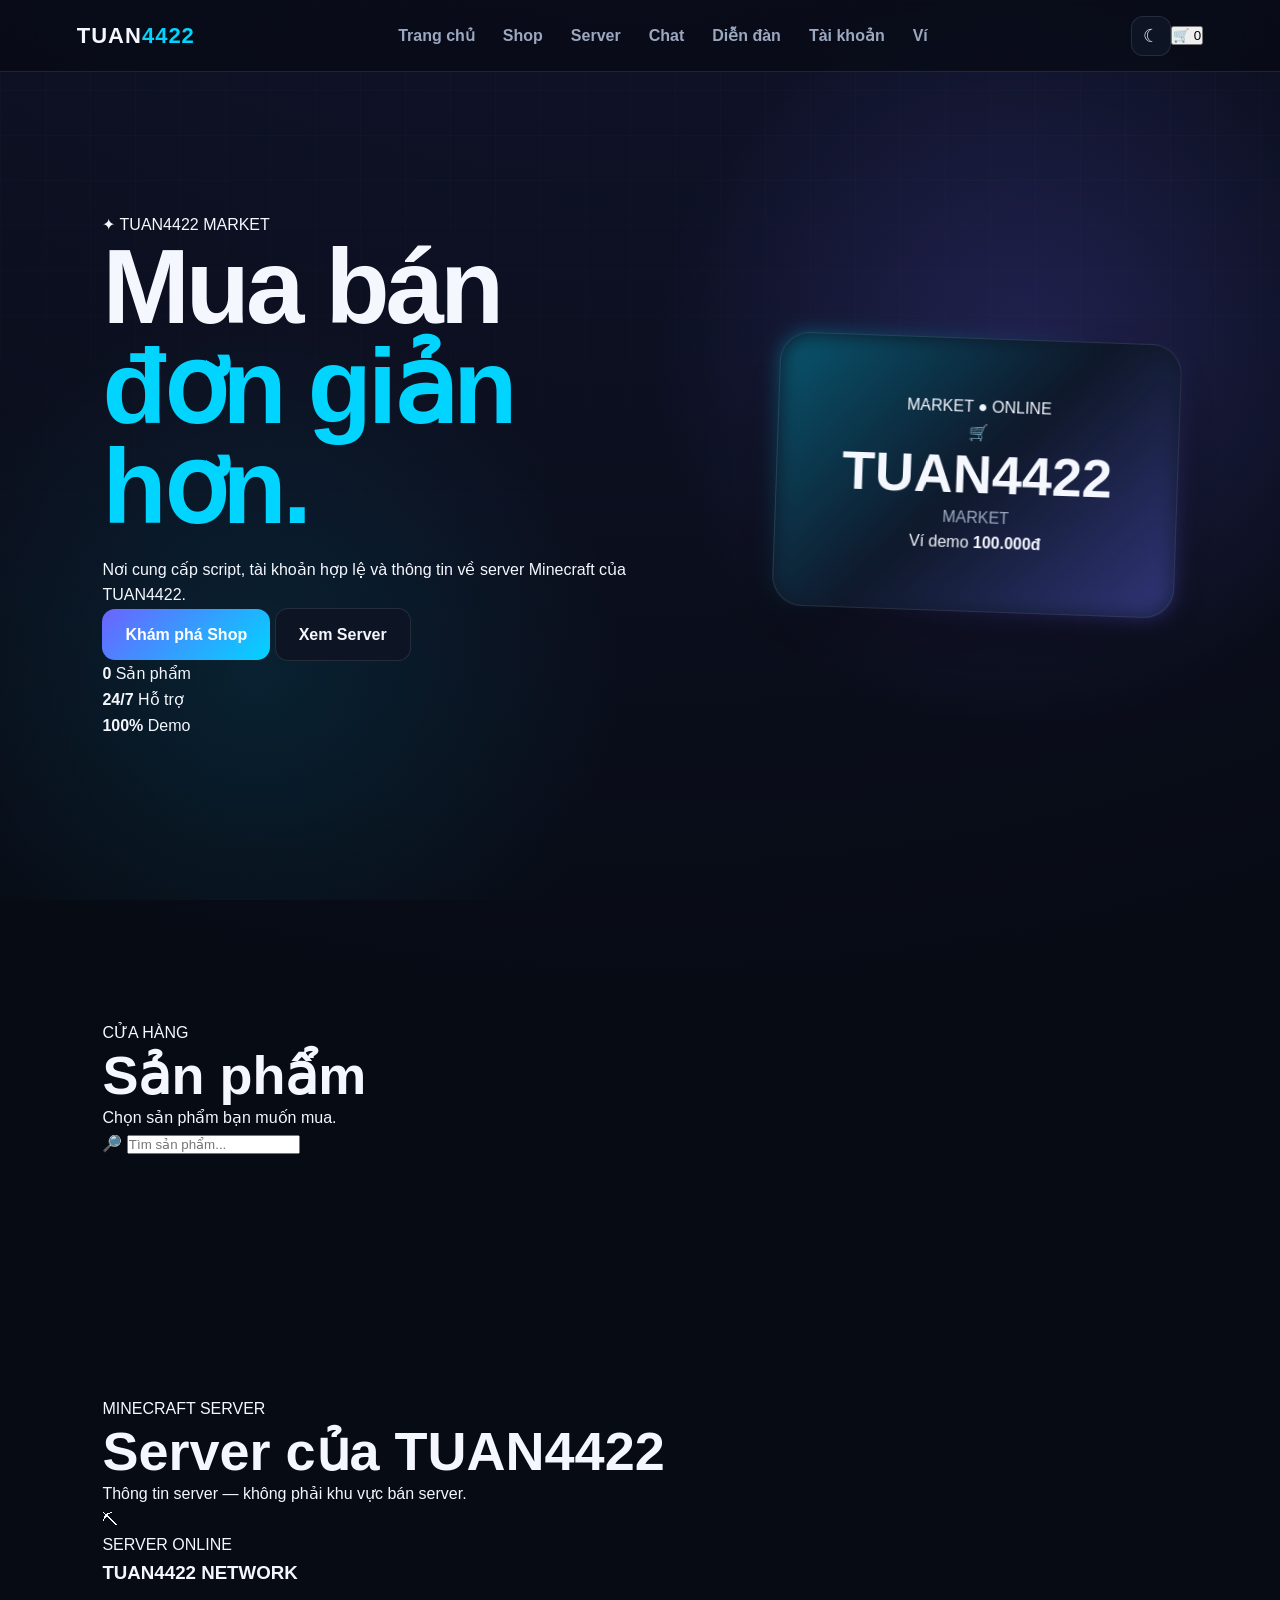
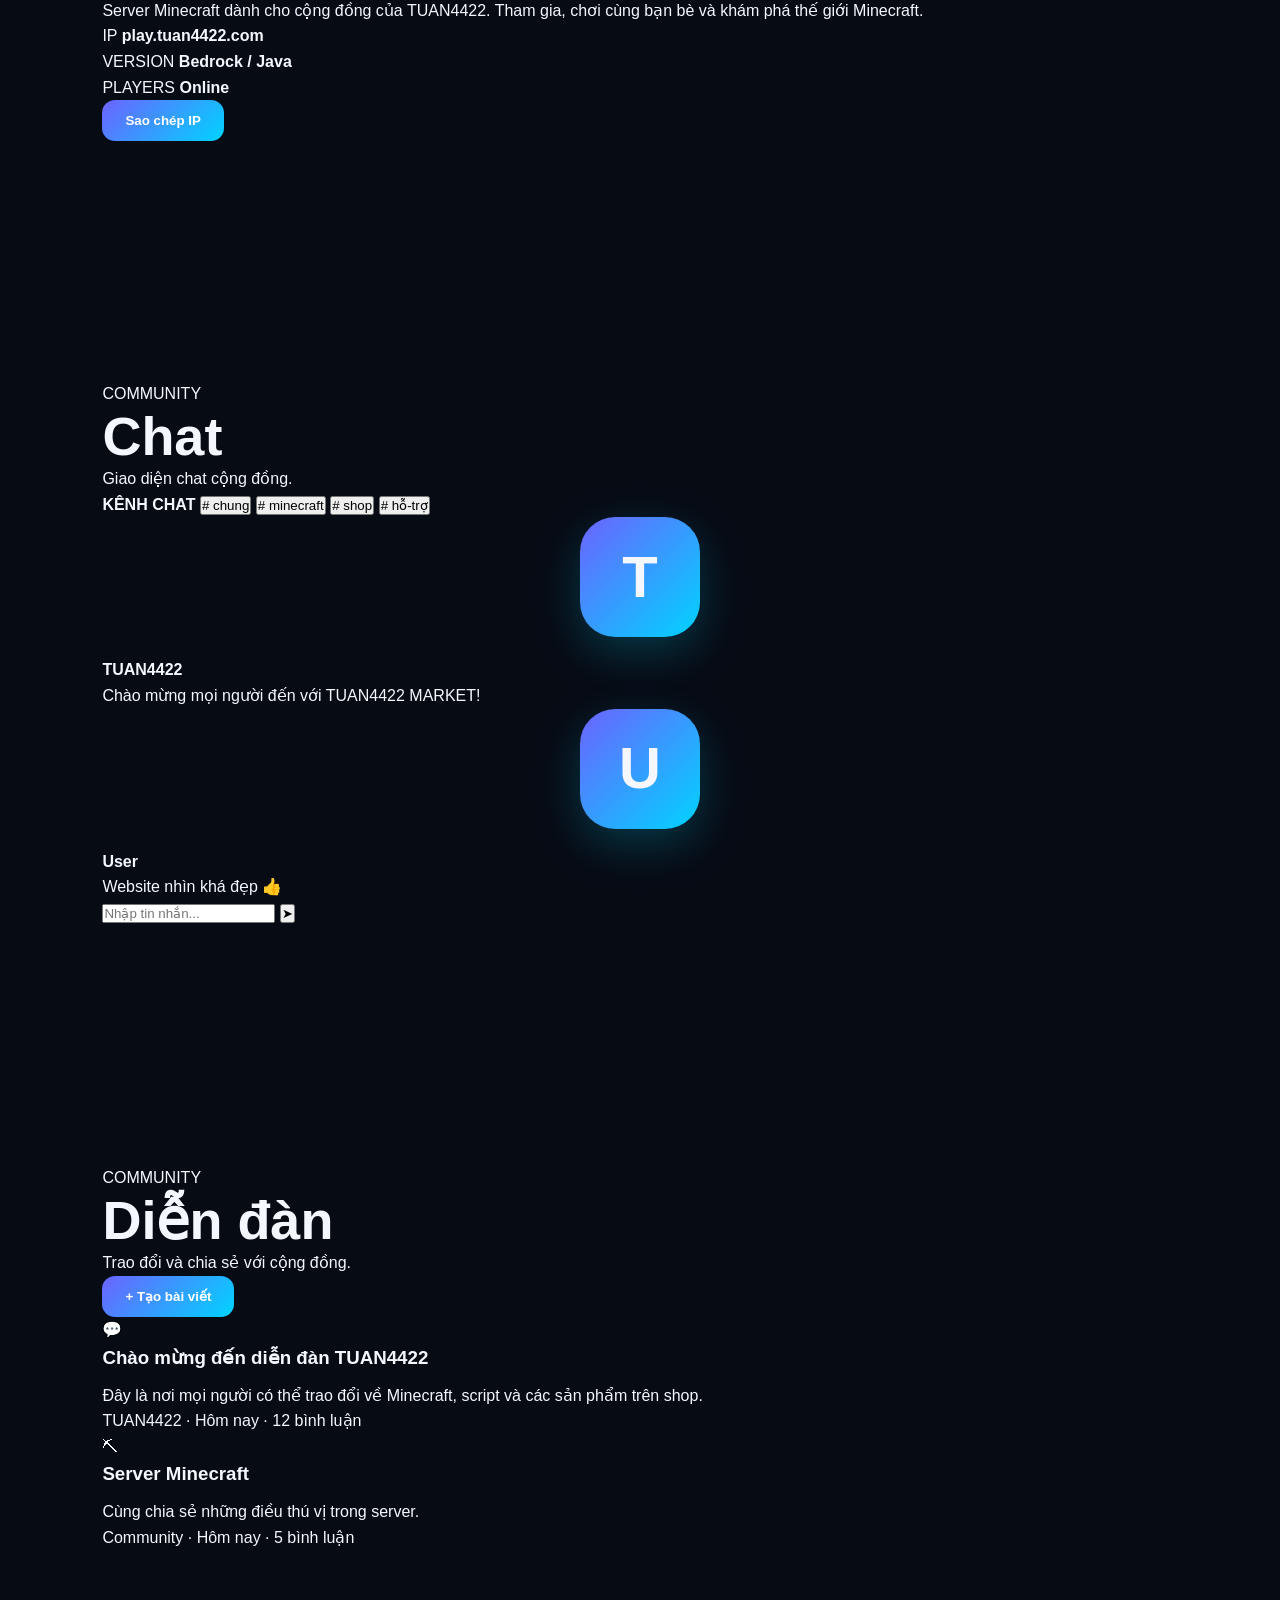
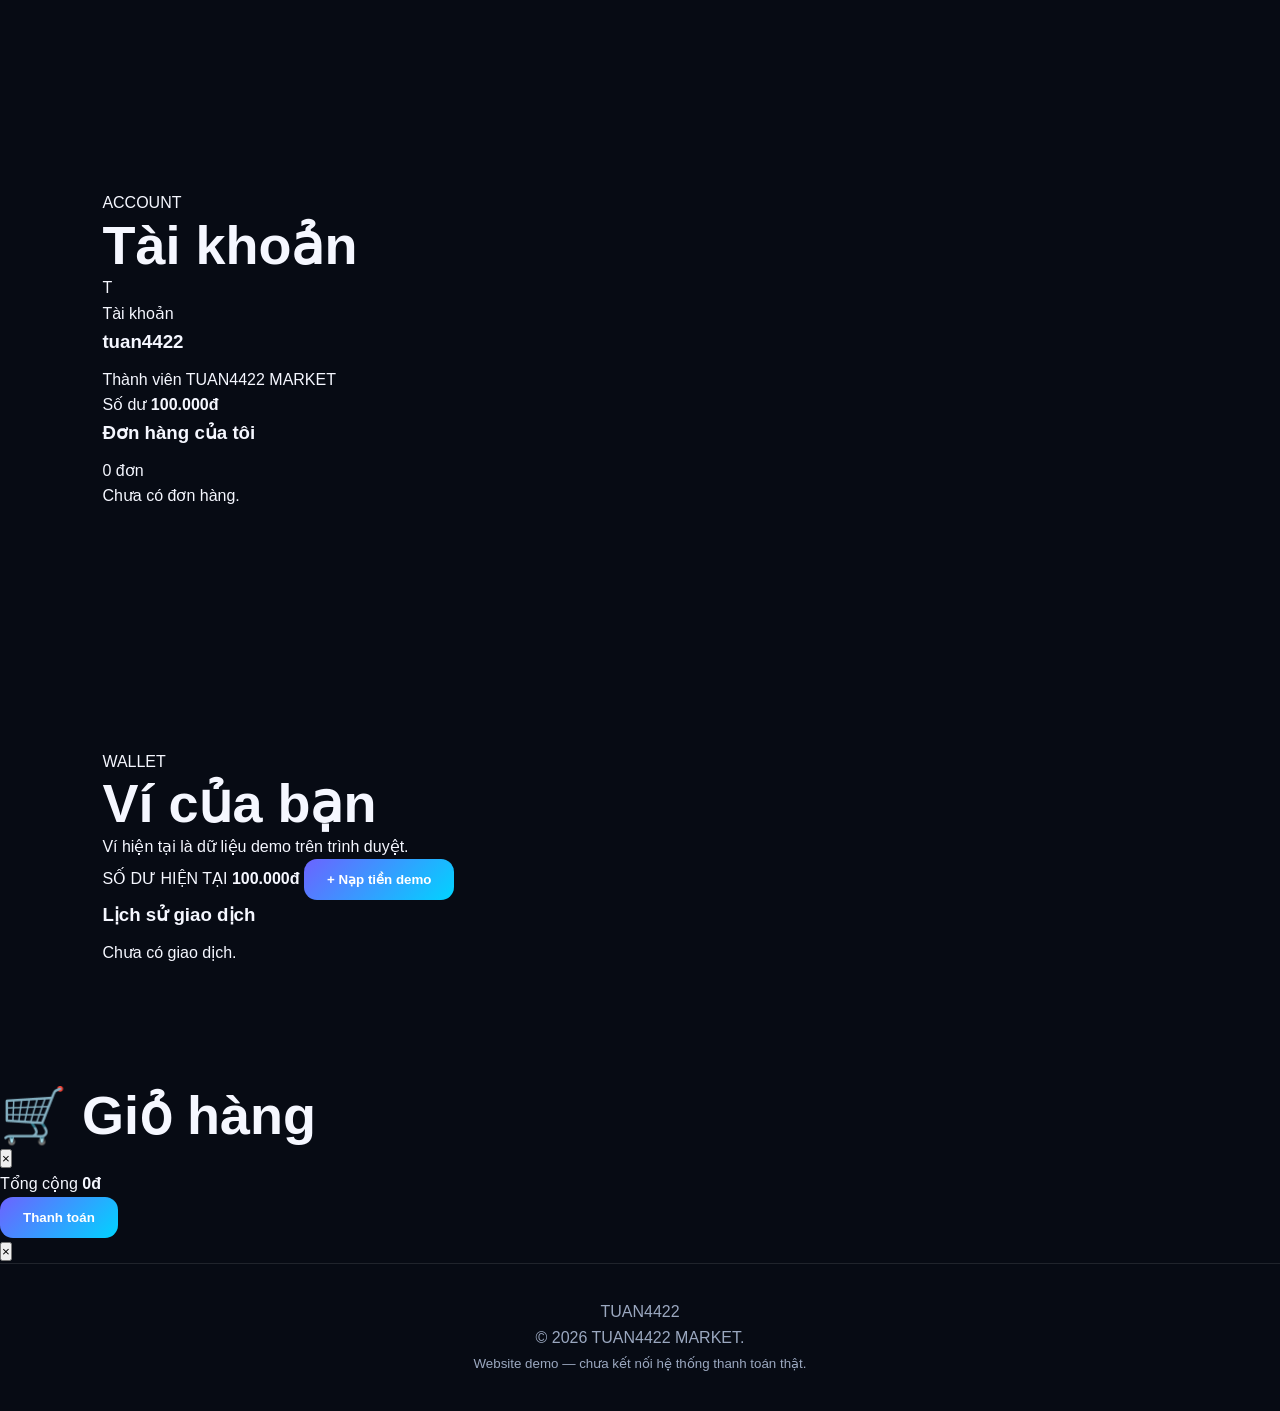
==== index.html @ 736b8ea1 "Update index.html" ====
<!DOCTYPE html>
<html lang="vi">
<head>
  <meta charset="UTF-8">
  <meta name="viewport" content="width=device-width, initial-scale=1.0">

  <meta name="description" content="TUAN4422 MARKET - Script, tài khoản và giới thiệu server Minecraft">
  <title>TUAN4422 MARKET</title>

  <link rel="stylesheet" href="style.css">
</head>

<body>

<header class="header">
  <a href="#home" class="logo">
    TUAN<span>4422</span>
  </a>

  <nav id="nav">
    <a href="#home">Trang chủ</a>
    <a href="#shop">Shop</a>
    <a href="#server">Server</a>
    <a href="#chat">Chat</a>
    <a href="#forum">Diễn đàn</a>
    <a href="#account">Tài khoản</a>
    <a href="#wallet">Ví</a>
  </nav>

  <div class="header-actions">
    <button id="themeBtn" class="icon-btn">☾</button>
    <button id="cartBtn" class="cart-btn">
      🛒 <span id="cartCount">0</span>
    </button>
    <button id="menuBtn" class="menu-btn">☰</button>
  </div>
</header>


<main>

<!-- HOME -->
<section id="home" class="hero">

  <div class="hero-content">
    <div class="badge">✦ TUAN4422 MARKET</div>

    <h1>
      Mua bán<br>
      <span>đơn giản hơn.</span>
    </h1>

    <p>
      Nơi cung cấp script, tài khoản hợp lệ và thông tin
      về server Minecraft của TUAN4422.
    </p>

    <div class="hero-buttons">
      <a href="#shop" class="btn primary">Khám phá Shop</a>
      <a href="#server" class="btn secondary">Xem Server</a>
    </div>

    <div class="stats">
      <div>
        <strong id="productCount">0</strong>
        <span>Sản phẩm</span>
      </div>

      <div>
        <strong>24/7</strong>
        <span>Hỗ trợ</span>
      </div>

      <div>
        <strong>100%</strong>
        <span>Demo</span>
      </div>
    </div>
  </div>

  <div class="hero-card">
    <div class="hero-card-top">
      <span>MARKET</span>
      <span class="online">● ONLINE</span>
    </div>

    <div class="market-icon">🛒</div>

    <h2>TUAN4422</h2>
    <p>MARKET</p>

    <div class="hero-price">
      <span>Ví demo</span>
      <strong id="heroBalance">100.000đ</strong>
    </div>
  </div>

</section>


<!-- SHOP -->
<section id="shop" class="section">

  <div class="section-heading">
    <div>
      <div class="small-title">CỬA HÀNG</div>
      <h2>Sản phẩm</h2>
      <p>Chọn sản phẩm bạn muốn mua.</p>
    </div>

    <div class="search-box">
      🔎
      <input id="searchInput" type="text" placeholder="Tìm sản phẩm...">
    </div>
  </div>

  <div id="products" class="product-grid"></div>

</section>


<!-- SERVER -->
<section id="server" class="section server-section">

  <div class="section-heading center">
    <div class="small-title">MINECRAFT SERVER</div>
    <h2>Server của TUAN4422</h2>
    <p>Thông tin server — không phải khu vực bán server.</p>
  </div>

  <div class="server-card">

    <div class="server-logo">⛏</div>

    <div class="server-info">
      <div class="server-status">
        <span></span> SERVER ONLINE
      </div>

      <h3>TUAN4422 NETWORK</h3>

      <p class="server-description">
        Server Minecraft dành cho cộng đồng của TUAN4422.
        Tham gia, chơi cùng bạn bè và khám phá thế giới Minecraft.
      </p>

      <div class="server-data">
        <div>
          <span>IP</span>
          <strong id="serverIp">play.tuan4422.com</strong>
        </div>

        <div>
          <span>VERSION</span>
          <strong>Bedrock / Java</strong>
        </div>

        <div>
          <span>PLAYERS</span>
          <strong>Online</strong>
        </div>
      </div>

      <button class="btn primary" onclick="copyServerIP()">
        Sao chép IP
      </button>
    </div>

  </div>

</section>


<!-- CHAT -->
<section id="chat" class="section">

  <div class="section-heading center">
    <div class="small-title">COMMUNITY</div>
    <h2>Chat</h2>
    <p>Giao diện chat cộng đồng.</p>
  </div>

  <div class="chat-container">

    <div class="chat-sidebar">
      <strong>KÊNH CHAT</strong>

      <button class="active"># chung</button>
      <button># minecraft</button>
      <button># shop</button>
      <button># hỗ-trợ</button>
    </div>

    <div class="chat-main">

      <div id="chatMessages" class="chat-messages">

        <div class="message">
          <div class="avatar">T</div>
          <div>
            <strong>TUAN4422</strong>
            <p>Chào mừng mọi người đến với TUAN4422 MARKET!</p>
          </div>
        </div>

        <div class="message">
          <div class="avatar blue">U</div>
          <div>
            <strong>User</strong>
            <p>Website nhìn khá đẹp 👍</p>
          </div>
        </div>

      </div>

      <form id="chatForm" class="chat-input">
        <input id="chatInput" placeholder="Nhập tin nhắn..." required>
        <button>➤</button>
      </form>

    </div>

  </div>

</section>


<!-- FORUM -->
<section id="forum" class="section forum-section">

  <div class="section-heading">
    <div>
      <div class="small-title">COMMUNITY</div>
      <h2>Diễn đàn</h2>
      <p>Trao đổi và chia sẻ với cộng đồng.</p>
    </div>

    <button class="btn primary" onclick="createPost()">
      + Tạo bài viết
    </button>
  </div>

  <div id="forumPosts" class="forum-list">

    <article class="forum-post">
      <div class="forum-icon">💬</div>

      <div>
        <h3>Chào mừng đến diễn đàn TUAN4422</h3>
        <p>
          Đây là nơi mọi người có thể trao đổi về Minecraft,
          script và các sản phẩm trên shop.
        </p>

        <div class="post-meta">
          TUAN4422 · Hôm nay · 12 bình luận
        </div>
      </div>
    </article>

    <article class="forum-post">
      <div class="forum-icon">⛏</div>

      <div>
        <h3>Server Minecraft</h3>
        <p>
          Cùng chia sẻ những điều thú vị trong server.
        </p>

        <div class="post-meta">
          Community · Hôm nay · 5 bình luận
        </div>
      </div>
    </article>

  </div>

</section>


<!-- ACCOUNT -->
<section id="account" class="section">

  <div class="section-heading center">
    <div class="small-title">ACCOUNT</div>
    <h2>Tài khoản</h2>
  </div>

  <div class="account-card">

    <div class="profile-avatar">T</div>

    <div class="profile-info">
      <span>Tài khoản</span>
      <h3>tuan4422</h3>
      <p>Thành viên TUAN4422 MARKET</p>
    </div>

    <div class="profile-balance">
      <span>Số dư</span>
      <strong id="accountBalance">100.000đ</strong>
    </div>

  </div>

  <div class="order-box">

    <div class="order-header">
      <h3>Đơn hàng của tôi</h3>
      <span id="orderCount">0 đơn</span>
    </div>

    <div id="orders" class="orders">
      <div class="empty">
        Chưa có đơn hàng.
      </div>
    </div>

  </div>

</section>


<!-- WALLET -->
<section id="wallet" class="section wallet-section">

  <div class="section-heading center">
    <div class="small-title">WALLET</div>
    <h2>Ví của bạn</h2>
    <p>Ví hiện tại là dữ liệu demo trên trình duyệt.</p>
  </div>

  <div class="wallet-card">

    <span>SỐ DƯ HIỆN TẠI</span>

    <strong id="walletBalance">100.000đ</strong>

    <button class="btn primary" onclick="addDemoMoney()">
      + Nạp tiền demo
    </button>

  </div>

  <div class="transactions">

    <h3>Lịch sử giao dịch</h3>

    <div id="transactionsList">
      <div class="empty">
        Chưa có giao dịch.
      </div>
    </div>

  </div>

</section>

</main>


<!-- CART MODAL -->
<div id="cartModal" class="modal">

  <div class="modal-box">

    <div class="modal-header">
      <h2>🛒 Giỏ hàng</h2>
      <button onclick="closeCart()">×</button>
    </div>

    <div id="cartItems"></div>

    <div class="cart-total">
      <span>Tổng cộng</span>
      <strong id="cartTotal">0đ</strong>
    </div>

    <button class="btn primary full" onclick="checkout()">
      Thanh toán
    </button>

  </div>

</div>


<!-- PRODUCT MODAL -->
<div id="productModal" class="modal">

  <div class="modal-box product-modal">

    <button class="modal-close" onclick="closeProduct()">×</button>

    <div id="productDetail"></div>

  </div>

</div>


<!-- TOAST -->
<div id="toast"></div>


<footer>

  <div class="footer-logo">
    TUAN<span>4422</span>
  </div>

  <p>
    © <span id="year"></span> TUAN4422 MARKET.
  </p>

  <small>
    Website demo — chưa kết nối hệ thống thanh toán thật.
  </small>

</footer>


<button id="topBtn">↑</button>

<script src="script.js"></script>

</body>
</html>
---- style.css ----
:root {
--bg: #070b14;
--surface: #0d1424;
--surface2: #121d32;
--text: #f5f7ff;
--muted: #9ba8c0;
--primary: #6c63ff;
--primary2: #00d4ff;
--border: rgba(255,255,255,.10);
--shadow: 0 25px 70px rgba(0,0,0,.35);
}

* {
  box-sizing: border-box;
  margin: 0;
  padding: 0;
  }

html {
scroll-behavior: smooth;
}

body {
font-family: Arial, Helvetica, sans-serif;
background:
radial-gradient(circle at 50% -20%, rgba(108,99,255,.16), transparent 35%),
var(--bg);
color: var(--text);
line-height: 1.6;
overflow-x: hidden;
}

body::before {
content: "";
position: fixed;
inset: 0;
pointer-events: none;
background-image:
linear-gradient(rgba(255,255,255,.018) 1px, transparent 1px),
linear-gradient(90deg, rgba(255,255,255,.018) 1px, transparent 1px);
background-size: 45px 45px;
mask-image: linear-gradient(to bottom, black, transparent 80%);
}

a {
text-decoration: none;
color: inherit;
}

.header {
position: fixed;
z-index: 1000;
top: 0;
left: 0;
right: 0;
height: 72px;
display: flex;
align-items: center;
justify-content: space-between;
padding: 0 6%;
background: rgba(7,11,20,.72);
backdrop-filter: blur(18px);
border-bottom: 1px solid var(--border);
}

.logo {
font-size: 22px;
font-weight: 900;
letter-spacing: 1px;
}

.logo span,
.section-title span,
.hero h1 span {
color: var(--primary2);
}

nav {
display: flex;
gap: 28px;
}

nav a {
color: var(--muted);
font-weight: 600;
transition: .25s;
}

nav a:hover {
color: var(--primary2);
}

.header-actions {
display: flex;
align-items: center;
}

.icon-btn,
.menu-btn {
background: var(--surface);
border: 1px solid var(--border);
color: var(--text);
width: 40px;
height: 40px;
border-radius: 12px;
cursor: pointer;
font-size: 18px;
}

.menu-btn {
display: none;
}

.hero {
min-height: 100vh;
padding: 140px 8% 90px;
display: grid;
grid-template-columns: 1.2fr .8fr;
gap: 70px;
align-items: center;
background:
radial-gradient(circle at 80% 40%, rgba(108,99,255,.22), transparent 32%),
radial-gradient(circle at 20% 75%, rgba(0,212,255,.10), transparent 30%);
}

.tag {
font-size: 13px;
font-weight: 900;
letter-spacing: 3px;
color: var(--primary2);
margin-bottom: 14px;
}

h1 {
font-size: clamp(55px, 9vw, 105px);
line-height: .95;
margin-bottom: 20px;
letter-spacing: -4px;
}

.hero-subtitle {
font-size: 22px;
font-weight: 800;
color: #cdd6eb;
margin-bottom: 12px;
}

.hero-text {
max-width: 650px;
color: var(--muted);
font-size: 18px;
}

.buttons {
display: flex;
gap: 14px;
margin-top: 32px;
}

.btn {
display: inline-flex;
align-items: center;
justify-content: center;
padding: 13px 23px;
border-radius: 13px;
font-weight: 800;
border: 1px solid var(--border);
cursor: pointer;
transition: .25s;
}

.primary {
background: linear-gradient(135deg,var(--primary),var(--primary2));
color: white;
border: 0;
}

.secondary {
background: var(--surface);
}

.btn:hover {
transform: translateY(-4px);
box-shadow: 0 15px 35px rgba(0,212,255,.16);
}

.hero-card {
position: relative;
background: linear-gradient(145deg,var(--surface),var(--surface2));
border: 1px solid var(--border);
border-radius: 30px;
padding: 55px 30px;
text-align: center;
box-shadow: var(--shadow);
transform: rotate(2deg);
}

.hero-card::before {
content: "";
position: absolute;
inset: -1px;
border-radius: 30px;
background: linear-gradient(135deg,rgba(0,212,255,.35),transparent,rgba(108,99,255,.35));
z-index: -1;
filter: blur(10px);
}

.avatar {
width: 120px;
height: 120px;
margin: auto auto 20px;
display: grid;
place-items: center;
border-radius: 35px;
font-size: 58px;
font-weight: 900;
background: linear-gradient(135deg,var(--primary),var(--primary2));
box-shadow: 0 15px 45px rgba(0,212,255,.22);
}

.status {
display: inline-flex;
align-items: center;
gap: 7px;
color: #62ff9b;
font-size: 12px;
font-weight: 800;
margin-bottom: 12px;
}

.status span {
width: 7px;
height: 7px;
border-radius: 50%;
background: #62ff9b;
box-shadow: 0 0 12px #62ff9b;
}

.hero-card p {
color: var(--muted);
}

.section {
padding: 120px 8%;
}

.alt {
background: rgba(255,255,255,.025);
}

.section-title {
text-align: center;
margin-bottom: 55px;
}

.section-title .tag {
margin-bottom: 10px;
}

h2 {
font-size: clamp(34px,5vw,54px);
line-height: 1.1;
}

h3 {
margin-bottom: 10px;
}

.about-grid,
.project-grid {
display: grid;
grid-template-columns: repeat(3,1fr);
gap: 22px;
}

.card,
.project {
position: relative;
padding: 32px;
border: 1px solid var(--border);
background: linear-gradient(145deg,var(--surface),rgba(18,29,50,.7));
border-radius: 22px;
box-shadow: var(--shadow);
}

.card {
overflow: hidden;
}

.card::after {
content: "";
position: absolute;
width: 100px;
height: 100px;
right: -45px;
top: -45px;
border-radius: 50%;
background: var(--primary2);
opacity: .07;
}

.card-number {
color: var(--primary2);
font-size: 13px;
font-weight: 900;
letter-spacing: 2px;
margin-bottom: 22px;
}

.card p,
.project p {
color: var(--muted);
}

.project {
transition: .3s;
}

.project:hover {
transform: translateY(-8px);
border-color: rgba(0,212,255,.25);
}

.project-icon {
font-size: 40px;
color: var(--primary2);
margin-bottom: 20px;
}

.project a {
display: inline-block;
margin-top: 20px;
color: var(--primary2);
font-weight: 700;
}

.gallery {
display: grid;
grid-template-columns: repeat(4,1fr);
gap: 16px;
}

.gallery-item {
aspect-ratio: 1;
border-radius: 20px;
border: 1px solid var(--border);
display: grid;
place-items: center;
background:
linear-gradient(135deg,rgba(108,99,255,.14),rgba(0,212,255,.07)),
var(--surface);
color: var(--muted);
font-weight: 900;
font-size: 28px;
transition: .3s;
}

.gallery-item:hover {
transform: scale(1.03);
border-color: rgba(0,212,255,.3);
}

.hint {
text-align: center;
color: var(--muted);
margin-top: 18px;
}

.contact-form {
max-width: 700px;
margin: auto;
display: grid;
gap: 15px;
}

.contact-form input,
.contact-form textarea {
width: 100%;
padding: 15px 17px;
border-radius: 13px;
border: 1px solid var(--border);
background: var(--surface);
color: var(--text);
font: inherit;
outline: none;
}

.contact-form input:focus,
.contact-form textarea:focus {
border-color: var(--primary2);
box-shadow: 0 0 0 3px rgba(0,212,255,.08);
}

#formMessage {
color: var(--primary2);
text-align: center;
}

footer {
text-align: center;
padding: 35px;
color: var(--muted);
border-top: 1px solid var(--border);
}

.top-btn {
position: fixed;
right: 25px;
bottom: 25px;
width: 45px;
height: 45px;
border: 0;
border-radius: 50%;
background: linear-gradient(135deg,var(--primary),var(--primary2));
color: #fff;
font-size: 20px;
cursor: pointer;
display: none;
}

.reveal {
opacity: 0;
transform: translateY(25px);
transition: .7s;
}

.reveal.show {
opacity: 1;
transform: none;
}

.light {
--bg: #f4f7fb;
--surface: #fff;
--surface2: #edf2fa;
--text: #182033;
--muted: #5f6b80;
--border: rgba(20,30,50,.12);
--shadow: 0 15px 40px rgba(30,50,90,.10);
}

@media(max-width:800px) {
nav {
position: absolute;
top: 72px;
left: 0;
right: 0;
display: none;
flex-direction: column;
gap: 0;
background: var(--surface);
padding: 12px 6%;
border-bottom: 1px solid var(--border);
}

nav.open {
display: flex;
}

nav a {
padding: 13px 0;
}

.menu-btn {
display: block;
margin-left: 8px;
}

.hero {
grid-template-columns: 1fr;
text-align: center;
padding-top: 120px;
}

.hero-text {
margin: auto;
}

.buttons {
justify-content: center;
}

.hero-card {
max-width: 420px;
width: 100%;
margin: auto;
}

.about-grid,
.project-grid {
grid-template-columns: 1fr;
}

.gallery {
grid-template-columns: repeat(2,1fr);
}
}

@media(max-width:450px) {
.header {
padding: 0 4%;
}

.section {
padding: 90px 5%;
}

.hero {
padding-left: 5%;
padding-right: 5%;
}

h1 {
font-size: 58px;
}

.gallery {
gap: 10px;
}

.buttons {
flex-direction: column;
}

.btn {
width: 100%;
}
}
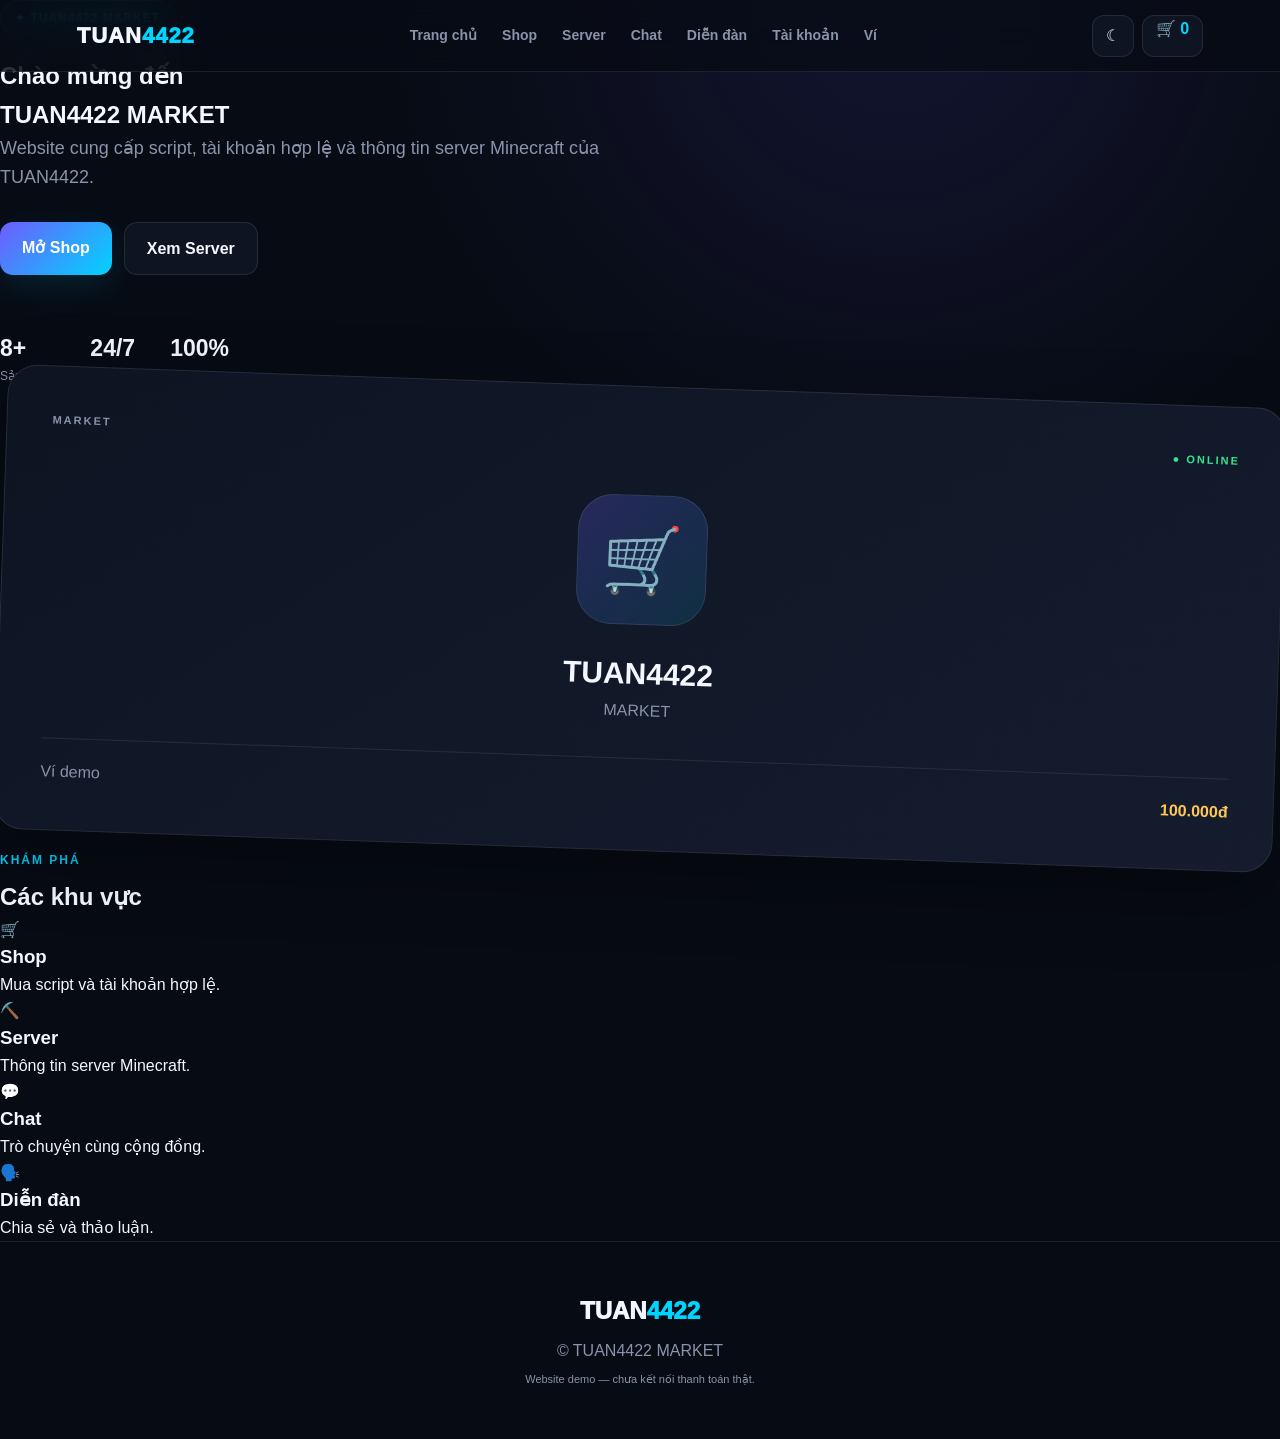
==== commit 2df80f3c: "Update index.html" ====
--- a/index.html
+++ b/index.html
@@ -3,35 +3,28 @@
 <head>
   <meta charset="UTF-8">
   <meta name="viewport" content="width=device-width, initial-scale=1.0">
-
-  <meta name="description" content="TUAN4422 MARKET - Script, tài khoản và giới thiệu server Minecraft">
   <title>TUAN4422 MARKET</title>
-
   <link rel="stylesheet" href="style.css">
 </head>
 
 <body>
 
 <header class="header">
-  <a href="#home" class="logo">
-    TUAN<span>4422</span>
-  </a>
+  <a class="logo" href="index.html">TUAN<span>4422</span></a>
 
   <nav id="nav">
-    <a href="#home">Trang chủ</a>
-    <a href="#shop">Shop</a>
-    <a href="#server">Server</a>
-    <a href="#chat">Chat</a>
-    <a href="#forum">Diễn đàn</a>
-    <a href="#account">Tài khoản</a>
-    <a href="#wallet">Ví</a>
+    <a class="active" href="index.html">Trang chủ</a>
+    <a href="shop.html">Shop</a>
+    <a href="server.html">Server</a>
+    <a href="chat.html">Chat</a>
+    <a href="forum.html">Diễn đàn</a>
+    <a href="account.html">Tài khoản</a>
+    <a href="wallet.html">Ví</a>
   </nav>
 
   <div class="header-actions">
     <button id="themeBtn" class="icon-btn">☾</button>
-    <button id="cartBtn" class="cart-btn">
-      🛒 <span id="cartCount">0</span>
-    </button>
+    <a href="shop.html" class="cart-btn">🛒 <span id="cartCount">0</span></a>
     <button id="menuBtn" class="menu-btn">☰</button>
   </div>
 </header>
@@ -39,30 +32,35 @@
 
 <main>
 
-<!-- HOME -->
-<section id="home" class="hero">
+<section class="home-hero">
 
   <div class="hero-content">
+
     <div class="badge">✦ TUAN4422 MARKET</div>
 
     <h1>
-      Mua bán<br>
-      <span>đơn giản hơn.</span>
+      Chào mừng đến<br>
+      <span>TUAN4422 MARKET</span>
     </h1>
 
     <p>
-      Nơi cung cấp script, tài khoản hợp lệ và thông tin
-      về server Minecraft của TUAN4422.
+      Website cung cấp script, tài khoản hợp lệ
+      và thông tin server Minecraft của TUAN4422.
     </p>
 
     <div class="hero-buttons">
-      <a href="#shop" class="btn primary">Khám phá Shop</a>
-      <a href="#server" class="btn secondary">Xem Server</a>
+      <a href="shop.html" class="btn primary">
+        Mở Shop
+      </a>
+
+      <a href="server.html" class="btn secondary">
+        Xem Server
+      </a>
     </div>
 
     <div class="stats">
       <div>
-        <strong id="productCount">0</strong>
+        <strong>8+</strong>
         <span>Sản phẩm</span>
       </div>
 
@@ -76,94 +74,28 @@
         <span>Demo</span>
       </div>
     </div>
+
   </div>
 
+
   <div class="hero-card">
+
     <div class="hero-card-top">
       <span>MARKET</span>
       <span class="online">● ONLINE</span>
     </div>
 
-    <div class="market-icon">🛒</div>
+    <div class="market-icon">
+      🛒
+    </div>
 
     <h2>TUAN4422</h2>
+
     <p>MARKET</p>
 
     <div class="hero-price">
       <span>Ví demo</span>
       <strong id="heroBalance">100.000đ</strong>
-    </div>
-  </div>
-
-</section>
-
-
-<!-- SHOP -->
-<section id="shop" class="section">
-
-  <div class="section-heading">
-    <div>
-      <div class="small-title">CỬA HÀNG</div>
-      <h2>Sản phẩm</h2>
-      <p>Chọn sản phẩm bạn muốn mua.</p>
-    </div>
-
-    <div class="search-box">
-      🔎
-      <input id="searchInput" type="text" placeholder="Tìm sản phẩm...">
-    </div>
-  </div>
-
-  <div id="products" class="product-grid"></div>
-
-</section>
-
-
-<!-- SERVER -->
-<section id="server" class="section server-section">
-
-  <div class="section-heading center">
-    <div class="small-title">MINECRAFT SERVER</div>
-    <h2>Server của TUAN4422</h2>
-    <p>Thông tin server — không phải khu vực bán server.</p>
-  </div>
-
-  <div class="server-card">
-
-    <div class="server-logo">⛏</div>
-
-    <div class="server-info">
-      <div class="server-status">
-        <span></span> SERVER ONLINE
-      </div>
-
-      <h3>TUAN4422 NETWORK</h3>
-
-      <p class="server-description">
-        Server Minecraft dành cho cộng đồng của TUAN4422.
-        Tham gia, chơi cùng bạn bè và khám phá thế giới Minecraft.
-      </p>
-
-      <div class="server-data">
-        <div>
-          <span>IP</span>
-          <strong id="serverIp">play.tuan4422.com</strong>
-        </div>
-
-        <div>
-          <span>VERSION</span>
-          <strong>Bedrock / Java</strong>
-        </div>
-
-        <div>
-          <span>PLAYERS</span>
-          <strong>Online</strong>
-        </div>
-      </div>
-
-      <button class="btn primary" onclick="copyServerIP()">
-        Sao chép IP
-      </button>
     </div>
 
   </div>
@@ -171,186 +103,39 @@
 </section>
 
 
-<!-- CHAT -->
-<section id="chat" class="section">
+<section class="quick-section">
 
-  <div class="section-heading center">
-    <div class="small-title">COMMUNITY</div>
-    <h2>Chat</h2>
-    <p>Giao diện chat cộng đồng.</p>
+  <div class="section-title">
+    <div class="small-title">KHÁM PHÁ</div>
+    <h2>Các khu vực</h2>
   </div>
 
-  <div class="chat-container">
 
-    <div class="chat-sidebar">
-      <strong>KÊNH CHAT</strong>
+  <div class="quick-grid">
 
-      <button class="active"># chung</button>
-      <button># minecraft</button>
-      <button># shop</button>
-      <button># hỗ-trợ</button>
-    </div>
+    <a href="shop.html" class="quick-card">
+      <div>🛒</div>
+      <h3>Shop</h3>
+      <p>Mua script và tài khoản hợp lệ.</p>
+    </a>
 
-    <div class="chat-main">
+    <a href="server.html" class="quick-card">
+      <div>⛏️</div>
+      <h3>Server</h3>
+      <p>Thông tin server Minecraft.</p>
+    </a>
 
-      <div id="chatMessages" class="chat-messages">
+    <a href="chat.html" class="quick-card">
+      <div>💬</div>
+      <h3>Chat</h3>
+      <p>Trò chuyện cùng cộng đồng.</p>
+    </a>
 
-        <div class="message">
-          <div class="avatar">T</div>
-          <div>
-            <strong>TUAN4422</strong>
-            <p>Chào mừng mọi người đến với TUAN4422 MARKET!</p>
-          </div>
-        </div>
-
-        <div class="message">
-          <div class="avatar blue">U</div>
-          <div>
-            <strong>User</strong>
-            <p>Website nhìn khá đẹp 👍</p>
-          </div>
-        </div>
-
-      </div>
-
-      <form id="chatForm" class="chat-input">
-        <input id="chatInput" placeholder="Nhập tin nhắn..." required>
-        <button>➤</button>
-      </form>
-
-    </div>
-
-  </div>
-
-</section>
-
-
-<!-- FORUM -->
-<section id="forum" class="section forum-section">
-
-  <div class="section-heading">
-    <div>
-      <div class="small-title">COMMUNITY</div>
-      <h2>Diễn đàn</h2>
-      <p>Trao đổi và chia sẻ với cộng đồng.</p>
-    </div>
-
-    <button class="btn primary" onclick="createPost()">
-      + Tạo bài viết
-    </button>
-  </div>
-
-  <div id="forumPosts" class="forum-list">
-
-    <article class="forum-post">
-      <div class="forum-icon">💬</div>
-
-      <div>
-        <h3>Chào mừng đến diễn đàn TUAN4422</h3>
-        <p>
-          Đây là nơi mọi người có thể trao đổi về Minecraft,
-          script và các sản phẩm trên shop.
-        </p>
-
-        <div class="post-meta">
-          TUAN4422 · Hôm nay · 12 bình luận
-        </div>
-      </div>
-    </article>
-
-    <article class="forum-post">
-      <div class="forum-icon">⛏</div>
-
-      <div>
-        <h3>Server Minecraft</h3>
-        <p>
-          Cùng chia sẻ những điều thú vị trong server.
-        </p>
-
-        <div class="post-meta">
-          Community · Hôm nay · 5 bình luận
-        </div>
-      </div>
-    </article>
-
-  </div>
-
-</section>
-
-
-<!-- ACCOUNT -->
-<section id="account" class="section">
-
-  <div class="section-heading center">
-    <div class="small-title">ACCOUNT</div>
-    <h2>Tài khoản</h2>
-  </div>
-
-  <div class="account-card">
-
-    <div class="profile-avatar">T</div>
-
-    <div class="profile-info">
-      <span>Tài khoản</span>
-      <h3>tuan4422</h3>
-      <p>Thành viên TUAN4422 MARKET</p>
-    </div>
-
-    <div class="profile-balance">
-      <span>Số dư</span>
-      <strong id="accountBalance">100.000đ</strong>
-    </div>
-
-  </div>
-
-  <div class="order-box">
-
-    <div class="order-header">
-      <h3>Đơn hàng của tôi</h3>
-      <span id="orderCount">0 đơn</span>
-    </div>
-
-    <div id="orders" class="orders">
-      <div class="empty">
-        Chưa có đơn hàng.
-      </div>
-    </div>
-
-  </div>
-
-</section>
-
-
-<!-- WALLET -->
-<section id="wallet" class="section wallet-section">
-
-  <div class="section-heading center">
-    <div class="small-title">WALLET</div>
-    <h2>Ví của bạn</h2>
-    <p>Ví hiện tại là dữ liệu demo trên trình duyệt.</p>
-  </div>
-
-  <div class="wallet-card">
-
-    <span>SỐ DƯ HIỆN TẠI</span>
-
-    <strong id="walletBalance">100.000đ</strong>
-
-    <button class="btn primary" onclick="addDemoMoney()">
-      + Nạp tiền demo
-    </button>
-
-  </div>
-
-  <div class="transactions">
-
-    <h3>Lịch sử giao dịch</h3>
-
-    <div id="transactionsList">
-      <div class="empty">
-        Chưa có giao dịch.
-      </div>
-    </div>
+    <a href="forum.html" class="quick-card">
+      <div>🗣️</div>
+      <h3>Diễn đàn</h3>
+      <p>Chia sẻ và thảo luận.</p>
+    </a>
 
   </div>
 
@@ -359,68 +144,18 @@
 </main>
 
 
-<!-- CART MODAL -->
-<div id="cartModal" class="modal">
-
-  <div class="modal-box">
-
-    <div class="modal-header">
-      <h2>🛒 Giỏ hàng</h2>
-      <button onclick="closeCart()">×</button>
-    </div>
-
-    <div id="cartItems"></div>
-
-    <div class="cart-total">
-      <span>Tổng cộng</span>
-      <strong id="cartTotal">0đ</strong>
-    </div>
-
-    <button class="btn primary full" onclick="checkout()">
-      Thanh toán
-    </button>
-
-  </div>
-
-</div>
-
-
-<!-- PRODUCT MODAL -->
-<div id="productModal" class="modal">
-
-  <div class="modal-box product-modal">
-
-    <button class="modal-close" onclick="closeProduct()">×</button>
-
-    <div id="productDetail"></div>
-
-  </div>
-
-</div>
-
-
-<!-- TOAST -->
-<div id="toast"></div>
-
-
 <footer>
-
   <div class="footer-logo">
     TUAN<span>4422</span>
   </div>
 
-  <p>
-    © <span id="year"></span> TUAN4422 MARKET.
-  </p>
+  <p>© <span id="year"></span> TUAN4422 MARKET</p>
 
   <small>
-    Website demo — chưa kết nối hệ thống thanh toán thật.
+    Website demo — chưa kết nối thanh toán thật.
   </small>
-
 </footer>
 
-
-<button id="topBtn">↑</button>
 
 <script src="script.js"></script>
 
--- a/style.css
+++ b/style.css
@@ -1,528 +1,1517 @@
-:root {
---bg: #070b14;
---surface: #0d1424;
---surface2: #121d32;
---text: #f5f7ff;
---muted: #9ba8c0;
---primary: #6c63ff;
---primary2: #00d4ff;
---border: rgba(255,255,255,.10);
---shadow: 0 25px 70px rgba(0,0,0,.35);
-}
-
-* {
-  box-sizing: border-box;
-  margin: 0;
-  padding: 0;
-  }
-
-html {
-scroll-behavior: smooth;
-}
-
-body {
-font-family: Arial, Helvetica, sans-serif;
-background:
-radial-gradient(circle at 50% -20%, rgba(108,99,255,.16), transparent 35%),
-var(--bg);
-color: var(--text);
-line-height: 1.6;
-overflow-x: hidden;
-}
-
-body::before {
-content: "";
-position: fixed;
-inset: 0;
-pointer-events: none;
-background-image:
-linear-gradient(rgba(255,255,255,.018) 1px, transparent 1px),
-linear-gradient(90deg, rgba(255,255,255,.018) 1px, transparent 1px);
-background-size: 45px 45px;
-mask-image: linear-gradient(to bottom, black, transparent 80%);
-}
-
-a {
-text-decoration: none;
-color: inherit;
-}
-
-.header {
-position: fixed;
-z-index: 1000;
-top: 0;
-left: 0;
-right: 0;
-height: 72px;
-display: flex;
-align-items: center;
-justify-content: space-between;
-padding: 0 6%;
-background: rgba(7,11,20,.72);
-backdrop-filter: blur(18px);
-border-bottom: 1px solid var(--border);
-}
-
-.logo {
-font-size: 22px;
-font-weight: 900;
-letter-spacing: 1px;
+:root{
+  --bg:#070b14;
+  --surface:#0e1422;
+  --surface2:#141c2e;
+  --text:#f5f7ff;
+  --muted:#8994aa;
+  --primary:#6d5dfc;
+  --primary2:#00d4ff;
+  --green:#35e58c;
+  --yellow:#ffc857;
+  --red:#ff5c72;
+  --border:rgba(255,255,255,.09);
+  --shadow:0 25px 70px rgba(0,0,0,.35);
+}
+
+*{
+  margin:0;
+  padding:0;
+  box-sizing:border-box;
+}
+
+html{
+  scroll-behavior:smooth;
+}
+
+body{
+  font-family:
+    Inter,
+    Arial,
+    Helvetica,
+    sans-serif;
+
+  background:
+    radial-gradient(
+      circle at 70% 0%,
+      rgba(109,93,252,.12),
+      transparent 30%
+    ),
+    var(--bg);
+
+  color:var(--text);
+  line-height:1.6;
+  overflow-x:hidden;
+}
+
+body.light{
+  --bg:#f3f6fb;
+  --surface:#ffffff;
+  --surface2:#edf2f8;
+  --text:#172033;
+  --muted:#647087;
+  --border:rgba(20,30,50,.1);
+  --shadow:0 20px 50px rgba(30,50,80,.1);
+}
+
+a{
+  color:inherit;
+  text-decoration:none;
+}
+
+button,
+input{
+  font:inherit;
+}
+
+button{
+  cursor:pointer;
+}
+
+
+/* HEADER */
+
+.header{
+  height:72px;
+  position:fixed;
+  left:0;
+  right:0;
+  top:0;
+
+  z-index:1000;
+
+  display:flex;
+  align-items:center;
+  justify-content:space-between;
+
+  padding:0 6%;
+
+  background:rgba(7,11,20,.75);
+  backdrop-filter:blur(18px);
+
+  border-bottom:1px solid var(--border);
+}
+
+.light .header{
+  background:rgba(255,255,255,.8);
+}
+
+.logo{
+  font-size:22px;
+  font-weight:1000;
+  letter-spacing:1px;
 }
 
 .logo span,
-.section-title span,
-.hero h1 span {
-color: var(--primary2);
-}
-
-nav {
-display: flex;
-gap: 28px;
-}
-
-nav a {
-color: var(--muted);
-font-weight: 600;
-transition: .25s;
-}
-
-nav a:hover {
-color: var(--primary2);
-}
-
-.header-actions {
-display: flex;
-align-items: center;
+.footer-logo span{
+  color:var(--primary2);
+}
+
+nav{
+  display:flex;
+  gap:25px;
+}
+
+nav a{
+  color:var(--muted);
+  font-size:14px;
+  font-weight:700;
+  transition:.2s;
+}
+
+nav a:hover{
+  color:var(--text);
+}
+
+.header-actions{
+  display:flex;
+  align-items:center;
+  gap:8px;
 }
 
 .icon-btn,
-.menu-btn {
-background: var(--surface);
-border: 1px solid var(--border);
-color: var(--text);
-width: 40px;
-height: 40px;
-border-radius: 12px;
-cursor: pointer;
-font-size: 18px;
-}
-
-.menu-btn {
-display: none;
-}
-
-.hero {
-min-height: 100vh;
-padding: 140px 8% 90px;
-display: grid;
-grid-template-columns: 1.2fr .8fr;
-gap: 70px;
-align-items: center;
-background:
-radial-gradient(circle at 80% 40%, rgba(108,99,255,.22), transparent 32%),
-radial-gradient(circle at 20% 75%, rgba(0,212,255,.10), transparent 30%);
-}
-
-.tag {
-font-size: 13px;
-font-weight: 900;
-letter-spacing: 3px;
-color: var(--primary2);
-margin-bottom: 14px;
-}
-
-h1 {
-font-size: clamp(55px, 9vw, 105px);
-line-height: .95;
-margin-bottom: 20px;
-letter-spacing: -4px;
-}
-
-.hero-subtitle {
-font-size: 22px;
-font-weight: 800;
-color: #cdd6eb;
-margin-bottom: 12px;
-}
-
-.hero-text {
-max-width: 650px;
-color: var(--muted);
-font-size: 18px;
-}
-
-.buttons {
-display: flex;
-gap: 14px;
-margin-top: 32px;
-}
-
-.btn {
-display: inline-flex;
-align-items: center;
-justify-content: center;
-padding: 13px 23px;
-border-radius: 13px;
-font-weight: 800;
-border: 1px solid var(--border);
-cursor: pointer;
-transition: .25s;
-}
-
-.primary {
-background: linear-gradient(135deg,var(--primary),var(--primary2));
-color: white;
-border: 0;
-}
-
-.secondary {
-background: var(--surface);
-}
-
-.btn:hover {
-transform: translateY(-4px);
-box-shadow: 0 15px 35px rgba(0,212,255,.16);
-}
-
-.hero-card {
-position: relative;
-background: linear-gradient(145deg,var(--surface),var(--surface2));
-border: 1px solid var(--border);
-border-radius: 30px;
-padding: 55px 30px;
-text-align: center;
-box-shadow: var(--shadow);
-transform: rotate(2deg);
-}
-
-.hero-card::before {
-content: "";
-position: absolute;
-inset: -1px;
-border-radius: 30px;
-background: linear-gradient(135deg,rgba(0,212,255,.35),transparent,rgba(108,99,255,.35));
-z-index: -1;
-filter: blur(10px);
-}
-
-.avatar {
-width: 120px;
-height: 120px;
-margin: auto auto 20px;
-display: grid;
-place-items: center;
-border-radius: 35px;
-font-size: 58px;
-font-weight: 900;
-background: linear-gradient(135deg,var(--primary),var(--primary2));
-box-shadow: 0 15px 45px rgba(0,212,255,.22);
-}
-
-.status {
-display: inline-flex;
-align-items: center;
-gap: 7px;
-color: #62ff9b;
-font-size: 12px;
-font-weight: 800;
-margin-bottom: 12px;
-}
-
-.status span {
-width: 7px;
-height: 7px;
-border-radius: 50%;
-background: #62ff9b;
-box-shadow: 0 0 12px #62ff9b;
-}
-
-.hero-card p {
-color: var(--muted);
-}
-
-.section {
-padding: 120px 8%;
-}
-
-.alt {
-background: rgba(255,255,255,.025);
-}
-
-.section-title {
-text-align: center;
-margin-bottom: 55px;
-}
-
-.section-title .tag {
-margin-bottom: 10px;
-}
-
-h2 {
-font-size: clamp(34px,5vw,54px);
-line-height: 1.1;
-}
-
-h3 {
-margin-bottom: 10px;
-}
-
-.about-grid,
-.project-grid {
-display: grid;
-grid-template-columns: repeat(3,1fr);
-gap: 22px;
-}
-
-.card,
-.project {
-position: relative;
-padding: 32px;
-border: 1px solid var(--border);
-background: linear-gradient(145deg,var(--surface),rgba(18,29,50,.7));
-border-radius: 22px;
-box-shadow: var(--shadow);
-}
-
-.card {
-overflow: hidden;
-}
-
-.card::after {
-content: "";
-position: absolute;
-width: 100px;
-height: 100px;
-right: -45px;
-top: -45px;
-border-radius: 50%;
-background: var(--primary2);
-opacity: .07;
-}
-
-.card-number {
-color: var(--primary2);
-font-size: 13px;
-font-weight: 900;
-letter-spacing: 2px;
-margin-bottom: 22px;
-}
-
-.card p,
-.project p {
-color: var(--muted);
-}
-
-.project {
-transition: .3s;
-}
-
-.project:hover {
-transform: translateY(-8px);
-border-color: rgba(0,212,255,.25);
-}
-
-.project-icon {
-font-size: 40px;
-color: var(--primary2);
-margin-bottom: 20px;
-}
-
-.project a {
-display: inline-block;
-margin-top: 20px;
-color: var(--primary2);
-font-weight: 700;
-}
-
-.gallery {
-display: grid;
-grid-template-columns: repeat(4,1fr);
-gap: 16px;
-}
-
-.gallery-item {
-aspect-ratio: 1;
-border-radius: 20px;
-border: 1px solid var(--border);
-display: grid;
-place-items: center;
-background:
-linear-gradient(135deg,rgba(108,99,255,.14),rgba(0,212,255,.07)),
-var(--surface);
-color: var(--muted);
-font-weight: 900;
-font-size: 28px;
-transition: .3s;
-}
-
-.gallery-item:hover {
-transform: scale(1.03);
-border-color: rgba(0,212,255,.3);
-}
-
-.hint {
-text-align: center;
-color: var(--muted);
-margin-top: 18px;
-}
-
-.contact-form {
-max-width: 700px;
-margin: auto;
-display: grid;
-gap: 15px;
-}
-
-.contact-form input,
-.contact-form textarea {
-width: 100%;
-padding: 15px 17px;
-border-radius: 13px;
-border: 1px solid var(--border);
-background: var(--surface);
-color: var(--text);
-font: inherit;
-outline: none;
-}
-
-.contact-form input:focus,
-.contact-form textarea:focus {
-border-color: var(--primary2);
-box-shadow: 0 0 0 3px rgba(0,212,255,.08);
-}
-
-#formMessage {
-color: var(--primary2);
-text-align: center;
-}
-
-footer {
-text-align: center;
-padding: 35px;
-color: var(--muted);
-border-top: 1px solid var(--border);
-}
-
-.top-btn {
-position: fixed;
-right: 25px;
-bottom: 25px;
-width: 45px;
-height: 45px;
-border: 0;
-border-radius: 50%;
-background: linear-gradient(135deg,var(--primary),var(--primary2));
-color: #fff;
-font-size: 20px;
-cursor: pointer;
-display: none;
-}
-
-.reveal {
-opacity: 0;
-transform: translateY(25px);
-transition: .7s;
-}
-
-.reveal.show {
-opacity: 1;
-transform: none;
-}
-
-.light {
---bg: #f4f7fb;
---surface: #fff;
---surface2: #edf2fa;
---text: #182033;
---muted: #5f6b80;
---border: rgba(20,30,50,.12);
---shadow: 0 15px 40px rgba(30,50,90,.10);
-}
-
-@media(max-width:800px) {
-nav {
-position: absolute;
-top: 72px;
-left: 0;
-right: 0;
-display: none;
-flex-direction: column;
-gap: 0;
-background: var(--surface);
-padding: 12px 6%;
-border-bottom: 1px solid var(--border);
-}
-
-nav.open {
-display: flex;
-}
-
-nav a {
-padding: 13px 0;
-}
-
-.menu-btn {
-display: block;
-margin-left: 8px;
-}
-
-.hero {
-grid-template-columns: 1fr;
-text-align: center;
-padding-top: 120px;
-}
-
-.hero-text {
-margin: auto;
-}
-
-.buttons {
-justify-content: center;
-}
-
-.hero-card {
-max-width: 420px;
-width: 100%;
-margin: auto;
-}
-
-.about-grid,
-.project-grid {
-grid-template-columns: 1fr;
-}
-
-.gallery {
-grid-template-columns: repeat(2,1fr);
-}
-}
-
-@media(max-width:450px) {
-.header {
-padding: 0 4%;
-}
-
-.section {
-padding: 90px 5%;
-}
-
-.hero {
-padding-left: 5%;
-padding-right: 5%;
-}
-
-h1 {
-font-size: 58px;
-}
-
-.gallery {
-gap: 10px;
-}
-
-.buttons {
-flex-direction: column;
-}
-
-.btn {
-width: 100%;
-}
-}
+.cart-btn,
+.menu-btn{
+  width:42px;
+  height:42px;
+
+  border:1px solid var(--border);
+  border-radius:12px;
+
+  background:var(--surface);
+  color:var(--text);
+
+  transition:.2s;
+}
+
+.cart-btn{
+  width:auto;
+  padding:0 13px;
+}
+
+.cart-btn span{
+  color:var(--primary2);
+  font-weight:900;
+}
+
+.icon-btn:hover,
+.cart-btn:hover{
+  border-color:var(--primary2);
+}
+
+.menu-btn{
+  display:none;
+}
+
+
+/* HERO */
+
+.hero{
+  min-height:100vh;
+
+  padding:
+    150px 8%
+    100px;
+
+  display:grid;
+  grid-template-columns:1.15fr .85fr;
+  gap:80px;
+  align-items:center;
+
+  background:
+    radial-gradient(
+      circle at 80% 35%,
+      rgba(109,93,252,.25),
+      transparent 35%
+    ),
+    radial-gradient(
+      circle at 10% 80%,
+      rgba(0,212,255,.1),
+      transparent 30%
+    );
+}
+
+.badge{
+  display:inline-block;
+
+  padding:8px 14px;
+
+  border:1px solid rgba(0,212,255,.2);
+  border-radius:999px;
+
+  color:var(--primary2);
+  background:rgba(0,212,255,.06);
+
+  font-size:12px;
+  font-weight:900;
+  letter-spacing:1px;
+
+  margin-bottom:20px;
+}
+
+.hero h1{
+  font-size:clamp(50px,7vw,90px);
+  line-height:1;
+  letter-spacing:-4px;
+  margin-bottom:25px;
+}
+
+.hero h1 span{
+  background:
+    linear-gradient(
+      90deg,
+      var(--primary2),
+      var(--primary)
+    );
+
+  -webkit-background-clip:text;
+  background-clip:text;
+  color:transparent;
+}
+
+.hero-content>p{
+  max-width:650px;
+
+  color:var(--muted);
+  font-size:18px;
+}
+
+.hero-buttons{
+  display:flex;
+  gap:12px;
+  margin-top:30px;
+}
+
+.btn{
+  border:0;
+  border-radius:13px;
+
+  padding:13px 22px;
+
+  font-weight:900;
+
+  transition:.25s;
+}
+
+.btn:hover{
+  transform:translateY(-3px);
+}
+
+.primary{
+  color:#fff;
+
+  background:
+    linear-gradient(
+      135deg,
+      var(--primary),
+      var(--primary2)
+    );
+
+  box-shadow:
+    0 10px 35px rgba(0,212,255,.12);
+}
+
+.secondary{
+  color:var(--text);
+  background:var(--surface);
+  border:1px solid var(--border);
+}
+
+.full{
+  width:100%;
+}
+
+.stats{
+  display:flex;
+  gap:35px;
+  margin-top:55px;
+}
+
+.stats div{
+  display:flex;
+  flex-direction:column;
+}
+
+.stats strong{
+  font-size:23px;
+}
+
+.stats span{
+  color:var(--muted);
+  font-size:12px;
+}
+
+
+/* HERO CARD */
+
+.hero-card{
+  padding:45px;
+
+  border:1px solid var(--border);
+  border-radius:30px;
+
+  background:
+    linear-gradient(
+      145deg,
+      var(--surface),
+      var(--surface2)
+    );
+
+  box-shadow:var(--shadow);
+
+  transform:rotate(2deg);
+}
+
+.hero-card-top{
+  display:flex;
+  justify-content:space-between;
+
+  color:var(--muted);
+
+  font-size:11px;
+  font-weight:900;
+  letter-spacing:2px;
+}
+
+.online{
+  color:var(--green);
+}
+
+.market-icon{
+  width:130px;
+  height:130px;
+
+  margin:45px auto 25px;
+
+  display:grid;
+  place-items:center;
+
+  border-radius:35px;
+
+  font-size:65px;
+
+  background:
+    linear-gradient(
+      135deg,
+      rgba(109,93,252,.25),
+      rgba(0,212,255,.12)
+    );
+
+  border:1px solid var(--border);
+}
+
+.hero-card h2{
+  text-align:center;
+  font-size:30px;
+}
+
+.hero-card>p{
+  text-align:center;
+  color:var(--muted);
+}
+
+.hero-price{
+  margin-top:35px;
+  padding-top:20px;
+
+  border-top:1px solid var(--border);
+
+  display:flex;
+  justify-content:space-between;
+}
+
+.hero-price span{
+  color:var(--muted);
+}
+
+.hero-price strong{
+  color:var(--yellow);
+}
+
+
+/* SECTION */
+
+.section{
+  padding:110px 8%;
+}
+
+.section-heading{
+  display:flex;
+  align-items:end;
+  justify-content:space-between;
+
+  gap:30px;
+
+  margin-bottom:45px;
+}
+
+.section-heading.center{
+  display:block;
+  text-align:center;
+}
+
+.small-title{
+  color:var(--primary2);
+  font-size:12px;
+  font-weight:900;
+  letter-spacing:2px;
+  margin-bottom:8px;
+}
+
+.section-heading h2{
+  font-size:45px;
+  line-height:1.1;
+}
+
+.section-heading p{
+  color:var(--muted);
+  margin-top:8px;
+}
+
+
+/* SEARCH */
+
+.search-box{
+  min-width:280px;
+
+  display:flex;
+  align-items:center;
+  gap:10px;
+
+  padding:13px 16px;
+
+  background:var(--surface);
+  border:1px solid var(--border);
+  border-radius:14px;
+}
+
+.search-box input{
+  width:100%;
+
+  border:0;
+  outline:0;
+
+  background:transparent;
+  color:var(--text);
+}
+
+
+/* PRODUCTS */
+
+.product-grid{
+  display:grid;
+
+  grid-template-columns:
+    repeat(4,1fr);
+
+  gap:18px;
+}
+
+.product{
+  position:relative;
+
+  padding:22px;
+
+  background:var(--surface);
+  border:1px solid var(--border);
+
+  border-radius:20px;
+
+  transition:.25s;
+
+  overflow:hidden;
+}
+
+.product:hover{
+  transform:translateY(-7px);
+
+  border-color:
+    rgba(0,212,255,.3);
+
+  box-shadow:var(--shadow);
+}
+
+.product-badge{
+  position:absolute;
+
+  top:15px;
+  right:15px;
+
+  padding:5px 8px;
+
+  border-radius:7px;
+
+  font-size:9px;
+  font-weight:900;
+
+  color:#fff;
+
+  background:var(--primary);
+}
+
+.product-icon{
+  width:75px;
+  height:75px;
+
+  display:grid;
+  place-items:center;
+
+  margin-bottom:18px;
+
+  border-radius:18px;
+
+  font-size:35px;
+
+  background:var(--surface2);
+
+  border:1px solid var(--border);
+}
+
+.product h3{
+  font-size:17px;
+  margin-bottom:6px;
+}
+
+.product-description{
+  height:45px;
+
+  color:var(--muted);
+
+  font-size:13px;
+
+  overflow:hidden;
+}
+
+.product-bottom{
+  display:flex;
+  justify-content:space-between;
+  align-items:center;
+
+  margin-top:20px;
+}
+
+.price{
+  color:var(--yellow);
+  font-weight:1000;
+}
+
+.product-buttons{
+  display:flex;
+  gap:6px;
+}
+
+.small-btn{
+  padding:8px 10px;
+
+  border-radius:9px;
+
+  border:1px solid var(--border);
+
+  background:var(--surface2);
+  color:var(--text);
+
+  font-size:12px;
+  font-weight:800;
+}
+
+.buy-btn{
+  background:var(--primary);
+  color:white;
+}
+
+
+/* SERVER */
+
+.server-section{
+  background:
+    linear-gradient(
+      180deg,
+      transparent,
+      rgba(53,229,140,.035),
+      transparent
+    );
+}
+
+.server-card{
+  max-width:1000px;
+
+  margin:auto;
+
+  display:grid;
+  grid-template-columns:220px 1fr;
+
+  gap:45px;
+
+  padding:45px;
+
+  border:1px solid rgba(53,229,140,.18);
+
+  border-radius:28px;
+
+  background:
+    linear-gradient(
+      145deg,
+      var(--surface),
+      rgba(53,229,140,.03)
+    );
+
+  box-shadow:var(--shadow);
+}
+
+.server-logo{
+  width:180px;
+  height:180px;
+
+  display:grid;
+  place-items:center;
+
+  margin:auto;
+
+  font-size:85px;
+
+  border-radius:35px;
+
+  background:
+    linear-gradient(
+      135deg,
+      rgba(53,229,140,.15),
+      rgba(0,212,255,.08)
+    );
+
+  border:1px solid rgba(53,229,140,.2);
+}
+
+.server-status{
+  display:inline-block;
+
+  color:var(--green);
+
+  font-size:11px;
+  font-weight:900;
+
+  margin-bottom:12px;
+}
+
+.server-status span{
+  display:inline-block;
+
+  width:8px;
+  height:8px;
+
+  border-radius:50%;
+
+  background:var(--green);
+
+  margin-right:6px;
+}
+
+.server-info h3{
+  font-size:30px;
+}
+
+.server-description{
+  color:var(--muted);
+
+  max-width:650px;
+
+  margin:12px 0 25px;
+}
+
+.server-data{
+  display:grid;
+  grid-template-columns:repeat(3,1fr);
+
+  gap:12px;
+
+  margin-bottom:25px;
+}
+
+.server-data div{
+  padding:15px;
+
+  border:1px solid var(--border);
+  border-radius:12px;
+
+  background:var(--surface2);
+}
+
+.server-data span{
+  display:block;
+
+  color:var(--muted);
+
+  font-size:10px;
+}
+
+.server-data strong{
+  display:block;
+
+  margin-top:4px;
+
+  font-size:13px;
+}
+
+
+/* CHAT */
+
+.chat-container{
+  max-width:1000px;
+
+  min-height:500px;
+
+  margin:auto;
+
+  display:grid;
+  grid-template-columns:200px 1fr;
+
+  overflow:hidden;
+
+  border:1px solid var(--border);
+  border-radius:20px;
+
+  background:var(--surface);
+}
+
+.chat-sidebar{
+  padding:20px;
+
+  border-right:1px solid var(--border);
+}
+
+.chat-sidebar strong{
+  display:block;
+
+  color:var(--muted);
+
+  font-size:11px;
+
+  margin-bottom:15px;
+}
+
+.chat-sidebar button{
+  display:block;
+
+  width:100%;
+
+  padding:10px;
+
+  margin-bottom:5px;
+
+  border:0;
+  border-radius:8px;
+
+  text-align:left;
+
+  background:transparent;
+
+  color:var(--muted);
+}
+
+.chat-sidebar button:hover,
+.chat-sidebar button.active{
+  color:var(--text);
+  background:var(--surface2);
+}
+
+.chat-main{
+  display:flex;
+  flex-direction:column;
+}
+
+.chat-messages{
+  flex:1;
+
+  padding:25px;
+}
+
+.message{
+  display:flex;
+  gap:12px;
+
+  margin-bottom:25px;
+}
+
+.avatar{
+  min-width:38px;
+  height:38px;
+
+  display:grid;
+  place-items:center;
+
+  border-radius:50%;
+
+  background:var(--primary);
+
+  font-weight:900;
+}
+
+.avatar.blue{
+  background:var(--primary2);
+}
+
+.message strong{
+  font-size:13px;
+}
+
+.message p{
+  color:var(--muted);
+
+  font-size:14px;
+}
+
+.chat-input{
+  display:flex;
+  gap:10px;
+
+  padding:15px;
+
+  border-top:1px solid var(--border);
+}
+
+.chat-input input{
+  flex:1;
+
+  padding:12px 14px;
+
+  border:1px solid var(--border);
+  border-radius:10px;
+
+  background:var(--surface2);
+  color:var(--text);
+
+  outline:0;
+}
+
+.chat-input button{
+  width:45px;
+
+  border:0;
+  border-radius:10px;
+
+  background:var(--primary);
+  color:white;
+}
+
+
+/* FORUM */
+
+.forum-section{
+  background:rgba(255,255,255,.015);
+}
+
+.forum-list{
+  max-width:1000px;
+  margin:auto;
+}
+
+.forum-post{
+  display:flex;
+  gap:18px;
+
+  padding:23px;
+
+  margin-bottom:12px;
+
+  border:1px solid var(--border);
+  border-radius:17px;
+
+  background:var(--surface);
+
+  transition:.2s;
+}
+
+.forum-post:hover{
+  border-color:rgba(0,212,255,.25);
+}
+
+.forum-icon{
+  width:48px;
+  height:48px;
+
+  display:grid;
+  place-items:center;
+
+  flex-shrink:0;
+
+  border-radius:13px;
+
+  background:var(--surface2);
+}
+
+.forum-post h3{
+  font-size:17px;
+}
+
+.forum-post p{
+  color:var(--muted);
+  font-size:14px;
+}
+
+.post-meta{
+  margin-top:9px;
+
+  color:var(--muted);
+
+  font-size:11px;
+}
+
+
+/* ACCOUNT */
+
+.account-card{
+  max-width:1000px;
+
+  margin:auto;
+
+  display:flex;
+  align-items:center;
+
+  gap:20px;
+
+  padding:30px;
+
+  border:1px solid var(--border);
+  border-radius:22px;
+
+  background:var(--surface);
+}
+
+.profile-avatar{
+  width:75px;
+  height:75px;
+
+  display:grid;
+  place-items:center;
+
+  border-radius:22px;
+
+  font-size:30px;
+  font-weight:1000;
+
+  background:
+    linear-gradient(
+      135deg,
+      var(--primary),
+      var(--primary2)
+    );
+}
+
+.profile-info{
+  flex:1;
+}
+
+.profile-info span,
+.profile-balance span{
+  color:var(--muted);
+
+  font-size:11px;
+}
+
+.profile-info h3{
+  font-size:22px;
+}
+
+.profile-info p{
+  color:var(--muted);
+  font-size:13px;
+}
+
+.profile-balance{
+  text-align:right;
+}
+
+.profile-balance strong{
+  display:block;
+
+  color:var(--yellow);
+
+  font-size:24px;
+}
+
+.order-box{
+  max-width:1000px;
+
+  margin:20px auto 0;
+
+  padding:25px;
+
+  border:1px solid var(--border);
+  border-radius:20px;
+
+  background:var(--surface);
+}
+
+.order-header{
+  display:flex;
+  justify-content:space-between;
+
+  margin-bottom:20px;
+}
+
+.order-header span{
+  color:var(--muted);
+  font-size:13px;
+}
+
+.empty{
+  padding:30px;
+
+  text-align:center;
+
+  color:var(--muted);
+}
+
+
+/* WALLET */
+
+.wallet-section{
+  background:
+    radial-gradient(
+      circle at 50% 20%,
+      rgba(109,93,252,.12),
+      transparent 40%
+    );
+}
+
+.wallet-card{
+  max-width:600px;
+
+  margin:auto;
+
+  padding:45px;
+
+  text-align:center;
+
+  border:1px solid var(--border);
+  border-radius:25px;
+
+  background:var(--surface);
+
+  box-shadow:var(--shadow);
+}
+
+.wallet-card span{
+  color:var(--muted);
+
+  font-size:12px;
+}
+
+.wallet-card strong{
+  display:block;
+
+  margin:10px 0 25px;
+
+  font-size:45px;
+
+  color:var(--yellow);
+}
+
+.transactions{
+  max-width:600px;
+
+  margin:20px auto 0;
+
+  padding:25px;
+
+  border:1px solid var(--border);
+  border-radius:20px;
+
+  background:var(--surface);
+}
+
+
+/* MODAL */
+
+.modal{
+  position:fixed;
+
+  inset:0;
+
+  z-index:3000;
+
+  display:none;
+  align-items:center;
+  justify-content:center;
+
+  padding:20px;
+
+  background:rgba(0,0,0,.7);
+
+  backdrop-filter:blur(8px);
+}
+
+.modal.show{
+  display:flex;
+}
+
+.modal-box{
+  width:min(520px,100%);
+
+  max-height:90vh;
+
+  overflow:auto;
+
+  padding:25px;
+
+  border:1px solid var(--border);
+  border-radius:22px;
+
+  background:var(--surface);
+
+  box-shadow:var(--shadow);
+}
+
+.modal-header{
+  display:flex;
+  justify-content:space-between;
+  align-items:center;
+
+  margin-bottom:20px;
+}
+
+.modal-header button,
+.modal-close{
+  border:0;
+
+  background:transparent;
+
+  color:var(--muted);
+
+  font-size:28px;
+}
+
+.cart-item{
+  display:flex;
+  align-items:center;
+  gap:12px;
+
+  padding:13px 0;
+
+  border-bottom:1px solid var(--border);
+}
+
+.cart-item-icon{
+  width:45px;
+  height:45px;
+
+  display:grid;
+  place-items:center;
+
+  border-radius:10px;
+
+  background:var(--surface2);
+}
+
+.cart-item-info{
+  flex:1;
+}
+
+.cart-item-info strong{
+  display:block;
+  font-size:13px;
+}
+
+.cart-item-info span{
+  color:var(--yellow);
+  font-size:12px;
+}
+
+.remove-cart{
+  border:0;
+
+  color:var(--red);
+
+  background:transparent;
+}
+
+.cart-total{
+  display:flex;
+  justify-content:space-between;
+
+  padding:20px 0;
+
+  font-size:18px;
+}
+
+.cart-total strong{
+  color:var(--yellow);
+}
+
+.product-modal{
+  position:relative;
+}
+
+.modal-close{
+  position:absolute;
+
+  right:20px;
+  top:15px;
+}
+
+.detail-icon{
+  width:100px;
+  height:100px;
+
+  display:grid;
+  place-items:center;
+
+  margin:20px auto;
+
+  border-radius:25px;
+
+  font-size:50px;
+
+  background:var(--surface2);
+}
+
+.detail-title{
+  text-align:center;
+  font-size:25px;
+}
+
+.detail-description{
+  color:var(--muted);
+
+  margin:15px 0 25px;
+}
+
+.detail-price{
+  color:var(--yellow);
+
+  font-size:25px;
+  font-weight:1000;
+
+  text-align:center;
+
+  margin-bottom:20px;
+}
+
+
+/* TOAST */
+
+#toast{
+  position:fixed;
+
+  z-index:5000;
+
+  right:25px;
+  bottom:25px;
+
+  padding:13px 18px;
+
+  border-radius:12px;
+
+  background:var(--surface2);
+
+  border:1px solid var(--border);
+
+  box-shadow:var(--shadow);
+
+  opacity:0;
+
+  transform:translateY(20px);
+
+  pointer-events:none;
+
+  transition:.3s;
+}
+
+#toast.show{
+  opacity:1;
+  transform:none;
+}
+
+
+/* FOOTER */
+
+footer{
+  padding:50px 20px;
+
+  text-align:center;
+
+  border-top:1px solid var(--border);
+
+  color:var(--muted);
+}
+
+.footer-logo{
+  color:var(--text);
+
+  font-size:24px;
+  font-weight:1000;
+
+  margin-bottom:8px;
+}
+
+footer small{
+  display:block;
+
+  margin-top:7px;
+
+  font-size:11px;
+}
+
+
+/* TOP */
+
+#topBtn{
+  position:fixed;
+
+  right:22px;
+  bottom:22px;
+
+  width:43px;
+  height:43px;
+
+  display:none;
+
+  border:0;
+  border-radius:50%;
+
+  color:white;
+
+  background:var(--primary);
+
+  z-index:900;
+}
+
+
+/* RESPONSIVE */
+
+@media(max-width:1050px){
+
+  .product-grid{
+    grid-template-columns:repeat(3,1fr);
+  }
+
+  nav{
+    gap:15px;
+  }
+
+}
+
+
+@media(max-width:800px){
+
+  .header{
+    padding:0 4%;
+  }
+
+  nav{
+    position:absolute;
+
+    top:72px;
+    left:0;
+    right:0;
+
+    display:none;
+    flex-direction:column;
+
+    gap:0;
+
+    padding:12px 6%;
+
+    background:var(--surface);
+
+    border-bottom:1px solid var(--border);
+  }
+
+  nav.open{
+    display:flex;
+  }
+
+  nav a{
+    padding:12px 0;
+  }
+
+  .menu-btn{
+    display:block;
+  }
+
+  .hero{
+    grid-template-columns:1fr;
+
+    text-align:center;
+
+    padding-left:5%;
+    padding-right:5%;
+  }
+
+  .hero-content>p{
+    margin:auto;
+  }
+
+  .hero-buttons{
+    justify-content:center;
+  }
+
+  .stats{
+    justify-content:center;
+  }
+
+  .hero-card{
+    max-width:450px;
+    width:100%;
+    margin:auto;
+  }
+
+  .section{
+    padding:80px 5%;
+  }
+
+  .section-heading{
+    align-items:stretch;
+    flex-direction:column;
+  }
+
+  .section-heading.center{
+    display:block;
+  }
+
+  .search-box{
+    width:100%;
+  }
+
+  .product-grid{
+    grid-template-columns:repeat(2,1fr);
+  }
+
+  .server-card{
+    grid-template-columns:1fr;
+    text-align:center;
+  }
+
+  .server-data{
+    grid-template-columns:1fr;
+  }
+
+  .server-description{
+    margin-left:auto;
+    margin-right:auto;
+  }
+
+  .chat-container{
+    grid-template-columns:1fr;
+  }
+
+  .chat-sidebar{
+    display:flex;
+    gap:5px;
+
+    overflow-x:auto;
+
+    border-right:0;
+    border-bottom:1px solid var(--border);
+  }
+
+  .chat-sidebar strong{
+    display:none;
+  }
+
+  .chat-sidebar button{
+    white-space:nowrap;
+  }
+
+}
+
+
+@media(max-width:500px){
+
+  .hero h1{
+    font-size:52px;
+    letter-spacing:-2px;
+  }
+
+  .hero-buttons{
+    flex-direction:column;
+  }
+
+  .stats{
+    gap:18px;
+  }
+
+  .product-grid{
+    grid-template-columns:1fr;
+  }
+
+  .account-card{
+    flex-wrap:wrap;
+  }
+
+  .profile-balance{
+    width:100%;
+    text-align:left;
+  }
+
+  .hero-card{
+    padding:30px 20px;
+  }
+
+  .server-card{
+    padding:25px 18px;
+  }
+
+  .section-heading h2{
+    font-size:36px;
+  }
+
+}
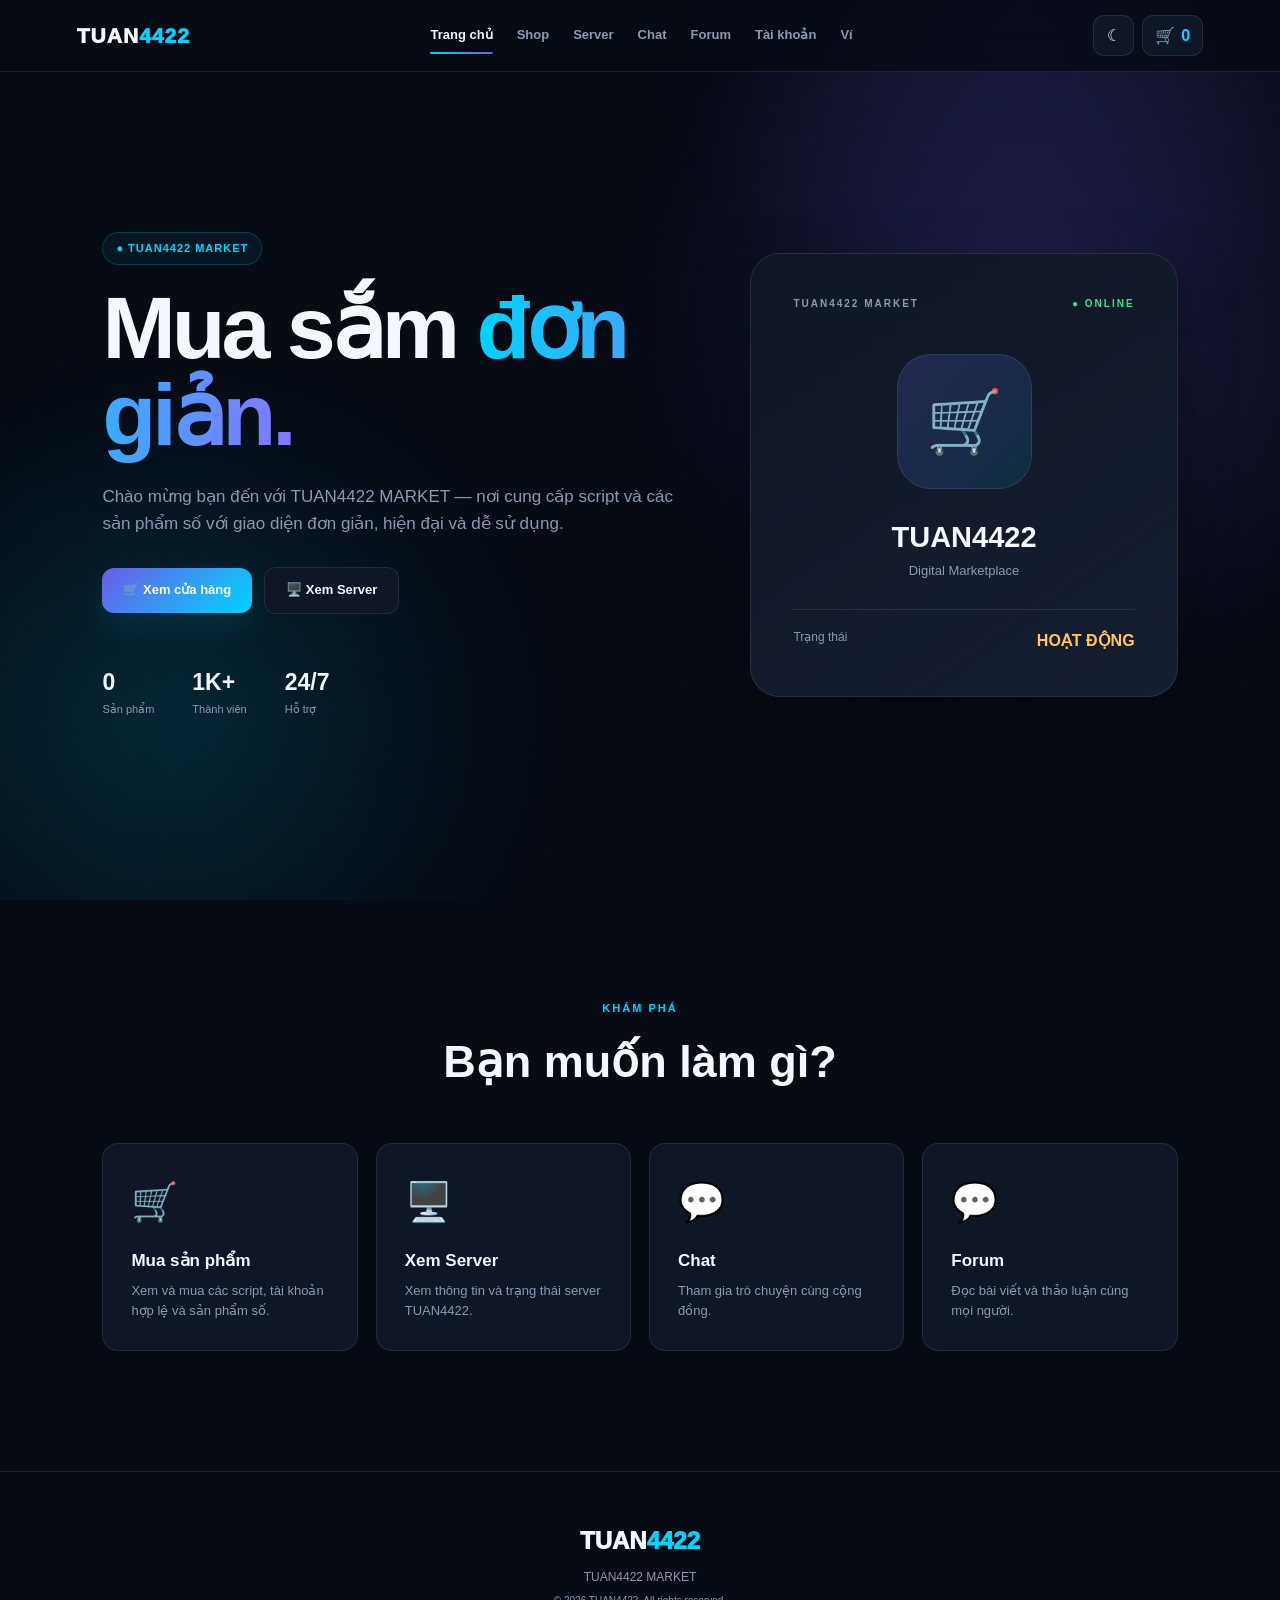
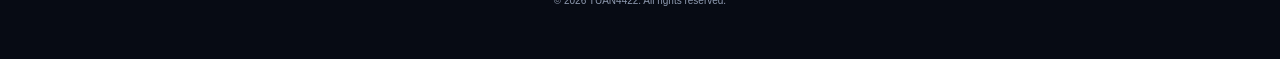
==== commit 5130b3f6: "Update index.html" ====
--- a/index.html
+++ b/index.html
@@ -2,162 +2,512 @@
 <html lang="vi">
 <head>
   <meta charset="UTF-8">
-  <meta name="viewport" content="width=device-width, initial-scale=1.0">
+
+  <meta
+    name="viewport"
+    content="width=device-width, initial-scale=1.0"
+  >
+
+  <meta
+    name="description"
+    content="TUAN4422 MARKET - Nơi mua script và sản phẩm số"
+  >
+
+  <meta
+    name="theme-color"
+    content="#070b14"
+  >
+
   <title>TUAN4422 MARKET</title>
-  <link rel="stylesheet" href="style.css">
+
+  <link
+    rel="stylesheet"
+    href="style.css"
+  >
 </head>
 
 <body>
 
-<header class="header">
-  <a class="logo" href="index.html">TUAN<span>4422</span></a>
-
-  <nav id="nav">
-    <a class="active" href="index.html">Trang chủ</a>
-    <a href="shop.html">Shop</a>
-    <a href="server.html">Server</a>
-    <a href="chat.html">Chat</a>
-    <a href="forum.html">Diễn đàn</a>
-    <a href="account.html">Tài khoản</a>
-    <a href="wallet.html">Ví</a>
-  </nav>
-
-  <div class="header-actions">
-    <button id="themeBtn" class="icon-btn">☾</button>
-    <a href="shop.html" class="cart-btn">🛒 <span id="cartCount">0</span></a>
-    <button id="menuBtn" class="menu-btn">☰</button>
+  <!-- =====================================================
+       HEADER
+  ====================================================== -->
+
+  <header class="header">
+
+    <a
+      href="index.html"
+      class="logo"
+    >
+      TUAN<span>4422</span>
+    </a>
+
+
+    <!-- NAVIGATION -->
+
+    <nav id="nav">
+
+      <a
+        href="index.html"
+        class="active"
+      >
+        Trang chủ
+      </a>
+
+      <a href="shop.html">
+        Shop
+      </a>
+
+      <a href="server.html">
+        Server
+      </a>
+
+      <a href="chat.html">
+        Chat
+      </a>
+
+      <a href="forum.html">
+        Forum
+      </a>
+
+      <a href="account.html">
+        Tài khoản
+      </a>
+
+      <a href="wallet.html">
+        Ví
+      </a>
+
+    </nav>
+
+
+    <!-- HEADER ACTIONS -->
+
+    <div class="header-actions">
+
+      <!-- DARK / LIGHT -->
+
+      <button
+        id="themeBtn"
+        class="icon-btn"
+        aria-label="Đổi giao diện"
+        title="Đổi giao diện"
+      >
+        ☾
+      </button>
+
+
+      <!-- CART -->
+
+      <button
+        id="cartBtn"
+        class="cart-btn"
+        aria-label="Giỏ hàng"
+        title="Giỏ hàng"
+      >
+        🛒
+        <span id="cartCount">0</span>
+      </button>
+
+
+      <!-- MOBILE MENU -->
+
+      <button
+        id="menuBtn"
+        class="menu-btn"
+        aria-label="Mở menu"
+        title="Menu"
+      >
+        ☰
+      </button>
+
+    </div>
+
+  </header>
+
+
+  <!-- =====================================================
+       MAIN
+  ====================================================== -->
+
+  <main>
+
+
+    <!-- ===================================================
+         HERO
+    ==================================================== -->
+
+    <section class="home-hero">
+
+
+      <!-- LEFT -->
+
+      <div class="hero-content">
+
+        <div class="badge">
+          ● TUAN4422 MARKET
+        </div>
+
+
+        <h1>
+          Mua sắm
+          <span>đơn giản.</span>
+        </h1>
+
+
+        <p>
+          Chào mừng bạn đến với TUAN4422 MARKET —
+          nơi cung cấp script và các sản phẩm số
+          với giao diện đơn giản, hiện đại và dễ sử dụng.
+        </p>
+
+
+        <!-- BUTTONS -->
+
+        <div class="hero-buttons">
+
+          <a
+            href="shop.html"
+            class="btn primary"
+          >
+            🛒 Xem cửa hàng
+          </a>
+
+          <a
+            href="server.html"
+            class="btn secondary"
+          >
+            🖥️ Xem Server
+          </a>
+
+        </div>
+
+
+        <!-- STATS -->
+
+        <div class="stats">
+
+          <div>
+
+            <strong id="productStat">
+              0
+            </strong>
+
+            <span>
+              Sản phẩm
+            </span>
+
+          </div>
+
+
+          <div>
+
+            <strong>
+              1K+
+            </strong>
+
+            <span>
+              Thành viên
+            </span>
+
+          </div>
+
+
+          <div>
+
+            <strong>
+              24/7
+            </strong>
+
+            <span>
+              Hỗ trợ
+            </span>
+
+          </div>
+
+        </div>
+
+      </div>
+
+
+      <!-- =================================================
+           RIGHT - MARKET CARD
+      ================================================== -->
+
+      <div class="hero-card">
+
+
+        <div class="hero-card-top">
+
+          <span>
+            TUAN4422 MARKET
+          </span>
+
+          <span class="online">
+            ● ONLINE
+          </span>
+
+        </div>
+
+
+        <!-- ICON -->
+
+        <div class="market-icon">
+          🛒
+        </div>
+
+
+        <!-- TITLE -->
+
+        <h2>
+          TUAN4422
+        </h2>
+
+
+        <p>
+          Digital Marketplace
+        </p>
+
+
+        <!-- PRICE -->
+
+        <div class="hero-price">
+
+          <span>
+            Trạng thái
+          </span>
+
+          <strong>
+            HOẠT ĐỘNG
+          </strong>
+
+        </div>
+
+      </div>
+
+    </section>
+
+
+
+    <!-- ===================================================
+         QUICK ACCESS
+    ==================================================== -->
+
+    <section class="quick-section">
+
+
+      <div class="section-title">
+
+        <div class="small-title">
+          KHÁM PHÁ
+        </div>
+
+        <h2>
+          Bạn muốn làm gì?
+        </h2>
+
+      </div>
+
+
+      <div class="quick-grid">
+
+
+        <!-- SHOP -->
+
+        <a
+          href="shop.html"
+          class="quick-card"
+        >
+
+          <div>
+            🛒
+          </div>
+
+          <h3>
+            Mua sản phẩm
+          </h3>
+
+          <p>
+            Xem và mua các script,
+            tài khoản hợp lệ và sản phẩm số.
+          </p>
+
+        </a>
+
+
+        <!-- SERVER -->
+
+        <a
+          href="server.html"
+          class="quick-card"
+        >
+
+          <div>
+            🖥️
+          </div>
+
+          <h3>
+            Xem Server
+          </h3>
+
+          <p>
+            Xem thông tin và trạng thái
+            server TUAN4422.
+          </p>
+
+        </a>
+
+
+        <!-- CHAT -->
+
+        <a
+          href="chat.html"
+          class="quick-card"
+        >
+
+          <div>
+            💬
+          </div>
+
+          <h3>
+            Chat
+          </h3>
+
+          <p>
+            Tham gia trò chuyện
+            cùng cộng đồng.
+          </p>
+
+        </a>
+
+
+        <!-- FORUM -->
+
+        <a
+          href="forum.html"
+          class="quick-card"
+        >
+
+          <div>
+            💬
+          </div>
+
+          <h3>
+            Forum
+          </h3>
+
+          <p>
+            Đọc bài viết và
+            thảo luận cùng mọi người.
+          </p>
+
+        </a>
+
+      </div>
+
+    </section>
+
+  </main>
+
+
+
+  <!-- =====================================================
+       FOOTER
+  ====================================================== -->
+
+  <footer>
+
+    <div class="footer-logo">
+      TUAN<span>4422</span>
+    </div>
+
+    <p>
+      TUAN4422 MARKET
+    </p>
+
+    <small>
+      © <span id="year"></span>
+      TUAN4422. All rights reserved.
+    </small>
+
+  </footer>
+
+
+
+  <!-- =====================================================
+       CART MODAL
+  ====================================================== -->
+
+  <div
+    id="cartModal"
+    class="modal"
+  >
+
+    <div class="modal-box">
+
+      <div class="modal-header">
+
+        <h2>
+          🛒 Giỏ hàng
+        </h2>
+
+        <button
+          id="closeCart"
+          aria-label="Đóng"
+        >
+          ×
+        </button>
+
+      </div>
+
+
+      <div id="cartItems">
+
+        <div class="empty">
+          Giỏ hàng đang trống.
+        </div>
+
+      </div>
+
+
+      <div class="cart-total">
+
+        <span>
+          Tổng cộng
+        </span>
+
+        <strong id="cartTotal">
+          0đ
+        </strong>
+
+      </div>
+
+
+      <button
+        id="checkoutBtn"
+        class="btn primary full"
+      >
+        Thanh toán
+      </button>
+
+    </div>
+
   </div>
-</header>
-
-
-<main>
-
-<section class="home-hero">
-
-  <div class="hero-content">
-
-    <div class="badge">✦ TUAN4422 MARKET</div>
-
-    <h1>
-      Chào mừng đến<br>
-      <span>TUAN4422 MARKET</span>
-    </h1>
-
-    <p>
-      Website cung cấp script, tài khoản hợp lệ
-      và thông tin server Minecraft của TUAN4422.
-    </p>
-
-    <div class="hero-buttons">
-      <a href="shop.html" class="btn primary">
-        Mở Shop
-      </a>
-
-      <a href="server.html" class="btn secondary">
-        Xem Server
-      </a>
-    </div>
-
-    <div class="stats">
-      <div>
-        <strong>8+</strong>
-        <span>Sản phẩm</span>
-      </div>
-
-      <div>
-        <strong>24/7</strong>
-        <span>Hỗ trợ</span>
-      </div>
-
-      <div>
-        <strong>100%</strong>
-        <span>Demo</span>
-      </div>
-    </div>
-
-  </div>
-
-
-  <div class="hero-card">
-
-    <div class="hero-card-top">
-      <span>MARKET</span>
-      <span class="online">● ONLINE</span>
-    </div>
-
-    <div class="market-icon">
-      🛒
-    </div>
-
-    <h2>TUAN4422</h2>
-
-    <p>MARKET</p>
-
-    <div class="hero-price">
-      <span>Ví demo</span>
-      <strong id="heroBalance">100.000đ</strong>
-    </div>
-
-  </div>
-
-</section>
-
-
-<section class="quick-section">
-
-  <div class="section-title">
-    <div class="small-title">KHÁM PHÁ</div>
-    <h2>Các khu vực</h2>
-  </div>
-
-
-  <div class="quick-grid">
-
-    <a href="shop.html" class="quick-card">
-      <div>🛒</div>
-      <h3>Shop</h3>
-      <p>Mua script và tài khoản hợp lệ.</p>
-    </a>
-
-    <a href="server.html" class="quick-card">
-      <div>⛏️</div>
-      <h3>Server</h3>
-      <p>Thông tin server Minecraft.</p>
-    </a>
-
-    <a href="chat.html" class="quick-card">
-      <div>💬</div>
-      <h3>Chat</h3>
-      <p>Trò chuyện cùng cộng đồng.</p>
-    </a>
-
-    <a href="forum.html" class="quick-card">
-      <div>🗣️</div>
-      <h3>Diễn đàn</h3>
-      <p>Chia sẻ và thảo luận.</p>
-    </a>
-
-  </div>
-
-</section>
-
-</main>
-
-
-<footer>
-  <div class="footer-logo">
-    TUAN<span>4422</span>
-  </div>
-
-  <p>© <span id="year"></span> TUAN4422 MARKET</p>
-
-  <small>
-    Website demo — chưa kết nối thanh toán thật.
-  </small>
-</footer>
-
-
-<script src="script.js"></script>
+
+
+
+  <!-- =====================================================
+       TOAST
+  ====================================================== -->
+
+  <div id="toast"></div>
+
+
+
+  <!-- =====================================================
+       SCRIPT
+  ====================================================== -->
+
+  <script src="script.js"></script>
 
 </body>
 </html>
--- a/style.css
+++ b/style.css
@@ -1,1517 +1,2388 @@
-:root{
-  --bg:#070b14;
-  --surface:#0e1422;
-  --surface2:#141c2e;
-  --text:#f5f7ff;
-  --muted:#8994aa;
-  --primary:#6d5dfc;
-  --primary2:#00d4ff;
-  --green:#35e58c;
-  --yellow:#ffc857;
-  --red:#ff5c72;
-  --border:rgba(255,255,255,.09);
-  --shadow:0 25px 70px rgba(0,0,0,.35);
-}
-
-*{
-  margin:0;
-  padding:0;
-  box-sizing:border-box;
-}
-
-html{
-  scroll-behavior:smooth;
-}
-
-body{
+/* =========================================================
+   TUAN4422 MARKET
+   STYLE.CSS - FULL VERSION
+   BẢNG TUAN4422 MARKET ĐÃ ĐƯỢC CHỈNH THẲNG
+========================================================= */
+
+
+/* =========================================================
+   1. VARIABLES
+========================================================= */
+
+:root {
+  --bg: #070b14;
+  --bg-soft: #0b101c;
+
+  --surface: #0f1625;
+  --surface-2: #151e30;
+  --surface-3: #1b263b;
+
+  --text: #f5f7ff;
+  --muted: #8d99af;
+
+  --primary: #6c5ce7;
+  --primary-light: #8477ff;
+
+  --cyan: #00d4ff;
+  --green: #35e58c;
+  --yellow: #ffc857;
+  --red: #ff5f73;
+
+  --border: rgba(255, 255, 255, 0.09);
+
+  --radius-sm: 10px;
+  --radius: 16px;
+  --radius-lg: 24px;
+  --radius-xl: 30px;
+
+  --shadow:
+    0 20px 60px rgba(0, 0, 0, 0.35);
+
+  --transition: 0.25s ease;
+}
+
+
+/* =========================================================
+   2. LIGHT MODE
+========================================================= */
+
+body.light {
+  --bg: #f3f6fb;
+  --bg-soft: #edf1f7;
+
+  --surface: #ffffff;
+  --surface-2: #f0f3f8;
+  --surface-3: #e7ecf4;
+
+  --text: #172033;
+  --muted: #657086;
+
+  --border: rgba(20, 30, 50, 0.1);
+
+  --shadow:
+    0 20px 50px rgba(30, 50, 80, 0.12);
+}
+
+
+/* =========================================================
+   3. RESET
+========================================================= */
+
+* {
+  margin: 0;
+  padding: 0;
+  box-sizing: border-box;
+}
+
+html {
+  scroll-behavior: smooth;
+}
+
+body {
+  min-height: 100vh;
+
   font-family:
     Inter,
     Arial,
     Helvetica,
     sans-serif;
 
+  color: var(--text);
+  background: var(--bg);
+
+  line-height: 1.6;
+
+  overflow-x: hidden;
+
+  transition:
+    background 0.25s ease,
+    color 0.25s ease;
+}
+
+body::before {
+  content: "";
+
+  position: fixed;
+
+  inset: 0;
+
+  pointer-events: none;
+
+  z-index: -1;
+
   background:
     radial-gradient(
-      circle at 70% 0%,
-      rgba(109,93,252,.12),
-      transparent 30%
+      circle at 80% 0%,
+      rgba(108, 92, 231, 0.12),
+      transparent 28%
     ),
-    var(--bg);
-
-  color:var(--text);
-  line-height:1.6;
-  overflow-x:hidden;
-}
-
-body.light{
-  --bg:#f3f6fb;
-  --surface:#ffffff;
-  --surface2:#edf2f8;
-  --text:#172033;
-  --muted:#647087;
-  --border:rgba(20,30,50,.1);
-  --shadow:0 20px 50px rgba(30,50,80,.1);
-}
-
-a{
-  color:inherit;
-  text-decoration:none;
-}
-
-button,
-input{
-  font:inherit;
-}
-
-button{
-  cursor:pointer;
-}
-
-
-/* HEADER */
-
-.header{
-  height:72px;
-  position:fixed;
-  left:0;
-  right:0;
-  top:0;
-
-  z-index:1000;
-
-  display:flex;
-  align-items:center;
-  justify-content:space-between;
-
-  padding:0 6%;
-
-  background:rgba(7,11,20,.75);
-  backdrop-filter:blur(18px);
-
-  border-bottom:1px solid var(--border);
-}
-
-.light .header{
-  background:rgba(255,255,255,.8);
-}
-
-.logo{
-  font-size:22px;
-  font-weight:1000;
-  letter-spacing:1px;
-}
-
-.logo span,
-.footer-logo span{
-  color:var(--primary2);
-}
-
-nav{
-  display:flex;
-  gap:25px;
-}
-
-nav a{
-  color:var(--muted);
-  font-size:14px;
-  font-weight:700;
-  transition:.2s;
-}
-
-nav a:hover{
-  color:var(--text);
-}
-
-.header-actions{
-  display:flex;
-  align-items:center;
-  gap:8px;
-}
-
-.icon-btn,
-.cart-btn,
-.menu-btn{
-  width:42px;
-  height:42px;
-
-  border:1px solid var(--border);
-  border-radius:12px;
-
-  background:var(--surface);
-  color:var(--text);
-
-  transition:.2s;
-}
-
-.cart-btn{
-  width:auto;
-  padding:0 13px;
-}
-
-.cart-btn span{
-  color:var(--primary2);
-  font-weight:900;
-}
-
-.icon-btn:hover,
-.cart-btn:hover{
-  border-color:var(--primary2);
-}
-
-.menu-btn{
-  display:none;
-}
-
-
-/* HERO */
-
-.hero{
-  min-height:100vh;
-
-  padding:
-    150px 8%
-    100px;
-
-  display:grid;
-  grid-template-columns:1.15fr .85fr;
-  gap:80px;
-  align-items:center;
-
-  background:
-    radial-gradient(
-      circle at 80% 35%,
-      rgba(109,93,252,.25),
-      transparent 35%
-    ),
+
     radial-gradient(
       circle at 10% 80%,
-      rgba(0,212,255,.1),
-      transparent 30%
+      rgba(0, 212, 255, 0.06),
+      transparent 25%
     );
 }
 
-.badge{
-  display:inline-block;
-
-  padding:8px 14px;
-
-  border:1px solid rgba(0,212,255,.2);
-  border-radius:999px;
-
-  color:var(--primary2);
-  background:rgba(0,212,255,.06);
-
-  font-size:12px;
-  font-weight:900;
-  letter-spacing:1px;
-
-  margin-bottom:20px;
-}
-
-.hero h1{
-  font-size:clamp(50px,7vw,90px);
-  line-height:1;
-  letter-spacing:-4px;
-  margin-bottom:25px;
-}
-
-.hero h1 span{
+a {
+  color: inherit;
+  text-decoration: none;
+}
+
+button,
+input,
+textarea {
+  font: inherit;
+}
+
+button {
+  cursor: pointer;
+}
+
+img {
+  max-width: 100%;
+  display: block;
+}
+
+
+/* =========================================================
+   4. HEADER
+========================================================= */
+
+.header {
+  position: fixed;
+
+  top: 0;
+  left: 0;
+  right: 0;
+
+  height: 72px;
+
+  z-index: 1000;
+
+  display: flex;
+  align-items: center;
+  justify-content: space-between;
+
+  padding: 0 6%;
+
+  background:
+    rgba(7, 11, 20, 0.78);
+
+  backdrop-filter: blur(18px);
+  -webkit-backdrop-filter: blur(18px);
+
+  border-bottom:
+    1px solid var(--border);
+}
+
+body.light .header {
+  background:
+    rgba(255, 255, 255, 0.82);
+}
+
+
+/* LOGO */
+
+.logo {
+  display: inline-flex;
+  align-items: center;
+
+  font-size: 21px;
+  font-weight: 1000;
+
+  letter-spacing: 1px;
+
+  white-space: nowrap;
+}
+
+.logo span {
+  color: var(--cyan);
+}
+
+
+/* NAVIGATION */
+
+nav {
+  display: flex;
+  align-items: center;
+  gap: 24px;
+}
+
+nav a {
+  position: relative;
+
+  color: var(--muted);
+
+  font-size: 13px;
+  font-weight: 800;
+
+  transition: var(--transition);
+}
+
+nav a:hover,
+nav a.active {
+  color: var(--text);
+}
+
+nav a.active::after {
+  content: "";
+
+  position: absolute;
+
+  left: 0;
+  right: 0;
+  bottom: -8px;
+
+  height: 2px;
+
+  border-radius: 10px;
+
   background:
     linear-gradient(
       90deg,
-      var(--primary2),
+      var(--cyan),
       var(--primary)
     );
-
-  -webkit-background-clip:text;
-  background-clip:text;
-  color:transparent;
-}
-
-.hero-content>p{
-  max-width:650px;
-
-  color:var(--muted);
-  font-size:18px;
-}
-
-.hero-buttons{
-  display:flex;
-  gap:12px;
-  margin-top:30px;
-}
-
-.btn{
-  border:0;
-  border-radius:13px;
-
-  padding:13px 22px;
-
-  font-weight:900;
-
-  transition:.25s;
-}
-
-.btn:hover{
-  transform:translateY(-3px);
-}
-
-.primary{
-  color:#fff;
+}
+
+
+/* HEADER ACTIONS */
+
+.header-actions {
+  display: flex;
+  align-items: center;
+  gap: 8px;
+}
+
+.icon-btn,
+.cart-btn,
+.menu-btn {
+  height: 41px;
+
+  border: 1px solid var(--border);
+  border-radius: 11px;
+
+  background: var(--surface);
+
+  color: var(--text);
+
+  transition: var(--transition);
+}
+
+.icon-btn {
+  width: 41px;
+}
+
+.cart-btn {
+  display: inline-flex;
+  align-items: center;
+  justify-content: center;
+
+  gap: 6px;
+
+  padding: 0 12px;
+}
+
+.cart-btn span {
+  color: var(--cyan);
+  font-weight: 900;
+}
+
+.icon-btn:hover,
+.cart-btn:hover {
+  border-color:
+    rgba(0, 212, 255, 0.35);
+
+  transform: translateY(-2px);
+}
+
+.menu-btn {
+  display: none;
+
+  width: 41px;
+
+  font-size: 18px;
+}
+
+
+/* =========================================================
+   5. GENERAL BUTTON
+========================================================= */
+
+.btn {
+  display: inline-flex;
+
+  align-items: center;
+  justify-content: center;
+
+  min-height: 45px;
+
+  padding: 12px 21px;
+
+  border: 0;
+  border-radius: 12px;
+
+  font-size: 13px;
+  font-weight: 900;
+
+  transition:
+    transform var(--transition),
+    box-shadow var(--transition),
+    opacity var(--transition);
+}
+
+.btn:hover {
+  transform: translateY(-3px);
+}
+
+.btn:active {
+  transform: translateY(0);
+}
+
+.btn.primary {
+  color: #ffffff;
 
   background:
     linear-gradient(
       135deg,
       var(--primary),
-      var(--primary2)
+      var(--cyan)
     );
 
   box-shadow:
-    0 10px 35px rgba(0,212,255,.12);
-}
-
-.secondary{
-  color:var(--text);
-  background:var(--surface);
-  border:1px solid var(--border);
-}
-
-.full{
-  width:100%;
-}
-
-.stats{
-  display:flex;
-  gap:35px;
-  margin-top:55px;
-}
-
-.stats div{
-  display:flex;
-  flex-direction:column;
-}
-
-.stats strong{
-  font-size:23px;
-}
-
-.stats span{
-  color:var(--muted);
-  font-size:12px;
-}
-
-
-/* HERO CARD */
-
-.hero-card{
-  padding:45px;
-
-  border:1px solid var(--border);
-  border-radius:30px;
+    0 12px 30px
+    rgba(0, 212, 255, 0.1);
+}
+
+.btn.primary:hover {
+  box-shadow:
+    0 15px 35px
+    rgba(0, 212, 255, 0.18);
+}
+
+.btn.secondary {
+  color: var(--text);
+
+  background: var(--surface);
+
+  border: 1px solid var(--border);
+}
+
+.btn.full {
+  width: 100%;
+}
+
+
+/* =========================================================
+   6. HOME PAGE
+========================================================= */
+
+.home-hero {
+  min-height: 100vh;
+
+  padding:
+    150px 8%
+    100px;
+
+  display: grid;
+
+  grid-template-columns:
+    minmax(0, 1.15fr)
+    minmax(320px, 0.85fr);
+
+  gap: 70px;
+
+  align-items: center;
+
+  background:
+    radial-gradient(
+      circle at 80% 35%,
+      rgba(108, 92, 231, 0.22),
+      transparent 34%
+    ),
+
+    radial-gradient(
+      circle at 15% 80%,
+      rgba(0, 212, 255, 0.09),
+      transparent 30%
+    );
+}
+
+
+/* BADGE */
+
+.badge {
+  display: inline-flex;
+
+  align-items: center;
+
+  padding: 7px 13px;
+
+  border: 1px solid
+    rgba(0, 212, 255, 0.2);
+
+  border-radius: 999px;
+
+  color: var(--cyan);
+
+  background:
+    rgba(0, 212, 255, 0.06);
+
+  font-size: 11px;
+  font-weight: 900;
+
+  letter-spacing: 1px;
+
+  margin-bottom: 20px;
+}
+
+
+/* HERO TITLE */
+
+.hero-content h1 {
+  font-size:
+    clamp(48px, 7vw, 88px);
+
+  line-height: 0.98;
+
+  letter-spacing: -4px;
+
+  margin-bottom: 25px;
+}
+
+.hero-content h1 span {
+  background:
+    linear-gradient(
+      90deg,
+      var(--cyan),
+      var(--primary-light)
+    );
+
+  -webkit-background-clip: text;
+  background-clip: text;
+
+  color: transparent;
+}
+
+.hero-content > p {
+  max-width: 650px;
+
+  color: var(--muted);
+
+  font-size: 17px;
+}
+
+
+/* HERO BUTTONS */
+
+.hero-buttons {
+  display: flex;
+
+  align-items: center;
+
+  gap: 12px;
+
+  margin-top: 30px;
+}
+
+
+/* STATS */
+
+.stats {
+  display: flex;
+
+  gap: 38px;
+
+  margin-top: 50px;
+}
+
+.stats div {
+  display: flex;
+
+  flex-direction: column;
+}
+
+.stats strong {
+  font-size: 23px;
+}
+
+.stats span {
+  color: var(--muted);
+
+  font-size: 11px;
+}
+
+
+/* =========================================================
+   HERO CARD
+   ĐÃ SỬA: KHÔNG CÒN rotate(2deg)
+========================================================= */
+
+.hero-card {
+  padding: 42px;
+
+  border:
+    1px solid var(--border);
+
+  border-radius: var(--radius-xl);
 
   background:
     linear-gradient(
       145deg,
       var(--surface),
-      var(--surface2)
+      var(--surface-2)
     );
 
-  box-shadow:var(--shadow);
-
-  transform:rotate(2deg);
-}
-
-.hero-card-top{
-  display:flex;
-  justify-content:space-between;
-
-  color:var(--muted);
-
-  font-size:11px;
-  font-weight:900;
-  letter-spacing:2px;
-}
-
-.online{
-  color:var(--green);
-}
-
-.market-icon{
-  width:130px;
-  height:130px;
-
-  margin:45px auto 25px;
-
-  display:grid;
-  place-items:center;
-
-  border-radius:35px;
-
-  font-size:65px;
+  box-shadow: var(--shadow);
+
+  /* BẢNG LUÔN THẲNG */
+  transform: none;
+
+  transition:
+    transform 0.3s ease;
+}
+
+.hero-card:hover {
+  /* Chỉ nâng bảng lên, không xoay */
+  transform:
+    translateY(-5px);
+}
+
+
+.hero-card-top {
+  display: flex;
+
+  align-items: center;
+  justify-content: space-between;
+
+  color: var(--muted);
+
+  font-size: 10px;
+  font-weight: 900;
+
+  letter-spacing: 2px;
+}
+
+.online {
+  color: var(--green);
+}
+
+.market-icon {
+  width: 135px;
+  height: 135px;
+
+  display: grid;
+  place-items: center;
+
+  margin:
+    42px auto
+    25px;
+
+  border-radius: 34px;
+
+  font-size: 62px;
 
   background:
     linear-gradient(
       135deg,
-      rgba(109,93,252,.25),
-      rgba(0,212,255,.12)
+      rgba(108, 92, 231, 0.22),
+      rgba(0, 212, 255, 0.1)
     );
 
-  border:1px solid var(--border);
-}
-
-.hero-card h2{
-  text-align:center;
-  font-size:30px;
-}
-
-.hero-card>p{
-  text-align:center;
-  color:var(--muted);
-}
-
-.hero-price{
-  margin-top:35px;
-  padding-top:20px;
-
-  border-top:1px solid var(--border);
-
-  display:flex;
-  justify-content:space-between;
-}
-
-.hero-price span{
-  color:var(--muted);
-}
-
-.hero-price strong{
-  color:var(--yellow);
-}
-
-
-/* SECTION */
-
-.section{
-  padding:110px 8%;
-}
-
-.section-heading{
-  display:flex;
-  align-items:end;
-  justify-content:space-between;
-
-  gap:30px;
-
-  margin-bottom:45px;
-}
-
-.section-heading.center{
-  display:block;
-  text-align:center;
-}
-
-.small-title{
-  color:var(--primary2);
-  font-size:12px;
-  font-weight:900;
-  letter-spacing:2px;
-  margin-bottom:8px;
-}
-
-.section-heading h2{
-  font-size:45px;
-  line-height:1.1;
-}
-
-.section-heading p{
-  color:var(--muted);
-  margin-top:8px;
-}
-
-
-/* SEARCH */
-
-.search-box{
-  min-width:280px;
-
-  display:flex;
-  align-items:center;
-  gap:10px;
-
-  padding:13px 16px;
-
-  background:var(--surface);
-  border:1px solid var(--border);
-  border-radius:14px;
-}
-
-.search-box input{
-  width:100%;
-
-  border:0;
-  outline:0;
-
-  background:transparent;
-  color:var(--text);
-}
-
-
-/* PRODUCTS */
-
-.product-grid{
-  display:grid;
+  border:
+    1px solid var(--border);
+}
+
+.hero-card h2 {
+  text-align: center;
+
+  font-size: 29px;
+}
+
+.hero-card > p {
+  text-align: center;
+
+  color: var(--muted);
+
+  font-size: 13px;
+}
+
+.hero-price {
+  display: flex;
+
+  justify-content: space-between;
+
+  padding-top: 18px;
+
+  margin-top: 28px;
+
+  border-top:
+    1px solid var(--border);
+}
+
+.hero-price span {
+  color: var(--muted);
+
+  font-size: 12px;
+}
+
+.hero-price strong {
+  color: var(--yellow);
+}
+
+
+/* =========================================================
+   7. QUICK SECTION
+========================================================= */
+
+.quick-section {
+  padding:
+    100px 8%
+    120px;
+}
+
+.section-title {
+  text-align: center;
+
+  margin-bottom: 45px;
+}
+
+.small-title {
+  color: var(--cyan);
+
+  font-size: 11px;
+  font-weight: 900;
+
+  letter-spacing: 2px;
+
+  margin-bottom: 8px;
+}
+
+.section-title h2 {
+  font-size:
+    clamp(32px, 5vw, 45px);
+}
+
+.quick-grid {
+  display: grid;
 
   grid-template-columns:
-    repeat(4,1fr);
-
-  gap:18px;
-}
-
-.product{
-  position:relative;
-
-  padding:22px;
-
-  background:var(--surface);
-  border:1px solid var(--border);
-
-  border-radius:20px;
-
-  transition:.25s;
-
-  overflow:hidden;
-}
-
-.product:hover{
-  transform:translateY(-7px);
+    repeat(4, 1fr);
+
+  gap: 18px;
+}
+
+.quick-card {
+  padding: 28px;
+
+  border:
+    1px solid var(--border);
+
+  border-radius: var(--radius);
+
+  background: var(--surface);
+
+  transition: var(--transition);
+}
+
+.quick-card:hover {
+  transform: translateY(-7px);
 
   border-color:
-    rgba(0,212,255,.3);
-
-  box-shadow:var(--shadow);
-}
-
-.product-badge{
-  position:absolute;
-
-  top:15px;
-  right:15px;
-
-  padding:5px 8px;
-
-  border-radius:7px;
-
-  font-size:9px;
-  font-weight:900;
-
-  color:#fff;
-
-  background:var(--primary);
-}
-
-.product-icon{
-  width:75px;
-  height:75px;
-
-  display:grid;
-  place-items:center;
-
-  margin-bottom:18px;
-
-  border-radius:18px;
-
-  font-size:35px;
-
-  background:var(--surface2);
-
-  border:1px solid var(--border);
-}
-
-.product h3{
-  font-size:17px;
-  margin-bottom:6px;
-}
-
-.product-description{
-  height:45px;
-
-  color:var(--muted);
-
-  font-size:13px;
-
-  overflow:hidden;
-}
-
-.product-bottom{
-  display:flex;
-  justify-content:space-between;
-  align-items:center;
-
-  margin-top:20px;
-}
-
-.price{
-  color:var(--yellow);
-  font-weight:1000;
-}
-
-.product-buttons{
-  display:flex;
-  gap:6px;
-}
-
-.small-btn{
-  padding:8px 10px;
-
-  border-radius:9px;
-
-  border:1px solid var(--border);
-
-  background:var(--surface2);
-  color:var(--text);
-
-  font-size:12px;
-  font-weight:800;
-}
-
-.buy-btn{
-  background:var(--primary);
-  color:white;
-}
-
-
-/* SERVER */
-
-.server-section{
+    rgba(0, 212, 255, 0.3);
+
+  box-shadow: var(--shadow);
+}
+
+.quick-card > div {
+  font-size: 38px;
+
+  margin-bottom: 15px;
+}
+
+.quick-card h3 {
+  font-size: 17px;
+
+  margin-bottom: 6px;
+}
+
+.quick-card p {
+  color: var(--muted);
+
+  font-size: 13px;
+}
+
+
+/* =========================================================
+   8. ALL INNER PAGES
+========================================================= */
+
+.page {
+  min-height: 100vh;
+
+  padding:
+    145px 8%
+    100px;
+}
+
+.page-heading {
+  display: flex;
+
+  align-items: flex-end;
+  justify-content: space-between;
+
+  gap: 30px;
+
+  margin-bottom: 45px;
+}
+
+.page-heading.center {
+  display: block;
+
+  text-align: center;
+}
+
+.page-heading .small-title {
+  color: var(--cyan);
+
+  font-size: 11px;
+  font-weight: 900;
+
+  letter-spacing: 2px;
+
+  margin-bottom: 10px;
+}
+
+.page-heading h1 {
+  font-size:
+    clamp(42px, 6vw, 64px);
+
+  line-height: 1;
+
+  letter-spacing: -2px;
+}
+
+.page-heading p {
+  color: var(--muted);
+
+  margin-top: 10px;
+}
+
+
+/* =========================================================
+   9. SEARCH
+========================================================= */
+
+.search-box {
+  min-width: 280px;
+
+  height: 46px;
+
+  display: flex;
+
+  align-items: center;
+
+  gap: 9px;
+
+  padding:
+    0 15px;
+
+  border:
+    1px solid var(--border);
+
+  border-radius: 12px;
+
+  background: var(--surface);
+
+  color: var(--muted);
+}
+
+.search-box input {
+  width: 100%;
+
+  border: 0;
+  outline: 0;
+
+  background: transparent;
+
+  color: var(--text);
+
+  font-size: 13px;
+}
+
+.search-box input::placeholder {
+  color: var(--muted);
+}
+
+
+/* =========================================================
+   10. SHOP PRODUCTS
+========================================================= */
+
+.product-grid {
+  display: grid;
+
+  grid-template-columns:
+    repeat(4, minmax(0, 1fr));
+
+  gap: 18px;
+}
+
+.product {
+  position: relative;
+
+  padding: 21px;
+
+  overflow: hidden;
+
+  border:
+    1px solid var(--border);
+
+  border-radius: var(--radius);
+
+  background: var(--surface);
+
+  transition: var(--transition);
+}
+
+.product:hover {
+  transform: translateY(-7px);
+
+  border-color:
+    rgba(0, 212, 255, 0.28);
+
+  box-shadow: var(--shadow);
+}
+
+.product-badge {
+  position: absolute;
+
+  top: 14px;
+  right: 14px;
+
+  padding: 5px 8px;
+
+  border-radius: 6px;
+
+  color: #ffffff;
+
   background:
     linear-gradient(
-      180deg,
-      transparent,
-      rgba(53,229,140,.035),
-      transparent
+      135deg,
+      var(--primary),
+      var(--cyan)
     );
-}
-
-.server-card{
-  max-width:1000px;
-
-  margin:auto;
-
-  display:grid;
-  grid-template-columns:220px 1fr;
-
-  gap:45px;
-
-  padding:45px;
-
-  border:1px solid rgba(53,229,140,.18);
-
-  border-radius:28px;
+
+  font-size: 8px;
+  font-weight: 1000;
+
+  letter-spacing: .5px;
+}
+
+.product-icon {
+  width: 72px;
+  height: 72px;
+
+  display: grid;
+  place-items: center;
+
+  margin-bottom: 18px;
+
+  border-radius: 17px;
+
+  background: var(--surface-2);
+
+  border:
+    1px solid var(--border);
+
+  font-size: 34px;
+}
+
+.product h3 {
+  font-size: 16px;
+
+  margin-bottom: 6px;
+}
+
+.product-description {
+  height: 44px;
+
+  overflow: hidden;
+
+  color: var(--muted);
+
+  font-size: 12px;
+}
+
+.product-bottom {
+  display: flex;
+
+  align-items: center;
+  justify-content: space-between;
+
+  gap: 10px;
+
+  margin-top: 20px;
+}
+
+.price {
+  color: var(--yellow);
+
+  font-size: 14px;
+  font-weight: 1000;
+
+  white-space: nowrap;
+}
+
+.product-buttons {
+  display: flex;
+
+  gap: 5px;
+}
+
+.small-btn {
+  padding: 8px 10px;
+
+  border:
+    1px solid var(--border);
+
+  border-radius: 8px;
+
+  color: var(--text);
+
+  background: var(--surface-2);
+
+  font-size: 11px;
+  font-weight: 900;
+
+  transition: var(--transition);
+}
+
+.small-btn:hover {
+  border-color:
+    rgba(0, 212, 255, 0.3);
+}
+
+.small-btn.buy-btn {
+  color: #ffffff;
+
+  border: 0;
+
+  background: var(--primary);
+}
+
+
+/* =========================================================
+   11. SERVER
+========================================================= */
+
+.server-card {
+  max-width: 1000px;
+
+  margin: 0 auto;
+
+  display: grid;
+
+  grid-template-columns: 220px 1fr;
+
+  align-items: center;
+
+  gap: 45px;
+
+  padding: 45px;
+
+  border:
+    1px solid rgba(53, 229, 140, 0.17);
+
+  border-radius: var(--radius-xl);
 
   background:
     linear-gradient(
       145deg,
       var(--surface),
-      rgba(53,229,140,.03)
+      rgba(53, 229, 140, 0.025)
     );
 
-  box-shadow:var(--shadow);
-}
-
-.server-logo{
-  width:180px;
-  height:180px;
-
-  display:grid;
-  place-items:center;
-
-  margin:auto;
-
-  font-size:85px;
-
-  border-radius:35px;
+  box-shadow: var(--shadow);
+}
+
+.server-logo {
+  width: 175px;
+  height: 175px;
+
+  display: grid;
+  place-items: center;
+
+  margin: auto;
+
+  border-radius: 35px;
+
+  font-size: 80px;
 
   background:
     linear-gradient(
       135deg,
-      rgba(53,229,140,.15),
-      rgba(0,212,255,.08)
+      rgba(53, 229, 140, 0.13),
+      rgba(0, 212, 255, 0.07)
     );
 
-  border:1px solid rgba(53,229,140,.2);
-}
-
-.server-status{
-  display:inline-block;
-
-  color:var(--green);
-
-  font-size:11px;
-  font-weight:900;
-
-  margin-bottom:12px;
-}
-
-.server-status span{
-  display:inline-block;
-
-  width:8px;
-  height:8px;
-
-  border-radius:50%;
-
-  background:var(--green);
-
-  margin-right:6px;
-}
-
-.server-info h3{
-  font-size:30px;
-}
-
-.server-description{
-  color:var(--muted);
-
-  max-width:650px;
-
-  margin:12px 0 25px;
-}
-
-.server-data{
-  display:grid;
-  grid-template-columns:repeat(3,1fr);
-
-  gap:12px;
-
-  margin-bottom:25px;
-}
-
-.server-data div{
-  padding:15px;
-
-  border:1px solid var(--border);
-  border-radius:12px;
-
-  background:var(--surface2);
-}
-
-.server-data span{
-  display:block;
-
-  color:var(--muted);
-
-  font-size:10px;
-}
-
-.server-data strong{
-  display:block;
-
-  margin-top:4px;
-
-  font-size:13px;
-}
-
-
-/* CHAT */
-
-.chat-container{
-  max-width:1000px;
-
-  min-height:500px;
-
-  margin:auto;
-
-  display:grid;
-  grid-template-columns:200px 1fr;
-
-  overflow:hidden;
-
-  border:1px solid var(--border);
-  border-radius:20px;
-
-  background:var(--surface);
-}
-
-.chat-sidebar{
-  padding:20px;
-
-  border-right:1px solid var(--border);
-}
-
-.chat-sidebar strong{
-  display:block;
-
-  color:var(--muted);
-
-  font-size:11px;
-
-  margin-bottom:15px;
-}
-
-.chat-sidebar button{
-  display:block;
-
-  width:100%;
-
-  padding:10px;
-
-  margin-bottom:5px;
-
-  border:0;
-  border-radius:8px;
-
-  text-align:left;
-
-  background:transparent;
-
-  color:var(--muted);
+  border:
+    1px solid rgba(53, 229, 140, 0.18);
+}
+
+.server-status {
+  display: inline-flex;
+
+  align-items: center;
+
+  gap: 6px;
+
+  color: var(--green);
+
+  font-size: 10px;
+  font-weight: 1000;
+
+  margin-bottom: 10px;
+}
+
+.server-status span {
+  width: 7px;
+  height: 7px;
+
+  border-radius: 50%;
+
+  background: var(--green);
+
+  box-shadow:
+    0 0 10px
+    rgba(53, 229, 140, 0.7);
+}
+
+.server-info h2 {
+  font-size: 30px;
+}
+
+.server-info > p {
+  max-width: 650px;
+
+  color: var(--muted);
+
+  font-size: 14px;
+
+  margin:
+    10px 0
+    25px;
+}
+
+.server-data {
+  display: grid;
+
+  grid-template-columns:
+    repeat(3, 1fr);
+
+  gap: 12px;
+
+  margin-bottom: 25px;
+}
+
+.server-data div {
+  padding: 14px;
+
+  border:
+    1px solid var(--border);
+
+  border-radius: 11px;
+
+  background: var(--surface-2);
+}
+
+.server-data span {
+  display: block;
+
+  color: var(--muted);
+
+  font-size: 9px;
+  font-weight: 800;
+}
+
+.server-data strong {
+  display: block;
+
+  margin-top: 3px;
+
+  font-size: 12px;
+}
+
+.green {
+  color: var(--green) !important;
+}
+
+
+/* =========================================================
+   12. CHAT
+========================================================= */
+
+.chat-container {
+  max-width: 1050px;
+
+  min-height: 530px;
+
+  margin: auto;
+
+  display: grid;
+
+  grid-template-columns: 205px 1fr;
+
+  overflow: hidden;
+
+  border:
+    1px solid var(--border);
+
+  border-radius: var(--radius-lg);
+
+  background: var(--surface);
+
+  box-shadow: var(--shadow);
+}
+
+.chat-sidebar {
+  padding: 20px;
+
+  border-right:
+    1px solid var(--border);
+
+  background:
+    rgba(255, 255, 255, 0.01);
+}
+
+.chat-sidebar strong {
+  display: block;
+
+  color: var(--muted);
+
+  font-size: 10px;
+
+  letter-spacing: 1px;
+
+  margin-bottom: 13px;
+}
+
+.chat-sidebar button {
+  width: 100%;
+
+  display: block;
+
+  padding: 10px;
+
+  margin-bottom: 5px;
+
+  border: 0;
+
+  border-radius: 8px;
+
+  text-align: left;
+
+  color: var(--muted);
+
+  background: transparent;
+
+  font-size: 12px;
+
+  transition: var(--transition);
 }
 
 .chat-sidebar button:hover,
-.chat-sidebar button.active{
-  color:var(--text);
-  background:var(--surface2);
-}
-
-.chat-main{
-  display:flex;
-  flex-direction:column;
-}
-
-.chat-messages{
-  flex:1;
-
-  padding:25px;
-}
-
-.message{
-  display:flex;
-  gap:12px;
-
-  margin-bottom:25px;
-}
-
-.avatar{
-  min-width:38px;
-  height:38px;
-
-  display:grid;
-  place-items:center;
-
-  border-radius:50%;
-
-  background:var(--primary);
-
-  font-weight:900;
-}
-
-.avatar.blue{
-  background:var(--primary2);
-}
-
-.message strong{
-  font-size:13px;
-}
-
-.message p{
-  color:var(--muted);
-
-  font-size:14px;
-}
-
-.chat-input{
-  display:flex;
-  gap:10px;
-
-  padding:15px;
-
-  border-top:1px solid var(--border);
-}
-
-.chat-input input{
-  flex:1;
-
-  padding:12px 14px;
-
-  border:1px solid var(--border);
-  border-radius:10px;
-
-  background:var(--surface2);
-  color:var(--text);
-
-  outline:0;
-}
-
-.chat-input button{
-  width:45px;
-
-  border:0;
-  border-radius:10px;
-
-  background:var(--primary);
-  color:white;
-}
-
-
-/* FORUM */
-
-.forum-section{
-  background:rgba(255,255,255,.015);
-}
-
-.forum-list{
-  max-width:1000px;
-  margin:auto;
-}
-
-.forum-post{
-  display:flex;
-  gap:18px;
-
-  padding:23px;
-
-  margin-bottom:12px;
-
-  border:1px solid var(--border);
-  border-radius:17px;
-
-  background:var(--surface);
-
-  transition:.2s;
-}
-
-.forum-post:hover{
-  border-color:rgba(0,212,255,.25);
-}
-
-.forum-icon{
-  width:48px;
-  height:48px;
-
-  display:grid;
-  place-items:center;
-
-  flex-shrink:0;
-
-  border-radius:13px;
-
-  background:var(--surface2);
-}
-
-.forum-post h3{
-  font-size:17px;
-}
-
-.forum-post p{
-  color:var(--muted);
-  font-size:14px;
-}
-
-.post-meta{
-  margin-top:9px;
-
-  color:var(--muted);
-
-  font-size:11px;
-}
-
-
-/* ACCOUNT */
-
-.account-card{
-  max-width:1000px;
-
-  margin:auto;
-
-  display:flex;
-  align-items:center;
-
-  gap:20px;
-
-  padding:30px;
-
-  border:1px solid var(--border);
-  border-radius:22px;
-
-  background:var(--surface);
-}
-
-.profile-avatar{
-  width:75px;
-  height:75px;
-
-  display:grid;
-  place-items:center;
-
-  border-radius:22px;
-
-  font-size:30px;
-  font-weight:1000;
+.chat-sidebar button.active {
+  color: var(--text);
+
+  background: var(--surface-2);
+}
+
+.chat-main {
+  min-width: 0;
+
+  display: flex;
+
+  flex-direction: column;
+}
+
+.chat-messages {
+  flex: 1;
+
+  padding: 25px;
+
+  overflow-y: auto;
+}
+
+.message {
+  display: flex;
+
+  gap: 12px;
+
+  margin-bottom: 23px;
+}
+
+.avatar {
+  width: 38px;
+  height: 38px;
+
+  flex-shrink: 0;
+
+  display: grid;
+  place-items: center;
+
+  border-radius: 50%;
+
+  color: #ffffff;
+
+  background: var(--primary);
+
+  font-size: 13px;
+  font-weight: 1000;
+}
+
+.avatar.blue {
+  background: var(--cyan);
+}
+
+.message strong {
+  font-size: 12px;
+}
+
+.message p {
+  color: var(--muted);
+
+  font-size: 13px;
+
+  margin-top: 2px;
+}
+
+.chat-input {
+  display: flex;
+
+  gap: 10px;
+
+  padding: 15px;
+
+  border-top:
+    1px solid var(--border);
+}
+
+.chat-input input {
+  flex: 1;
+
+  min-width: 0;
+
+  height: 44px;
+
+  padding:
+    0 13px;
+
+  outline: 0;
+
+  border:
+    1px solid var(--border);
+
+  border-radius: 10px;
+
+  color: var(--text);
+
+  background: var(--surface-2);
+}
+
+.chat-input input:focus {
+  border-color:
+    rgba(0, 212, 255, 0.35);
+}
+
+.chat-input button {
+  width: 44px;
+
+  border: 0;
+
+  border-radius: 10px;
+
+  color: #ffffff;
+
+  background: var(--primary);
+}
+
+
+/* =========================================================
+   13. FORUM
+========================================================= */
+
+.forum-list {
+  max-width: 1000px;
+
+  margin: auto;
+}
+
+.forum-post {
+  display: flex;
+
+  gap: 17px;
+
+  padding: 22px;
+
+  margin-bottom: 12px;
+
+  border:
+    1px solid var(--border);
+
+  border-radius: var(--radius);
+
+  background: var(--surface);
+
+  transition: var(--transition);
+}
+
+.forum-post:hover {
+  transform: translateY(-3px);
+
+  border-color:
+    rgba(0, 212, 255, 0.22);
+}
+
+.forum-icon {
+  width: 48px;
+  height: 48px;
+
+  flex-shrink: 0;
+
+  display: grid;
+  place-items: center;
+
+  border-radius: 12px;
+
+  background: var(--surface-2);
+
+  font-size: 22px;
+}
+
+.forum-post h3 {
+  font-size: 16px;
+
+  margin-bottom: 5px;
+}
+
+.forum-post p {
+  color: var(--muted);
+
+  font-size: 13px;
+}
+
+.post-meta {
+  color: var(--muted);
+
+  font-size: 10px;
+
+  margin-top: 8px;
+}
+
+
+/* =========================================================
+   14. ACCOUNT
+========================================================= */
+
+.account-card {
+  max-width: 1000px;
+
+  margin: auto;
+
+  display: flex;
+
+  align-items: center;
+
+  gap: 20px;
+
+  padding: 30px;
+
+  border:
+    1px solid var(--border);
+
+  border-radius: var(--radius-lg);
+
+  background: var(--surface);
+
+  box-shadow: var(--shadow);
+}
+
+.profile-avatar {
+  width: 76px;
+  height: 76px;
+
+  flex-shrink: 0;
+
+  display: grid;
+  place-items: center;
+
+  border-radius: 22px;
+
+  color: #ffffff;
 
   background:
     linear-gradient(
       135deg,
       var(--primary),
-      var(--primary2)
+      var(--cyan)
     );
-}
-
-.profile-info{
-  flex:1;
+
+  font-size: 29px;
+  font-weight: 1000;
+}
+
+.profile-info {
+  flex: 1;
 }
 
 .profile-info span,
-.profile-balance span{
-  color:var(--muted);
-
-  font-size:11px;
-}
-
-.profile-info h3{
-  font-size:22px;
-}
-
-.profile-info p{
-  color:var(--muted);
-  font-size:13px;
-}
-
-.profile-balance{
-  text-align:right;
-}
-
-.profile-balance strong{
-  display:block;
-
-  color:var(--yellow);
-
-  font-size:24px;
-}
-
-.order-box{
-  max-width:1000px;
-
-  margin:20px auto 0;
-
-  padding:25px;
-
-  border:1px solid var(--border);
-  border-radius:20px;
-
-  background:var(--surface);
-}
-
-.order-header{
-  display:flex;
-  justify-content:space-between;
-
-  margin-bottom:20px;
-}
-
-.order-header span{
-  color:var(--muted);
-  font-size:13px;
-}
-
-.empty{
-  padding:30px;
-
-  text-align:center;
-
-  color:var(--muted);
-}
-
-
-/* WALLET */
-
-.wallet-section{
+.profile-balance span {
+  color: var(--muted);
+
+  font-size: 10px;
+}
+
+.profile-info h2 {
+  font-size: 22px;
+}
+
+.profile-info p {
+  color: var(--muted);
+
+  font-size: 12px;
+}
+
+.profile-balance {
+  text-align: right;
+}
+
+.profile-balance strong {
+  display: block;
+
+  color: var(--yellow);
+
+  font-size: 23px;
+}
+
+.order-box {
+  max-width: 1000px;
+
+  margin:
+    20px auto
+    0;
+
+  padding: 25px;
+
+  border:
+    1px solid var(--border);
+
+  border-radius: var(--radius);
+
+  background: var(--surface);
+}
+
+.order-header {
+  display: flex;
+
+  align-items: center;
+  justify-content: space-between;
+
+  margin-bottom: 15px;
+}
+
+.order-header h3 {
+  font-size: 17px;
+}
+
+.order-header span {
+  color: var(--muted);
+
+  font-size: 11px;
+}
+
+
+/* =========================================================
+   15. WALLET
+========================================================= */
+
+.wallet-card {
+  max-width: 600px;
+
+  margin: auto;
+
+  padding: 45px;
+
+  text-align: center;
+
+  border:
+    1px solid var(--border);
+
+  border-radius: var(--radius-xl);
+
   background:
-    radial-gradient(
-      circle at 50% 20%,
-      rgba(109,93,252,.12),
-      transparent 40%
+    linear-gradient(
+      145deg,
+      var(--surface),
+      var(--surface-2)
     );
-}
-
-.wallet-card{
-  max-width:600px;
-
-  margin:auto;
-
-  padding:45px;
-
-  text-align:center;
-
-  border:1px solid var(--border);
-  border-radius:25px;
-
-  background:var(--surface);
-
-  box-shadow:var(--shadow);
-}
-
-.wallet-card span{
-  color:var(--muted);
-
-  font-size:12px;
-}
-
-.wallet-card strong{
-  display:block;
-
-  margin:10px 0 25px;
-
-  font-size:45px;
-
-  color:var(--yellow);
-}
-
-.transactions{
-  max-width:600px;
-
-  margin:20px auto 0;
-
-  padding:25px;
-
-  border:1px solid var(--border);
-  border-radius:20px;
-
-  background:var(--surface);
-}
-
-
-/* MODAL */
-
-.modal{
-  position:fixed;
-
-  inset:0;
-
-  z-index:3000;
-
-  display:none;
-  align-items:center;
-  justify-content:center;
-
-  padding:20px;
-
-  background:rgba(0,0,0,.7);
-
-  backdrop-filter:blur(8px);
-}
-
-.modal.show{
-  display:flex;
-}
-
-.modal-box{
-  width:min(520px,100%);
-
-  max-height:90vh;
-
-  overflow:auto;
-
-  padding:25px;
-
-  border:1px solid var(--border);
-  border-radius:22px;
-
-  background:var(--surface);
-
-  box-shadow:var(--shadow);
-}
-
-.modal-header{
-  display:flex;
-  justify-content:space-between;
-  align-items:center;
-
-  margin-bottom:20px;
+
+  box-shadow: var(--shadow);
+}
+
+.wallet-card > span {
+  color: var(--muted);
+
+  font-size: 10px;
+  font-weight: 900;
+
+  letter-spacing: 1px;
+}
+
+.wallet-card strong {
+  display: block;
+
+  margin:
+    10px 0
+    25px;
+
+  color: var(--yellow);
+
+  font-size: 44px;
+
+  line-height: 1;
+}
+
+.transactions {
+  max-width: 600px;
+
+  margin:
+    20px auto
+    0;
+
+  padding: 25px;
+
+  border:
+    1px solid var(--border);
+
+  border-radius: var(--radius);
+
+  background: var(--surface);
+}
+
+.transactions h3 {
+  font-size: 16px;
+
+  margin-bottom: 15px;
+}
+
+
+/* =========================================================
+   16. CART
+========================================================= */
+
+.modal {
+  position: fixed;
+
+  inset: 0;
+
+  z-index: 3000;
+
+  display: none;
+
+  align-items: center;
+  justify-content: center;
+
+  padding: 20px;
+
+  background:
+    rgba(0, 0, 0, 0.72);
+
+  backdrop-filter: blur(8px);
+}
+
+.modal.show {
+  display: flex;
+}
+
+.modal-box {
+  width: min(520px, 100%);
+
+  max-height: 90vh;
+
+  overflow-y: auto;
+
+  padding: 25px;
+
+  border:
+    1px solid var(--border);
+
+  border-radius: var(--radius-lg);
+
+  background: var(--surface);
+
+  box-shadow: var(--shadow);
+}
+
+.modal-header {
+  display: flex;
+
+  align-items: center;
+  justify-content: space-between;
+
+  margin-bottom: 20px;
+}
+
+.modal-header h2 {
+  font-size: 21px;
 }
 
 .modal-header button,
-.modal-close{
-  border:0;
-
-  background:transparent;
-
-  color:var(--muted);
-
-  font-size:28px;
-}
-
-.cart-item{
-  display:flex;
-  align-items:center;
-  gap:12px;
-
-  padding:13px 0;
-
-  border-bottom:1px solid var(--border);
-}
-
-.cart-item-icon{
-  width:45px;
-  height:45px;
-
-  display:grid;
-  place-items:center;
-
-  border-radius:10px;
-
-  background:var(--surface2);
-}
-
-.cart-item-info{
-  flex:1;
-}
-
-.cart-item-info strong{
-  display:block;
-  font-size:13px;
-}
-
-.cart-item-info span{
-  color:var(--yellow);
-  font-size:12px;
-}
-
-.remove-cart{
-  border:0;
-
-  color:var(--red);
-
-  background:transparent;
-}
-
-.cart-total{
-  display:flex;
-  justify-content:space-between;
-
-  padding:20px 0;
-
-  font-size:18px;
-}
-
-.cart-total strong{
-  color:var(--yellow);
-}
-
-.product-modal{
-  position:relative;
-}
-
-.modal-close{
-  position:absolute;
-
-  right:20px;
-  top:15px;
-}
-
-.detail-icon{
-  width:100px;
-  height:100px;
-
-  display:grid;
-  place-items:center;
-
-  margin:20px auto;
-
-  border-radius:25px;
-
-  font-size:50px;
-
-  background:var(--surface2);
-}
-
-.detail-title{
-  text-align:center;
-  font-size:25px;
-}
-
-.detail-description{
-  color:var(--muted);
-
-  margin:15px 0 25px;
-}
-
-.detail-price{
-  color:var(--yellow);
-
-  font-size:25px;
-  font-weight:1000;
-
-  text-align:center;
-
-  margin-bottom:20px;
-}
-
-
-/* TOAST */
-
-#toast{
-  position:fixed;
-
-  z-index:5000;
-
-  right:25px;
-  bottom:25px;
-
-  padding:13px 18px;
-
-  border-radius:12px;
-
-  background:var(--surface2);
-
-  border:1px solid var(--border);
-
-  box-shadow:var(--shadow);
-
-  opacity:0;
-
-  transform:translateY(20px);
-
-  pointer-events:none;
-
-  transition:.3s;
-}
-
-#toast.show{
-  opacity:1;
-  transform:none;
-}
-
-
-/* FOOTER */
-
-footer{
-  padding:50px 20px;
-
-  text-align:center;
-
-  border-top:1px solid var(--border);
-
-  color:var(--muted);
-}
-
-.footer-logo{
-  color:var(--text);
-
-  font-size:24px;
-  font-weight:1000;
-
-  margin-bottom:8px;
-}
-
-footer small{
-  display:block;
-
-  margin-top:7px;
-
-  font-size:11px;
-}
-
-
-/* TOP */
-
-#topBtn{
-  position:fixed;
-
-  right:22px;
-  bottom:22px;
-
-  width:43px;
-  height:43px;
-
-  display:none;
-
-  border:0;
-  border-radius:50%;
-
-  color:white;
-
-  background:var(--primary);
-
-  z-index:900;
-}
-
-
-/* RESPONSIVE */
-
-@media(max-width:1050px){
-
-  .product-grid{
-    grid-template-columns:repeat(3,1fr);
-  }
-
-  nav{
-    gap:15px;
-  }
-
-}
-
-
-@media(max-width:800px){
-
-  .header{
-    padding:0 4%;
-  }
-
-  nav{
-    position:absolute;
-
-    top:72px;
-    left:0;
-    right:0;
-
-    display:none;
-    flex-direction:column;
-
-    gap:0;
-
-    padding:12px 6%;
-
-    background:var(--surface);
-
-    border-bottom:1px solid var(--border);
-  }
-
-  nav.open{
-    display:flex;
-  }
-
-  nav a{
-    padding:12px 0;
-  }
-
-  .menu-btn{
-    display:block;
-  }
-
-  .hero{
-    grid-template-columns:1fr;
-
-    text-align:center;
-
-    padding-left:5%;
-    padding-right:5%;
-  }
-
-  .hero-content>p{
-    margin:auto;
-  }
-
-  .hero-buttons{
-    justify-content:center;
-  }
-
-  .stats{
-    justify-content:center;
-  }
-
-  .hero-card{
-    max-width:450px;
-    width:100%;
-    margin:auto;
-  }
-
-  .section{
-    padding:80px 5%;
-  }
-
-  .section-heading{
-    align-items:stretch;
-    flex-direction:column;
-  }
-
-  .section-heading.center{
-    display:block;
-  }
-
-  .search-box{
-    width:100%;
-  }
-
-  .product-grid{
-    grid-template-columns:repeat(2,1fr);
-  }
-
-  .server-card{
-    grid-template-columns:1fr;
-    text-align:center;
-  }
-
-  .server-data{
-    grid-template-columns:1fr;
-  }
-
-  .server-description{
-    margin-left:auto;
-    margin-right:auto;
-  }
-
-  .chat-container{
-    grid-template-columns:1fr;
-  }
-
-  .chat-sidebar{
-    display:flex;
-    gap:5px;
-
-    overflow-x:auto;
-
-    border-right:0;
-    border-bottom:1px solid var(--border);
-  }
-
-  .chat-sidebar strong{
-    display:none;
-  }
-
-  .chat-sidebar button{
-    white-space:nowrap;
-  }
-
-}
-
-
-@media(max-width:500px){
-
-  .hero h1{
-    font-size:52px;
-    letter-spacing:-2px;
-  }
-
-  .hero-buttons{
-    flex-direction:column;
-  }
-
-  .stats{
-    gap:18px;
-  }
-
-  .product-grid{
-    grid-template-columns:1fr;
-  }
-
-  .account-card{
-    flex-wrap:wrap;
-  }
-
-  .profile-balance{
-    width:100%;
-    text-align:left;
-  }
-
-  .hero-card{
-    padding:30px 20px;
-  }
-
-  .server-card{
-    padding:25px 18px;
-  }
-
-  .section-heading h2{
-    font-size:36px;
-  }
-
-}
+.modal-close {
+  border: 0;
+
+  color: var(--muted);
+
+  background: transparent;
+
+  font-size: 28px;
+
+  line-height: 1;
+}
+
+.modal-header button:hover,
+.modal-close:hover {
+  color: var(--text);
+}
+
+.modal-close {
+  position: absolute;
+
+  top: 18px;
+  right: 20px;
+}
+
+.product-modal {
+  position: relative;
+}
+
+.detail-icon {
+  width: 100px;
+  height: 100px;
+
+  display: grid;
+  place-items: center;
+
+  margin:
+    15px auto
+    20px;
+
+  border-radius: 24px;
+
+  background: var(--surface-2);
+
+  font-size: 48px;
+}
+
+.detail-title {
+  text-align: center;
+
+  font-size: 24px;
+}
+
+.detail-description {
+  color: var(--muted);
+
+  text-align: center;
+
+  margin:
+    12px 0
+    22px;
+}
+
+.detail-price {
+  color: var(--yellow);
+
+  text-align: center;
+
+  font-size: 24px;
+  font-weight: 1000;
+
+  margin-bottom: 20px;
+}
+
+.cart-item {
+  display: flex;
+
+  align-items: center;
+
+  gap: 12px;
+
+  padding: 13px 0;
+
+  border-bottom:
+    1px solid var(--border);
+}
+
+.cart-item-icon {
+  width: 44px;
+  height: 44px;
+
+  flex-shrink: 0;
+
+  display: grid;
+  place-items: center;
+
+  border-radius: 10px;
+
+  background: var(--surface-2);
+}
+
+.cart-item-info {
+  flex: 1;
+
+  min-width: 0;
+}
+
+.cart-item-info strong {
+  display: block;
+
+  font-size: 12px;
+}
+
+.cart-item-info span {
+  display: block;
+
+  color: var(--yellow);
+
+  font-size: 11px;
+}
+
+.cart-item-info small {
+  display: block;
+
+  color: var(--muted);
+
+  font-size: 9px;
+
+  margin-top: 3px;
+}
+
+.remove-cart {
+  border: 0;
+
+  color: var(--red);
+
+  background: transparent;
+
+  font-size: 11px;
+  font-weight: 800;
+}
+
+.cart-total {
+  display: flex;
+
+  align-items: center;
+  justify-content: space-between;
+
+  padding:
+    20px 0;
+
+  font-size: 16px;
+}
+
+.cart-total strong {
+  color: var(--yellow);
+}
+
+
+/* =========================================================
+   17. EMPTY
+========================================================= */
+
+.empty {
+  padding: 35px;
+
+  text-align: center;
+
+  color: var(--muted);
+
+  font-size: 13px;
+}
+
+
+/* =========================================================
+   18. TOAST
+========================================================= */
+
+#toast {
+  position: fixed;
+
+  z-index: 5000;
+
+  right: 24px;
+  bottom: 24px;
+
+  max-width: 320px;
+
+  padding:
+    12px 17px;
+
+  border:
+    1px solid var(--border);
+
+  border-radius: 11px;
+
+  color: var(--text);
+
+  background: var(--surface-2);
+
+  box-shadow: var(--shadow);
+
+  font-size: 12px;
+  font-weight: 700;
+
+  opacity: 0;
+
+  transform:
+    translateY(20px);
+
+  pointer-events: none;
+
+  transition:
+    opacity .25s ease,
+    transform .25s ease;
+}
+
+#toast.show {
+  opacity: 1;
+
+  transform:
+    translateY(0);
+}
+
+
+/* =========================================================
+   19. FOOTER
+========================================================= */
+
+footer {
+  padding:
+    50px 20px;
+
+  text-align: center;
+
+  border-top:
+    1px solid var(--border);
+
+  color: var(--muted);
+}
+
+.footer-logo {
+  color: var(--text);
+
+  font-size: 24px;
+  font-weight: 1000;
+
+  margin-bottom: 7px;
+}
+
+.footer-logo span {
+  color: var(--cyan);
+}
+
+footer p {
+  font-size: 12px;
+}
+
+footer small {
+  display: block;
+
+  margin-top: 6px;
+
+  color: var(--muted);
+
+  font-size: 10px;
+}
+
+
+/* =========================================================
+   20. SCROLLBAR
+========================================================= */
+
+::-webkit-scrollbar {
+  width: 8px;
+}
+
+::-webkit-scrollbar-track {
+  background: var(--bg);
+}
+
+::-webkit-scrollbar-thumb {
+  border-radius: 20px;
+
+  background:
+    var(--surface-3);
+}
+
+::-webkit-scrollbar-thumb:hover {
+  background:
+    var(--primary);
+}
+
+
+/* =========================================================
+   21. SELECTION
+========================================================= */
+
+::selection {
+  color: #ffffff;
+
+  background:
+    var(--primary);
+}
+
+
+/* =========================================================
+   22. RESPONSIVE - TABLET
+========================================================= */
+
+@media (max-width: 1100px) {
+
+  nav {
+    gap: 15px;
+  }
+
+  .product-grid {
+    grid-template-columns:
+      repeat(3, minmax(0, 1fr));
+  }
+
+  .quick-grid {
+    grid-template-columns:
+      repeat(2, 1fr);
+  }
+
+}
+
+
+/* =========================================================
+   23. RESPONSIVE - MOBILE NAV
+========================================================= */
+
+@media (max-width: 850px) {
+
+  .header {
+    padding:
+      0 4%;
+  }
+
+  nav {
+    position: absolute;
+
+    top: 72px;
+    left: 0;
+    right: 0;
+
+    display: none;
+
+    flex-direction: column;
+
+    align-items: stretch;
+
+    gap: 0;
+
+    padding:
+      10px 5%;
+
+    background: var(--surface);
+
+    border-bottom:
+      1px solid var(--border);
+
+    box-shadow:
+      0 20px 30px
+      rgba(0, 0, 0, 0.15);
+  }
+
+  nav.open {
+    display: flex;
+  }
+
+  nav a {
+    padding:
+      12px 5px;
+  }
+
+  nav a.active::after {
+    display: none;
+  }
+
+  .menu-btn {
+    display: block;
+  }
+
+  .home-hero {
+    grid-template-columns: 1fr;
+
+    text-align: center;
+
+    padding:
+      130px 5%
+      80px;
+  }
+
+  .hero-content > p {
+    margin:
+      0 auto;
+  }
+
+  .hero-buttons {
+    justify-content: center;
+  }
+
+  .stats {
+    justify-content: center;
+  }
+
+  .hero-card {
+    max-width: 460px;
+
+    width: 100%;
+
+    margin: auto;
+
+    /* Không nghiêng trên tablet */
+    transform: none;
+  }
+
+  .hero-card:hover {
+    transform: translateY(-5px);
+  }
+
+  .page {
+    padding:
+      125px 5%
+      80px;
+  }
+
+  .page-heading {
+    align-items: stretch;
+
+    flex-direction: column;
+  }
+
+  .page-heading.center {
+    display: block;
+  }
+
+  .search-box {
+    width: 100%;
+  }
+
+  .product-grid {
+    grid-template-columns:
+      repeat(2, minmax(0, 1fr));
+  }
+
+  .server-card {
+    grid-template-columns: 1fr;
+
+    text-align: center;
+  }
+
+  .server-data {
+    grid-template-columns: 1fr;
+  }
+
+  .server-info > p {
+    margin-left: auto;
+    margin-right: auto;
+  }
+
+  .chat-container {
+    grid-template-columns: 1fr;
+  }
+
+  .chat-sidebar {
+    display: flex;
+
+    align-items: center;
+
+    gap: 5px;
+
+    overflow-x: auto;
+
+    padding: 12px;
+
+    border-right: 0;
+
+    border-bottom:
+      1px solid var(--border);
+  }
+
+  .chat-sidebar strong {
+    display: none;
+  }
+
+  .chat-sidebar button {
+    width: auto;
+
+    flex-shrink: 0;
+
+    margin: 0;
+  }
+
+}
+
+
+/* =========================================================
+   24. RESPONSIVE - PHONE
+========================================================= */
+
+@media (max-width: 520px) {
+
+  .header {
+    height: 66px;
+  }
+
+  nav {
+    top: 66px;
+  }
+
+  .logo {
+    font-size: 19px;
+  }
+
+  .header-actions {
+    gap: 5px;
+  }
+
+  .icon-btn,
+  .cart-btn,
+  .menu-btn {
+    height: 39px;
+  }
+
+  .icon-btn,
+  .menu-btn {
+    width: 39px;
+  }
+
+  .cart-btn {
+    padding:
+      0 9px;
+  }
+
+
+  /* HOME */
+
+  .home-hero {
+    padding:
+      115px 5%
+      70px;
+  }
+
+  .hero-content h1 {
+    font-size: 49px;
+
+    letter-spacing:
+      -2px;
+  }
+
+  .hero-content > p {
+    font-size: 15px;
+  }
+
+  .hero-buttons {
+    flex-direction: column;
+  }
+
+  .hero-buttons .btn {
+    width: 100%;
+  }
+
+  .stats {
+    gap: 20px;
+
+    margin-top: 40px;
+  }
+
+  .hero-card {
+    padding: 28px 20px;
+
+    /* Luôn thẳng */
+    transform: none;
+  }
+
+  .hero-card:hover {
+    transform: translateY(-4px);
+  }
+
+  .market-icon {
+    width: 110px;
+    height: 110px;
+
+    margin:
+      32px auto
+      20px;
+  }
+
+
+  /* QUICK */
+
+  .quick-section {
+    padding:
+      70px 5%
+      90px;
+  }
+
+  .quick-grid {
+    grid-template-columns: 1fr;
+  }
+
+
+  /* PAGE */
+
+  .page {
+    padding:
+      110px 5%
+      70px;
+  }
+
+  .page-heading h1 {
+    font-size: 43px;
+  }
+
+
+  /* SHOP */
+
+  .product-grid {
+    grid-template-columns: 1fr;
+  }
+
+  .product {
+    padding: 20px;
+  }
+
+
+  /* SERVER */
+
+  .server-card {
+    padding:
+      25px 18px;
+  }
+
+  .server-logo {
+    width: 135px;
+    height: 135px;
+
+    font-size: 62px;
+  }
+
+  .server-info h2 {
+    font-size: 25px;
+  }
+
+
+  /* CHAT */
+
+  .chat-container {
+    min-height: 480px;
+  }
+
+  .chat-messages {
+    padding: 20px;
+  }
+
+
+  /* ACCOUNT */
+
+  .account-card {
+    flex-wrap: wrap;
+
+    padding: 22px;
+  }
+
+  .profile-balance {
+    width: 100%;
+
+    padding-top: 15px;
+
+    text-align: left;
+
+    border-top:
+      1px solid var(--border);
+  }
+
+
+  /* WALLET */
+
+  .wallet-card {
+    padding:
+      35px 20px;
+  }
+
+  .wallet-card strong {
+    font-size: 37px;
+  }
+
+
+  /* FORUM */
+
+  .forum-post {
+    padding: 18px;
+  }
+
+
+  /* MODAL */
+
+  .modal {
+    padding: 12px;
+  }
+
+  .modal-box {
+    padding: 20px;
+  }
+
+
+  /* TOAST */
+
+  #toast {
+    left: 15px;
+    right: 15px;
+
+    bottom: 15px;
+
+    max-width: none;
+
+    text-align: center;
+  }
+
+}
+
+
+/* =========================================================
+   25. VERY SMALL PHONE
+========================================================= */
+
+@media (max-width: 360px) {
+
+  .hero-content h1 {
+    font-size: 42px;
+  }
+
+  .page-heading h1 {
+    font-size: 37px;
+  }
+
+  .stats {
+    gap: 12px;
+  }
+
+  .stats strong {
+    font-size: 19px;
+  }
+
+}
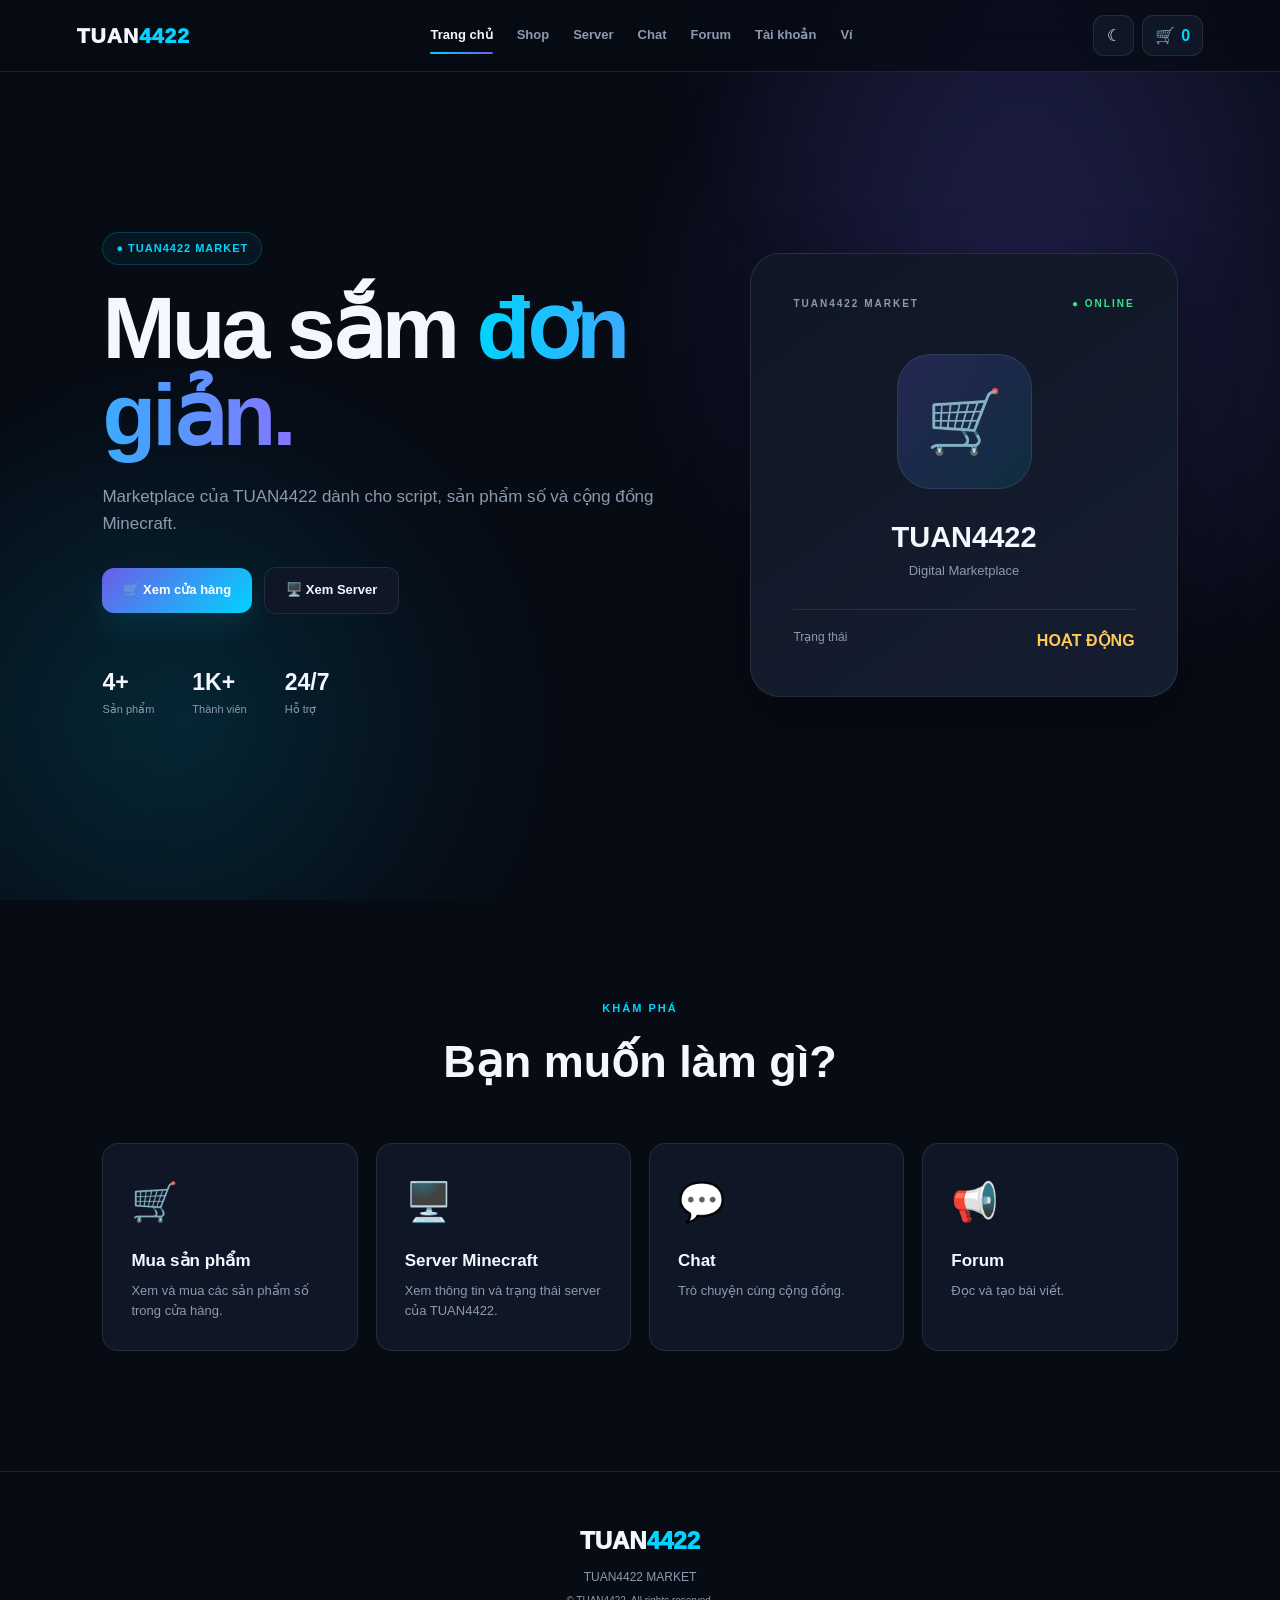
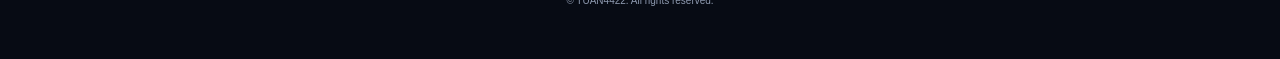
==== commit 550bd08b: "Update index.html" ====
--- a/index.html
+++ b/index.html
@@ -2,512 +2,234 @@
 <html lang="vi">
 <head>
   <meta charset="UTF-8">
-
-  <meta
-    name="viewport"
-    content="width=device-width, initial-scale=1.0"
-  >
-
-  <meta
-    name="description"
-    content="TUAN4422 MARKET - Nơi mua script và sản phẩm số"
-  >
-
-  <meta
-    name="theme-color"
-    content="#070b14"
-  >
-
+  <meta name="viewport" content="width=device-width, initial-scale=1.0">
+  <meta name="description" content="TUAN4422 MARKET - Marketplace sản phẩm số">
   <title>TUAN4422 MARKET</title>
-
-  <link
-    rel="stylesheet"
-    href="style.css"
-  >
+  <link rel="stylesheet" href="style.css">
 </head>
 
 <body>
 
-  <!-- =====================================================
-       HEADER
-  ====================================================== -->
-
-  <header class="header">
-
-    <a
-      href="index.html"
-      class="logo"
-    >
-      TUAN<span>4422</span>
-    </a>
-
-
-    <!-- NAVIGATION -->
-
-    <nav id="nav">
-
-      <a
-        href="index.html"
-        class="active"
-      >
-        Trang chủ
-      </a>
-
-      <a href="shop.html">
-        Shop
-      </a>
-
-      <a href="server.html">
-        Server
-      </a>
-
-      <a href="chat.html">
-        Chat
-      </a>
-
-      <a href="forum.html">
-        Forum
-      </a>
-
-      <a href="account.html">
-        Tài khoản
-      </a>
-
-      <a href="wallet.html">
-        Ví
-      </a>
-
-    </nav>
-
-
-    <!-- HEADER ACTIONS -->
-
-    <div class="header-actions">
-
-      <!-- DARK / LIGHT -->
-
-      <button
-        id="themeBtn"
-        class="icon-btn"
-        aria-label="Đổi giao diện"
-        title="Đổi giao diện"
-      >
-        ☾
+<header class="header">
+
+  <a href="index.html" class="logo">
+    TUAN<span>4422</span>
+  </a>
+
+  <nav id="nav">
+    <a href="index.html" class="active">Trang chủ</a>
+    <a href="shop.html">Shop</a>
+    <a href="server.html">Server</a>
+    <a href="chat.html">Chat</a>
+    <a href="forum.html">Forum</a>
+    <a href="account.html">Tài khoản</a>
+    <a href="wallet.html">Ví</a>
+  </nav>
+
+  <div class="header-actions">
+    <button id="themeBtn" class="icon-btn">☾</button>
+
+    <button id="cartBtn" class="cart-btn">
+      🛒
+      <span id="cartCount">0</span>
+    </button>
+
+    <button id="menuBtn" class="menu-btn">☰</button>
+  </div>
+
+</header>
+
+
+<main>
+
+  <section class="home-hero">
+
+    <div class="hero-content">
+
+      <div class="badge">
+        ● TUAN4422 MARKET
+      </div>
+
+      <h1>
+        Mua sắm
+        <span>đơn giản.</span>
+      </h1>
+
+      <p>
+        Marketplace của TUAN4422 dành cho script,
+        sản phẩm số và cộng đồng Minecraft.
+      </p>
+
+      <div class="hero-buttons">
+
+        <a href="shop.html" class="btn primary">
+          🛒 Xem cửa hàng
+        </a>
+
+        <a href="server.html" class="btn secondary">
+          🖥️ Xem Server
+        </a>
+
+      </div>
+
+      <div class="stats">
+
+        <div>
+          <strong>4+</strong>
+          <span>Sản phẩm</span>
+        </div>
+
+        <div>
+          <strong>1K+</strong>
+          <span>Thành viên</span>
+        </div>
+
+        <div>
+          <strong>24/7</strong>
+          <span>Hỗ trợ</span>
+        </div>
+
+      </div>
+
+    </div>
+
+
+    <div class="hero-card">
+
+      <div class="hero-card-top">
+        <span>TUAN4422 MARKET</span>
+        <span class="online">● ONLINE</span>
+      </div>
+
+      <div class="market-icon">
+        🛒
+      </div>
+
+      <h2>TUAN4422</h2>
+
+      <p>Digital Marketplace</p>
+
+      <div class="hero-price">
+        <span>Trạng thái</span>
+        <strong>HOẠT ĐỘNG</strong>
+      </div>
+
+    </div>
+
+  </section>
+
+
+  <section class="quick-section">
+
+    <div class="section-title">
+
+      <div class="small-title">
+        KHÁM PHÁ
+      </div>
+
+      <h2>
+        Bạn muốn làm gì?
+      </h2>
+
+    </div>
+
+
+    <div class="quick-grid">
+
+      <a href="shop.html" class="quick-card">
+        <div>🛒</div>
+        <h3>Mua sản phẩm</h3>
+        <p>
+          Xem và mua các sản phẩm số
+          trong cửa hàng.
+        </p>
+      </a>
+
+
+      <a href="server.html" class="quick-card">
+        <div>🖥️</div>
+        <h3>Server Minecraft</h3>
+        <p>
+          Xem thông tin và trạng thái
+          server của TUAN4422.
+        </p>
+      </a>
+
+
+      <a href="chat.html" class="quick-card">
+        <div>💬</div>
+        <h3>Chat</h3>
+        <p>
+          Trò chuyện cùng cộng đồng.
+        </p>
+      </a>
+
+
+      <a href="forum.html" class="quick-card">
+        <div>📢</div>
+        <h3>Forum</h3>
+        <p>
+          Đọc và tạo bài viết.
+        </p>
+      </a>
+
+    </div>
+
+  </section>
+
+</main>
+
+
+<div id="cartModal" class="modal">
+
+  <div class="modal-box">
+
+    <div class="modal-header">
+
+      <h2>🛒 Giỏ hàng</h2>
+
+      <button id="closeCart" type="button">
+        ×
       </button>
 
-
-      <!-- CART -->
-
-      <button
-        id="cartBtn"
-        class="cart-btn"
-        aria-label="Giỏ hàng"
-        title="Giỏ hàng"
-      >
-        🛒
-        <span id="cartCount">0</span>
-      </button>
-
-
-      <!-- MOBILE MENU -->
-
-      <button
-        id="menuBtn"
-        class="menu-btn"
-        aria-label="Mở menu"
-        title="Menu"
-      >
-        ☰
-      </button>
-
-    </div>
-
-  </header>
-
-
-  <!-- =====================================================
-       MAIN
-  ====================================================== -->
-
-  <main>
-
-
-    <!-- ===================================================
-         HERO
-    ==================================================== -->
-
-    <section class="home-hero">
-
-
-      <!-- LEFT -->
-
-      <div class="hero-content">
-
-        <div class="badge">
-          ● TUAN4422 MARKET
-        </div>
-
-
-        <h1>
-          Mua sắm
-          <span>đơn giản.</span>
-        </h1>
-
-
-        <p>
-          Chào mừng bạn đến với TUAN4422 MARKET —
-          nơi cung cấp script và các sản phẩm số
-          với giao diện đơn giản, hiện đại và dễ sử dụng.
-        </p>
-
-
-        <!-- BUTTONS -->
-
-        <div class="hero-buttons">
-
-          <a
-            href="shop.html"
-            class="btn primary"
-          >
-            🛒 Xem cửa hàng
-          </a>
-
-          <a
-            href="server.html"
-            class="btn secondary"
-          >
-            🖥️ Xem Server
-          </a>
-
-        </div>
-
-
-        <!-- STATS -->
-
-        <div class="stats">
-
-          <div>
-
-            <strong id="productStat">
-              0
-            </strong>
-
-            <span>
-              Sản phẩm
-            </span>
-
-          </div>
-
-
-          <div>
-
-            <strong>
-              1K+
-            </strong>
-
-            <span>
-              Thành viên
-            </span>
-
-          </div>
-
-
-          <div>
-
-            <strong>
-              24/7
-            </strong>
-
-            <span>
-              Hỗ trợ
-            </span>
-
-          </div>
-
-        </div>
-
-      </div>
-
-
-      <!-- =================================================
-           RIGHT - MARKET CARD
-      ================================================== -->
-
-      <div class="hero-card">
-
-
-        <div class="hero-card-top">
-
-          <span>
-            TUAN4422 MARKET
-          </span>
-
-          <span class="online">
-            ● ONLINE
-          </span>
-
-        </div>
-
-
-        <!-- ICON -->
-
-        <div class="market-icon">
-          🛒
-        </div>
-
-
-        <!-- TITLE -->
-
-        <h2>
-          TUAN4422
-        </h2>
-
-
-        <p>
-          Digital Marketplace
-        </p>
-
-
-        <!-- PRICE -->
-
-        <div class="hero-price">
-
-          <span>
-            Trạng thái
-          </span>
-
-          <strong>
-            HOẠT ĐỘNG
-          </strong>
-
-        </div>
-
-      </div>
-
-    </section>
-
-
-
-    <!-- ===================================================
-         QUICK ACCESS
-    ==================================================== -->
-
-    <section class="quick-section">
-
-
-      <div class="section-title">
-
-        <div class="small-title">
-          KHÁM PHÁ
-        </div>
-
-        <h2>
-          Bạn muốn làm gì?
-        </h2>
-
-      </div>
-
-
-      <div class="quick-grid">
-
-
-        <!-- SHOP -->
-
-        <a
-          href="shop.html"
-          class="quick-card"
-        >
-
-          <div>
-            🛒
-          </div>
-
-          <h3>
-            Mua sản phẩm
-          </h3>
-
-          <p>
-            Xem và mua các script,
-            tài khoản hợp lệ và sản phẩm số.
-          </p>
-
-        </a>
-
-
-        <!-- SERVER -->
-
-        <a
-          href="server.html"
-          class="quick-card"
-        >
-
-          <div>
-            🖥️
-          </div>
-
-          <h3>
-            Xem Server
-          </h3>
-
-          <p>
-            Xem thông tin và trạng thái
-            server TUAN4422.
-          </p>
-
-        </a>
-
-
-        <!-- CHAT -->
-
-        <a
-          href="chat.html"
-          class="quick-card"
-        >
-
-          <div>
-            💬
-          </div>
-
-          <h3>
-            Chat
-          </h3>
-
-          <p>
-            Tham gia trò chuyện
-            cùng cộng đồng.
-          </p>
-
-        </a>
-
-
-        <!-- FORUM -->
-
-        <a
-          href="forum.html"
-          class="quick-card"
-        >
-
-          <div>
-            💬
-          </div>
-
-          <h3>
-            Forum
-          </h3>
-
-          <p>
-            Đọc bài viết và
-            thảo luận cùng mọi người.
-          </p>
-
-        </a>
-
-      </div>
-
-    </section>
-
-  </main>
-
-
-
-  <!-- =====================================================
-       FOOTER
-  ====================================================== -->
-
-  <footer>
-
-    <div class="footer-logo">
-      TUAN<span>4422</span>
-    </div>
-
-    <p>
-      TUAN4422 MARKET
-    </p>
-
-    <small>
-      © <span id="year"></span>
-      TUAN4422. All rights reserved.
-    </small>
-
-  </footer>
-
-
-
-  <!-- =====================================================
-       CART MODAL
-  ====================================================== -->
-
-  <div
-    id="cartModal"
-    class="modal"
-  >
-
-    <div class="modal-box">
-
-      <div class="modal-header">
-
-        <h2>
-          🛒 Giỏ hàng
-        </h2>
-
-        <button
-          id="closeCart"
-          aria-label="Đóng"
-        >
-          ×
-        </button>
-
-      </div>
-
-
-      <div id="cartItems">
-
-        <div class="empty">
-          Giỏ hàng đang trống.
-        </div>
-
-      </div>
-
-
-      <div class="cart-total">
-
-        <span>
-          Tổng cộng
-        </span>
-
-        <strong id="cartTotal">
-          0đ
-        </strong>
-
-      </div>
-
-
-      <button
-        id="checkoutBtn"
-        class="btn primary full"
-      >
-        Thanh toán
-      </button>
-
-    </div>
+    </div>
+
+    <div id="cartItems"></div>
+
+    <div class="cart-total">
+      <span>Tổng cộng</span>
+      <strong id="cartTotal">0đ</strong>
+    </div>
+
+    <button id="checkoutBtn" class="btn primary full">
+      Thanh toán
+    </button>
 
   </div>
 
-
-
-  <!-- =====================================================
-       TOAST
-  ====================================================== -->
-
-  <div id="toast"></div>
-
-
-
-  <!-- =====================================================
-       SCRIPT
-  ====================================================== -->
-
-  <script src="script.js"></script>
+</div>
+
+
+<div id="toast"></div>
+
+
+<footer>
+
+  <div class="footer-logo">
+    TUAN<span>4422</span>
+  </div>
+
+  <p>TUAN4422 MARKET</p>
+
+  <small>
+    © <span id="year"></span>
+    TUAN4422. All rights reserved.
+  </small>
+
+</footer>
+
+
+<script src="script.js"></script>
 
 </body>
 </html>
--- a/style.css
+++ b/style.css
@@ -2385,4 +2385,180 @@
     font-size: 19px;
   }
 
-}
+}/* =========================================================
+   CART FIX - PC + MOBILE
+========================================================= */
+
+body.cart-open {
+  overflow: hidden;
+}
+
+.modal {
+  position: fixed;
+  inset: 0;
+
+  width: 100%;
+  height: 100%;
+
+  display: none;
+
+  align-items: center;
+  justify-content: center;
+
+  padding: 20px;
+
+  box-sizing: border-box;
+
+  background: rgba(0, 0, 0, 0.75);
+
+  z-index: 99999;
+}
+
+.modal.show {
+  display: flex;
+}
+
+.modal-box {
+  position: relative;
+
+  width: min(520px, 100%);
+
+  max-height: calc(100vh - 40px);
+
+  overflow-y: auto;
+
+  box-sizing: border-box;
+
+  border-radius: 18px;
+}
+
+
+/* Nút X */
+
+#closeCart {
+  position: relative;
+
+  width: 42px;
+  height: 42px;
+
+  display: flex;
+
+  align-items: center;
+  justify-content: center;
+
+  flex-shrink: 0;
+
+  padding: 0;
+
+  border: 0;
+
+  border-radius: 10px;
+
+  background: transparent;
+
+  color: inherit;
+
+  font-size: 28px;
+
+  line-height: 1;
+
+  cursor: pointer;
+
+  z-index: 20;
+}
+
+#closeCart:hover {
+  background: rgba(255,255,255,0.1);
+}
+
+
+/* Nút tăng giảm */
+
+.small-btn {
+  min-width: 32px;
+  min-height: 32px;
+
+  border: 1px solid var(--border);
+
+  border-radius: 8px;
+
+  background: var(--surface-2);
+
+  color: var(--text);
+
+  cursor: pointer;
+}
+
+.small-btn:hover {
+  background: var(--surface-3);
+}
+
+
+/* Nút xóa */
+
+.remove-cart {
+  width: 36px;
+  height: 36px;
+
+  flex-shrink: 0;
+
+  border: 0;
+
+  border-radius: 8px;
+
+  background: transparent;
+
+  color: var(--red);
+
+  font-size: 24px;
+
+  cursor: pointer;
+}
+
+.remove-cart:hover {
+  background: rgba(255, 70, 70, 0.1);
+}
+
+
+/* =========================================================
+   MOBILE
+========================================================= */
+
+@media (max-width: 520px) {
+
+  .modal {
+    padding: 10px;
+
+    align-items: flex-end;
+  }
+
+  .modal-box {
+
+    width: 100%;
+
+    max-height:
+      calc(100vh - 20px);
+
+    border-radius:
+      18px 18px 0 0;
+  }
+
+}
+
+
+/* =========================================================
+   SMALL PHONE
+========================================================= */
+
+@media (max-width: 360px) {
+
+  .modal {
+    padding: 5px;
+  }
+
+  .modal-box {
+    max-height:
+      calc(100vh - 10px);
+  }
+
+}
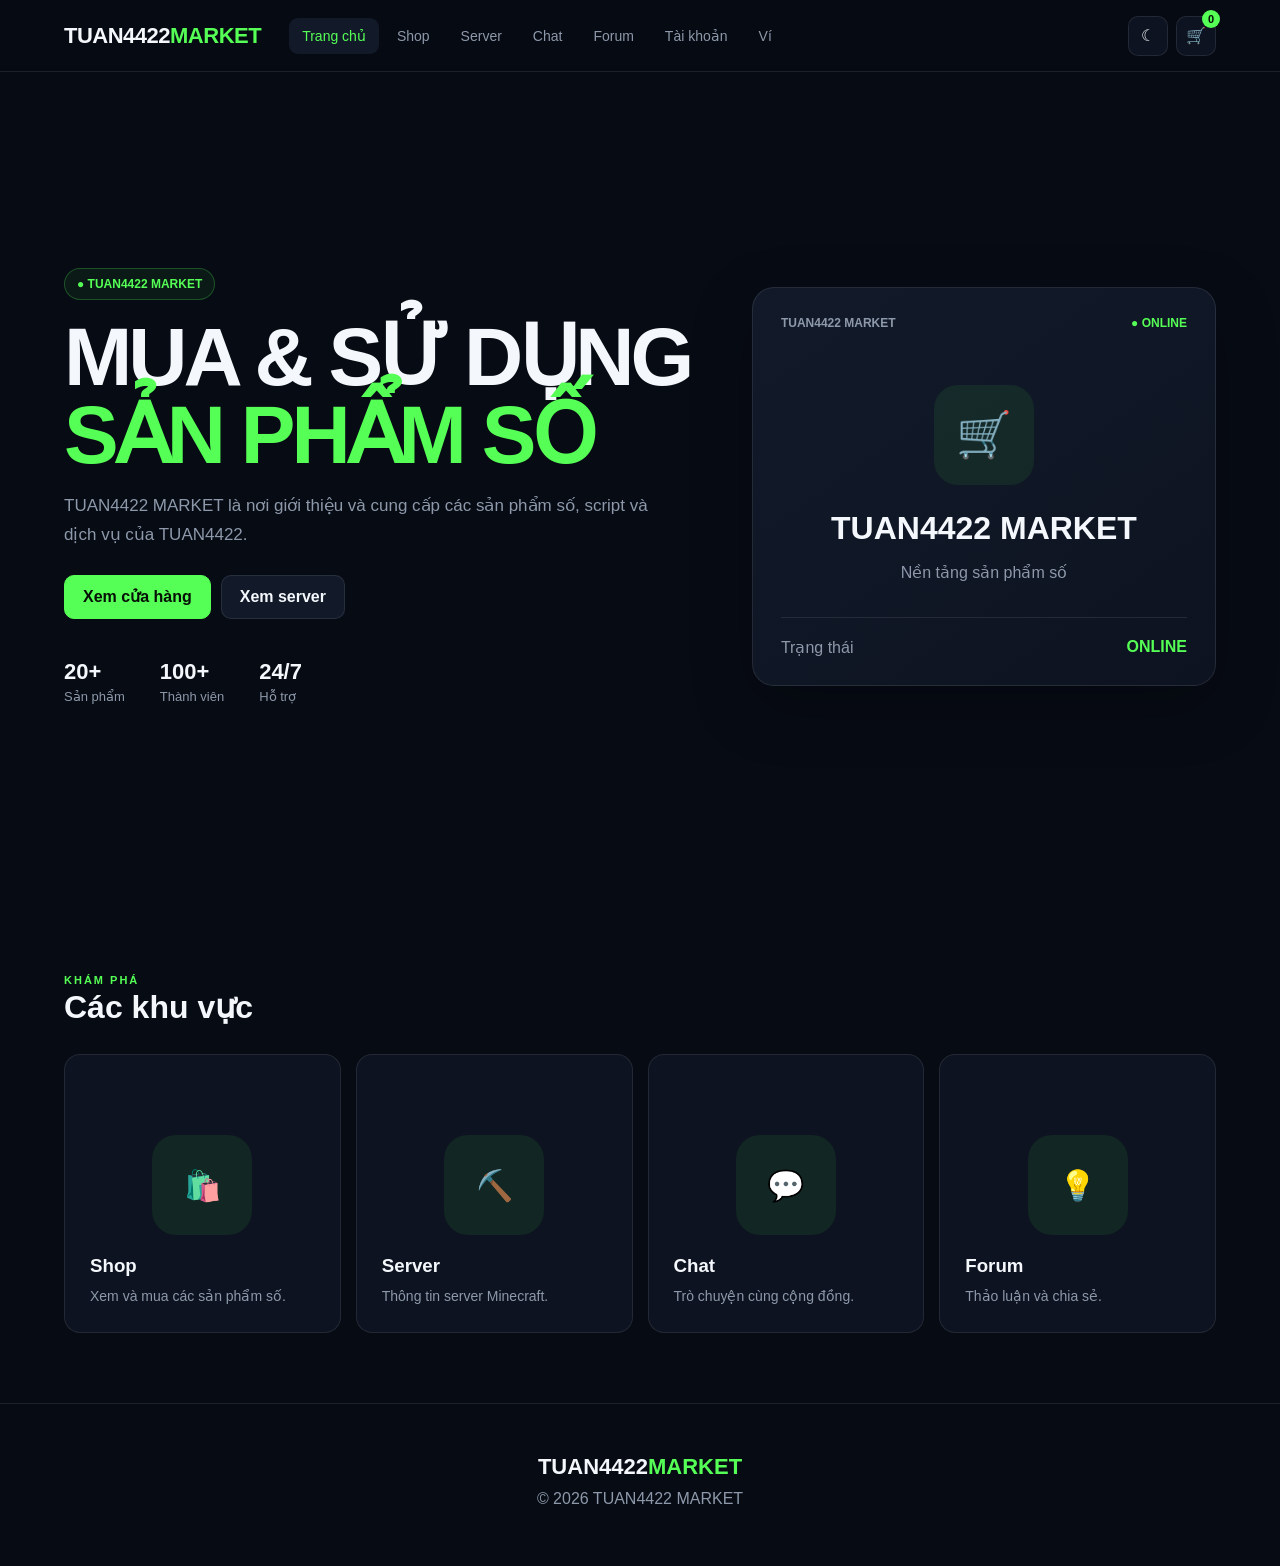
==== commit fb27254c: "Update index.html" ====
--- a/index.html
+++ b/index.html
@@ -3,7 +3,7 @@
 <head>
   <meta charset="UTF-8">
   <meta name="viewport" content="width=device-width, initial-scale=1.0">
-  <meta name="description" content="TUAN4422 MARKET - Marketplace sản phẩm số">
+  <meta name="description" content="TUAN4422 MARKET - Shop sản phẩm số">
   <title>TUAN4422 MARKET</title>
   <link rel="stylesheet" href="style.css">
 </head>
@@ -11,13 +11,12 @@
 <body>
 
 <header class="header">
-
-  <a href="index.html" class="logo">
-    TUAN<span>4422</span>
+  <a class="logo" href="index.html">
+    TUAN4422<span>MARKET</span>
   </a>
 
   <nav id="nav">
-    <a href="index.html" class="active">Trang chủ</a>
+    <a class="active" href="index.html">Trang chủ</a>
     <a href="shop.html">Shop</a>
     <a href="server.html">Server</a>
     <a href="chat.html">Chat</a>
@@ -36,172 +35,167 @@
 
     <button id="menuBtn" class="menu-btn">☰</button>
   </div>
-
 </header>
 
-
 <main>
 
-  <section class="home-hero">
-
-    <div class="hero-content">
-
-      <div class="badge">
-        ● TUAN4422 MARKET
+<section class="home-hero">
+
+  <div class="hero-content">
+
+    <div class="badge">
+      ● TUAN4422 MARKET
+    </div>
+
+    <h1>
+      MUA & SỬ DỤNG
+      <span>SẢN PHẨM SỐ</span>
+    </h1>
+
+    <p>
+      TUAN4422 MARKET là nơi giới thiệu và cung cấp
+      các sản phẩm số, script và dịch vụ của TUAN4422.
+    </p>
+
+    <div class="hero-buttons">
+      <a class="btn primary" href="shop.html">
+        Xem cửa hàng
+      </a>
+
+      <a class="btn secondary" href="server.html">
+        Xem server
+      </a>
+    </div>
+
+    <div class="stats">
+
+      <div>
+        <strong>20+</strong>
+        <span>Sản phẩm</span>
       </div>
 
-      <h1>
-        Mua sắm
-        <span>đơn giản.</span>
-      </h1>
-
-      <p>
-        Marketplace của TUAN4422 dành cho script,
-        sản phẩm số và cộng đồng Minecraft.
-      </p>
-
-      <div class="hero-buttons">
-
-        <a href="shop.html" class="btn primary">
-          🛒 Xem cửa hàng
-        </a>
-
-        <a href="server.html" class="btn secondary">
-          🖥️ Xem Server
-        </a>
-
+      <div>
+        <strong>100+</strong>
+        <span>Thành viên</span>
       </div>
 
-      <div class="stats">
-
-        <div>
-          <strong>4+</strong>
-          <span>Sản phẩm</span>
-        </div>
-
-        <div>
-          <strong>1K+</strong>
-          <span>Thành viên</span>
-        </div>
-
-        <div>
-          <strong>24/7</strong>
-          <span>Hỗ trợ</span>
-        </div>
-
+      <div>
+        <strong>24/7</strong>
+        <span>Hỗ trợ</span>
       </div>
 
     </div>
 
-
-    <div class="hero-card">
-
-      <div class="hero-card-top">
-        <span>TUAN4422 MARKET</span>
-        <span class="online">● ONLINE</span>
-      </div>
-
-      <div class="market-icon">
-        🛒
-      </div>
-
-      <h2>TUAN4422</h2>
-
-      <p>Digital Marketplace</p>
-
-      <div class="hero-price">
-        <span>Trạng thái</span>
-        <strong>HOẠT ĐỘNG</strong>
-      </div>
-
-    </div>
-
-  </section>
-
-
-  <section class="quick-section">
-
-    <div class="section-title">
-
-      <div class="small-title">
-        KHÁM PHÁ
-      </div>
-
-      <h2>
-        Bạn muốn làm gì?
-      </h2>
-
-    </div>
-
-
-    <div class="quick-grid">
-
-      <a href="shop.html" class="quick-card">
-        <div>🛒</div>
-        <h3>Mua sản phẩm</h3>
-        <p>
-          Xem và mua các sản phẩm số
-          trong cửa hàng.
-        </p>
-      </a>
-
-
-      <a href="server.html" class="quick-card">
-        <div>🖥️</div>
-        <h3>Server Minecraft</h3>
-        <p>
-          Xem thông tin và trạng thái
-          server của TUAN4422.
-        </p>
-      </a>
-
-
-      <a href="chat.html" class="quick-card">
-        <div>💬</div>
-        <h3>Chat</h3>
-        <p>
-          Trò chuyện cùng cộng đồng.
-        </p>
-      </a>
-
-
-      <a href="forum.html" class="quick-card">
-        <div>📢</div>
-        <h3>Forum</h3>
-        <p>
-          Đọc và tạo bài viết.
-        </p>
-      </a>
-
-    </div>
-
-  </section>
+  </div>
+
+  <div class="hero-card">
+
+    <div class="hero-card-top">
+      <strong>TUAN4422 MARKET</strong>
+      <span class="online">● ONLINE</span>
+    </div>
+
+    <div class="market-icon">
+      🛒
+    </div>
+
+    <h2>TUAN4422 MARKET</h2>
+
+    <p>
+      Nền tảng sản phẩm số
+    </p>
+
+    <div class="hero-price">
+      <span>Trạng thái</span>
+      <strong>ONLINE</strong>
+    </div>
+
+  </div>
+
+</section>
+
+
+<section class="quick-section">
+
+  <div class="section-title">
+    <div>
+      <small class="small-title">KHÁM PHÁ</small>
+      <h2>Các khu vực</h2>
+    </div>
+  </div>
+
+  <div class="quick-grid">
+
+    <a class="quick-card" href="shop.html">
+      <div class="market-icon">🛍️</div>
+      <h3>Shop</h3>
+      <p>Xem và mua các sản phẩm số.</p>
+    </a>
+
+    <a class="quick-card" href="server.html">
+      <div class="market-icon">⛏️</div>
+      <h3>Server</h3>
+      <p>Thông tin server Minecraft.</p>
+    </a>
+
+    <a class="quick-card" href="chat.html">
+      <div class="market-icon">💬</div>
+      <h3>Chat</h3>
+      <p>Trò chuyện cùng cộng đồng.</p>
+    </a>
+
+    <a class="quick-card" href="forum.html">
+      <div class="market-icon">💡</div>
+      <h3>Forum</h3>
+      <p>Thảo luận và chia sẻ.</p>
+    </a>
+
+  </div>
+
+</section>
 
 </main>
 
 
+<footer>
+  <div class="footer-logo">
+    TUAN4422<span>MARKET</span>
+  </div>
+
+  <p>
+    © <span id="year"></span> TUAN4422 MARKET
+  </p>
+</footer>
+
+
+<!-- CART -->
+
 <div id="cartModal" class="modal">
 
   <div class="modal-box">
 
     <div class="modal-header">
-
       <h2>🛒 Giỏ hàng</h2>
 
-      <button id="closeCart" type="button">
+      <button
+        id="cartClose"
+        class="modal-close"
+        type="button">
         ×
       </button>
-
     </div>
 
     <div id="cartItems"></div>
 
     <div class="cart-total">
       <span>Tổng cộng</span>
-      <strong id="cartTotal">0đ</strong>
-    </div>
-
-    <button id="checkoutBtn" class="btn primary full">
+      <strong id="cartTotal">0$</strong>
+    </div>
+
+    <button
+      id="checkoutBtn"
+      class="btn primary full"
+      type="button">
       Thanh toán
     </button>
 
@@ -212,23 +206,6 @@
 
 <div id="toast"></div>
 
-
-<footer>
-
-  <div class="footer-logo">
-    TUAN<span>4422</span>
-  </div>
-
-  <p>TUAN4422 MARKET</p>
-
-  <small>
-    © <span id="year"></span>
-    TUAN4422. All rights reserved.
-  </small>
-
-</footer>
-
-
 <script src="script.js"></script>
 
 </body>
--- a/style.css
+++ b/style.css
@@ -1,133 +1,87 @@
-/* =========================================================
-   TUAN4422 MARKET
-   STYLE.CSS - FULL VERSION
-   BẢNG TUAN4422 MARKET ĐÃ ĐƯỢC CHỈNH THẲNG
-========================================================= */
-
-
-/* =========================================================
-   1. VARIABLES
-========================================================= */
-
 :root {
+
   --bg: #070b14;
-  --bg-soft: #0b101c;
-
-  --surface: #0f1625;
-  --surface-2: #151e30;
-  --surface-3: #1b263b;
-
-  --text: #f5f7ff;
-  --muted: #8d99af;
-
-  --primary: #6c5ce7;
-  --primary-light: #8477ff;
-
-  --cyan: #00d4ff;
-  --green: #35e58c;
-  --yellow: #ffc857;
-  --red: #ff5f73;
-
-  --border: rgba(255, 255, 255, 0.09);
-
-  --radius-sm: 10px;
+  --surface: #0d1320;
+  --surface-2: #121a2a;
+  --surface-3: #182236;
+
+  --text: #f4f7fb;
+  --muted: #8d99aa;
+
+  --primary: #55ff55;
+  --primary-light: #8aff8a;
+
+  --cyan: #35d9ff;
+  --green: #55ff55;
+  --yellow: #ffd84d;
+  --red: #ff5d6c;
+
+  --border: rgba(255,255,255,.09);
+
   --radius: 16px;
-  --radius-lg: 24px;
-  --radius-xl: 30px;
+  --radius-small: 10px;
 
   --shadow:
-    0 20px 60px rgba(0, 0, 0, 0.35);
-
-  --transition: 0.25s ease;
-}
-
-
-/* =========================================================
-   2. LIGHT MODE
-========================================================= */
-
-body.light {
-  --bg: #f3f6fb;
-  --bg-soft: #edf1f7;
-
-  --surface: #ffffff;
-  --surface-2: #f0f3f8;
-  --surface-3: #e7ecf4;
-
-  --text: #172033;
-  --muted: #657086;
-
-  --border: rgba(20, 30, 50, 0.1);
-
-  --shadow:
-    0 20px 50px rgba(30, 50, 80, 0.12);
-}
-
-
-/* =========================================================
-   3. RESET
-========================================================= */
+    0 20px 60px rgba(0,0,0,.28);
+
+  --transition:
+    .25s ease;
+}
+
 
 * {
-  margin: 0;
-  padding: 0;
   box-sizing: border-box;
 }
+
 
 html {
   scroll-behavior: smooth;
 }
 
+
 body {
+
+  margin: 0;
+
   min-height: 100vh;
 
+  background: var(--bg);
+
+  color: var(--text);
+
   font-family:
-    Inter,
     Arial,
     Helvetica,
     sans-serif;
 
-  color: var(--text);
-  background: var(--bg);
-
-  line-height: 1.6;
-
-  overflow-x: hidden;
-
   transition:
-    background 0.25s ease,
-    color 0.25s ease;
-}
-
-body::before {
-  content: "";
-
-  position: fixed;
-
-  inset: 0;
-
-  pointer-events: none;
-
-  z-index: -1;
-
-  background:
-    radial-gradient(
-      circle at 80% 0%,
-      rgba(108, 92, 231, 0.12),
-      transparent 28%
-    ),
-
-    radial-gradient(
-      circle at 10% 80%,
-      rgba(0, 212, 255, 0.06),
-      transparent 25%
-    );
-}
+    background .25s ease,
+    color .25s ease;
+}
+
+
+body.light {
+
+  --bg: #f3f6fa;
+  --surface: #ffffff;
+  --surface-2: #eef2f6;
+  --surface-3: #e4e9ef;
+
+  --text: #111827;
+  --muted: #657184;
+
+  --border: rgba(0,0,0,.1);
+
+  --shadow:
+    0 20px 50px rgba(0,0,0,.1);
+}
+
 
 a {
   color: inherit;
   text-decoration: none;
 }
+
 
 button,
 input,
@@ -135,2430 +89,2518 @@
   font: inherit;
 }
 
+
 button {
   cursor: pointer;
 }
 
-img {
-  max-width: 100%;
-  display: block;
-}
-
-
-/* =========================================================
-   4. HEADER
-========================================================= */
 
 .header {
-  position: fixed;
+
+  position: sticky;
 
   top: 0;
-  left: 0;
-  right: 0;
+
+  z-index: 1000;
 
   height: 72px;
 
-  z-index: 1000;
-
   display: flex;
+
   align-items: center;
-  justify-content: space-between;
-
-  padding: 0 6%;
-
-  background:
-    rgba(7, 11, 20, 0.78);
-
-  backdrop-filter: blur(18px);
-  -webkit-backdrop-filter: blur(18px);
+
+  gap: 28px;
+
+  padding:
+    0 5%;
+
+  background:
+    rgba(7,11,20,.88);
+
+  backdrop-filter:
+    blur(18px);
 
   border-bottom:
     1px solid var(--border);
 }
 
+
 body.light .header {
   background:
-    rgba(255, 255, 255, 0.82);
-}
-
-
-/* LOGO */
+    rgba(255,255,255,.88);
+}
+
 
 .logo {
-  display: inline-flex;
+
+  font-size: 22px;
+
+  font-weight: 900;
+
+  letter-spacing: -.5px;
+
+  white-space: nowrap;
+}
+
+
+.logo span,
+.footer-logo span {
+  color: var(--primary);
+}
+
+
+nav {
+
+  display: flex;
+
   align-items: center;
 
-  font-size: 21px;
-  font-weight: 1000;
-
-  letter-spacing: 1px;
-
-  white-space: nowrap;
-}
-
-.logo span {
-  color: var(--cyan);
-}
-
-
-/* NAVIGATION */
-
-nav {
-  display: flex;
-  align-items: center;
-  gap: 24px;
-}
+  gap: 5px;
+
+  flex: 1;
+}
+
 
 nav a {
-  position: relative;
+
+  padding:
+    10px 13px;
+
+  border-radius:
+    9px;
 
   color: var(--muted);
 
-  font-size: 13px;
-  font-weight: 800;
-
-  transition: var(--transition);
-}
+  font-size: 14px;
+
+  transition:
+    var(--transition);
+}
+
 
 nav a:hover,
 nav a.active {
+
   color: var(--text);
-}
-
-nav a.active::after {
-  content: "";
-
-  position: absolute;
-
-  left: 0;
-  right: 0;
-  bottom: -8px;
-
-  height: 2px;
-
-  border-radius: 10px;
-
-  background:
-    linear-gradient(
-      90deg,
-      var(--cyan),
-      var(--primary)
-    );
-}
-
-
-/* HEADER ACTIONS */
+
+  background:
+    var(--surface-2);
+}
+
+
+nav a.active {
+  color: var(--primary);
+}
+
 
 .header-actions {
+
   display: flex;
+
   align-items: center;
+
   gap: 8px;
 }
+
 
 .icon-btn,
 .cart-btn,
 .menu-btn {
-  height: 41px;
 
   border: 1px solid var(--border);
-  border-radius: 11px;
 
   background: var(--surface);
 
   color: var(--text);
 
+  border-radius: 10px;
+
+  height: 40px;
+
+  min-width: 40px;
+
+  display: flex;
+
+  align-items: center;
+
+  justify-content: center;
+
   transition: var(--transition);
 }
 
-.icon-btn {
-  width: 41px;
-}
+
+.icon-btn:hover,
+.cart-btn:hover,
+.menu-btn:hover {
+  border-color: var(--primary);
+}
+
 
 .cart-btn {
-  display: inline-flex;
+  position: relative;
+}
+
+
+.cart-btn span {
+
+  position: absolute;
+
+  right: -5px;
+
+  top: -7px;
+
+  min-width: 18px;
+
+  height: 18px;
+
+  padding: 0 4px;
+
+  border-radius: 20px;
+
+  background: var(--primary);
+
+  color: #061006;
+
+  font-size: 11px;
+
+  font-weight: bold;
+
+  display: flex;
+
   align-items: center;
+
   justify-content: center;
-
-  gap: 6px;
-
-  padding: 0 12px;
-}
-
-.cart-btn span {
-  color: var(--cyan);
-  font-weight: 900;
-}
-
-.icon-btn:hover,
-.cart-btn:hover {
-  border-color:
-    rgba(0, 212, 255, 0.35);
-
-  transform: translateY(-2px);
-}
+}
+
 
 .menu-btn {
   display: none;
-
-  width: 41px;
-
-  font-size: 18px;
-}
-
-
-/* =========================================================
-   5. GENERAL BUTTON
-========================================================= */
+}
+
+
+/* BUTTONS */
 
 .btn {
+
+  min-height: 44px;
+
   display: inline-flex;
 
   align-items: center;
+
   justify-content: center;
 
-  min-height: 45px;
-
-  padding: 12px 21px;
+  gap: 8px;
+
+  padding:
+    0 18px;
+
+  border-radius:
+    10px;
+
+  border: 1px solid var(--border);
+
+  font-weight: 700;
+
+  transition:
+    var(--transition);
+}
+
+
+.btn.primary {
+
+  background: var(--primary);
+
+  color: #061006;
+
+  border-color: var(--primary);
+}
+
+
+.btn.primary:hover {
+
+  transform:
+    translateY(-2px);
+
+  box-shadow:
+    0 10px 30px
+    rgba(85,255,85,.18);
+}
+
+
+.btn.secondary {
+
+  background: var(--surface-2);
+
+  color: var(--text);
+}
+
+
+.btn.secondary:hover {
+  border-color: var(--primary);
+}
+
+
+.btn.full {
+  width: 100%;
+}
+
+
+.small-btn {
+
+  border:
+    1px solid var(--border);
+
+  background:
+    var(--surface-2);
+
+  color:
+    var(--text);
+
+  padding:
+    8px 11px;
+
+  border-radius:
+    8px;
+
+  font-size: 13px;
+
+  transition:
+    var(--transition);
+}
+
+
+.small-btn:hover {
+  border-color: var(--primary);
+}
+
+
+.buy-btn {
+  background:
+    rgba(85,255,85,.1);
+
+  color:
+    var(--primary);
+}
+
+
+/* HOME */
+
+.home-hero {
+
+  width: min(1200px, 90%);
+
+  margin:
+    0 auto;
+
+  min-height:
+    calc(100vh - 72px);
+
+  display: grid;
+
+  grid-template-columns:
+    1.15fr .85fr;
+
+  align-items: center;
+
+  gap: 60px;
+
+  padding:
+    70px 0;
+}
+
+
+.hero-content {
+  max-width: 680px;
+}
+
+
+.badge {
+
+  display: inline-flex;
+
+  padding:
+    8px 12px;
+
+  border:
+    1px solid
+    rgba(85,255,85,.25);
+
+  border-radius:
+    30px;
+
+  color:
+    var(--primary);
+
+  background:
+    rgba(85,255,85,.06);
+
+  font-size:
+    12px;
+
+  font-weight:
+    700;
+}
+
+
+.hero-content h1 {
+
+  margin:
+    18px 0;
+
+  font-size:
+    clamp(45px, 7vw, 82px);
+
+  line-height:
+    .95;
+
+  letter-spacing:
+    -4px;
+}
+
+
+.hero-content h1 span {
+  display: block;
+  color: var(--primary);
+}
+
+
+.hero-content > p {
+
+  max-width: 620px;
+
+  color: var(--muted);
+
+  font-size:
+    17px;
+
+  line-height:
+    1.7;
+}
+
+
+.hero-buttons {
+
+  display: flex;
+
+  flex-wrap: wrap;
+
+  gap: 10px;
+
+  margin-top: 25px;
+}
+
+
+.stats {
+
+  display: flex;
+
+  flex-wrap: wrap;
+
+  gap: 35px;
+
+  margin-top: 40px;
+}
+
+
+.stats div {
+
+  display: flex;
+
+  flex-direction: column;
+
+  gap: 4px;
+}
+
+
+.stats strong {
+  font-size: 22px;
+}
+
+
+.stats span {
+  color: var(--muted);
+  font-size: 13px;
+}
+
+
+.hero-card {
+
+  padding: 28px;
+
+  border:
+    1px solid var(--border);
+
+  border-radius:
+    22px;
+
+  background:
+    linear-gradient(
+      145deg,
+      var(--surface-2),
+      var(--surface)
+    );
+
+  box-shadow:
+    var(--shadow);
+
+  transform: none;
+
+  transition:
+    transform .3s ease;
+}
+
+
+.hero-card:hover {
+  transform:
+    translateY(-5px);
+}
+
+
+.hero-card-top {
+
+  display: flex;
+
+  justify-content: space-between;
+
+  gap: 10px;
+
+  color: var(--muted);
+
+  font-size: 12px;
+
+  font-weight: bold;
+}
+
+
+.online {
+  color: var(--primary);
+}
+
+
+.market-icon {
+
+  width: 100px;
+
+  height: 100px;
+
+  margin:
+    55px auto 25px;
+
+  display: flex;
+
+  align-items: center;
+
+  justify-content: center;
+
+  border-radius:
+    24px;
+
+  background:
+    rgba(85,255,85,.08);
+
+  font-size:
+    45px;
+}
+
+
+.hero-card h2 {
+
+  text-align: center;
+
+  font-size: 32px;
+
+  margin: 0;
+}
+
+
+.hero-card p {
+
+  text-align: center;
+
+  color: var(--muted);
+}
+
+
+.hero-price {
+
+  margin-top: 35px;
+
+  padding-top: 20px;
+
+  border-top:
+    1px solid var(--border);
+
+  display: flex;
+
+  justify-content: space-between;
+}
+
+
+.hero-price span {
+  color: var(--muted);
+}
+
+
+.hero-price strong {
+  color: var(--primary);
+}
+
+
+/* QUICK */
+
+.quick-section {
+
+  width: min(1200px, 90%);
+
+  margin:
+    0 auto;
+
+  padding:
+    70px 0;
+}
+
+
+.section-title {
+  margin-bottom: 28px;
+}
+
+
+.section-title.center {
+  text-align: center;
+}
+
+
+.small-title {
+
+  color:
+    var(--primary);
+
+  font-size:
+    11px;
+
+  font-weight:
+    800;
+
+  letter-spacing:
+    2px;
+
+  margin-bottom:
+    8px;
+}
+
+
+.section-title h2 {
+
+  margin:
+    0;
+
+  font-size:
+    32px;
+}
+
+
+.quick-grid {
+
+  display: grid;
+
+  grid-template-columns:
+    repeat(4, 1fr);
+
+  gap: 15px;
+}
+
+
+.quick-card {
+
+  padding: 25px;
+
+  min-height:
+    190px;
+
+  border:
+    1px solid var(--border);
+
+  border-radius:
+    var(--radius);
+
+  background:
+    var(--surface);
+
+  transition:
+    var(--transition);
+}
+
+
+.quick-card:hover {
+
+  transform:
+    translateY(-5px);
+
+  border-color:
+    rgba(85,255,85,.4);
+}
+
+
+.quick-card > div {
+
+  font-size:
+    30px;
+
+  margin-bottom:
+    20px;
+}
+
+
+.quick-card h3 {
+  margin: 0 0 8px;
+}
+
+
+.quick-card p {
+
+  margin: 0;
+
+  color: var(--muted);
+
+  line-height:
+    1.6;
+
+  font-size:
+    14px;
+}
+
+
+/* INNER PAGE */
+
+.page {
+
+  width:
+    min(1200px, 90%);
+
+  margin:
+    0 auto;
+
+  padding:
+    70px 0;
+}
+
+
+.page-heading {
+
+  display: flex;
+
+  align-items: center;
+
+  justify-content: space-between;
+
+  gap: 20px;
+
+  margin-bottom:
+    40px;
+}
+
+
+.page-heading.center {
+  justify-content:
+    center;
+
+  text-align:
+    center;
+}
+
+
+.page-heading h1 {
+
+  margin:
+    0 0 8px;
+
+  font-size:
+    clamp(36px, 5vw, 58px);
+}
+
+
+.page-heading p {
+
+  margin: 0;
+
+  color:
+    var(--muted);
+}
+
+
+/* SEARCH */
+
+.search-box {
+
+  display: flex;
+
+  align-items: center;
+
+  gap: 10px;
+
+  margin-bottom:
+    35px;
+
+  padding:
+    0 16px;
+
+  min-height:
+    52px;
+
+  border:
+    1px solid var(--border);
+
+  border-radius:
+    12px;
+
+  background:
+    var(--surface);
+}
+
+
+.search-box input {
+
+  width: 100%;
 
   border: 0;
-  border-radius: 12px;
-
-  font-size: 13px;
-  font-weight: 900;
+
+  outline: 0;
+
+  background: transparent;
+
+  color: var(--text);
+
+  font-size:
+    15px;
+}
+
+
+/* SHOP */
+
+.product-grid {
+
+  display: grid;
+
+  grid-template-columns:
+    repeat(4, 1fr);
+
+  gap: 16px;
+}
+
+
+.product {
+
+  position: relative;
+
+  padding:
+    20px;
+
+  border:
+    1px solid var(--border);
+
+  border-radius:
+    var(--radius);
+
+  background:
+    var(--surface);
 
   transition:
-    transform var(--transition),
-    box-shadow var(--transition),
-    opacity var(--transition);
-}
-
-.btn:hover {
-  transform: translateY(-3px);
-}
-
-.btn:active {
-  transform: translateY(0);
-}
-
-.btn.primary {
-  color: #ffffff;
+    var(--transition);
+}
+
+
+.product:hover {
+
+  transform:
+    translateY(-5px);
+
+  border-color:
+    rgba(85,255,85,.35);
+}
+
+
+.product-badge {
+
+  position: absolute;
+
+  top: 12px;
+
+  right: 12px;
+
+  padding:
+    5px 8px;
+
+  border-radius:
+    6px;
+
+  background:
+    rgba(85,255,85,.1);
+
+  color:
+    var(--primary);
+
+  font-size:
+    10px;
+
+  font-weight:
+    bold;
+}
+
+
+.product-icon {
+
+  height:
+    130px;
+
+  display: flex;
+
+  align-items:
+    center;
+
+  justify-content:
+    center;
+
+  border-radius:
+    12px;
+
+  background:
+    var(--surface-2);
+
+  font-size:
+    50px;
+
+  margin-bottom:
+    18px;
+}
+
+
+.product h3 {
+  margin:
+    0 0 8px;
+}
+
+
+.product-description {
+
+  min-height:
+    45px;
+
+  color:
+    var(--muted);
+
+  font-size:
+    13px;
+
+  line-height:
+    1.5;
+}
+
+
+.product-bottom {
+
+  margin-top:
+    20px;
+}
+
+
+.price {
+
+  color:
+    var(--primary);
+
+  font-size:
+    19px;
+
+  font-weight:
+    800;
+}
+
+
+.product-buttons {
+
+  display:
+    grid;
+
+  grid-template-columns:
+    1fr 1fr;
+
+  gap:
+    7px;
+
+  margin-top:
+    14px;
+}
+
+
+/* SERVER */
+
+.server-card {
+
+  max-width:
+    750px;
+
+  margin:
+    0 auto;
+
+  padding:
+    40px;
+
+  text-align:
+    center;
+
+  border:
+    1px solid var(--border);
+
+  border-radius:
+    22px;
+
+  background:
+    var(--surface);
+
+  box-shadow:
+    var(--shadow);
+}
+
+
+.server-logo {
+
+  width:
+    100px;
+
+  height:
+    100px;
+
+  margin:
+    0 auto 20px;
+
+  display:
+    flex;
+
+  align-items:
+    center;
+
+  justify-content:
+    center;
+
+  border-radius:
+    25px;
+
+  background:
+    var(--surface-2);
+
+  font-size:
+    45px;
+}
+
+
+.server-card > p {
+
+  color:
+    var(--muted);
+
+  line-height:
+    1.7;
+}
+
+
+.server-status {
+
+  display:
+    inline-flex;
+
+  align-items:
+    center;
+
+  gap:
+    8px;
+
+  margin:
+    10px 0;
+
+  color:
+    var(--primary);
+
+  font-weight:
+    bold;
+}
+
+
+.server-status span {
+
+  width:
+    9px;
+
+  height:
+    9px;
+
+  border-radius:
+    50%;
+
+  background:
+    var(--primary);
+
+  box-shadow:
+    0 0 12px
+    var(--primary);
+}
+
+
+.server-data {
+
+  display:
+    grid;
+
+  grid-template-columns:
+    repeat(3, 1fr);
+
+  gap:
+    10px;
+
+  margin:
+    30px 0;
+
+  text-align:
+    left;
+}
+
+
+.server-data div {
+
+  padding:
+    15px;
+
+  border:
+    1px solid var(--border);
+
+  border-radius:
+    10px;
+
+  background:
+    var(--surface-2);
+}
+
+
+.server-data span {
+
+  display:
+    block;
+
+  color:
+    var(--muted);
+
+  font-size:
+    12px;
+
+  margin-bottom:
+    7px;
+}
+
+
+.green {
+  color:
+    var(--primary);
+}
+
+
+/* CHAT */
+
+.chat-container {
+
+  display:
+    grid;
+
+  grid-template-columns:
+    220px 1fr;
+
+  min-height:
+    600px;
+
+  border:
+    1px solid var(--border);
+
+  border-radius:
+    var(--radius);
+
+  overflow:
+    hidden;
+
+  background:
+    var(--surface);
+}
+
+
+.chat-sidebar {
+
+  padding:
+    20px;
+
+  border-right:
+    1px solid var(--border);
+
+  background:
+    var(--surface-2);
+}
+
+
+.chat-sidebar h3 {
+  margin-top:
+    0;
+}
+
+
+.chat-channel {
+
+  width:
+    100%;
+
+  padding:
+    12px;
+
+  margin-bottom:
+    6px;
+
+  text-align:
+    left;
+
+  border:
+    0;
+
+  border-radius:
+    8px;
+
+  background:
+    transparent;
+
+  color:
+    var(--muted);
+}
+
+
+.chat-channel:hover,
+.chat-channel.active {
+
+  background:
+    var(--surface-3);
+
+  color:
+    var(--text);
+}
+
+
+.chat-main {
+
+  display:
+    flex;
+
+  flex-direction:
+    column;
+}
+
+
+.chat-messages {
+
+  flex:
+    1;
+
+  padding:
+    25px;
+
+  overflow-y:
+    auto;
+}
+
+
+.message {
+
+  display:
+    flex;
+
+  gap:
+    12px;
+
+  margin-bottom:
+    22px;
+}
+
+
+.avatar {
+
+  width:
+    40px;
+
+  height:
+    40px;
+
+  flex-shrink:
+    0;
+
+  display:
+    flex;
+
+  align-items:
+    center;
+
+  justify-content:
+    center;
+
+  border-radius:
+    50%;
+
+  background:
+    var(--primary);
+
+  color:
+    #061006;
+
+  font-weight:
+    bold;
+}
+
+
+.avatar.blue {
+  background:
+    var(--cyan);
+}
+
+
+.message strong {
+  font-size:
+    14px;
+}
+
+
+.message p {
+
+  margin:
+    5px 0 0;
+
+  color:
+    var(--muted);
+
+  line-height:
+    1.5;
+}
+
+
+.chat-input {
+
+  display:
+    flex;
+
+  gap:
+    8px;
+
+  padding:
+    15px;
+
+  border-top:
+    1px solid var(--border);
+}
+
+
+.chat-input input {
+
+  flex:
+    1;
+
+  min-width:
+    0;
+
+  border:
+    1px solid var(--border);
+
+  border-radius:
+    10px;
+
+  background:
+    var(--surface-2);
+
+  color:
+    var(--text);
+
+  padding:
+    0 14px;
+
+  outline:
+    none;
+}
+
+
+/* FORUM */
+
+.forum-list {
+
+  display:
+    grid;
+
+  gap:
+    10px;
+}
+
+
+.forum-post {
+
+  display:
+    flex;
+
+  align-items:
+    center;
+
+  gap:
+    15px;
+
+  padding:
+    20px;
+
+  border:
+    1px solid var(--border);
+
+  border-radius:
+    var(--radius);
+
+  background:
+    var(--surface);
+
+  transition:
+    var(--transition);
+}
+
+
+.forum-post:hover {
+  border-color:
+    rgba(85,255,85,.3);
+}
+
+
+.forum-icon {
+
+  width:
+    50px;
+
+  height:
+    50px;
+
+  flex-shrink:
+    0;
+
+  display:
+    flex;
+
+  align-items:
+    center;
+
+  justify-content:
+    center;
+
+  border-radius:
+    12px;
+
+  background:
+    var(--surface-2);
+
+  font-size:
+    22px;
+}
+
+
+.forum-post h3 {
+  margin:
+    0 0 7px;
+}
+
+
+.post-meta {
+
+  color:
+    var(--muted);
+
+  font-size:
+    12px;
+}
+
+
+/* FORMS */
+
+.form-input {
+
+  width:
+    100%;
+
+  padding:
+    13px;
+
+  margin-bottom:
+    12px;
+
+  border:
+    1px solid var(--border);
+
+  border-radius:
+    10px;
+
+  background:
+    var(--surface-2);
+
+  color:
+    var(--text);
+
+  outline:
+    none;
+}
+
+
+textarea.form-input {
+
+  min-height:
+    150px;
+
+  resize:
+    vertical;
+}
+
+
+/* ACCOUNT */
+
+.account-card {
+
+  display:
+    grid;
+
+  grid-template-columns:
+    auto 1fr auto;
+
+  align-items:
+    center;
+
+  gap:
+    25px;
+
+  padding:
+    30px;
+
+  border:
+    1px solid var(--border);
+
+  border-radius:
+    var(--radius);
+
+  background:
+    var(--surface);
+}
+
+
+.profile-avatar {
+
+  width:
+    80px;
+
+  height:
+    80px;
+
+  display:
+    flex;
+
+  align-items:
+    center;
+
+  justify-content:
+    center;
+
+  border-radius:
+    50%;
+
+  background:
+    var(--primary);
+
+  color:
+    #061006;
+
+  font-size:
+    30px;
+
+  font-weight:
+    bold;
+}
+
+
+.profile-info h2 {
+  margin:
+    0 0 5px;
+}
+
+
+.profile-info p {
+  color:
+    var(--muted);
+}
+
+
+.profile-balance {
+
+  text-align:
+    right;
+}
+
+
+.profile-balance span {
+
+  display:
+    block;
+
+  color:
+    var(--muted);
+
+  font-size:
+    12px;
+}
+
+
+.profile-balance strong {
+
+  display:
+    block;
+
+  margin:
+    5px 0;
+
+  color:
+    var(--primary);
+
+  font-size:
+    24px;
+}
+
+
+.profile-balance a {
+  color:
+    var(--primary);
+
+  font-size:
+    13px;
+}
+
+
+.order-box {
+
+  padding:
+    20px;
+
+  margin-bottom:
+    10px;
+
+  border:
+    1px solid var(--border);
+
+  border-radius:
+    var(--radius);
+
+  background:
+    var(--surface);
+}
+
+
+.order-header {
+
+  display:
+    flex;
+
+  justify-content:
+    space-between;
+
+  gap:
+    10px;
+}
+
+
+.order-header span {
+  color:
+    var(--muted);
+}
+
+
+/* WALLET */
+
+.wallet-card {
+
+  padding:
+    40px;
+
+  border:
+    1px solid var(--border);
+
+  border-radius:
+    22px;
 
   background:
     linear-gradient(
       135deg,
-      var(--primary),
-      var(--cyan)
+      var(--surface-2),
+      var(--surface)
     );
-
-  box-shadow:
-    0 12px 30px
-    rgba(0, 212, 255, 0.1);
-}
-
-.btn.primary:hover {
-  box-shadow:
-    0 15px 35px
-    rgba(0, 212, 255, 0.18);
-}
-
-.btn.secondary {
-  color: var(--text);
-
-  background: var(--surface);
-
-  border: 1px solid var(--border);
-}
-
-.btn.full {
-  width: 100%;
-}
-
-
-/* =========================================================
-   6. HOME PAGE
-========================================================= */
-
-.home-hero {
-  min-height: 100vh;
-
-  padding:
-    150px 8%
-    100px;
-
-  display: grid;
-
-  grid-template-columns:
-    minmax(0, 1.15fr)
-    minmax(320px, 0.85fr);
-
-  gap: 70px;
-
-  align-items: center;
-
-  background:
-    radial-gradient(
-      circle at 80% 35%,
-      rgba(108, 92, 231, 0.22),
-      transparent 34%
-    ),
-
-    radial-gradient(
-      circle at 15% 80%,
-      rgba(0, 212, 255, 0.09),
-      transparent 30%
-    );
-}
-
-
-/* BADGE */
-
-.badge {
-  display: inline-flex;
-
-  align-items: center;
-
-  padding: 7px 13px;
-
-  border: 1px solid
-    rgba(0, 212, 255, 0.2);
-
-  border-radius: 999px;
-
-  color: var(--cyan);
-
-  background:
-    rgba(0, 212, 255, 0.06);
-
-  font-size: 11px;
-  font-weight: 900;
-
-  letter-spacing: 1px;
-
-  margin-bottom: 20px;
-}
-
-
-/* HERO TITLE */
-
-.hero-content h1 {
-  font-size:
-    clamp(48px, 7vw, 88px);
-
-  line-height: 0.98;
-
-  letter-spacing: -4px;
-
-  margin-bottom: 25px;
-}
-
-.hero-content h1 span {
-  background:
-    linear-gradient(
-      90deg,
-      var(--cyan),
-      var(--primary-light)
-    );
-
-  -webkit-background-clip: text;
-  background-clip: text;
-
-  color: transparent;
-}
-
-.hero-content > p {
-  max-width: 650px;
-
-  color: var(--muted);
-
-  font-size: 17px;
-}
-
-
-/* HERO BUTTONS */
-
-.hero-buttons {
-  display: flex;
-
-  align-items: center;
-
-  gap: 12px;
-
-  margin-top: 30px;
-}
-
-
-/* STATS */
-
-.stats {
-  display: flex;
-
-  gap: 38px;
-
-  margin-top: 50px;
-}
-
-.stats div {
-  display: flex;
-
-  flex-direction: column;
-}
-
-.stats strong {
-  font-size: 23px;
-}
-
-.stats span {
-  color: var(--muted);
-
-  font-size: 11px;
-}
-
-
-/* =========================================================
-   HERO CARD
-   ĐÃ SỬA: KHÔNG CÒN rotate(2deg)
-========================================================= */
-
-.hero-card {
-  padding: 42px;
+}
+
+
+.wallet-card > span {
+
+  display:
+    block;
+
+  color:
+    var(--muted);
+
+  font-size:
+    12px;
+
+  letter-spacing:
+    1px;
+}
+
+
+.wallet-card > strong {
+
+  display:
+    block;
+
+  margin:
+    10px 0 25px;
+
+  color:
+    var(--primary);
+
+  font-size:
+    40px;
+}
+
+
+.transactions {
+
+  display:
+    grid;
+
+  gap:
+    8px;
+}
+
+
+.transaction {
+
+  display:
+    flex;
+
+  align-items:
+    center;
+
+  justify-content:
+    space-between;
+
+  padding:
+    18px;
 
   border:
     1px solid var(--border);
 
-  border-radius: var(--radius-xl);
-
-  background:
-    linear-gradient(
-      145deg,
-      var(--surface),
-      var(--surface-2)
-    );
-
-  box-shadow: var(--shadow);
-
-  /* BẢNG LUÔN THẲNG */
-  transform: none;
-
-  transition:
-    transform 0.3s ease;
-}
-
-.hero-card:hover {
-  /* Chỉ nâng bảng lên, không xoay */
-  transform:
-    translateY(-5px);
-}
-
-
-.hero-card-top {
-  display: flex;
-
-  align-items: center;
-  justify-content: space-between;
-
-  color: var(--muted);
-
-  font-size: 10px;
-  font-weight: 900;
-
-  letter-spacing: 2px;
-}
-
-.online {
-  color: var(--green);
-}
-
-.market-icon {
-  width: 135px;
-  height: 135px;
-
-  display: grid;
-  place-items: center;
-
-  margin:
-    42px auto
+  border-radius:
+    10px;
+
+  background:
+    var(--surface);
+}
+
+
+.transaction span {
+  color:
+    var(--muted);
+}
+
+
+.transaction strong {
+  color:
+    var(--primary);
+}
+
+
+/* MODAL */
+
+.modal {
+
+  position:
+    fixed;
+
+  inset:
+    0;
+
+  z-index:
+    99999;
+
+  display:
+    none;
+
+  align-items:
+    center;
+
+  justify-content:
+    center;
+
+  padding:
+    20px;
+
+  background:
+    rgba(0,0,0,.75);
+
+  box-sizing:
+    border-box;
+}
+
+
+.modal.show {
+  display:
+    flex;
+}
+
+
+.modal-box {
+
+  position:
+    relative;
+
+  width:
+    min(520px, 100%);
+
+  max-height:
+    calc(100vh - 40px);
+
+  overflow-y:
+    auto;
+
+  padding:
     25px;
-
-  border-radius: 34px;
-
-  font-size: 62px;
-
-  background:
-    linear-gradient(
-      135deg,
-      rgba(108, 92, 231, 0.22),
-      rgba(0, 212, 255, 0.1)
-    );
 
   border:
     1px solid var(--border);
-}
-
-.hero-card h2 {
-  text-align: center;
-
-  font-size: 29px;
-}
-
-.hero-card > p {
-  text-align: center;
-
-  color: var(--muted);
-
-  font-size: 13px;
-}
-
-.hero-price {
-  display: flex;
-
-  justify-content: space-between;
-
-  padding-top: 18px;
-
-  margin-top: 28px;
+
+  border-radius:
+    18px;
+
+  background:
+    var(--surface);
+
+  box-shadow:
+    var(--shadow);
+}
+
+
+.modal-header {
+
+  display:
+    flex;
+
+  align-items:
+    center;
+
+  justify-content:
+    space-between;
+
+  gap:
+    15px;
+
+  margin-bottom:
+    20px;
+}
+
+
+.modal-header h2 {
+  margin:
+    0;
+}
+
+
+.modal-header button {
+
+  width:
+    42px;
+
+  height:
+    42px;
+
+  border:
+    0;
+
+  border-radius:
+    10px;
+
+  background:
+    transparent;
+
+  color:
+    var(--text);
+
+  font-size:
+    28px;
+
+  line-height:
+    1;
+}
+
+
+.modal-header button:hover {
+  background:
+    var(--surface-2);
+}
+
+
+.product-modal {
+  text-align:
+    center;
+}
+
+
+.detail-icon {
+
+  width:
+    110px;
+
+  height:
+    110px;
+
+  margin:
+    10px auto 20px;
+
+  display:
+    flex;
+
+  align-items:
+    center;
+
+  justify-content:
+    center;
+
+  border-radius:
+    20px;
+
+  background:
+    var(--surface-2);
+
+  font-size:
+    50px;
+}
+
+
+.detail-title {
+  margin:
+    0 0 10px;
+}
+
+
+.detail-description {
+
+  color:
+    var(--muted);
+
+  line-height:
+    1.6;
+}
+
+
+.detail-price {
+
+  margin:
+    20px 0;
+
+  color:
+    var(--primary);
+
+  font-size:
+    25px;
+
+  font-weight:
+    bold;
+}
+
+
+/* CART */
+
+.cart-item {
+
+  display:
+    flex;
+
+  align-items:
+    center;
+
+  gap:
+    12px;
+
+  padding:
+    13px 0;
+
+  border-bottom:
+    1px solid var(--border);
+}
+
+
+.cart-item-icon {
+
+  width:
+    48px;
+
+  height:
+    48px;
+
+  flex-shrink:
+    0;
+
+  display:
+    flex;
+
+  align-items:
+    center;
+
+  justify-content:
+    center;
+
+  border-radius:
+    10px;
+
+  background:
+    var(--surface-2);
+
+  font-size:
+    23px;
+}
+
+
+.cart-item-info {
+
+  flex:
+    1;
+
+  min-width:
+    0;
+}
+
+
+.cart-item-info strong {
+
+  display:
+    block;
+
+  margin-bottom:
+    4px;
+}
+
+
+.cart-item-info span {
+
+  color:
+    var(--primary);
+
+  font-size:
+    13px;
+}
+
+
+.remove-cart {
+
+  width:
+    36px;
+
+  height:
+    36px;
+
+  border:
+    0;
+
+  border-radius:
+    8px;
+
+  background:
+    transparent;
+
+  color:
+    var(--red);
+
+  font-size:
+    24px;
+}
+
+
+.remove-cart:hover {
+  background:
+    rgba(255,80,80,.1);
+}
+
+
+.cart-total {
+
+  display:
+    flex;
+
+  align-items:
+    center;
+
+  justify-content:
+    space-between;
+
+  padding:
+    20px 0;
+
+  margin-top:
+    10px;
+}
+
+
+.cart-total span {
+  color:
+    var(--muted);
+}
+
+
+.cart-total strong {
+
+  color:
+    var(--primary);
+
+  font-size:
+    22px;
+}
+
+
+/* EMPTY */
+
+.empty {
+
+  padding:
+    35px 20px;
+
+  text-align:
+    center;
+
+  color:
+    var(--muted);
+
+  border:
+    1px dashed var(--border);
+
+  border-radius:
+    12px;
+}
+
+
+/* TOAST */
+
+#toast {
+
+  position:
+    fixed;
+
+  left:
+    50%;
+
+  bottom:
+    25px;
+
+  z-index:
+    100000;
+
+  transform:
+    translate(-50%, 20px);
+
+  opacity:
+    0;
+
+  pointer-events:
+    none;
+
+  padding:
+    12px 18px;
+
+  border-radius:
+    10px;
+
+  background:
+    var(--surface-3);
+
+  color:
+    var(--text);
+
+  border:
+    1px solid var(--border);
+
+  box-shadow:
+    var(--shadow);
+
+  transition:
+    .25s ease;
+}
+
+
+#toast.show {
+
+  opacity:
+    1;
+
+  transform:
+    translate(-50%, 0);
+}
+
+
+/* FOOTER */
+
+footer {
+
+  padding:
+    50px 20px;
+
+  text-align:
+    center;
 
   border-top:
     1px solid var(--border);
-}
-
-.hero-price span {
-  color: var(--muted);
-
-  font-size: 12px;
-}
-
-.hero-price strong {
-  color: var(--yellow);
-}
-
-
-/* =========================================================
-   7. QUICK SECTION
-========================================================= */
-
-.quick-section {
-  padding:
-    100px 8%
-    120px;
-}
-
-.section-title {
-  text-align: center;
-
-  margin-bottom: 45px;
-}
-
-.small-title {
-  color: var(--cyan);
-
-  font-size: 11px;
-  font-weight: 900;
-
-  letter-spacing: 2px;
-
-  margin-bottom: 8px;
-}
-
-.section-title h2 {
-  font-size:
-    clamp(32px, 5vw, 45px);
-}
-
-.quick-grid {
-  display: grid;
-
-  grid-template-columns:
-    repeat(4, 1fr);
-
-  gap: 18px;
-}
-
-.quick-card {
-  padding: 28px;
-
-  border:
-    1px solid var(--border);
-
-  border-radius: var(--radius);
-
-  background: var(--surface);
-
-  transition: var(--transition);
-}
-
-.quick-card:hover {
-  transform: translateY(-7px);
-
-  border-color:
-    rgba(0, 212, 255, 0.3);
-
-  box-shadow: var(--shadow);
-}
-
-.quick-card > div {
-  font-size: 38px;
-
-  margin-bottom: 15px;
-}
-
-.quick-card h3 {
-  font-size: 17px;
-
-  margin-bottom: 6px;
-}
-
-.quick-card p {
-  color: var(--muted);
-
-  font-size: 13px;
-}
-
-
-/* =========================================================
-   8. ALL INNER PAGES
-========================================================= */
-
-.page {
-  min-height: 100vh;
-
-  padding:
-    145px 8%
-    100px;
-}
-
-.page-heading {
-  display: flex;
-
-  align-items: flex-end;
-  justify-content: space-between;
-
-  gap: 30px;
-
-  margin-bottom: 45px;
-}
-
-.page-heading.center {
-  display: block;
-
-  text-align: center;
-}
-
-.page-heading .small-title {
-  color: var(--cyan);
-
-  font-size: 11px;
-  font-weight: 900;
-
-  letter-spacing: 2px;
-
-  margin-bottom: 10px;
-}
-
-.page-heading h1 {
-  font-size:
-    clamp(42px, 6vw, 64px);
-
-  line-height: 1;
-
-  letter-spacing: -2px;
-}
-
-.page-heading p {
-  color: var(--muted);
-
-  margin-top: 10px;
-}
-
-
-/* =========================================================
-   9. SEARCH
-========================================================= */
-
-.search-box {
-  min-width: 280px;
-
-  height: 46px;
-
-  display: flex;
-
-  align-items: center;
-
-  gap: 9px;
-
-  padding:
-    0 15px;
-
-  border:
-    1px solid var(--border);
-
-  border-radius: 12px;
-
-  background: var(--surface);
-
-  color: var(--muted);
-}
-
-.search-box input {
-  width: 100%;
-
-  border: 0;
-  outline: 0;
-
-  background: transparent;
-
-  color: var(--text);
-
-  font-size: 13px;
-}
-
-.search-box input::placeholder {
-  color: var(--muted);
-}
-
-
-/* =========================================================
-   10. SHOP PRODUCTS
-========================================================= */
-
-.product-grid {
-  display: grid;
-
-  grid-template-columns:
-    repeat(4, minmax(0, 1fr));
-
-  gap: 18px;
-}
-
-.product {
-  position: relative;
-
-  padding: 21px;
-
-  overflow: hidden;
-
-  border:
-    1px solid var(--border);
-
-  border-radius: var(--radius);
-
-  background: var(--surface);
-
-  transition: var(--transition);
-}
-
-.product:hover {
-  transform: translateY(-7px);
-
-  border-color:
-    rgba(0, 212, 255, 0.28);
-
-  box-shadow: var(--shadow);
-}
-
-.product-badge {
-  position: absolute;
-
-  top: 14px;
-  right: 14px;
-
-  padding: 5px 8px;
-
-  border-radius: 6px;
-
-  color: #ffffff;
-
-  background:
-    linear-gradient(
-      135deg,
-      var(--primary),
-      var(--cyan)
-    );
-
-  font-size: 8px;
-  font-weight: 1000;
-
-  letter-spacing: .5px;
-}
-
-.product-icon {
-  width: 72px;
-  height: 72px;
-
-  display: grid;
-  place-items: center;
-
-  margin-bottom: 18px;
-
-  border-radius: 17px;
-
-  background: var(--surface-2);
-
-  border:
-    1px solid var(--border);
-
-  font-size: 34px;
-}
-
-.product h3 {
-  font-size: 16px;
-
-  margin-bottom: 6px;
-}
-
-.product-description {
-  height: 44px;
-
-  overflow: hidden;
-
-  color: var(--muted);
-
-  font-size: 12px;
-}
-
-.product-bottom {
-  display: flex;
-
-  align-items: center;
-  justify-content: space-between;
-
-  gap: 10px;
-
-  margin-top: 20px;
-}
-
-.price {
-  color: var(--yellow);
-
-  font-size: 14px;
-  font-weight: 1000;
-
-  white-space: nowrap;
-}
-
-.product-buttons {
-  display: flex;
-
-  gap: 5px;
-}
-
-.small-btn {
-  padding: 8px 10px;
-
-  border:
-    1px solid var(--border);
-
-  border-radius: 8px;
-
-  color: var(--text);
-
-  background: var(--surface-2);
-
-  font-size: 11px;
-  font-weight: 900;
-
-  transition: var(--transition);
-}
-
-.small-btn:hover {
-  border-color:
-    rgba(0, 212, 255, 0.3);
-}
-
-.small-btn.buy-btn {
-  color: #ffffff;
-
-  border: 0;
-
-  background: var(--primary);
-}
-
-
-/* =========================================================
-   11. SERVER
-========================================================= */
-
-.server-card {
-  max-width: 1000px;
-
-  margin: 0 auto;
-
-  display: grid;
-
-  grid-template-columns: 220px 1fr;
-
-  align-items: center;
-
-  gap: 45px;
-
-  padding: 45px;
-
-  border:
-    1px solid rgba(53, 229, 140, 0.17);
-
-  border-radius: var(--radius-xl);
-
-  background:
-    linear-gradient(
-      145deg,
-      var(--surface),
-      rgba(53, 229, 140, 0.025)
-    );
-
-  box-shadow: var(--shadow);
-}
-
-.server-logo {
-  width: 175px;
-  height: 175px;
-
-  display: grid;
-  place-items: center;
-
-  margin: auto;
-
-  border-radius: 35px;
-
-  font-size: 80px;
-
-  background:
-    linear-gradient(
-      135deg,
-      rgba(53, 229, 140, 0.13),
-      rgba(0, 212, 255, 0.07)
-    );
-
-  border:
-    1px solid rgba(53, 229, 140, 0.18);
-}
-
-.server-status {
-  display: inline-flex;
-
-  align-items: center;
-
-  gap: 6px;
-
-  color: var(--green);
-
-  font-size: 10px;
-  font-weight: 1000;
-
-  margin-bottom: 10px;
-}
-
-.server-status span {
-  width: 7px;
-  height: 7px;
-
-  border-radius: 50%;
-
-  background: var(--green);
-
-  box-shadow:
-    0 0 10px
-    rgba(53, 229, 140, 0.7);
-}
-
-.server-info h2 {
-  font-size: 30px;
-}
-
-.server-info > p {
-  max-width: 650px;
-
-  color: var(--muted);
-
-  font-size: 14px;
-
+
+  color:
+    var(--muted);
+}
+
+
+.footer-logo {
+
+  color:
+    var(--text);
+
+  font-size:
+    22px;
+
+  font-weight:
+    900;
+
+  margin-bottom:
+    10px;
+}
+
+
+footer p {
   margin:
-    10px 0
-    25px;
-}
-
-.server-data {
-  display: grid;
-
-  grid-template-columns:
-    repeat(3, 1fr);
-
-  gap: 12px;
-
-  margin-bottom: 25px;
-}
-
-.server-data div {
-  padding: 14px;
-
-  border:
-    1px solid var(--border);
-
-  border-radius: 11px;
-
-  background: var(--surface-2);
-}
-
-.server-data span {
-  display: block;
-
-  color: var(--muted);
-
-  font-size: 9px;
-  font-weight: 800;
-}
-
-.server-data strong {
-  display: block;
-
-  margin-top: 3px;
-
-  font-size: 12px;
-}
-
-.green {
-  color: var(--green) !important;
-}
-
-
-/* =========================================================
-   12. CHAT
-========================================================= */
-
-.chat-container {
-  max-width: 1050px;
-
-  min-height: 530px;
-
-  margin: auto;
-
-  display: grid;
-
-  grid-template-columns: 205px 1fr;
-
-  overflow: hidden;
-
-  border:
-    1px solid var(--border);
-
-  border-radius: var(--radius-lg);
-
-  background: var(--surface);
-
-  box-shadow: var(--shadow);
-}
-
-.chat-sidebar {
-  padding: 20px;
-
-  border-right:
-    1px solid var(--border);
-
-  background:
-    rgba(255, 255, 255, 0.01);
-}
-
-.chat-sidebar strong {
-  display: block;
-
-  color: var(--muted);
-
-  font-size: 10px;
-
-  letter-spacing: 1px;
-
-  margin-bottom: 13px;
-}
-
-.chat-sidebar button {
-  width: 100%;
-
-  display: block;
-
-  padding: 10px;
-
-  margin-bottom: 5px;
-
-  border: 0;
-
-  border-radius: 8px;
-
-  text-align: left;
-
-  color: var(--muted);
-
-  background: transparent;
-
-  font-size: 12px;
-
-  transition: var(--transition);
-}
-
-.chat-sidebar button:hover,
-.chat-sidebar button.active {
-  color: var(--text);
-
-  background: var(--surface-2);
-}
-
-.chat-main {
-  min-width: 0;
-
-  display: flex;
-
-  flex-direction: column;
-}
-
-.chat-messages {
-  flex: 1;
-
-  padding: 25px;
-
-  overflow-y: auto;
-}
-
-.message {
-  display: flex;
-
-  gap: 12px;
-
-  margin-bottom: 23px;
-}
-
-.avatar {
-  width: 38px;
-  height: 38px;
-
-  flex-shrink: 0;
-
-  display: grid;
-  place-items: center;
-
-  border-radius: 50%;
-
-  color: #ffffff;
-
-  background: var(--primary);
-
-  font-size: 13px;
-  font-weight: 1000;
-}
-
-.avatar.blue {
-  background: var(--cyan);
-}
-
-.message strong {
-  font-size: 12px;
-}
-
-.message p {
-  color: var(--muted);
-
-  font-size: 13px;
-
-  margin-top: 2px;
-}
-
-.chat-input {
-  display: flex;
-
-  gap: 10px;
-
-  padding: 15px;
-
-  border-top:
-    1px solid var(--border);
-}
-
-.chat-input input {
-  flex: 1;
-
-  min-width: 0;
-
-  height: 44px;
-
-  padding:
-    0 13px;
-
-  outline: 0;
-
-  border:
-    1px solid var(--border);
-
-  border-radius: 10px;
-
-  color: var(--text);
-
-  background: var(--surface-2);
-}
-
-.chat-input input:focus {
-  border-color:
-    rgba(0, 212, 255, 0.35);
-}
-
-.chat-input button {
-  width: 44px;
-
-  border: 0;
-
-  border-radius: 10px;
-
-  color: #ffffff;
-
-  background: var(--primary);
-}
-
-
-/* =========================================================
-   13. FORUM
-========================================================= */
-
-.forum-list {
-  max-width: 1000px;
-
-  margin: auto;
-}
-
-.forum-post {
-  display: flex;
-
-  gap: 17px;
-
-  padding: 22px;
-
-  margin-bottom: 12px;
-
-  border:
-    1px solid var(--border);
-
-  border-radius: var(--radius);
-
-  background: var(--surface);
-
-  transition: var(--transition);
-}
-
-.forum-post:hover {
-  transform: translateY(-3px);
-
-  border-color:
-    rgba(0, 212, 255, 0.22);
-}
-
-.forum-icon {
-  width: 48px;
-  height: 48px;
-
-  flex-shrink: 0;
-
-  display: grid;
-  place-items: center;
-
-  border-radius: 12px;
-
-  background: var(--surface-2);
-
-  font-size: 22px;
-}
-
-.forum-post h3 {
-  font-size: 16px;
-
-  margin-bottom: 5px;
-}
-
-.forum-post p {
-  color: var(--muted);
-
-  font-size: 13px;
-}
-
-.post-meta {
-  color: var(--muted);
-
-  font-size: 10px;
-
-  margin-top: 8px;
-}
-
-
-/* =========================================================
-   14. ACCOUNT
-========================================================= */
-
-.account-card {
-  max-width: 1000px;
-
-  margin: auto;
-
-  display: flex;
-
-  align-items: center;
-
-  gap: 20px;
-
-  padding: 30px;
-
-  border:
-    1px solid var(--border);
-
-  border-radius: var(--radius-lg);
-
-  background: var(--surface);
-
-  box-shadow: var(--shadow);
-}
-
-.profile-avatar {
-  width: 76px;
-  height: 76px;
-
-  flex-shrink: 0;
-
-  display: grid;
-  place-items: center;
-
-  border-radius: 22px;
-
-  color: #ffffff;
-
-  background:
-    linear-gradient(
-      135deg,
-      var(--primary),
-      var(--cyan)
-    );
-
-  font-size: 29px;
-  font-weight: 1000;
-}
-
-.profile-info {
-  flex: 1;
-}
-
-.profile-info span,
-.profile-balance span {
-  color: var(--muted);
-
-  font-size: 10px;
-}
-
-.profile-info h2 {
-  font-size: 22px;
-}
-
-.profile-info p {
-  color: var(--muted);
-
-  font-size: 12px;
-}
-
-.profile-balance {
-  text-align: right;
-}
-
-.profile-balance strong {
-  display: block;
-
-  color: var(--yellow);
-
-  font-size: 23px;
-}
-
-.order-box {
-  max-width: 1000px;
-
-  margin:
-    20px auto
-    0;
-
-  padding: 25px;
-
-  border:
-    1px solid var(--border);
-
-  border-radius: var(--radius);
-
-  background: var(--surface);
-}
-
-.order-header {
-  display: flex;
-
-  align-items: center;
-  justify-content: space-between;
-
-  margin-bottom: 15px;
-}
-
-.order-header h3 {
-  font-size: 17px;
-}
-
-.order-header span {
-  color: var(--muted);
-
-  font-size: 11px;
-}
-
-
-/* =========================================================
-   15. WALLET
-========================================================= */
-
-.wallet-card {
-  max-width: 600px;
-
-  margin: auto;
-
-  padding: 45px;
-
-  text-align: center;
-
-  border:
-    1px solid var(--border);
-
-  border-radius: var(--radius-xl);
-
-  background:
-    linear-gradient(
-      145deg,
-      var(--surface),
-      var(--surface-2)
-    );
-
-  box-shadow: var(--shadow);
-}
-
-.wallet-card > span {
-  color: var(--muted);
-
-  font-size: 10px;
-  font-weight: 900;
-
-  letter-spacing: 1px;
-}
-
-.wallet-card strong {
-  display: block;
-
-  margin:
-    10px 0
-    25px;
-
-  color: var(--yellow);
-
-  font-size: 44px;
-
-  line-height: 1;
-}
-
-.transactions {
-  max-width: 600px;
-
-  margin:
-    20px auto
-    0;
-
-  padding: 25px;
-
-  border:
-    1px solid var(--border);
-
-  border-radius: var(--radius);
-
-  background: var(--surface);
-}
-
-.transactions h3 {
-  font-size: 16px;
-
-  margin-bottom: 15px;
-}
-
-
-/* =========================================================
-   16. CART
-========================================================= */
-
-.modal {
-  position: fixed;
-
-  inset: 0;
-
-  z-index: 3000;
-
-  display: none;
-
-  align-items: center;
-  justify-content: center;
-
-  padding: 20px;
-
-  background:
-    rgba(0, 0, 0, 0.72);
-
-  backdrop-filter: blur(8px);
-}
-
-.modal.show {
-  display: flex;
-}
-
-.modal-box {
-  width: min(520px, 100%);
-
-  max-height: 90vh;
-
-  overflow-y: auto;
-
-  padding: 25px;
-
-  border:
-    1px solid var(--border);
-
-  border-radius: var(--radius-lg);
-
-  background: var(--surface);
-
-  box-shadow: var(--shadow);
-}
-
-.modal-header {
-  display: flex;
-
-  align-items: center;
-  justify-content: space-between;
-
-  margin-bottom: 20px;
-}
-
-.modal-header h2 {
-  font-size: 21px;
-}
-
-.modal-header button,
-.modal-close {
-  border: 0;
-
-  color: var(--muted);
-
-  background: transparent;
-
-  font-size: 28px;
-
-  line-height: 1;
-}
-
-.modal-header button:hover,
-.modal-close:hover {
-  color: var(--text);
-}
-
-.modal-close {
-  position: absolute;
-
-  top: 18px;
-  right: 20px;
-}
-
-.product-modal {
-  position: relative;
-}
-
-.detail-icon {
-  width: 100px;
-  height: 100px;
-
-  display: grid;
-  place-items: center;
-
-  margin:
-    15px auto
-    20px;
-
-  border-radius: 24px;
-
-  background: var(--surface-2);
-
-  font-size: 48px;
-}
-
-.detail-title {
-  text-align: center;
-
-  font-size: 24px;
-}
-
-.detail-description {
-  color: var(--muted);
-
-  text-align: center;
-
-  margin:
-    12px 0
-    22px;
-}
-
-.detail-price {
-  color: var(--yellow);
-
-  text-align: center;
-
-  font-size: 24px;
-  font-weight: 1000;
-
-  margin-bottom: 20px;
-}
-
-.cart-item {
-  display: flex;
-
-  align-items: center;
-
-  gap: 12px;
-
-  padding: 13px 0;
-
-  border-bottom:
-    1px solid var(--border);
-}
-
-.cart-item-icon {
-  width: 44px;
-  height: 44px;
-
-  flex-shrink: 0;
-
-  display: grid;
-  place-items: center;
-
-  border-radius: 10px;
-
-  background: var(--surface-2);
-}
-
-.cart-item-info {
-  flex: 1;
-
-  min-width: 0;
-}
-
-.cart-item-info strong {
-  display: block;
-
-  font-size: 12px;
-}
-
-.cart-item-info span {
-  display: block;
-
-  color: var(--yellow);
-
-  font-size: 11px;
-}
-
-.cart-item-info small {
-  display: block;
-
-  color: var(--muted);
-
-  font-size: 9px;
-
-  margin-top: 3px;
-}
-
-.remove-cart {
-  border: 0;
-
-  color: var(--red);
-
-  background: transparent;
-
-  font-size: 11px;
-  font-weight: 800;
-}
-
-.cart-total {
-  display: flex;
-
-  align-items: center;
-  justify-content: space-between;
-
-  padding:
-    20px 0;
-
-  font-size: 16px;
-}
-
-.cart-total strong {
-  color: var(--yellow);
-}
-
-
-/* =========================================================
-   17. EMPTY
-========================================================= */
-
-.empty {
-  padding: 35px;
-
-  text-align: center;
-
-  color: var(--muted);
-
-  font-size: 13px;
-}
-
-
-/* =========================================================
-   18. TOAST
-========================================================= */
-
-#toast {
-  position: fixed;
-
-  z-index: 5000;
-
-  right: 24px;
-  bottom: 24px;
-
-  max-width: 320px;
-
-  padding:
-    12px 17px;
-
-  border:
-    1px solid var(--border);
-
-  border-radius: 11px;
-
-  color: var(--text);
-
-  background: var(--surface-2);
-
-  box-shadow: var(--shadow);
-
-  font-size: 12px;
-  font-weight: 700;
-
-  opacity: 0;
-
-  transform:
-    translateY(20px);
-
-  pointer-events: none;
-
-  transition:
-    opacity .25s ease,
-    transform .25s ease;
-}
-
-#toast.show {
-  opacity: 1;
-
-  transform:
-    translateY(0);
-}
-
-
-/* =========================================================
-   19. FOOTER
-========================================================= */
-
-footer {
-  padding:
-    50px 20px;
-
-  text-align: center;
-
-  border-top:
-    1px solid var(--border);
-
-  color: var(--muted);
-}
-
-.footer-logo {
-  color: var(--text);
-
-  font-size: 24px;
-  font-weight: 1000;
-
-  margin-bottom: 7px;
-}
-
-.footer-logo span {
-  color: var(--cyan);
-}
-
-footer p {
-  font-size: 12px;
-}
-
-footer small {
-  display: block;
-
-  margin-top: 6px;
-
-  color: var(--muted);
-
-  font-size: 10px;
-}
-
-
-/* =========================================================
-   20. SCROLLBAR
-========================================================= */
-
-::-webkit-scrollbar {
-  width: 8px;
-}
-
-::-webkit-scrollbar-track {
-  background: var(--bg);
-}
-
-::-webkit-scrollbar-thumb {
-  border-radius: 20px;
-
-  background:
-    var(--surface-3);
-}
-
-::-webkit-scrollbar-thumb:hover {
-  background:
-    var(--primary);
-}
-
-
-/* =========================================================
-   21. SELECTION
-========================================================= */
-
-::selection {
-  color: #ffffff;
-
-  background:
-    var(--primary);
-}
-
-
-/* =========================================================
-   22. RESPONSIVE - TABLET
-========================================================= */
+    0 0 8px;
+}
+
+
+/* MOBILE */
 
 @media (max-width: 1100px) {
-
-  nav {
-    gap: 15px;
-  }
-
-  .product-grid {
-    grid-template-columns:
-      repeat(3, minmax(0, 1fr));
-  }
 
   .quick-grid {
     grid-template-columns:
       repeat(2, 1fr);
   }
 
-}
-
-
-/* =========================================================
-   23. RESPONSIVE - MOBILE NAV
-========================================================= */
+  .product-grid {
+    grid-template-columns:
+      repeat(2, 1fr);
+  }
+
+}
+
 
 @media (max-width: 850px) {
+
+  .header {
+    height:
+      64px;
+
+    padding:
+      0 4%;
+
+    gap:
+      10px;
+  }
+
+
+  nav {
+
+    position:
+      fixed;
+
+    top:
+      64px;
+
+    left:
+      0;
+
+    right:
+      0;
+
+    display:
+      none;
+
+    flex-direction:
+      column;
+
+    align-items:
+      stretch;
+
+    padding:
+      12px;
+
+    background:
+      var(--surface);
+
+    border-bottom:
+      1px solid var(--border);
+
+    box-shadow:
+      var(--shadow);
+  }
+
+
+  nav.open {
+    display:
+      flex;
+  }
+
+
+  nav a {
+    padding:
+      14px;
+  }
+
+
+  .menu-btn {
+    display:
+      flex;
+  }
+
+
+  .home-hero {
+
+    grid-template-columns:
+      1fr;
+
+    padding:
+      50px 0;
+  }
+
+
+  .hero-card {
+    transform:
+      none;
+  }
+
+
+  .hero-card:hover {
+    transform:
+      translateY(-5px);
+  }
+
+
+  .server-data {
+    grid-template-columns:
+      1fr;
+  }
+
+
+  .account-card {
+
+    grid-template-columns:
+      auto 1fr;
+
+  }
+
+
+  .profile-balance {
+
+    grid-column:
+      1 / -1;
+
+    text-align:
+      left;
+  }
+
+
+  .chat-container {
+    grid-template-columns:
+      1fr;
+  }
+
+
+  .chat-sidebar {
+
+    border-right:
+      0;
+
+    border-bottom:
+      1px solid var(--border);
+  }
+
+}
+
+
+@media (max-width: 520px) {
 
   .header {
     padding:
-      0 4%;
-  }
-
-  nav {
-    position: absolute;
-
-    top: 72px;
-    left: 0;
-    right: 0;
-
-    display: none;
-
-    flex-direction: column;
-
-    align-items: stretch;
-
-    gap: 0;
-
+      0 3%;
+  }
+
+
+  .logo {
+    font-size:
+      18px;
+  }
+
+
+  .header-actions {
+    margin-left:
+      auto;
+  }
+
+
+  .home-hero,
+  .page,
+  .quick-section {
+    width:
+      92%;
+  }
+
+
+  .hero-content h1 {
+
+    font-size:
+      48px;
+
+    letter-spacing:
+      -2px;
+  }
+
+
+  .hero-buttons {
+
+    flex-direction:
+      column;
+  }
+
+
+  .hero-buttons .btn {
+    width:
+      100%;
+  }
+
+
+  .quick-grid,
+  .product-grid {
+
+    grid-template-columns:
+      1fr;
+  }
+
+
+  .page-heading {
+
+    flex-direction:
+      column;
+
+    align-items:
+      flex-start;
+  }
+
+
+  .page-heading .btn {
+    width:
+      100%;
+  }
+
+
+  .server-card {
     padding:
-      10px 5%;
-
-    background: var(--surface);
-
-    border-bottom:
-      1px solid var(--border);
-
-    box-shadow:
-      0 20px 30px
-      rgba(0, 0, 0, 0.15);
-  }
-
-  nav.open {
-    display: flex;
-  }
-
-  nav a {
+      25px 18px;
+  }
+
+
+  .account-card {
+
+    grid-template-columns:
+      1fr;
+
+    text-align:
+      center;
+  }
+
+
+  .profile-avatar {
+    margin:
+      auto;
+  }
+
+
+  .profile-balance {
+    text-align:
+      center;
+  }
+
+
+  .modal {
+
     padding:
-      12px 5px;
-  }
-
-  nav a.active::after {
-    display: none;
-  }
-
-  .menu-btn {
-    display: block;
-  }
-
-  .home-hero {
-    grid-template-columns: 1fr;
-
-    text-align: center;
-
-    padding:
-      130px 5%
-      80px;
-  }
-
-  .hero-content > p {
-    margin:
-      0 auto;
-  }
-
-  .hero-buttons {
-    justify-content: center;
-  }
-
-  .stats {
-    justify-content: center;
-  }
-
-  .hero-card {
-    max-width: 460px;
-
-    width: 100%;
-
-    margin: auto;
-
-    /* Không nghiêng trên tablet */
-    transform: none;
-  }
-
-  .hero-card:hover {
-    transform: translateY(-5px);
-  }
-
-  .page {
-    padding:
-      125px 5%
-      80px;
-  }
-
-  .page-heading {
-    align-items: stretch;
-
-    flex-direction: column;
-  }
-
-  .page-heading.center {
-    display: block;
-  }
-
-  .search-box {
-    width: 100%;
-  }
-
-  .product-grid {
-    grid-template-columns:
-      repeat(2, minmax(0, 1fr));
-  }
-
-  .server-card {
-    grid-template-columns: 1fr;
-
-    text-align: center;
-  }
-
-  .server-data {
-    grid-template-columns: 1fr;
-  }
-
-  .server-info > p {
-    margin-left: auto;
-    margin-right: auto;
-  }
-
-  .chat-container {
-    grid-template-columns: 1fr;
-  }
-
-  .chat-sidebar {
-    display: flex;
-
-    align-items: center;
-
-    gap: 5px;
-
-    overflow-x: auto;
-
-    padding: 12px;
-
-    border-right: 0;
-
-    border-bottom:
-      1px solid var(--border);
-  }
-
-  .chat-sidebar strong {
-    display: none;
-  }
-
-  .chat-sidebar button {
-    width: auto;
-
-    flex-shrink: 0;
-
-    margin: 0;
-  }
-
-}
-
-
-/* =========================================================
-   24. RESPONSIVE - PHONE
-========================================================= */
-
-@media (max-width: 520px) {
-
-  .header {
-    height: 66px;
-  }
-
-  nav {
-    top: 66px;
-  }
-
-  .logo {
-    font-size: 19px;
-  }
+      10px;
+
+    align-items:
+      flex-end;
+  }
+
+
+  .modal-box {
+
+    width:
+      100%;
+
+    max-height:
+      calc(100vh - 20px);
+
+    border-radius:
+      18px 18px 0 0;
+  }
+
+
+  .chat-input {
+    flex-direction:
+      column;
+  }
+
+
+  .chat-input .btn {
+    width:
+      100%;
+  }
+
+}
+
+
+@media (max-width: 360px) {
 
   .header-actions {
-    gap: 5px;
-  }
+    gap:
+      3px;
+  }
+
 
   .icon-btn,
   .cart-btn,
   .menu-btn {
-    height: 39px;
-  }
-
-  .icon-btn,
-  .menu-btn {
-    width: 39px;
-  }
-
-  .cart-btn {
-    padding:
-      0 9px;
-  }
-
-
-  /* HOME */
-
-  .home-hero {
-    padding:
-      115px 5%
-      70px;
-  }
+
+    min-width:
+      36px;
+
+    width:
+      36px;
+
+    height:
+      36px;
+  }
+
 
   .hero-content h1 {
-    font-size: 49px;
-
-    letter-spacing:
-      -2px;
-  }
-
-  .hero-content > p {
-    font-size: 15px;
-  }
-
-  .hero-buttons {
-    flex-direction: column;
-  }
-
-  .hero-buttons .btn {
-    width: 100%;
-  }
-
-  .stats {
-    gap: 20px;
-
-    margin-top: 40px;
-  }
-
-  .hero-card {
-    padding: 28px 20px;
-
-    /* Luôn thẳng */
-    transform: none;
-  }
-
-  .hero-card:hover {
-    transform: translateY(-4px);
-  }
-
-  .market-icon {
-    width: 110px;
-    height: 110px;
-
-    margin:
-      32px auto
-      20px;
-  }
-
-
-  /* QUICK */
-
-  .quick-section {
-    padding:
-      70px 5%
-      90px;
-  }
-
-  .quick-grid {
-    grid-template-columns: 1fr;
-  }
-
-
-  /* PAGE */
-
-  .page {
-    padding:
-      110px 5%
-      70px;
-  }
-
-  .page-heading h1 {
-    font-size: 43px;
-  }
-
-
-  /* SHOP */
-
-  .product-grid {
-    grid-template-columns: 1fr;
-  }
-
-  .product {
-    padding: 20px;
-  }
-
-
-  /* SERVER */
-
-  .server-card {
-    padding:
-      25px 18px;
-  }
-
-  .server-logo {
-    width: 135px;
-    height: 135px;
-
-    font-size: 62px;
-  }
-
-  .server-info h2 {
-    font-size: 25px;
-  }
-
-
-  /* CHAT */
-
-  .chat-container {
-    min-height: 480px;
-  }
-
-  .chat-messages {
-    padding: 20px;
-  }
-
-
-  /* ACCOUNT */
-
-  .account-card {
-    flex-wrap: wrap;
-
-    padding: 22px;
-  }
-
-  .profile-balance {
-    width: 100%;
-
-    padding-top: 15px;
-
-    text-align: left;
-
-    border-top:
-      1px solid var(--border);
-  }
-
-
-  /* WALLET */
-
-  .wallet-card {
-    padding:
-      35px 20px;
-  }
-
-  .wallet-card strong {
-    font-size: 37px;
-  }
-
-
-  /* FORUM */
-
-  .forum-post {
-    padding: 18px;
-  }
-
-
-  /* MODAL */
-
-  .modal {
-    padding: 12px;
-  }
-
-  .modal-box {
-    padding: 20px;
-  }
-
-
-  /* TOAST */
-
-  #toast {
-    left: 15px;
-    right: 15px;
-
-    bottom: 15px;
-
-    max-width: none;
-
-    text-align: center;
-  }
-
-}
-
-
-/* =========================================================
-   25. VERY SMALL PHONE
-========================================================= */
-
-@media (max-width: 360px) {
-
-  .hero-content h1 {
-    font-size: 42px;
-  }
-
-  .page-heading h1 {
-    font-size: 37px;
-  }
-
-  .stats {
-    gap: 12px;
-  }
-
-  .stats strong {
-    font-size: 19px;
-  }
-
-}/* =========================================================
-   CART FIX - PC + MOBILE
-========================================================= */
-
-body.cart-open {
-  overflow: hidden;
-}
-
-.modal {
-  position: fixed;
-  inset: 0;
-
-  width: 100%;
-  height: 100%;
-
-  display: none;
-
-  align-items: center;
-  justify-content: center;
-
-  padding: 20px;
-
-  box-sizing: border-box;
-
-  background: rgba(0, 0, 0, 0.75);
-
-  z-index: 99999;
-}
-
-.modal.show {
-  display: flex;
-}
-
-.modal-box {
-  position: relative;
-
-  width: min(520px, 100%);
-
-  max-height: calc(100vh - 40px);
-
-  overflow-y: auto;
-
-  box-sizing: border-box;
-
-  border-radius: 18px;
-}
-
-
-/* Nút X */
-
-#closeCart {
-  position: relative;
-
-  width: 42px;
-  height: 42px;
-
-  display: flex;
-
-  align-items: center;
-  justify-content: center;
-
-  flex-shrink: 0;
-
-  padding: 0;
-
-  border: 0;
-
-  border-radius: 10px;
-
-  background: transparent;
-
-  color: inherit;
-
-  font-size: 28px;
-
-  line-height: 1;
-
-  cursor: pointer;
-
-  z-index: 20;
-}
-
-#closeCart:hover {
-  background: rgba(255,255,255,0.1);
-}
-
-
-/* Nút tăng giảm */
-
-.small-btn {
-  min-width: 32px;
-  min-height: 32px;
-
-  border: 1px solid var(--border);
-
-  border-radius: 8px;
-
-  background: var(--surface-2);
-
-  color: var(--text);
-
-  cursor: pointer;
-}
-
-.small-btn:hover {
-  background: var(--surface-3);
-}
-
-
-/* Nút xóa */
-
-.remove-cart {
-  width: 36px;
-  height: 36px;
-
-  flex-shrink: 0;
-
-  border: 0;
-
-  border-radius: 8px;
-
-  background: transparent;
-
-  color: var(--red);
-
-  font-size: 24px;
-
-  cursor: pointer;
-}
-
-.remove-cart:hover {
-  background: rgba(255, 70, 70, 0.1);
-}
-
-
-/* =========================================================
-   MOBILE
-========================================================= */
-
-@media (max-width: 520px) {
-
-  .modal {
-    padding: 10px;
-
-    align-items: flex-end;
-  }
-
-  .modal-box {
-
-    width: 100%;
-
-    max-height:
-      calc(100vh - 20px);
-
-    border-radius:
-      18px 18px 0 0;
-  }
-
-}
-
-
-/* =========================================================
-   SMALL PHONE
-========================================================= */
-
-@media (max-width: 360px) {
-
-  .modal {
-    padding: 5px;
-  }
-
-  .modal-box {
-    max-height:
-      calc(100vh - 10px);
-  }
-
-}
+    font-size:
+      42px;
+  }
+
+}
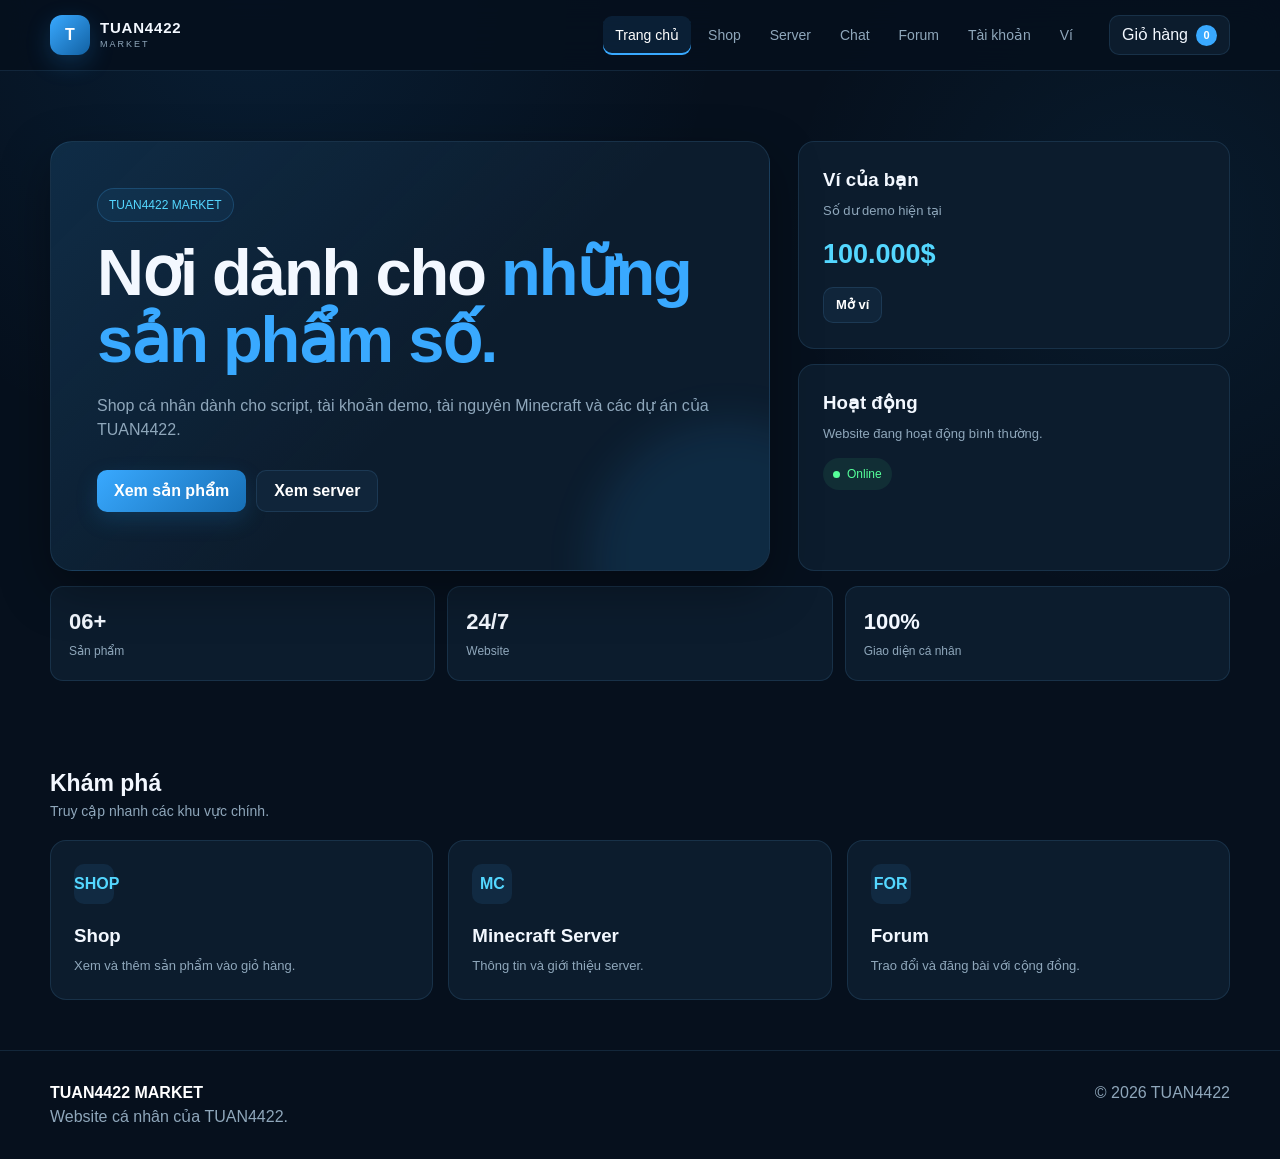
==== commit fb1d8769: "Update index.html" ====
--- a/index.html
+++ b/index.html
@@ -3,210 +3,215 @@
 <head>
   <meta charset="UTF-8">
   <meta name="viewport" content="width=device-width, initial-scale=1.0">
-  <meta name="description" content="TUAN4422 MARKET - Shop sản phẩm số">
   <title>TUAN4422 MARKET</title>
   <link rel="stylesheet" href="style.css">
 </head>
 
-<body>
-
-<header class="header">
-  <a class="logo" href="index.html">
-    TUAN4422<span>MARKET</span>
-  </a>
-
-  <nav id="nav">
-    <a class="active" href="index.html">Trang chủ</a>
-    <a href="shop.html">Shop</a>
-    <a href="server.html">Server</a>
-    <a href="chat.html">Chat</a>
-    <a href="forum.html">Forum</a>
-    <a href="account.html">Tài khoản</a>
-    <a href="wallet.html">Ví</a>
-  </nav>
-
-  <div class="header-actions">
-    <button id="themeBtn" class="icon-btn">☾</button>
-
-    <button id="cartBtn" class="cart-btn">
-      🛒
-      <span id="cartCount">0</span>
-    </button>
-
-    <button id="menuBtn" class="menu-btn">☰</button>
+<body data-page="home">
+
+<header class="site-header">
+  <div class="header-inner">
+
+    <a href="index.html" class="brand">
+      <span class="brand-mark">T</span>
+      <span class="brand-text">
+        <strong>TUAN4422</strong>
+        <small>MARKET</small>
+      </span>
+    </a>
+
+    <nav class="main-nav" id="mainNav">
+      <a href="index.html" data-page="home">Trang chủ</a>
+      <a href="shop.html" data-page="shop">Shop</a>
+      <a href="server.html" data-page="server">Server</a>
+      <a href="chat.html" data-page="chat">Chat</a>
+      <a href="forum.html" data-page="forum">Forum</a>
+      <a href="account.html" data-page="account">Tài khoản</a>
+      <a href="wallet.html" data-page="wallet">Ví</a>
+    </nav>
+
+    <div class="header-tools">
+      <button class="header-btn cart-btn" id="cartBtn">
+        Giỏ hàng
+        <span class="cart-count" id="cartCount">0</span>
+      </button>
+
+      <button class="mobile-menu" id="menuBtn">☰</button>
+    </div>
+
   </div>
 </header>
 
 <main>
 
-<section class="home-hero">
-
-  <div class="hero-content">
-
-    <div class="badge">
-      ● TUAN4422 MARKET
-    </div>
-
-    <h1>
-      MUA & SỬ DỤNG
-      <span>SẢN PHẨM SỐ</span>
-    </h1>
-
-    <p>
-      TUAN4422 MARKET là nơi giới thiệu và cung cấp
-      các sản phẩm số, script và dịch vụ của TUAN4422.
-    </p>
-
-    <div class="hero-buttons">
-      <a class="btn primary" href="shop.html">
-        Xem cửa hàng
+<section class="hero">
+  <div class="container">
+
+    <div class="hero-grid">
+
+      <div class="hero-main">
+
+        <div class="hero-label">
+          TUAN4422 MARKET
+        </div>
+
+        <h1>
+          Nơi dành cho
+          <span>những sản phẩm số.</span>
+        </h1>
+
+        <p class="hero-description">
+          Shop cá nhân dành cho script, tài khoản demo,
+          tài nguyên Minecraft và các dự án của TUAN4422.
+        </p>
+
+        <div class="hero-buttons">
+          <a href="shop.html" class="btn btn-primary">
+            Xem sản phẩm
+          </a>
+
+          <a href="server.html" class="btn btn-secondary">
+            Xem server
+          </a>
+        </div>
+
+      </div>
+
+      <div class="hero-side">
+
+        <div class="info-card">
+          <h3>Ví của bạn</h3>
+          <p>Số dư demo hiện tại</p>
+
+          <div class="balance">
+            <span id="homeBalance">100.000$</span>
+          </div>
+
+          <a href="wallet.html" class="btn btn-secondary btn-small">
+            Mở ví
+          </a>
+        </div>
+
+        <div class="info-card">
+          <h3>Hoạt động</h3>
+          <p>Website đang hoạt động bình thường.</p>
+
+          <div class="status" style="margin-top:15px">
+            <span class="status-dot"></span>
+            Online
+          </div>
+        </div>
+
+      </div>
+
+    </div>
+
+    <div class="stats">
+
+      <div class="stat">
+        <strong>06+</strong>
+        <span>Sản phẩm</span>
+      </div>
+
+      <div class="stat">
+        <strong>24/7</strong>
+        <span>Website</span>
+      </div>
+
+      <div class="stat">
+        <strong>100%</strong>
+        <span>Giao diện cá nhân</span>
+      </div>
+
+    </div>
+
+  </div>
+</section>
+
+<section class="section">
+  <div class="container">
+
+    <div class="section-heading">
+      <div>
+        <h2>Khám phá</h2>
+        <p>Truy cập nhanh các khu vực chính.</p>
+      </div>
+    </div>
+
+    <div class="quick-grid">
+
+      <a href="shop.html" class="quick-card">
+        <div class="quick-icon">SHOP</div>
+        <h3>Shop</h3>
+        <p>Xem và thêm sản phẩm vào giỏ hàng.</p>
       </a>
 
-      <a class="btn secondary" href="server.html">
-        Xem server
+      <a href="server.html" class="quick-card">
+        <div class="quick-icon">MC</div>
+        <h3>Minecraft Server</h3>
+        <p>Thông tin và giới thiệu server.</p>
       </a>
-    </div>
-
-    <div class="stats">
-
-      <div>
-        <strong>20+</strong>
-        <span>Sản phẩm</span>
-      </div>
-
-      <div>
-        <strong>100+</strong>
-        <span>Thành viên</span>
-      </div>
-
-      <div>
-        <strong>24/7</strong>
-        <span>Hỗ trợ</span>
-      </div>
-
-    </div>
-
-  </div>
-
-  <div class="hero-card">
-
-    <div class="hero-card-top">
-      <strong>TUAN4422 MARKET</strong>
-      <span class="online">● ONLINE</span>
-    </div>
-
-    <div class="market-icon">
-      🛒
-    </div>
-
-    <h2>TUAN4422 MARKET</h2>
-
-    <p>
-      Nền tảng sản phẩm số
-    </p>
-
-    <div class="hero-price">
-      <span>Trạng thái</span>
-      <strong>ONLINE</strong>
-    </div>
-
-  </div>
-
+
+      <a href="forum.html" class="quick-card">
+        <div class="quick-icon">FOR</div>
+        <h3>Forum</h3>
+        <p>Trao đổi và đăng bài với cộng đồng.</p>
+      </a>
+
+    </div>
+
+  </div>
 </section>
 
-
-<section class="quick-section">
-
-  <div class="section-title">
+</main>
+
+<footer>
+  <div class="footer-inner">
     <div>
-      <small class="small-title">KHÁM PHÁ</small>
-      <h2>Các khu vực</h2>
-    </div>
-  </div>
-
-  <div class="quick-grid">
-
-    <a class="quick-card" href="shop.html">
-      <div class="market-icon">🛍️</div>
-      <h3>Shop</h3>
-      <p>Xem và mua các sản phẩm số.</p>
-    </a>
-
-    <a class="quick-card" href="server.html">
-      <div class="market-icon">⛏️</div>
-      <h3>Server</h3>
-      <p>Thông tin server Minecraft.</p>
-    </a>
-
-    <a class="quick-card" href="chat.html">
-      <div class="market-icon">💬</div>
-      <h3>Chat</h3>
-      <p>Trò chuyện cùng cộng đồng.</p>
-    </a>
-
-    <a class="quick-card" href="forum.html">
-      <div class="market-icon">💡</div>
-      <h3>Forum</h3>
-      <p>Thảo luận và chia sẻ.</p>
-    </a>
-
-  </div>
-
-</section>
-
-</main>
-
-
-<footer>
-  <div class="footer-logo">
-    TUAN4422<span>MARKET</span>
-  </div>
-
-  <p>
-    © <span id="year"></span> TUAN4422 MARKET
-  </p>
+      <div class="footer-logo">TUAN4422 MARKET</div>
+      <div>Website cá nhân của TUAN4422.</div>
+    </div>
+
+    <div>© 2026 TUAN4422</div>
+  </div>
 </footer>
 
-
-<!-- CART -->
-
-<div id="cartModal" class="modal">
-
+<div class="modal" id="cartModal">
   <div class="modal-box">
 
     <div class="modal-header">
-      <h2>🛒 Giỏ hàng</h2>
-
-      <button
-        id="cartClose"
-        class="modal-close"
-        type="button">
-        ×
-      </button>
-    </div>
-
-    <div id="cartItems"></div>
-
-    <div class="cart-total">
-      <span>Tổng cộng</span>
-      <strong id="cartTotal">0$</strong>
-    </div>
-
-    <button
-      id="checkoutBtn"
-      class="btn primary full"
-      type="button">
-      Thanh toán
-    </button>
-
-  </div>
-
+      <strong>Giỏ hàng</strong>
+      <button class="modal-close" data-close-modal="cartModal">×</button>
+    </div>
+
+    <div class="modal-body">
+
+      <div id="cartItems"></div>
+
+      <div class="cart-total">
+        <span>Tổng</span>
+        <span id="cartTotal">0$</span>
+      </div>
+
+      <div class="modal-actions">
+        <button
+          class="btn btn-secondary"
+          data-close-modal="cartModal">
+          Đóng
+        </button>
+
+        <button
+          class="btn btn-primary"
+          id="checkoutBtn">
+          Thanh toán
+        </button>
+      </div>
+
+    </div>
+
+  </div>
 </div>
 
-
-<div id="toast"></div>
-
 <script src="script.js"></script>
-
 </body>
 </html>
--- a/style.css
+++ b/style.css
@@ -1,87 +1,58 @@
 :root {
-
-  --bg: #070b14;
-  --surface: #0d1320;
-  --surface-2: #121a2a;
-  --surface-3: #182236;
-
-  --text: #f4f7fb;
-  --muted: #8d99aa;
-
-  --primary: #55ff55;
-  --primary-light: #8aff8a;
-
-  --cyan: #35d9ff;
-  --green: #55ff55;
-  --yellow: #ffd84d;
-  --red: #ff5d6c;
-
-  --border: rgba(255,255,255,.09);
+  --bg: #06101d;
+  --bg-2: #091827;
+  --panel: #0c1c2d;
+  --panel-2: #10253a;
+  --panel-3: #142d44;
+
+  --blue: #39a9ff;
+  --blue-2: #1677c8;
+  --cyan: #54d7ff;
+
+  --text: #f3f8ff;
+  --muted: #8fa7bb;
+  --border: rgba(110, 190, 255, .13);
+
+  --green: #55ff9a;
+  --yellow: #ffd45a;
+  --red: #ff667c;
 
   --radius: 16px;
-  --radius-small: 10px;
-
-  --shadow:
-    0 20px 60px rgba(0,0,0,.28);
-
-  --transition:
-    .25s ease;
-}
-
+  --radius-sm: 11px;
+
+  --shadow: 0 18px 50px rgba(0, 0, 0, .35);
+  --transition: .2s ease;
+}
 
 * {
   box-sizing: border-box;
-}
-
+  margin: 0;
+  padding: 0;
+}
 
 html {
   scroll-behavior: smooth;
 }
 
-
 body {
-
-  margin: 0;
-
   min-height: 100vh;
-
-  background: var(--bg);
-
+  background:
+    radial-gradient(circle at 20% 0%, rgba(25, 128, 210, .12), transparent 30%),
+    radial-gradient(circle at 90% 20%, rgba(39, 175, 255, .07), transparent 25%),
+    var(--bg);
   color: var(--text);
-
-  font-family:
-    Arial,
-    Helvetica,
-    sans-serif;
-
-  transition:
-    background .25s ease,
-    color .25s ease;
-}
-
-
-body.light {
-
-  --bg: #f3f6fa;
-  --surface: #ffffff;
-  --surface-2: #eef2f6;
-  --surface-3: #e4e9ef;
-
-  --text: #111827;
-  --muted: #657184;
-
-  --border: rgba(0,0,0,.1);
-
-  --shadow:
-    0 20px 50px rgba(0,0,0,.1);
-}
-
+  font-family: Arial, Helvetica, sans-serif;
+  line-height: 1.5;
+}
+
+body.modal-open {
+  overflow: hidden;
+}
 
 a {
   color: inherit;
   text-decoration: none;
 }
-
 
 button,
 input,
@@ -89,2518 +60,1160 @@
   font: inherit;
 }
 
-
 button {
   cursor: pointer;
 }
 
-
-.header {
-
+.site-header {
   position: sticky;
-
   top: 0;
-
   z-index: 1000;
-
-  height: 72px;
-
-  display: flex;
-
-  align-items: center;
-
+  border-bottom: 1px solid var(--border);
+  background: rgba(6, 16, 29, .9);
+  backdrop-filter: blur(16px);
+}
+
+.header-inner {
+  width: min(1180px, calc(100% - 32px));
+  min-height: 70px;
+  margin: auto;
+  display: flex;
+  align-items: center;
+  gap: 24px;
+}
+
+.brand {
+  display: flex;
+  align-items: center;
+  gap: 10px;
+  flex-shrink: 0;
+}
+
+.brand-mark {
+  width: 40px;
+  height: 40px;
+  border-radius: 12px;
+  display: grid;
+  place-items: center;
+  background: linear-gradient(135deg, var(--blue), #1261a3);
+  color: white;
+  font-weight: 900;
+  box-shadow: 0 8px 25px rgba(38, 156, 255, .22);
+}
+
+.brand-text {
+  display: flex;
+  flex-direction: column;
+  line-height: 1.05;
+}
+
+.brand-text strong {
+  font-size: 15px;
+  letter-spacing: .8px;
+}
+
+.brand-text small {
+  margin-top: 4px;
+  color: var(--muted);
+  font-size: 9px;
+  letter-spacing: 2px;
+}
+
+.main-nav {
+  display: flex;
+  align-items: center;
+  gap: 5px;
+  margin-left: auto;
+}
+
+.main-nav a {
+  padding: 9px 12px;
+  color: var(--muted);
+  border-radius: 9px;
+  font-size: 14px;
+  transition: var(--transition);
+}
+
+.main-nav a:hover,
+.main-nav a.active {
+  color: white;
+  background: rgba(53, 166, 255, .11);
+}
+
+.main-nav a.active {
+  box-shadow: inset 0 -2px 0 var(--blue);
+}
+
+.header-tools {
+  display: flex;
+  align-items: center;
+  gap: 8px;
+}
+
+.header-btn,
+.mobile-menu {
+  border: 1px solid var(--border);
+  background: var(--panel);
+  color: var(--text);
+  min-height: 40px;
+  padding: 0 12px;
+  border-radius: 10px;
+  transition: var(--transition);
+}
+
+.header-btn:hover,
+.mobile-menu:hover {
+  border-color: rgba(83, 191, 255, .35);
+  background: var(--panel-2);
+}
+
+.cart-btn {
+  display: flex;
+  align-items: center;
+  gap: 8px;
+}
+
+.cart-count {
+  min-width: 21px;
+  height: 21px;
+  display: grid;
+  place-items: center;
+  padding: 0 5px;
+  border-radius: 20px;
+  background: var(--blue);
+  color: white;
+  font-size: 11px;
+  font-weight: bold;
+}
+
+.mobile-menu {
+  display: none;
+  font-size: 20px;
+}
+
+/* GENERAL */
+
+.container {
+  width: min(1180px, calc(100% - 32px));
+  margin: auto;
+}
+
+.page {
+  padding: 55px 0 80px;
+}
+
+.page-heading {
+  margin-bottom: 28px;
+}
+
+.page-heading h1 {
+  font-size: clamp(28px, 4vw, 40px);
+  margin-bottom: 8px;
+}
+
+.page-heading p {
+  color: var(--muted);
+}
+
+.section {
+  margin-top: 55px;
+}
+
+.section-heading {
+  display: flex;
+  align-items: end;
+  justify-content: space-between;
+  gap: 20px;
+  margin-bottom: 18px;
+}
+
+.section-heading h2 {
+  font-size: 23px;
+}
+
+.section-heading p {
+  color: var(--muted);
+  font-size: 14px;
+}
+
+.btn {
+  border: 0;
+  border-radius: 10px;
+  min-height: 42px;
+  padding: 0 17px;
+  display: inline-flex;
+  align-items: center;
+  justify-content: center;
+  gap: 7px;
+  font-weight: 700;
+  transition: var(--transition);
+}
+
+.btn-primary {
+  color: white;
+  background: linear-gradient(135deg, var(--blue), #176fb5);
+  box-shadow: 0 8px 22px rgba(35, 151, 235, .18);
+}
+
+.btn-primary:hover {
+  transform: translateY(-2px);
+  box-shadow: 0 12px 28px rgba(35, 151, 235, .3);
+}
+
+.btn-secondary {
+  color: white;
+  background: var(--panel-2);
+  border: 1px solid var(--border);
+}
+
+.btn-secondary:hover {
+  border-color: rgba(83, 191, 255, .35);
+}
+
+.btn-danger {
+  color: white;
+  background: rgba(255, 70, 90, .13);
+  border: 1px solid rgba(255, 70, 90, .25);
+}
+
+.btn-small {
+  min-height: 36px;
+  padding: 0 12px;
+  font-size: 13px;
+}
+
+.text-link {
+  color: var(--cyan);
+}
+
+.text-link:hover {
+  text-decoration: underline;
+}
+
+/* HOME */
+
+.hero {
+  padding: 70px 0 30px;
+}
+
+.hero-grid {
+  display: grid;
+  grid-template-columns: 1.25fr .75fr;
   gap: 28px;
-
-  padding:
-    0 5%;
-
+  align-items: stretch;
+}
+
+.hero-main {
+  min-height: 430px;
+  padding: 46px;
+  border: 1px solid var(--border);
+  border-radius: 22px;
   background:
-    rgba(7,11,20,.88);
-
-  backdrop-filter:
-    blur(18px);
-
-  border-bottom:
-    1px solid var(--border);
-}
-
-
-body.light .header {
+    linear-gradient(135deg, rgba(32, 134, 210, .15), transparent 55%),
+    var(--panel);
+  box-shadow: var(--shadow);
+  position: relative;
+  overflow: hidden;
+}
+
+.hero-main::after {
+  content: "";
+  position: absolute;
+  width: 280px;
+  height: 280px;
+  right: -100px;
+  bottom: -130px;
+  border-radius: 50%;
+  background: rgba(40, 165, 255, .1);
+  filter: blur(20px);
+}
+
+.hero-label {
+  display: inline-flex;
+  align-items: center;
+  padding: 7px 11px;
+  border: 1px solid rgba(70, 181, 255, .2);
+  border-radius: 30px;
+  color: var(--cyan);
+  background: rgba(46, 156, 232, .07);
+  font-size: 12px;
+  margin-bottom: 18px;
+}
+
+.hero h1 {
+  max-width: 680px;
+  font-size: clamp(37px, 6vw, 65px);
+  line-height: 1.03;
+  letter-spacing: -2px;
+  margin-bottom: 20px;
+}
+
+.hero h1 span {
+  color: var(--blue);
+}
+
+.hero-description {
+  max-width: 620px;
+  color: var(--muted);
+  font-size: 16px;
+  margin-bottom: 28px;
+}
+
+.hero-buttons {
+  display: flex;
+  flex-wrap: wrap;
+  gap: 10px;
+}
+
+.hero-side {
+  display: flex;
+  flex-direction: column;
+  gap: 15px;
+}
+
+.info-card {
+  flex: 1;
+  padding: 24px;
+  border: 1px solid var(--border);
+  border-radius: var(--radius);
+  background: var(--panel);
+}
+
+.info-card h3 {
+  margin-bottom: 7px;
+}
+
+.info-card p {
+  color: var(--muted);
+  font-size: 13px;
+}
+
+.balance {
+  font-size: 27px;
+  font-weight: 800;
+  margin: 13px 0;
+}
+
+.balance span {
+  color: var(--cyan);
+}
+
+.stats {
+  display: grid;
+  grid-template-columns: repeat(3, 1fr);
+  gap: 12px;
+  margin-top: 15px;
+}
+
+.stat {
+  padding: 18px;
+  border: 1px solid var(--border);
+  background: var(--panel);
+  border-radius: 13px;
+}
+
+.stat strong {
+  display: block;
+  font-size: 22px;
+}
+
+.stat span {
+  color: var(--muted);
+  font-size: 12px;
+}
+
+.quick-grid {
+  display: grid;
+  grid-template-columns: repeat(3, 1fr);
+  gap: 15px;
+}
+
+.quick-card {
+  padding: 23px;
+  min-height: 160px;
+  border: 1px solid var(--border);
+  border-radius: var(--radius);
+  background: var(--panel);
+  transition: var(--transition);
+}
+
+.quick-card:hover {
+  transform: translateY(-4px);
+  border-color: rgba(57, 169, 255, .35);
+  background: var(--panel-2);
+}
+
+.quick-card .quick-icon {
+  width: 40px;
+  height: 40px;
+  display: grid;
+  place-items: center;
+  margin-bottom: 18px;
+  border-radius: 10px;
+  background: rgba(57, 169, 255, .1);
+  color: var(--cyan);
+  font-weight: bold;
+}
+
+.quick-card h3 {
+  margin-bottom: 6px;
+}
+
+.quick-card p {
+  color: var(--muted);
+  font-size: 13px;
+}
+
+/* PRODUCTS */
+
+.toolbar {
+  display: flex;
+  gap: 10px;
+  margin-bottom: 25px;
+}
+
+.search {
+  flex: 1;
+  min-height: 44px;
+  padding: 0 15px;
+  color: white;
+  background: var(--panel);
+  border: 1px solid var(--border);
+  border-radius: 11px;
+  outline: none;
+}
+
+.search:focus {
+  border-color: rgba(57, 169, 255, .55);
+}
+
+.product-grid {
+  display: grid;
+  grid-template-columns: repeat(3, 1fr);
+  gap: 16px;
+}
+
+.product-card {
+  display: flex;
+  flex-direction: column;
+  min-height: 320px;
+  border: 1px solid var(--border);
+  border-radius: var(--radius);
+  background: var(--panel);
+  overflow: hidden;
+  transition: var(--transition);
+}
+
+.product-card:hover {
+  transform: translateY(-4px);
+  border-color: rgba(57, 169, 255, .35);
+  box-shadow: var(--shadow);
+}
+
+.product-top {
+  padding: 22px;
+  background: linear-gradient(135deg, rgba(39, 146, 220, .1), transparent);
+}
+
+.product-icon {
+  width: 58px;
+  height: 58px;
+  border-radius: 14px;
+  display: grid;
+  place-items: center;
+  color: white;
+  font-weight: 900;
+  font-size: 14px;
+  background: linear-gradient(135deg, #176fae, #0c3657);
+  border: 1px solid rgba(101, 198, 255, .2);
+}
+
+.product-type {
+  margin-top: 16px;
+  color: var(--cyan);
+  font-size: 11px;
+  text-transform: uppercase;
+  letter-spacing: 1px;
+}
+
+.product-card h3 {
+  margin-top: 5px;
+  font-size: 18px;
+}
+
+.product-description {
+  padding: 0 22px;
+  color: var(--muted);
+  font-size: 13px;
+  flex: 1;
+}
+
+.product-bottom {
+  padding: 20px 22px;
+  display: flex;
+  align-items: center;
+  justify-content: space-between;
+  gap: 10px;
+}
+
+.price {
+  color: white;
+  font-size: 18px;
+  font-weight: 800;
+}
+
+.price small {
+  color: var(--muted);
+  font-size: 11px;
+  font-weight: normal;
+}
+
+/* SERVER */
+
+.server-panel {
+  padding: 30px;
+  border: 1px solid var(--border);
+  border-radius: 20px;
   background:
-    rgba(255,255,255,.88);
-}
-
-
-.logo {
-
-  font-size: 22px;
-
+    linear-gradient(135deg, rgba(20, 117, 192, .13), transparent),
+    var(--panel);
+}
+
+.server-header {
+  display: flex;
+  justify-content: space-between;
+  gap: 20px;
+  align-items: center;
+  padding-bottom: 25px;
+  border-bottom: 1px solid var(--border);
+}
+
+.server-title {
+  display: flex;
+  align-items: center;
+  gap: 15px;
+}
+
+.server-logo {
+  width: 62px;
+  height: 62px;
+  display: grid;
+  place-items: center;
+  border-radius: 15px;
+  background: #122f48;
+  color: var(--cyan);
   font-weight: 900;
-
-  letter-spacing: -.5px;
-
-  white-space: nowrap;
-}
-
-
-.logo span,
-.footer-logo span {
-  color: var(--primary);
-}
-
-
-nav {
-
-  display: flex;
-
-  align-items: center;
-
-  gap: 5px;
-
+}
+
+.status {
+  display: inline-flex;
+  align-items: center;
+  gap: 7px;
+  padding: 7px 10px;
+  border-radius: 20px;
+  color: var(--green);
+  background: rgba(85, 255, 154, .08);
+  font-size: 12px;
+}
+
+.status-dot {
+  width: 7px;
+  height: 7px;
+  border-radius: 50%;
+  background: var(--green);
+}
+
+.server-grid {
+  display: grid;
+  grid-template-columns: repeat(3, 1fr);
+  gap: 13px;
+  margin-top: 22px;
+}
+
+.server-data {
+  padding: 18px;
+  border: 1px solid var(--border);
+  border-radius: 12px;
+  background: rgba(0, 0, 0, .1);
+}
+
+.server-data span {
+  display: block;
+  color: var(--muted);
+  font-size: 12px;
+  margin-bottom: 5px;
+}
+
+.server-data strong {
+  font-size: 17px;
+}
+
+/* CHAT */
+
+.chat-layout {
+  display: grid;
+  grid-template-columns: 260px 1fr;
+  min-height: 580px;
+  border: 1px solid var(--border);
+  border-radius: 17px;
+  overflow: hidden;
+  background: var(--panel);
+}
+
+.chat-users {
+  border-right: 1px solid var(--border);
+  background: rgba(0, 0, 0, .1);
+}
+
+.chat-users h3 {
+  padding: 20px;
+  border-bottom: 1px solid var(--border);
+}
+
+.user-row {
+  display: flex;
+  align-items: center;
+  gap: 10px;
+  padding: 13px 17px;
+}
+
+.avatar {
+  width: 34px;
+  height: 34px;
+  border-radius: 10px;
+  display: grid;
+  place-items: center;
+  background: #14507c;
+  font-weight: bold;
+}
+
+.user-row small {
+  display: block;
+  color: var(--muted);
+  font-size: 11px;
+}
+
+.chat-main {
+  display: flex;
+  flex-direction: column;
+}
+
+.chat-messages {
   flex: 1;
-}
-
-
-nav a {
-
-  padding:
-    10px 13px;
-
-  border-radius:
-    9px;
-
-  color: var(--muted);
-
+  padding: 25px;
+  overflow-y: auto;
+}
+
+.message {
+  max-width: 75%;
+  margin-bottom: 15px;
+}
+
+.message.me {
+  margin-left: auto;
+}
+
+.message-bubble {
+  padding: 11px 14px;
+  border-radius: 12px;
+  background: var(--panel-2);
+  border: 1px solid var(--border);
   font-size: 14px;
-
-  transition:
-    var(--transition);
-}
-
-
-nav a:hover,
-nav a.active {
-
-  color: var(--text);
-
-  background:
-    var(--surface-2);
-}
-
-
-nav a.active {
-  color: var(--primary);
-}
-
-
-.header-actions {
-
-  display: flex;
-
-  align-items: center;
-
+}
+
+.message.me .message-bubble {
+  background: #105486;
+}
+
+.message small {
+  display: block;
+  color: var(--muted);
+  font-size: 10px;
+  margin-top: 4px;
+}
+
+.chat-form {
+  display: flex;
   gap: 8px;
-}
-
-
-.icon-btn,
-.cart-btn,
-.menu-btn {
-
-  border: 1px solid var(--border);
-
-  background: var(--surface);
-
-  color: var(--text);
-
+  padding: 15px;
+  border-top: 1px solid var(--border);
+}
+
+.chat-form input {
+  flex: 1;
+  min-width: 0;
+  min-height: 43px;
+  padding: 0 14px;
+  color: white;
+  background: #071422;
+  border: 1px solid var(--border);
   border-radius: 10px;
-
-  height: 40px;
-
-  min-width: 40px;
-
-  display: flex;
-
-  align-items: center;
-
+  outline: none;
+}
+
+/* FORUM */
+
+.forum-list {
+  display: grid;
+  gap: 12px;
+}
+
+.forum-post {
+  display: flex;
+  align-items: center;
+  gap: 15px;
+  padding: 20px;
+  border: 1px solid var(--border);
+  border-radius: 14px;
+  background: var(--panel);
+  transition: var(--transition);
+}
+
+.forum-post:hover {
+  border-color: rgba(57, 169, 255, .35);
+  background: var(--panel-2);
+}
+
+.forum-icon {
+  width: 45px;
+  height: 45px;
+  flex-shrink: 0;
+  display: grid;
+  place-items: center;
+  border-radius: 11px;
+  background: rgba(57, 169, 255, .1);
+  color: var(--cyan);
+  font-weight: bold;
+}
+
+.forum-post-content {
+  flex: 1;
+}
+
+.forum-post-content h3 {
+  margin-bottom: 4px;
+}
+
+.forum-post-content p,
+.post-meta {
+  color: var(--muted);
+  font-size: 12px;
+}
+
+/* ACCOUNT / WALLET */
+
+.dashboard-grid {
+  display: grid;
+  grid-template-columns: 1fr 1fr;
+  gap: 16px;
+}
+
+.panel {
+  padding: 25px;
+  border: 1px solid var(--border);
+  border-radius: var(--radius);
+  background: var(--panel);
+}
+
+.panel h2 {
+  margin-bottom: 7px;
+}
+
+.panel-description {
+  color: var(--muted);
+  font-size: 13px;
+  margin-bottom: 22px;
+}
+
+.form-group {
+  margin-bottom: 14px;
+}
+
+.form-group label {
+  display: block;
+  margin-bottom: 6px;
+  color: var(--muted);
+  font-size: 12px;
+}
+
+.form-input {
+  width: 100%;
+  min-height: 43px;
+  padding: 0 13px;
+  color: white;
+  background: #071422;
+  border: 1px solid var(--border);
+  border-radius: 10px;
+  outline: none;
+}
+
+.form-input:focus {
+  border-color: rgba(57, 169, 255, .5);
+}
+
+.wallet-balance {
+  padding: 28px;
+  margin-bottom: 15px;
+  border-radius: 15px;
+  background: linear-gradient(135deg, #104a75, #0b263d);
+}
+
+.wallet-balance span {
+  display: block;
+  color: #9fdcff;
+  font-size: 12px;
+}
+
+.wallet-balance strong {
+  display: block;
+  font-size: 32px;
+  margin-top: 7px;
+}
+
+.transaction {
+  display: flex;
+  justify-content: space-between;
+  gap: 15px;
+  padding: 14px 0;
+  border-bottom: 1px solid var(--border);
+}
+
+.transaction:last-child {
+  border-bottom: 0;
+}
+
+.transaction small {
+  display: block;
+  color: var(--muted);
+}
+
+.plus {
+  color: var(--green);
+}
+
+.minus {
+  color: var(--red);
+}
+
+/* MODAL */
+
+.modal {
+  position: fixed;
+  inset: 0;
+  z-index: 5000;
+  display: none;
+  align-items: center;
   justify-content: center;
-
-  transition: var(--transition);
-}
-
-
-.icon-btn:hover,
-.cart-btn:hover,
-.menu-btn:hover {
-  border-color: var(--primary);
-}
-
-
-.cart-btn {
-  position: relative;
-}
-
-
-.cart-btn span {
-
-  position: absolute;
-
-  right: -5px;
-
-  top: -7px;
-
-  min-width: 18px;
-
-  height: 18px;
-
-  padding: 0 4px;
-
-  border-radius: 20px;
-
-  background: var(--primary);
-
-  color: #061006;
-
+  padding: 20px;
+  background: rgba(0, 7, 15, .75);
+  backdrop-filter: blur(7px);
+}
+
+.modal.show {
+  display: flex;
+}
+
+.modal-box {
+  width: min(500px, 100%);
+  max-height: min(700px, calc(100vh - 40px));
+  overflow-y: auto;
+  border: 1px solid var(--border);
+  border-radius: 18px;
+  background: #0a1928;
+  box-shadow: 0 25px 80px rgba(0, 0, 0, .55);
+}
+
+.modal-header {
+  position: sticky;
+  top: 0;
+  z-index: 2;
+  display: flex;
+  justify-content: space-between;
+  align-items: center;
+  padding: 17px 20px;
+  border-bottom: 1px solid var(--border);
+  background: #0a1928;
+}
+
+.modal-close {
+  width: 34px;
+  height: 34px;
+  border: 0;
+  border-radius: 9px;
+  color: var(--muted);
+  background: var(--panel-2);
+}
+
+.modal-close:hover {
+  color: white;
+}
+
+.modal-body {
+  padding: 20px;
+}
+
+.cart-item {
+  display: flex;
+  align-items: center;
+  gap: 12px;
+  padding: 13px 0;
+  border-bottom: 1px solid var(--border);
+}
+
+.cart-item-icon {
+  width: 42px;
+  height: 42px;
+  display: grid;
+  place-items: center;
+  flex-shrink: 0;
+  border-radius: 9px;
+  background: #123653;
   font-size: 11px;
-
   font-weight: bold;
-
-  display: flex;
-
-  align-items: center;
-
-  justify-content: center;
-}
-
-
-.menu-btn {
-  display: none;
-}
-
-
-/* BUTTONS */
-
-.btn {
-
-  min-height: 44px;
-
-  display: inline-flex;
-
-  align-items: center;
-
-  justify-content: center;
-
+}
+
+.cart-item-info {
+  flex: 1;
+}
+
+.cart-item-info strong {
+  display: block;
+}
+
+.cart-item-info small {
+  color: var(--muted);
+}
+
+.remove-item {
+  border: 0;
+  color: var(--red);
+  background: transparent;
+}
+
+.cart-total {
+  display: flex;
+  justify-content: space-between;
+  padding-top: 18px;
+  font-size: 18px;
+  font-weight: bold;
+}
+
+.modal-actions {
+  display: flex;
   gap: 8px;
-
-  padding:
-    0 18px;
-
-  border-radius:
-    10px;
-
-  border: 1px solid var(--border);
-
-  font-weight: 700;
-
-  transition:
-    var(--transition);
-}
-
-
-.btn.primary {
-
-  background: var(--primary);
-
-  color: #061006;
-
-  border-color: var(--primary);
-}
-
-
-.btn.primary:hover {
-
-  transform:
-    translateY(-2px);
-
-  box-shadow:
-    0 10px 30px
-    rgba(85,255,85,.18);
-}
-
-
-.btn.secondary {
-
-  background: var(--surface-2);
-
-  color: var(--text);
-}
-
-
-.btn.secondary:hover {
-  border-color: var(--primary);
-}
-
-
-.btn.full {
-  width: 100%;
-}
-
-
-.small-btn {
-
-  border:
-    1px solid var(--border);
-
-  background:
-    var(--surface-2);
-
-  color:
-    var(--text);
-
-  padding:
-    8px 11px;
-
-  border-radius:
-    8px;
-
-  font-size: 13px;
-
-  transition:
-    var(--transition);
-}
-
-
-.small-btn:hover {
-  border-color: var(--primary);
-}
-
-
-.buy-btn {
-  background:
-    rgba(85,255,85,.1);
-
-  color:
-    var(--primary);
-}
-
-
-/* HOME */
-
-.home-hero {
-
-  width: min(1200px, 90%);
-
-  margin:
-    0 auto;
-
-  min-height:
-    calc(100vh - 72px);
-
-  display: grid;
-
-  grid-template-columns:
-    1.15fr .85fr;
-
-  align-items: center;
-
-  gap: 60px;
-
-  padding:
-    70px 0;
-}
-
-
-.hero-content {
-  max-width: 680px;
-}
-
-
-.badge {
-
-  display: inline-flex;
-
-  padding:
-    8px 12px;
-
-  border:
-    1px solid
-    rgba(85,255,85,.25);
-
-  border-radius:
-    30px;
-
-  color:
-    var(--primary);
-
-  background:
-    rgba(85,255,85,.06);
-
-  font-size:
-    12px;
-
-  font-weight:
-    700;
-}
-
-
-.hero-content h1 {
-
-  margin:
-    18px 0;
-
-  font-size:
-    clamp(45px, 7vw, 82px);
-
-  line-height:
-    .95;
-
-  letter-spacing:
-    -4px;
-}
-
-
-.hero-content h1 span {
-  display: block;
-  color: var(--primary);
-}
-
-
-.hero-content > p {
-
-  max-width: 620px;
-
-  color: var(--muted);
-
-  font-size:
-    17px;
-
-  line-height:
-    1.7;
-}
-
-
-.hero-buttons {
-
-  display: flex;
-
-  flex-wrap: wrap;
-
-  gap: 10px;
-
-  margin-top: 25px;
-}
-
-
-.stats {
-
-  display: flex;
-
-  flex-wrap: wrap;
-
-  gap: 35px;
-
-  margin-top: 40px;
-}
-
-
-.stats div {
-
-  display: flex;
-
-  flex-direction: column;
-
-  gap: 4px;
-}
-
-
-.stats strong {
-  font-size: 22px;
-}
-
-
-.stats span {
-  color: var(--muted);
-  font-size: 13px;
-}
-
-
-.hero-card {
-
-  padding: 28px;
-
-  border:
-    1px solid var(--border);
-
-  border-radius:
-    22px;
-
-  background:
-    linear-gradient(
-      145deg,
-      var(--surface-2),
-      var(--surface)
-    );
-
-  box-shadow:
-    var(--shadow);
-
-  transform: none;
-
-  transition:
-    transform .3s ease;
-}
-
-
-.hero-card:hover {
-  transform:
-    translateY(-5px);
-}
-
-
-.hero-card-top {
-
-  display: flex;
-
+  margin-top: 20px;
+}
+
+.modal-actions .btn {
+  flex: 1;
+}
+
+/* TOAST */
+
+#toast {
+  position: fixed;
+  left: 50%;
+  bottom: 25px;
+  z-index: 9000;
+  transform: translate(-50%, 30px);
+  opacity: 0;
+  pointer-events: none;
+  padding: 11px 16px;
+  border: 1px solid var(--border);
+  border-radius: 10px;
+  background: #10263b;
+  box-shadow: var(--shadow);
+  transition: .25s ease;
+}
+
+#toast.show {
+  opacity: 1;
+  transform: translate(-50%, 0);
+}
+
+.empty {
+  padding: 50px 20px;
+  text-align: center;
+  color: var(--muted);
+  border: 1px dashed var(--border);
+  border-radius: 14px;
+}
+
+/* FOOTER */
+
+footer {
+  margin-top: 50px;
+  padding: 30px 0;
+  border-top: 1px solid var(--border);
+  color: var(--muted);
+}
+
+.footer-inner {
+  width: min(1180px, calc(100% - 32px));
+  margin: auto;
+  display: flex;
   justify-content: space-between;
-
-  gap: 10px;
-
-  color: var(--muted);
-
+  gap: 20px;
+}
+
+.footer-logo {
+  color: white;
+  font-weight: bold;
+}
+
+.demo-note {
+  margin-top: 12px;
+  padding: 12px;
+  border-radius: 9px;
+  color: #b8c7d5;
+  background: rgba(255, 212, 90, .06);
+  border: 1px solid rgba(255, 212, 90, .12);
   font-size: 12px;
-
-  font-weight: bold;
-}
-
-
-.online {
-  color: var(--primary);
-}
-
-
-.market-icon {
-
-  width: 100px;
-
-  height: 100px;
-
-  margin:
-    55px auto 25px;
-
-  display: flex;
-
-  align-items: center;
-
-  justify-content: center;
-
-  border-radius:
-    24px;
-
-  background:
-    rgba(85,255,85,.08);
-
-  font-size:
-    45px;
-}
-
-
-.hero-card h2 {
-
-  text-align: center;
-
-  font-size: 32px;
-
-  margin: 0;
-}
-
-
-.hero-card p {
-
-  text-align: center;
-
-  color: var(--muted);
-}
-
-
-.hero-price {
-
-  margin-top: 35px;
-
-  padding-top: 20px;
-
-  border-top:
-    1px solid var(--border);
-
-  display: flex;
-
-  justify-content: space-between;
-}
-
-
-.hero-price span {
-  color: var(--muted);
-}
-
-
-.hero-price strong {
-  color: var(--primary);
-}
-
-
-/* QUICK */
-
-.quick-section {
-
-  width: min(1200px, 90%);
-
-  margin:
-    0 auto;
-
-  padding:
-    70px 0;
-}
-
-
-.section-title {
-  margin-bottom: 28px;
-}
-
-
-.section-title.center {
-  text-align: center;
-}
-
-
-.small-title {
-
-  color:
-    var(--primary);
-
-  font-size:
-    11px;
-
-  font-weight:
-    800;
-
-  letter-spacing:
-    2px;
-
-  margin-bottom:
-    8px;
-}
-
-
-.section-title h2 {
-
-  margin:
-    0;
-
-  font-size:
-    32px;
-}
-
-
-.quick-grid {
-
-  display: grid;
-
-  grid-template-columns:
-    repeat(4, 1fr);
-
-  gap: 15px;
-}
-
-
-.quick-card {
-
-  padding: 25px;
-
-  min-height:
-    190px;
-
-  border:
-    1px solid var(--border);
-
-  border-radius:
-    var(--radius);
-
-  background:
-    var(--surface);
-
-  transition:
-    var(--transition);
-}
-
-
-.quick-card:hover {
-
-  transform:
-    translateY(-5px);
-
-  border-color:
-    rgba(85,255,85,.4);
-}
-
-
-.quick-card > div {
-
-  font-size:
-    30px;
-
-  margin-bottom:
-    20px;
-}
-
-
-.quick-card h3 {
-  margin: 0 0 8px;
-}
-
-
-.quick-card p {
-
-  margin: 0;
-
-  color: var(--muted);
-
-  line-height:
-    1.6;
-
-  font-size:
-    14px;
-}
-
-
-/* INNER PAGE */
-
-.page {
-
-  width:
-    min(1200px, 90%);
-
-  margin:
-    0 auto;
-
-  padding:
-    70px 0;
-}
-
-
-.page-heading {
-
-  display: flex;
-
-  align-items: center;
-
-  justify-content: space-between;
-
-  gap: 20px;
-
-  margin-bottom:
-    40px;
-}
-
-
-.page-heading.center {
-  justify-content:
-    center;
-
-  text-align:
-    center;
-}
-
-
-.page-heading h1 {
-
-  margin:
-    0 0 8px;
-
-  font-size:
-    clamp(36px, 5vw, 58px);
-}
-
-
-.page-heading p {
-
-  margin: 0;
-
-  color:
-    var(--muted);
-}
-
-
-/* SEARCH */
-
-.search-box {
-
-  display: flex;
-
-  align-items: center;
-
-  gap: 10px;
-
-  margin-bottom:
-    35px;
-
-  padding:
-    0 16px;
-
-  min-height:
-    52px;
-
-  border:
-    1px solid var(--border);
-
-  border-radius:
-    12px;
-
-  background:
-    var(--surface);
-}
-
-
-.search-box input {
-
-  width: 100%;
-
-  border: 0;
-
-  outline: 0;
-
-  background: transparent;
-
-  color: var(--text);
-
-  font-size:
-    15px;
-}
-
-
-/* SHOP */
-
-.product-grid {
-
-  display: grid;
-
-  grid-template-columns:
-    repeat(4, 1fr);
-
-  gap: 16px;
-}
-
-
-.product {
-
-  position: relative;
-
-  padding:
-    20px;
-
-  border:
-    1px solid var(--border);
-
-  border-radius:
-    var(--radius);
-
-  background:
-    var(--surface);
-
-  transition:
-    var(--transition);
-}
-
-
-.product:hover {
-
-  transform:
-    translateY(-5px);
-
-  border-color:
-    rgba(85,255,85,.35);
-}
-
-
-.product-badge {
-
-  position: absolute;
-
-  top: 12px;
-
-  right: 12px;
-
-  padding:
-    5px 8px;
-
-  border-radius:
-    6px;
-
-  background:
-    rgba(85,255,85,.1);
-
-  color:
-    var(--primary);
-
-  font-size:
-    10px;
-
-  font-weight:
-    bold;
-}
-
-
-.product-icon {
-
-  height:
-    130px;
-
-  display: flex;
-
-  align-items:
-    center;
-
-  justify-content:
-    center;
-
-  border-radius:
-    12px;
-
-  background:
-    var(--surface-2);
-
-  font-size:
-    50px;
-
-  margin-bottom:
-    18px;
-}
-
-
-.product h3 {
-  margin:
-    0 0 8px;
-}
-
-
-.product-description {
-
-  min-height:
-    45px;
-
-  color:
-    var(--muted);
-
-  font-size:
-    13px;
-
-  line-height:
-    1.5;
-}
-
-
-.product-bottom {
-
-  margin-top:
-    20px;
-}
-
-
-.price {
-
-  color:
-    var(--primary);
-
-  font-size:
-    19px;
-
-  font-weight:
-    800;
-}
-
-
-.product-buttons {
-
-  display:
-    grid;
-
-  grid-template-columns:
-    1fr 1fr;
-
-  gap:
-    7px;
-
-  margin-top:
-    14px;
-}
-
-
-/* SERVER */
-
-.server-card {
-
-  max-width:
-    750px;
-
-  margin:
-    0 auto;
-
-  padding:
-    40px;
-
-  text-align:
-    center;
-
-  border:
-    1px solid var(--border);
-
-  border-radius:
-    22px;
-
-  background:
-    var(--surface);
-
-  box-shadow:
-    var(--shadow);
-}
-
-
-.server-logo {
-
-  width:
-    100px;
-
-  height:
-    100px;
-
-  margin:
-    0 auto 20px;
-
-  display:
-    flex;
-
-  align-items:
-    center;
-
-  justify-content:
-    center;
-
-  border-radius:
-    25px;
-
-  background:
-    var(--surface-2);
-
-  font-size:
-    45px;
-}
-
-
-.server-card > p {
-
-  color:
-    var(--muted);
-
-  line-height:
-    1.7;
-}
-
-
-.server-status {
-
-  display:
-    inline-flex;
-
-  align-items:
-    center;
-
-  gap:
-    8px;
-
-  margin:
-    10px 0;
-
-  color:
-    var(--primary);
-
-  font-weight:
-    bold;
-}
-
-
-.server-status span {
-
-  width:
-    9px;
-
-  height:
-    9px;
-
-  border-radius:
-    50%;
-
-  background:
-    var(--primary);
-
-  box-shadow:
-    0 0 12px
-    var(--primary);
-}
-
-
-.server-data {
-
-  display:
-    grid;
-
-  grid-template-columns:
-    repeat(3, 1fr);
-
-  gap:
-    10px;
-
-  margin:
-    30px 0;
-
-  text-align:
-    left;
-}
-
-
-.server-data div {
-
-  padding:
-    15px;
-
-  border:
-    1px solid var(--border);
-
-  border-radius:
-    10px;
-
-  background:
-    var(--surface-2);
-}
-
-
-.server-data span {
-
-  display:
-    block;
-
-  color:
-    var(--muted);
-
-  font-size:
-    12px;
-
-  margin-bottom:
-    7px;
-}
-
-
-.green {
-  color:
-    var(--primary);
-}
-
-
-/* CHAT */
-
-.chat-container {
-
-  display:
-    grid;
-
-  grid-template-columns:
-    220px 1fr;
-
-  min-height:
-    600px;
-
-  border:
-    1px solid var(--border);
-
-  border-radius:
-    var(--radius);
-
-  overflow:
-    hidden;
-
-  background:
-    var(--surface);
-}
-
-
-.chat-sidebar {
-
-  padding:
-    20px;
-
-  border-right:
-    1px solid var(--border);
-
-  background:
-    var(--surface-2);
-}
-
-
-.chat-sidebar h3 {
-  margin-top:
-    0;
-}
-
-
-.chat-channel {
-
-  width:
-    100%;
-
-  padding:
-    12px;
-
-  margin-bottom:
-    6px;
-
-  text-align:
-    left;
-
-  border:
-    0;
-
-  border-radius:
-    8px;
-
-  background:
-    transparent;
-
-  color:
-    var(--muted);
-}
-
-
-.chat-channel:hover,
-.chat-channel.active {
-
-  background:
-    var(--surface-3);
-
-  color:
-    var(--text);
-}
-
-
-.chat-main {
-
-  display:
-    flex;
-
-  flex-direction:
-    column;
-}
-
-
-.chat-messages {
-
-  flex:
-    1;
-
-  padding:
-    25px;
-
-  overflow-y:
-    auto;
-}
-
-
-.message {
-
-  display:
-    flex;
-
-  gap:
-    12px;
-
-  margin-bottom:
-    22px;
-}
-
-
-.avatar {
-
-  width:
-    40px;
-
-  height:
-    40px;
-
-  flex-shrink:
-    0;
-
-  display:
-    flex;
-
-  align-items:
-    center;
-
-  justify-content:
-    center;
-
-  border-radius:
-    50%;
-
-  background:
-    var(--primary);
-
-  color:
-    #061006;
-
-  font-weight:
-    bold;
-}
-
-
-.avatar.blue {
-  background:
-    var(--cyan);
-}
-
-
-.message strong {
-  font-size:
-    14px;
-}
-
-
-.message p {
-
-  margin:
-    5px 0 0;
-
-  color:
-    var(--muted);
-
-  line-height:
-    1.5;
-}
-
-
-.chat-input {
-
-  display:
-    flex;
-
-  gap:
-    8px;
-
-  padding:
-    15px;
-
-  border-top:
-    1px solid var(--border);
-}
-
-
-.chat-input input {
-
-  flex:
-    1;
-
-  min-width:
-    0;
-
-  border:
-    1px solid var(--border);
-
-  border-radius:
-    10px;
-
-  background:
-    var(--surface-2);
-
-  color:
-    var(--text);
-
-  padding:
-    0 14px;
-
-  outline:
-    none;
-}
-
-
-/* FORUM */
-
-.forum-list {
-
-  display:
-    grid;
-
-  gap:
-    10px;
-}
-
-
-.forum-post {
-
-  display:
-    flex;
-
-  align-items:
-    center;
-
-  gap:
-    15px;
-
-  padding:
-    20px;
-
-  border:
-    1px solid var(--border);
-
-  border-radius:
-    var(--radius);
-
-  background:
-    var(--surface);
-
-  transition:
-    var(--transition);
-}
-
-
-.forum-post:hover {
-  border-color:
-    rgba(85,255,85,.3);
-}
-
-
-.forum-icon {
-
-  width:
-    50px;
-
-  height:
-    50px;
-
-  flex-shrink:
-    0;
-
-  display:
-    flex;
-
-  align-items:
-    center;
-
-  justify-content:
-    center;
-
-  border-radius:
-    12px;
-
-  background:
-    var(--surface-2);
-
-  font-size:
-    22px;
-}
-
-
-.forum-post h3 {
-  margin:
-    0 0 7px;
-}
-
-
-.post-meta {
-
-  color:
-    var(--muted);
-
-  font-size:
-    12px;
-}
-
-
-/* FORMS */
-
-.form-input {
-
-  width:
-    100%;
-
-  padding:
-    13px;
-
-  margin-bottom:
-    12px;
-
-  border:
-    1px solid var(--border);
-
-  border-radius:
-    10px;
-
-  background:
-    var(--surface-2);
-
-  color:
-    var(--text);
-
-  outline:
-    none;
-}
-
-
-textarea.form-input {
-
-  min-height:
-    150px;
-
-  resize:
-    vertical;
-}
-
-
-/* ACCOUNT */
-
-.account-card {
-
-  display:
-    grid;
-
-  grid-template-columns:
-    auto 1fr auto;
-
-  align-items:
-    center;
-
-  gap:
-    25px;
-
-  padding:
-    30px;
-
-  border:
-    1px solid var(--border);
-
-  border-radius:
-    var(--radius);
-
-  background:
-    var(--surface);
-}
-
-
-.profile-avatar {
-
-  width:
-    80px;
-
-  height:
-    80px;
-
-  display:
-    flex;
-
-  align-items:
-    center;
-
-  justify-content:
-    center;
-
-  border-radius:
-    50%;
-
-  background:
-    var(--primary);
-
-  color:
-    #061006;
-
-  font-size:
-    30px;
-
-  font-weight:
-    bold;
-}
-
-
-.profile-info h2 {
-  margin:
-    0 0 5px;
-}
-
-
-.profile-info p {
-  color:
-    var(--muted);
-}
-
-
-.profile-balance {
-
-  text-align:
-    right;
-}
-
-
-.profile-balance span {
-
-  display:
-    block;
-
-  color:
-    var(--muted);
-
-  font-size:
-    12px;
-}
-
-
-.profile-balance strong {
-
-  display:
-    block;
-
-  margin:
-    5px 0;
-
-  color:
-    var(--primary);
-
-  font-size:
-    24px;
-}
-
-
-.profile-balance a {
-  color:
-    var(--primary);
-
-  font-size:
-    13px;
-}
-
-
-.order-box {
-
-  padding:
-    20px;
-
-  margin-bottom:
-    10px;
-
-  border:
-    1px solid var(--border);
-
-  border-radius:
-    var(--radius);
-
-  background:
-    var(--surface);
-}
-
-
-.order-header {
-
-  display:
-    flex;
-
-  justify-content:
-    space-between;
-
-  gap:
-    10px;
-}
-
-
-.order-header span {
-  color:
-    var(--muted);
-}
-
-
-/* WALLET */
-
-.wallet-card {
-
-  padding:
-    40px;
-
-  border:
-    1px solid var(--border);
-
-  border-radius:
-    22px;
-
-  background:
-    linear-gradient(
-      135deg,
-      var(--surface-2),
-      var(--surface)
-    );
-}
-
-
-.wallet-card > span {
-
-  display:
-    block;
-
-  color:
-    var(--muted);
-
-  font-size:
-    12px;
-
-  letter-spacing:
-    1px;
-}
-
-
-.wallet-card > strong {
-
-  display:
-    block;
-
-  margin:
-    10px 0 25px;
-
-  color:
-    var(--primary);
-
-  font-size:
-    40px;
-}
-
-
-.transactions {
-
-  display:
-    grid;
-
-  gap:
-    8px;
-}
-
-
-.transaction {
-
-  display:
-    flex;
-
-  align-items:
-    center;
-
-  justify-content:
-    space-between;
-
-  padding:
-    18px;
-
-  border:
-    1px solid var(--border);
-
-  border-radius:
-    10px;
-
-  background:
-    var(--surface);
-}
-
-
-.transaction span {
-  color:
-    var(--muted);
-}
-
-
-.transaction strong {
-  color:
-    var(--primary);
-}
-
-
-/* MODAL */
-
-.modal {
-
-  position:
-    fixed;
-
-  inset:
-    0;
-
-  z-index:
-    99999;
-
-  display:
-    none;
-
-  align-items:
-    center;
-
-  justify-content:
-    center;
-
-  padding:
-    20px;
-
-  background:
-    rgba(0,0,0,.75);
-
-  box-sizing:
-    border-box;
-}
-
-
-.modal.show {
-  display:
-    flex;
-}
-
-
-.modal-box {
-
-  position:
-    relative;
-
-  width:
-    min(520px, 100%);
-
-  max-height:
-    calc(100vh - 40px);
-
-  overflow-y:
-    auto;
-
-  padding:
-    25px;
-
-  border:
-    1px solid var(--border);
-
-  border-radius:
-    18px;
-
-  background:
-    var(--surface);
-
-  box-shadow:
-    var(--shadow);
-}
-
-
-.modal-header {
-
-  display:
-    flex;
-
-  align-items:
-    center;
-
-  justify-content:
-    space-between;
-
-  gap:
-    15px;
-
-  margin-bottom:
-    20px;
-}
-
-
-.modal-header h2 {
-  margin:
-    0;
-}
-
-
-.modal-header button {
-
-  width:
-    42px;
-
-  height:
-    42px;
-
-  border:
-    0;
-
-  border-radius:
-    10px;
-
-  background:
-    transparent;
-
-  color:
-    var(--text);
-
-  font-size:
-    28px;
-
-  line-height:
-    1;
-}
-
-
-.modal-header button:hover {
-  background:
-    var(--surface-2);
-}
-
-
-.product-modal {
-  text-align:
-    center;
-}
-
-
-.detail-icon {
-
-  width:
-    110px;
-
-  height:
-    110px;
-
-  margin:
-    10px auto 20px;
-
-  display:
-    flex;
-
-  align-items:
-    center;
-
-  justify-content:
-    center;
-
-  border-radius:
-    20px;
-
-  background:
-    var(--surface-2);
-
-  font-size:
-    50px;
-}
-
-
-.detail-title {
-  margin:
-    0 0 10px;
-}
-
-
-.detail-description {
-
-  color:
-    var(--muted);
-
-  line-height:
-    1.6;
-}
-
-
-.detail-price {
-
-  margin:
-    20px 0;
-
-  color:
-    var(--primary);
-
-  font-size:
-    25px;
-
-  font-weight:
-    bold;
-}
-
-
-/* CART */
-
-.cart-item {
-
-  display:
-    flex;
-
-  align-items:
-    center;
-
-  gap:
-    12px;
-
-  padding:
-    13px 0;
-
-  border-bottom:
-    1px solid var(--border);
-}
-
-
-.cart-item-icon {
-
-  width:
-    48px;
-
-  height:
-    48px;
-
-  flex-shrink:
-    0;
-
-  display:
-    flex;
-
-  align-items:
-    center;
-
-  justify-content:
-    center;
-
-  border-radius:
-    10px;
-
-  background:
-    var(--surface-2);
-
-  font-size:
-    23px;
-}
-
-
-.cart-item-info {
-
-  flex:
-    1;
-
-  min-width:
-    0;
-}
-
-
-.cart-item-info strong {
-
-  display:
-    block;
-
-  margin-bottom:
-    4px;
-}
-
-
-.cart-item-info span {
-
-  color:
-    var(--primary);
-
-  font-size:
-    13px;
-}
-
-
-.remove-cart {
-
-  width:
-    36px;
-
-  height:
-    36px;
-
-  border:
-    0;
-
-  border-radius:
-    8px;
-
-  background:
-    transparent;
-
-  color:
-    var(--red);
-
-  font-size:
-    24px;
-}
-
-
-.remove-cart:hover {
-  background:
-    rgba(255,80,80,.1);
-}
-
-
-.cart-total {
-
-  display:
-    flex;
-
-  align-items:
-    center;
-
-  justify-content:
-    space-between;
-
-  padding:
-    20px 0;
-
-  margin-top:
-    10px;
-}
-
-
-.cart-total span {
-  color:
-    var(--muted);
-}
-
-
-.cart-total strong {
-
-  color:
-    var(--primary);
-
-  font-size:
-    22px;
-}
-
-
-/* EMPTY */
-
-.empty {
-
-  padding:
-    35px 20px;
-
-  text-align:
-    center;
-
-  color:
-    var(--muted);
-
-  border:
-    1px dashed var(--border);
-
-  border-radius:
-    12px;
-}
-
-
-/* TOAST */
-
-#toast {
-
-  position:
-    fixed;
-
-  left:
-    50%;
-
-  bottom:
-    25px;
-
-  z-index:
-    100000;
-
-  transform:
-    translate(-50%, 20px);
-
-  opacity:
-    0;
-
-  pointer-events:
-    none;
-
-  padding:
-    12px 18px;
-
-  border-radius:
-    10px;
-
-  background:
-    var(--surface-3);
-
-  color:
-    var(--text);
-
-  border:
-    1px solid var(--border);
-
-  box-shadow:
-    var(--shadow);
-
-  transition:
-    .25s ease;
-}
-
-
-#toast.show {
-
-  opacity:
-    1;
-
-  transform:
-    translate(-50%, 0);
-}
-
-
-/* FOOTER */
-
-footer {
-
-  padding:
-    50px 20px;
-
-  text-align:
-    center;
-
-  border-top:
-    1px solid var(--border);
-
-  color:
-    var(--muted);
-}
-
-
-.footer-logo {
-
-  color:
-    var(--text);
-
-  font-size:
-    22px;
-
-  font-weight:
-    900;
-
-  margin-bottom:
-    10px;
-}
-
-
-footer p {
-  margin:
-    0 0 8px;
-}
-
-
-/* MOBILE */
-
-@media (max-width: 1100px) {
+}
+
+/* RESPONSIVE */
+
+@media (max-width: 950px) {
+  .main-nav {
+    gap: 0;
+  }
+
+  .main-nav a {
+    padding: 8px;
+    font-size: 13px;
+  }
+
+  .hero-grid {
+    grid-template-columns: 1fr;
+  }
+
+  .product-grid {
+    grid-template-columns: repeat(2, 1fr);
+  }
 
   .quick-grid {
-    grid-template-columns:
-      repeat(2, 1fr);
-  }
-
-  .product-grid {
-    grid-template-columns:
-      repeat(2, 1fr);
-  }
-
-}
-
-
-@media (max-width: 850px) {
-
-  .header {
-    height:
-      64px;
-
-    padding:
-      0 4%;
-
-    gap:
-      10px;
-  }
-
-
-  nav {
-
-    position:
-      fixed;
-
-    top:
-      64px;
-
-    left:
-      0;
-
-    right:
-      0;
-
-    display:
-      none;
-
-    flex-direction:
-      column;
-
-    align-items:
-      stretch;
-
-    padding:
-      12px;
-
-    background:
-      var(--surface);
-
-    border-bottom:
-      1px solid var(--border);
-
-    box-shadow:
-      var(--shadow);
-  }
-
-
-  nav.open {
-    display:
-      flex;
-  }
-
-
-  nav a {
-    padding:
-      14px;
-  }
-
-
-  .menu-btn {
-    display:
-      flex;
-  }
-
-
-  .home-hero {
-
-    grid-template-columns:
-      1fr;
-
-    padding:
-      50px 0;
-  }
-
-
-  .hero-card {
-    transform:
-      none;
-  }
-
-
-  .hero-card:hover {
-    transform:
-      translateY(-5px);
-  }
-
-
-  .server-data {
-    grid-template-columns:
-      1fr;
-  }
-
-
-  .account-card {
-
-    grid-template-columns:
-      auto 1fr;
-
-  }
-
-
-  .profile-balance {
-
-    grid-column:
-      1 / -1;
-
-    text-align:
-      left;
-  }
-
-
-  .chat-container {
-    grid-template-columns:
-      1fr;
-  }
-
-
-  .chat-sidebar {
-
-    border-right:
-      0;
-
-    border-bottom:
-      1px solid var(--border);
-  }
-
-}
-
-
-@media (max-width: 520px) {
-
-  .header {
-    padding:
-      0 3%;
-  }
-
-
-  .logo {
-    font-size:
-      18px;
-  }
-
-
-  .header-actions {
-    margin-left:
-      auto;
-  }
-
-
-  .home-hero,
-  .page,
-  .quick-section {
-    width:
-      92%;
-  }
-
-
-  .hero-content h1 {
-
-    font-size:
-      48px;
-
-    letter-spacing:
-      -2px;
-  }
-
+    grid-template-columns: repeat(2, 1fr);
+  }
+}
+
+@media (max-width: 760px) {
+  .header-inner {
+    min-height: 62px;
+  }
+
+  .main-nav {
+    position: absolute;
+    top: 62px;
+    left: 16px;
+    right: 16px;
+    display: none;
+    flex-direction: column;
+    align-items: stretch;
+    padding: 8px;
+    border: 1px solid var(--border);
+    border-radius: 13px;
+    background: #0a1928;
+    box-shadow: var(--shadow);
+  }
+
+  .main-nav.open {
+    display: flex;
+  }
+
+  .main-nav a {
+    padding: 12px;
+  }
+
+  .mobile-menu {
+    display: block;
+  }
+
+  .header-btn.theme-btn {
+    display: none;
+  }
+
+  .hero {
+    padding-top: 35px;
+  }
+
+  .hero-main {
+    min-height: auto;
+    padding: 30px 24px;
+  }
+
+  .hero h1 {
+    font-size: 42px;
+  }
+
+  .stats,
+  .server-grid,
+  .dashboard-grid {
+    grid-template-columns: 1fr;
+  }
+
+  .chat-layout {
+    grid-template-columns: 1fr;
+  }
+
+  .chat-users {
+    display: none;
+  }
+}
+
+@media (max-width: 560px) {
+  .container,
+  .header-inner,
+  .footer-inner {
+    width: min(100% - 22px, 1180px);
+  }
+
+  .page {
+    padding-top: 35px;
+  }
+
+  .product-grid,
+  .quick-grid {
+    grid-template-columns: 1fr;
+  }
+
+  .hero h1 {
+    font-size: 36px;
+    letter-spacing: -1px;
+  }
 
   .hero-buttons {
-
-    flex-direction:
-      column;
-  }
-
+    flex-direction: column;
+  }
 
   .hero-buttons .btn {
-    width:
-      100%;
-  }
-
-
-  .quick-grid,
-  .product-grid {
-
-    grid-template-columns:
-      1fr;
-  }
-
-
-  .page-heading {
-
-    flex-direction:
-      column;
-
-    align-items:
-      flex-start;
-  }
-
-
-  .page-heading .btn {
-    width:
-      100%;
-  }
-
-
-  .server-card {
-    padding:
-      25px 18px;
-  }
-
-
-  .account-card {
-
-    grid-template-columns:
-      1fr;
-
-    text-align:
-      center;
-  }
-
-
-  .profile-avatar {
-    margin:
-      auto;
-  }
-
-
-  .profile-balance {
-    text-align:
-      center;
-  }
-
+    width: 100%;
+  }
+
+  .toolbar {
+    flex-direction: column;
+  }
+
+  .server-header {
+    align-items: flex-start;
+    flex-direction: column;
+  }
+
+  .footer-inner {
+    flex-direction: column;
+  }
 
   .modal {
-
-    padding:
-      10px;
-
-    align-items:
-      flex-end;
-  }
-
+    align-items: flex-end;
+    padding: 0;
+  }
 
   .modal-box {
-
-    width:
-      100%;
-
-    max-height:
-      calc(100vh - 20px);
-
-    border-radius:
-      18px 18px 0 0;
-  }
-
-
-  .chat-input {
-    flex-direction:
-      column;
-  }
-
-
-  .chat-input .btn {
-    width:
-      100%;
-  }
-
-}
-
-
-@media (max-width: 360px) {
-
-  .header-actions {
-    gap:
-      3px;
-  }
-
-
-  .icon-btn,
-  .cart-btn,
-  .menu-btn {
-
-    min-width:
-      36px;
-
-    width:
-      36px;
-
-    height:
-      36px;
-  }
-
-
-  .hero-content h1 {
-    font-size:
-      42px;
-  }
-
-}
+    width: 100%;
+    max-height: 88vh;
+    border-radius: 18px 18px 0 0;
+  }
+
+  .modal-actions {
+    flex-direction: column;
+  }
+}
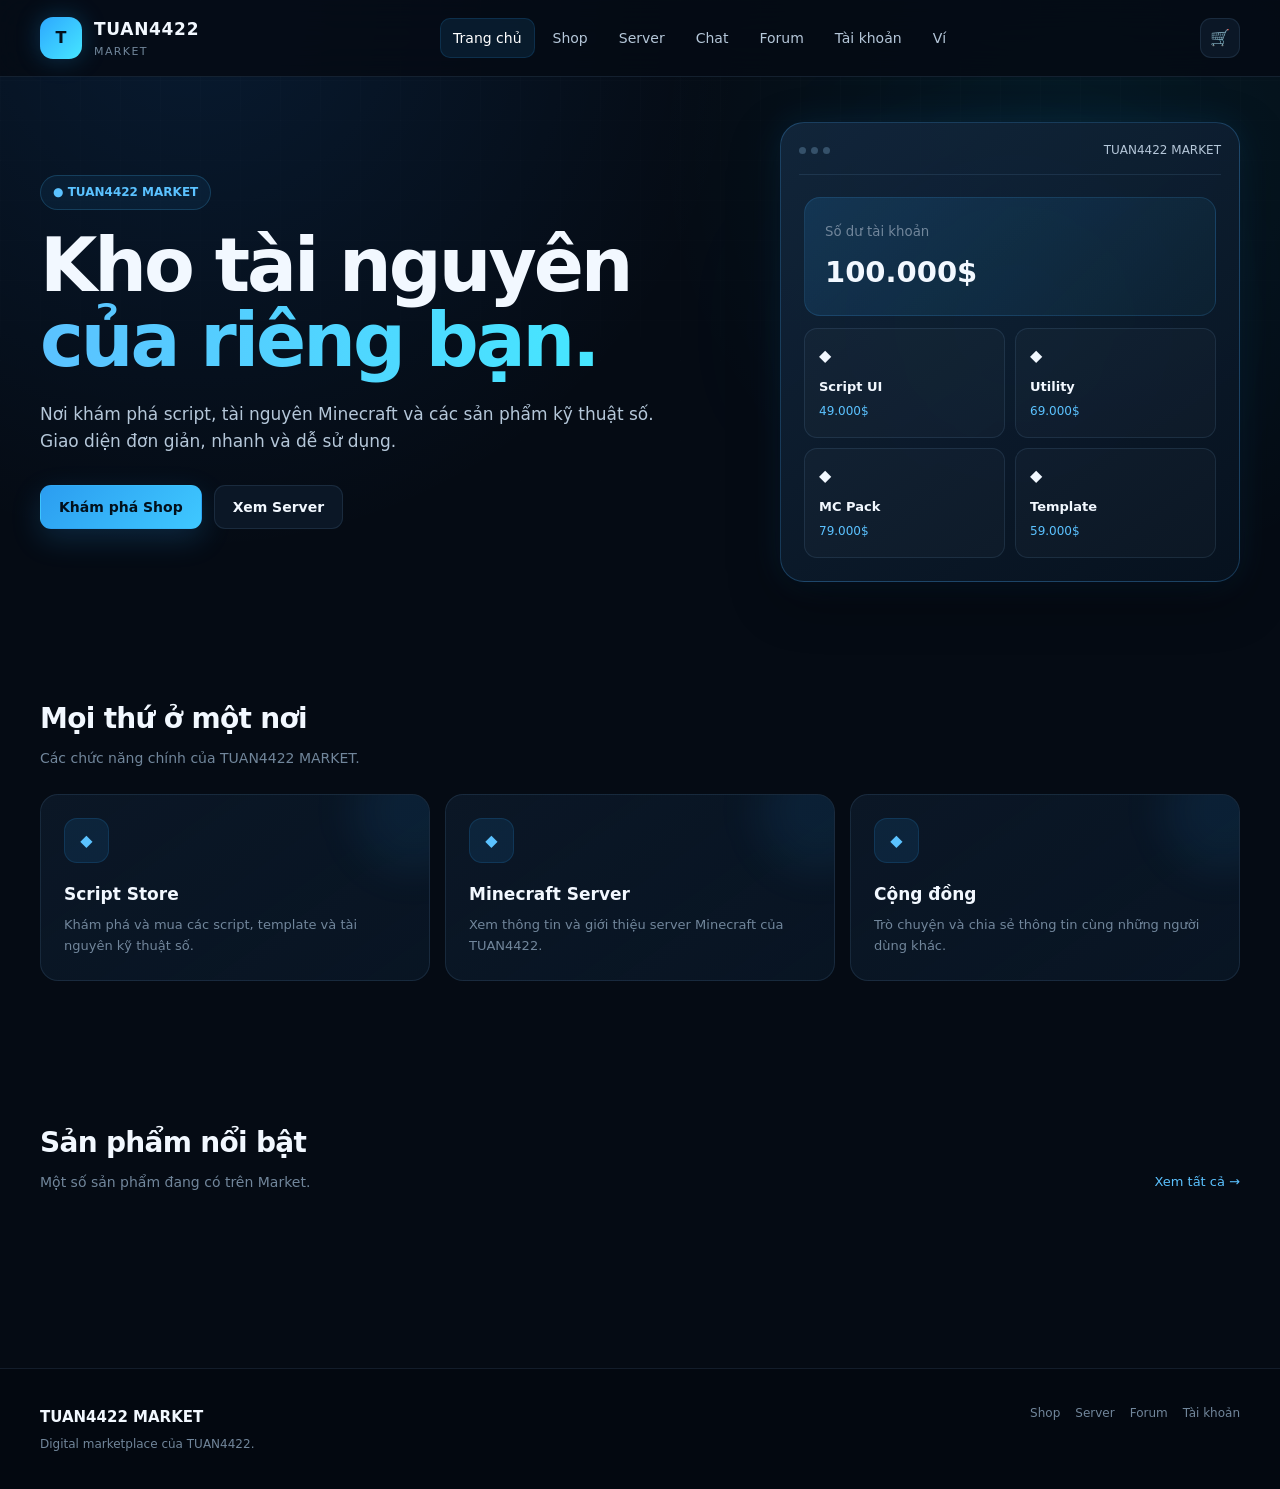
==== commit ce2ef3aa: "Update index.html" ====
--- a/index.html
+++ b/index.html
@@ -7,36 +7,33 @@
   <link rel="stylesheet" href="style.css">
 </head>
 
-<body data-page="home">
+<body>
 
 <header class="site-header">
   <div class="header-inner">
 
     <a href="index.html" class="brand">
-      <span class="brand-mark">T</span>
-      <span class="brand-text">
+      <div class="brand-logo">T</div>
+      <div class="brand-text">
         <strong>TUAN4422</strong>
-        <small>MARKET</small>
-      </span>
+        <span>MARKET</span>
+      </div>
     </a>
 
     <nav class="main-nav" id="mainNav">
-      <a href="index.html" data-page="home">Trang chủ</a>
-      <a href="shop.html" data-page="shop">Shop</a>
-      <a href="server.html" data-page="server">Server</a>
-      <a href="chat.html" data-page="chat">Chat</a>
-      <a href="forum.html" data-page="forum">Forum</a>
-      <a href="account.html" data-page="account">Tài khoản</a>
-      <a href="wallet.html" data-page="wallet">Ví</a>
+      <a href="index.html" class="active">Trang chủ</a>
+      <a href="shop.html">Shop</a>
+      <a href="server.html">Server</a>
+      <a href="chat.html">Chat</a>
+      <a href="forum.html">Forum</a>
+      <a href="account.html">Tài khoản</a>
+      <a href="wallet.html">Ví</a>
+      <a href="admin.html" id="adminMenu" class="admin-only">Admin</a>
     </nav>
 
-    <div class="header-tools">
-      <button class="header-btn cart-btn" id="cartBtn">
-        Giỏ hàng
-        <span class="cart-count" id="cartCount">0</span>
-      </button>
-
-      <button class="mobile-menu" id="menuBtn">☰</button>
+    <div class="header-actions">
+      <a href="shop.html" class="header-icon" title="Shop">🛒</a>
+      <button class="mobile-menu-btn" id="mobileMenuBtn">☰</button>
     </div>
 
   </div>
@@ -44,174 +41,170 @@
 
 <main>
 
-<section class="hero">
-  <div class="container">
-
-    <div class="hero-grid">
-
-      <div class="hero-main">
-
-        <div class="hero-label">
+  <section class="hero">
+
+    <div class="hero-content">
+
+      <div class="hero-badge">
+        ● TUAN4422 MARKET
+      </div>
+
+      <h1>
+        Kho tài nguyên<br>
+        <span>của riêng bạn.</span>
+      </h1>
+
+      <p>
+        Nơi khám phá script, tài nguyên Minecraft và các sản phẩm kỹ thuật số.
+        Giao diện đơn giản, nhanh và dễ sử dụng.
+      </p>
+
+      <div class="hero-buttons">
+        <a href="shop.html" class="btn btn-primary">
+          Khám phá Shop
+        </a>
+
+        <a href="server.html" class="btn btn-secondary">
+          Xem Server
+        </a>
+      </div>
+
+    </div>
+
+    <div class="hero-preview">
+
+      <div class="preview-top">
+        <div class="preview-dots">
+          <i></i>
+          <i></i>
+          <i></i>
+        </div>
+
+        <div class="preview-title">
           TUAN4422 MARKET
         </div>
-
-        <h1>
-          Nơi dành cho
-          <span>những sản phẩm số.</span>
-        </h1>
-
-        <p class="hero-description">
-          Shop cá nhân dành cho script, tài khoản demo,
-          tài nguyên Minecraft và các dự án của TUAN4422.
+      </div>
+
+      <div class="preview-body">
+
+        <div class="preview-balance">
+          <small>Số dư tài khoản</small>
+          <strong>100.000$</strong>
+        </div>
+
+        <div class="preview-products">
+
+          <div class="preview-product">
+            <div>◆</div>
+            <b>Script UI</b>
+            <span>49.000$</span>
+          </div>
+
+          <div class="preview-product">
+            <div>◆</div>
+            <b>Utility</b>
+            <span>69.000$</span>
+          </div>
+
+          <div class="preview-product">
+            <div>◆</div>
+            <b>MC Pack</b>
+            <span>79.000$</span>
+          </div>
+
+          <div class="preview-product">
+            <div>◆</div>
+            <b>Template</b>
+            <span>59.000$</span>
+          </div>
+
+        </div>
+
+      </div>
+
+    </div>
+
+  </section>
+
+
+  <section class="section">
+
+    <div class="section-head">
+      <div>
+        <h2>Mọi thứ ở một nơi</h2>
+        <p>Các chức năng chính của TUAN4422 MARKET.</p>
+      </div>
+    </div>
+
+    <div class="feature-grid">
+
+      <div class="feature-card">
+        <div class="feature-icon">◆</div>
+        <h3>Script Store</h3>
+        <p>
+          Khám phá và mua các script, template và tài nguyên kỹ thuật số.
         </p>
-
-        <div class="hero-buttons">
-          <a href="shop.html" class="btn btn-primary">
-            Xem sản phẩm
-          </a>
-
-          <a href="server.html" class="btn btn-secondary">
-            Xem server
-          </a>
-        </div>
-
-      </div>
-
-      <div class="hero-side">
-
-        <div class="info-card">
-          <h3>Ví của bạn</h3>
-          <p>Số dư demo hiện tại</p>
-
-          <div class="balance">
-            <span id="homeBalance">100.000$</span>
-          </div>
-
-          <a href="wallet.html" class="btn btn-secondary btn-small">
-            Mở ví
-          </a>
-        </div>
-
-        <div class="info-card">
-          <h3>Hoạt động</h3>
-          <p>Website đang hoạt động bình thường.</p>
-
-          <div class="status" style="margin-top:15px">
-            <span class="status-dot"></span>
-            Online
-          </div>
-        </div>
-
-      </div>
-
-    </div>
-
-    <div class="stats">
-
-      <div class="stat">
-        <strong>06+</strong>
-        <span>Sản phẩm</span>
-      </div>
-
-      <div class="stat">
-        <strong>24/7</strong>
-        <span>Website</span>
-      </div>
-
-      <div class="stat">
-        <strong>100%</strong>
-        <span>Giao diện cá nhân</span>
-      </div>
-
-    </div>
-
-  </div>
-</section>
-
-<section class="section">
-  <div class="container">
-
-    <div class="section-heading">
+      </div>
+
+      <div class="feature-card">
+        <div class="feature-icon">◆</div>
+        <h3>Minecraft Server</h3>
+        <p>
+          Xem thông tin và giới thiệu server Minecraft của TUAN4422.
+        </p>
+      </div>
+
+      <div class="feature-card">
+        <div class="feature-icon">◆</div>
+        <h3>Cộng đồng</h3>
+        <p>
+          Trò chuyện và chia sẻ thông tin cùng những người dùng khác.
+        </p>
+      </div>
+
+    </div>
+
+  </section>
+
+
+  <section class="section">
+
+    <div class="section-head">
       <div>
-        <h2>Khám phá</h2>
-        <p>Truy cập nhanh các khu vực chính.</p>
-      </div>
-    </div>
-
-    <div class="quick-grid">
-
-      <a href="shop.html" class="quick-card">
-        <div class="quick-icon">SHOP</div>
-        <h3>Shop</h3>
-        <p>Xem và thêm sản phẩm vào giỏ hàng.</p>
-      </a>
-
-      <a href="server.html" class="quick-card">
-        <div class="quick-icon">MC</div>
-        <h3>Minecraft Server</h3>
-        <p>Thông tin và giới thiệu server.</p>
-      </a>
-
-      <a href="forum.html" class="quick-card">
-        <div class="quick-icon">FOR</div>
-        <h3>Forum</h3>
-        <p>Trao đổi và đăng bài với cộng đồng.</p>
-      </a>
-
-    </div>
-
-  </div>
-</section>
+        <h2>Sản phẩm nổi bật</h2>
+        <p>Một số sản phẩm đang có trên Market.</p>
+      </div>
+
+      <a href="shop.html">Xem tất cả →</a>
+    </div>
+
+    <div class="product-grid" id="featuredProducts"></div>
+
+  </section>
 
 </main>
 
-<footer>
+<footer class="site-footer">
   <div class="footer-inner">
-    <div>
-      <div class="footer-logo">TUAN4422 MARKET</div>
-      <div>Website cá nhân của TUAN4422.</div>
-    </div>
-
-    <div>© 2026 TUAN4422</div>
+
+    <div class="footer-brand">
+      <strong>TUAN4422 MARKET</strong>
+      <p>Digital marketplace của TUAN4422.</p>
+    </div>
+
+    <div class="footer-links">
+      <a href="shop.html">Shop</a>
+      <a href="server.html">Server</a>
+      <a href="forum.html">Forum</a>
+      <a href="account.html">Tài khoản</a>
+    </div>
+
   </div>
 </footer>
 
-<div class="modal" id="cartModal">
-  <div class="modal-box">
-
-    <div class="modal-header">
-      <strong>Giỏ hàng</strong>
-      <button class="modal-close" data-close-modal="cartModal">×</button>
-    </div>
-
-    <div class="modal-body">
-
-      <div id="cartItems"></div>
-
-      <div class="cart-total">
-        <span>Tổng</span>
-        <span id="cartTotal">0$</span>
-      </div>
-
-      <div class="modal-actions">
-        <button
-          class="btn btn-secondary"
-          data-close-modal="cartModal">
-          Đóng
-        </button>
-
-        <button
-          class="btn btn-primary"
-          id="checkoutBtn">
-          Thanh toán
-        </button>
-      </div>
-
-    </div>
-
-  </div>
-</div>
+<div class="toast" id="toast"></div>
 
 <script src="script.js"></script>
+
 </body>
 </html>
--- a/style.css
+++ b/style.css
@@ -1,28 +1,41 @@
+/* =========================================================
+   TUAN4422 MARKET
+   Modern Dark Blue Marketplace UI
+   ========================================================= */
+
 :root {
-  --bg: #06101d;
-  --bg-2: #091827;
-  --panel: #0c1c2d;
-  --panel-2: #10253a;
-  --panel-3: #142d44;
-
-  --blue: #39a9ff;
-  --blue-2: #1677c8;
-  --cyan: #54d7ff;
-
-  --text: #f3f8ff;
-  --muted: #8fa7bb;
-  --border: rgba(110, 190, 255, .13);
-
-  --green: #55ff9a;
-  --yellow: #ffd45a;
-  --red: #ff667c;
-
-  --radius: 16px;
-  --radius-sm: 11px;
+  --bg: #050b14;
+  --bg2: #081321;
+  --panel: #0b1726;
+  --panel2: #0f1e30;
+  --panel3: #142940;
+
+  --blue: #2da8ff;
+  --blue2: #5bc2ff;
+  --cyan: #46e6ff;
+  --green: #39e58a;
+  --yellow: #ffd34e;
+  --red: #ff5f72;
+
+  --text: #f2f8ff;
+  --text2: #b5c7d9;
+  --muted: #71869b;
+
+  --border: rgba(130, 190, 235, .12);
+  --border2: rgba(71, 175, 255, .25);
+
+  --radius: 18px;
+  --radius2: 12px;
 
   --shadow: 0 18px 50px rgba(0, 0, 0, .35);
-  --transition: .2s ease;
-}
+  --blue-shadow: 0 0 35px rgba(45, 168, 255, .12);
+
+  --transition: .22s ease;
+}
+
+/* =========================
+   RESET
+   ========================= */
 
 * {
   box-sizing: border-box;
@@ -36,17 +49,34 @@
 
 body {
   min-height: 100vh;
+  font-family:
+    Inter,
+    system-ui,
+    -apple-system,
+    BlinkMacSystemFont,
+    "Segoe UI",
+    sans-serif;
+
   background:
-    radial-gradient(circle at 20% 0%, rgba(25, 128, 210, .12), transparent 30%),
-    radial-gradient(circle at 90% 20%, rgba(39, 175, 255, .07), transparent 25%),
+    radial-gradient(circle at 15% 0%, rgba(30, 140, 255, .12), transparent 30%),
+    radial-gradient(circle at 85% 10%, rgba(0, 220, 255, .07), transparent 25%),
     var(--bg);
+
   color: var(--text);
-  font-family: Arial, Helvetica, sans-serif;
-  line-height: 1.5;
-}
-
-body.modal-open {
-  overflow: hidden;
+  line-height: 1.6;
+}
+
+body::before {
+  content: "";
+  position: fixed;
+  inset: 0;
+  pointer-events: none;
+  background-image:
+    linear-gradient(rgba(255,255,255,.012) 1px, transparent 1px),
+    linear-gradient(90deg, rgba(255,255,255,.012) 1px, transparent 1px);
+  background-size: 40px 40px;
+  mask-image: linear-gradient(to bottom, black, transparent 75%);
+  z-index: -1;
 }
 
 a {
@@ -56,1063 +86,1759 @@
 
 button,
 input,
-textarea {
+textarea,
+select {
   font: inherit;
 }
 
 button {
   cursor: pointer;
 }
+
+img {
+  max-width: 100%;
+}
+
+/* =========================
+   SCROLLBAR
+   ========================= */
+
+::-webkit-scrollbar {
+  width: 9px;
+}
+
+::-webkit-scrollbar-track {
+  background: #050b14;
+}
+
+::-webkit-scrollbar-thumb {
+  background: #163451;
+  border-radius: 20px;
+}
+
+::-webkit-scrollbar-thumb:hover {
+  background: #22577f;
+}
+
+/* =========================
+   HEADER
+   ========================= */
 
 .site-header {
   position: sticky;
   top: 0;
   z-index: 1000;
+
+  background: rgba(5, 11, 20, .86);
+  backdrop-filter: blur(20px);
+
   border-bottom: 1px solid var(--border);
-  background: rgba(6, 16, 29, .9);
-  backdrop-filter: blur(16px);
 }
 
 .header-inner {
-  width: min(1180px, calc(100% - 32px));
-  min-height: 70px;
+  width: min(1200px, calc(100% - 32px));
+  min-height: 76px;
   margin: auto;
+
   display: flex;
   align-items: center;
+  justify-content: space-between;
   gap: 24px;
 }
 
 .brand {
   display: flex;
   align-items: center;
-  gap: 10px;
-  flex-shrink: 0;
-}
-
-.brand-mark {
-  width: 40px;
-  height: 40px;
-  border-radius: 12px;
+  gap: 12px;
+  min-width: max-content;
+}
+
+.brand-logo {
+  width: 42px;
+  height: 42px;
+
   display: grid;
   place-items: center;
-  background: linear-gradient(135deg, var(--blue), #1261a3);
-  color: white;
+
+  border-radius: 13px;
+
+  background:
+    linear-gradient(135deg, var(--blue), var(--cyan));
+
+  color: #02101c;
   font-weight: 900;
-  box-shadow: 0 8px 25px rgba(38, 156, 255, .22);
-}
-
-.brand-text {
-  display: flex;
-  flex-direction: column;
-  line-height: 1.05;
+
+  box-shadow:
+    0 0 25px rgba(45, 168, 255, .25);
 }
 
 .brand-text strong {
-  font-size: 15px;
-  letter-spacing: .8px;
-}
-
-.brand-text small {
-  margin-top: 4px;
+  display: block;
+  font-size: 17px;
+  letter-spacing: .7px;
+}
+
+.brand-text span {
+  display: block;
   color: var(--muted);
-  font-size: 9px;
-  letter-spacing: 2px;
+  font-size: 11px;
+  letter-spacing: 1.4px;
 }
 
 .main-nav {
   display: flex;
   align-items: center;
   gap: 5px;
-  margin-left: auto;
 }
 
 .main-nav a {
-  padding: 9px 12px;
-  color: var(--muted);
-  border-radius: 9px;
+  padding: 9px 13px;
+
+  border-radius: 10px;
+
+  color: var(--text2);
   font-size: 14px;
+
   transition: var(--transition);
 }
 
 .main-nav a:hover,
 .main-nav a.active {
   color: white;
-  background: rgba(53, 166, 255, .11);
+  background: rgba(45, 168, 255, .1);
 }
 
 .main-nav a.active {
-  box-shadow: inset 0 -2px 0 var(--blue);
-}
-
-.header-tools {
+  box-shadow: inset 0 0 0 1px rgba(45, 168, 255, .15);
+}
+
+.header-actions {
   display: flex;
   align-items: center;
   gap: 8px;
 }
 
-.header-btn,
-.mobile-menu {
+.header-icon {
+  width: 40px;
+  height: 40px;
+
+  display: grid;
+  place-items: center;
+
+  border-radius: 11px;
   border: 1px solid var(--border);
+
   background: var(--panel);
-  color: var(--text);
-  min-height: 40px;
-  padding: 0 12px;
-  border-radius: 10px;
+
+  color: var(--text2);
+
   transition: var(--transition);
 }
 
-.header-btn:hover,
-.mobile-menu:hover {
-  border-color: rgba(83, 191, 255, .35);
-  background: var(--panel-2);
-}
-
-.cart-btn {
-  display: flex;
+.header-icon:hover {
+  border-color: var(--border2);
+  color: white;
+  transform: translateY(-2px);
+}
+
+.admin-only {
+  display: none !important;
+}
+
+.admin-only.is-visible {
+  display: inline-flex !important;
+}
+
+/* =========================
+   MOBILE NAV
+   ========================= */
+
+.mobile-menu-btn {
+  display: none;
+
+  width: 42px;
+  height: 42px;
+
+  border: 1px solid var(--border);
+  border-radius: 11px;
+
+  background: var(--panel);
+  color: white;
+}
+
+/* =========================
+   MAIN
+   ========================= */
+
+main {
+  width: min(1200px, calc(100% - 32px));
+  margin: auto;
+}
+
+.section {
+  padding: 70px 0;
+}
+
+.page-space {
+  padding-top: 35px;
+}
+
+/* =========================
+   HERO
+   ========================= */
+
+.hero {
+  position: relative;
+  min-height: 550px;
+
+  display: grid;
+  grid-template-columns: 1.2fr .8fr;
+  align-items: center;
+
+  gap: 50px;
+}
+
+.hero::after {
+  content: "";
+
+  position: absolute;
+  right: 5%;
+  top: 15%;
+
+  width: 330px;
+  height: 330px;
+
+  background: rgba(45, 168, 255, .08);
+  filter: blur(90px);
+
+  border-radius: 50%;
+
+  pointer-events: none;
+}
+
+.hero-content {
+  position: relative;
+  z-index: 2;
+}
+
+.hero-badge {
+  display: inline-flex;
   align-items: center;
   gap: 8px;
-}
-
-.cart-count {
-  min-width: 21px;
-  height: 21px;
-  display: grid;
-  place-items: center;
-  padding: 0 5px;
-  border-radius: 20px;
-  background: var(--blue);
-  color: white;
-  font-size: 11px;
-  font-weight: bold;
-}
-
-.mobile-menu {
-  display: none;
-  font-size: 20px;
-}
-
-/* GENERAL */
-
-.container {
-  width: min(1180px, calc(100% - 32px));
-  margin: auto;
-}
-
-.page {
-  padding: 55px 0 80px;
-}
-
-.page-heading {
-  margin-bottom: 28px;
-}
-
-.page-heading h1 {
-  font-size: clamp(28px, 4vw, 40px);
-  margin-bottom: 8px;
-}
-
-.page-heading p {
+
+  padding: 7px 12px;
+
+  border: 1px solid rgba(71, 190, 255, .2);
+  border-radius: 999px;
+
+  background: rgba(45, 168, 255, .07);
+
+  color: var(--blue2);
+  font-size: 12px;
+  font-weight: 700;
+}
+
+.hero h1 {
+  margin-top: 18px;
+
+  font-size: clamp(42px, 6vw, 74px);
+  line-height: 1.02;
+  letter-spacing: -3px;
+}
+
+.hero h1 span {
+  background:
+    linear-gradient(90deg, var(--blue2), var(--cyan));
+
+  -webkit-background-clip: text;
+  background-clip: text;
+  color: transparent;
+}
+
+.hero p {
+  max-width: 650px;
+  margin-top: 22px;
+
+  color: var(--text2);
+  font-size: 17px;
+}
+
+.hero-buttons {
+  display: flex;
+  flex-wrap: wrap;
+  gap: 12px;
+
+  margin-top: 30px;
+}
+
+/* =========================
+   BUTTONS
+   ========================= */
+
+.btn {
+  min-height: 44px;
+
+  display: inline-flex;
+  align-items: center;
+  justify-content: center;
+  gap: 8px;
+
+  padding: 0 18px;
+
+  border: 1px solid transparent;
+  border-radius: 11px;
+
+  font-size: 14px;
+  font-weight: 750;
+
+  transition: var(--transition);
+}
+
+.btn:hover {
+  transform: translateY(-2px);
+}
+
+.btn-primary {
+  background: linear-gradient(135deg, #2b9df0, #3fc8ff);
+  color: #02101c;
+
+  box-shadow: 0 10px 30px rgba(45, 168, 255, .18);
+}
+
+.btn-primary:hover {
+  box-shadow: 0 14px 38px rgba(45, 168, 255, .28);
+}
+
+.btn-secondary {
+  background: var(--panel);
+  border-color: var(--border);
+  color: var(--text);
+}
+
+.btn-secondary:hover {
+  border-color: var(--border2);
+  background: var(--panel2);
+}
+
+.btn-danger {
+  background: rgba(255, 95, 114, .1);
+  border-color: rgba(255, 95, 114, .2);
+  color: #ff8090;
+}
+
+.btn-success {
+  background: rgba(57, 229, 138, .1);
+  border-color: rgba(57, 229, 138, .2);
+  color: var(--green);
+}
+
+.btn-small {
+  min-height: 36px;
+  padding: 0 12px;
+  font-size: 12px;
+}
+
+.btn-block {
+  width: 100%;
+}
+
+/* =========================
+   HERO PREVIEW
+   ========================= */
+
+.hero-preview {
+  position: relative;
+  z-index: 2;
+
+  padding: 18px;
+
+  border: 1px solid var(--border2);
+  border-radius: 24px;
+
+  background:
+    linear-gradient(145deg, rgba(20, 41, 64, .85), rgba(7, 18, 31, .9));
+
+  box-shadow: var(--shadow), var(--blue-shadow);
+}
+
+.preview-top {
+  display: flex;
+  align-items: center;
+  justify-content: space-between;
+
+  padding-bottom: 14px;
+
+  border-bottom: 1px solid var(--border);
+}
+
+.preview-dots {
+  display: flex;
+  gap: 5px;
+}
+
+.preview-dots i {
+  width: 7px;
+  height: 7px;
+
+  border-radius: 50%;
+  background: #35516a;
+}
+
+.preview-title {
+  color: var(--text2);
+  font-size: 12px;
+}
+
+.preview-body {
+  padding: 22px 5px 5px;
+}
+
+.preview-balance {
+  padding: 20px;
+
+  border-radius: 16px;
+
+  background:
+    linear-gradient(135deg, rgba(45, 168, 255, .14), rgba(70, 230, 255, .04));
+
+  border: 1px solid rgba(71, 175, 255, .16);
+}
+
+.preview-balance small {
   color: var(--muted);
 }
 
-.section {
-  margin-top: 55px;
-}
-
-.section-heading {
+.preview-balance strong {
+  display: block;
+  margin-top: 5px;
+
+  font-size: 29px;
+}
+
+.preview-products {
+  display: grid;
+  grid-template-columns: repeat(2, 1fr);
+  gap: 10px;
+
+  margin-top: 12px;
+}
+
+.preview-product {
+  padding: 14px;
+
+  border: 1px solid var(--border);
+  border-radius: 13px;
+
+  background: rgba(255,255,255,.025);
+}
+
+.preview-product b {
+  display: block;
+  margin-top: 8px;
+  font-size: 13px;
+}
+
+.preview-product span {
+  color: var(--blue2);
+  font-size: 12px;
+}
+
+/* =========================
+   SECTION HEADER
+   ========================= */
+
+.section-head {
   display: flex;
   align-items: end;
   justify-content: space-between;
   gap: 20px;
-  margin-bottom: 18px;
-}
-
-.section-heading h2 {
-  font-size: 23px;
-}
-
-.section-heading p {
+
+  margin-bottom: 25px;
+}
+
+.section-head h2 {
+  font-size: 28px;
+  letter-spacing: -.7px;
+}
+
+.section-head p {
+  margin-top: 5px;
   color: var(--muted);
   font-size: 14px;
 }
 
-.btn {
-  border: 0;
+.section-head a {
+  color: var(--blue2);
+  font-size: 13px;
+}
+
+/* =========================
+   FEATURE CARDS
+   ========================= */
+
+.feature-grid {
+  display: grid;
+  grid-template-columns: repeat(3, 1fr);
+  gap: 15px;
+}
+
+.feature-card {
+  position: relative;
+  overflow: hidden;
+
+  padding: 23px;
+
+  border: 1px solid var(--border);
+  border-radius: var(--radius);
+
+  background: linear-gradient(145deg, var(--panel), rgba(10, 25, 42, .7));
+
+  transition: var(--transition);
+}
+
+.feature-card::before {
+  content: "";
+
+  position: absolute;
+  width: 120px;
+  height: 120px;
+
+  right: -45px;
+  top: -45px;
+
+  background: rgba(45,168,255,.08);
+  border-radius: 50%;
+  filter: blur(20px);
+}
+
+.feature-card:hover {
+  transform: translateY(-5px);
+  border-color: var(--border2);
+  box-shadow: var(--blue-shadow);
+}
+
+.feature-icon {
+  width: 45px;
+  height: 45px;
+
+  display: grid;
+  place-items: center;
+
+  border-radius: 13px;
+
+  background: rgba(45,168,255,.1);
+  border: 1px solid rgba(45,168,255,.15);
+
+  color: var(--blue2);
+}
+
+.feature-card h3 {
+  margin-top: 18px;
+  font-size: 17px;
+}
+
+.feature-card p {
+  margin-top: 7px;
+
+  color: var(--muted);
+  font-size: 13px;
+}
+
+/* =========================
+   SEARCH
+   ========================= */
+
+.shop-toolbar {
+  display: flex;
+  gap: 12px;
+  align-items: center;
+
+  margin-bottom: 25px;
+}
+
+.search-box {
+  position: relative;
+  flex: 1;
+}
+
+.search-box input {
+  width: 100%;
+  height: 48px;
+
+  padding: 0 17px 0 45px;
+
+  border: 1px solid var(--border);
+  border-radius: 13px;
+
+  background: var(--panel);
+  color: white;
+
+  outline: none;
+
+  transition: var(--transition);
+}
+
+.search-box input:focus {
+  border-color: var(--blue);
+  box-shadow: 0 0 0 3px rgba(45,168,255,.08);
+}
+
+.search-box::before {
+  content: "⌕";
+
+  position: absolute;
+  left: 17px;
+  top: 50%;
+
+  transform: translateY(-52%);
+
+  color: var(--muted);
+  font-size: 20px;
+
+  pointer-events: none;
+}
+
+/* =========================
+   PRODUCT GRID
+   ========================= */
+
+.product-grid {
+  display: grid;
+
+  grid-template-columns: repeat(4, minmax(0, 1fr));
+
+  gap: 15px;
+}
+
+.product-card {
+  position: relative;
+
+  overflow: hidden;
+
+  border: 1px solid var(--border);
+  border-radius: var(--radius);
+
+  background:
+    linear-gradient(145deg, rgba(15, 30, 48, .96), rgba(7, 16, 27, .96));
+
+  transition: var(--transition);
+}
+
+.product-card:hover {
+  transform: translateY(-6px);
+
+  border-color: rgba(71,175,255,.3);
+
+  box-shadow:
+    0 18px 45px rgba(0,0,0,.35),
+    0 0 30px rgba(45,168,255,.08);
+}
+
+.product-image {
+  position: relative;
+
+  height: 175px;
+
+  display: grid;
+  place-items: center;
+
+  background:
+    radial-gradient(circle at center, rgba(45,168,255,.12), transparent 65%),
+    #091827;
+
+  border-bottom: 1px solid var(--border);
+}
+
+.product-image img {
+  width: 105px;
+  height: 105px;
+
+  object-fit: contain;
+
+  image-rendering: auto;
+
+  filter:
+    drop-shadow(0 12px 18px rgba(0,0,0,.45));
+
+  transition: var(--transition);
+}
+
+.product-card:hover .product-image img {
+  transform: scale(1.08);
+}
+
+.product-badge {
+  position: absolute;
+  top: 12px;
+  left: 12px;
+
+  padding: 5px 9px;
+
+  border-radius: 999px;
+
+  background: rgba(45,168,255,.12);
+  border: 1px solid rgba(45,168,255,.18);
+
+  color: var(--blue2);
+
+  font-size: 10px;
+  font-weight: 800;
+}
+
+.product-favorite {
+  position: absolute;
+  top: 10px;
+  right: 10px;
+
+  width: 34px;
+  height: 34px;
+
+  display: grid;
+  place-items: center;
+
+  border: 1px solid var(--border);
   border-radius: 10px;
+
+  background: rgba(5,11,20,.75);
+  color: var(--text2);
+}
+
+.product-content {
+  padding: 17px;
+}
+
+.product-category {
+  color: var(--blue2);
+  font-size: 11px;
+  font-weight: 700;
+  text-transform: uppercase;
+  letter-spacing: .7px;
+}
+
+.product-title {
+  margin-top: 6px;
+
+  font-size: 16px;
+  font-weight: 750;
+
+  white-space: nowrap;
+  overflow: hidden;
+  text-overflow: ellipsis;
+}
+
+.product-description {
   min-height: 42px;
-  padding: 0 17px;
+
+  margin-top: 6px;
+
+  color: var(--muted);
+  font-size: 12px;
+}
+
+.product-bottom {
+  display: flex;
+  align-items: center;
+  justify-content: space-between;
+  gap: 8px;
+
+  margin-top: 14px;
+}
+
+.product-price {
+  color: var(--yellow);
+  font-weight: 850;
+  font-size: 15px;
+}
+
+.product-actions {
+  display: flex;
+  gap: 6px;
+}
+
+/* =========================
+   PAGE HERO
+   ========================= */
+
+.page-hero {
+  padding: 60px 0 30px;
+}
+
+.page-hero .eyebrow {
+  color: var(--blue2);
+  font-size: 12px;
+  font-weight: 800;
+  letter-spacing: 1.5px;
+  text-transform: uppercase;
+}
+
+.page-hero h1 {
+  margin-top: 8px;
+  font-size: clamp(32px, 5vw, 52px);
+  letter-spacing: -1.8px;
+}
+
+.page-hero p {
+  max-width: 650px;
+  margin-top: 10px;
+
+  color: var(--muted);
+}
+
+/* =========================
+   PANEL
+   ========================= */
+
+.panel {
+  padding: 22px;
+
+  border: 1px solid var(--border);
+  border-radius: var(--radius);
+
+  background:
+    linear-gradient(145deg, rgba(15,30,48,.96), rgba(7,17,29,.96));
+
+  box-shadow: 0 10px 35px rgba(0,0,0,.15);
+}
+
+.panel + .panel {
+  margin-top: 15px;
+}
+
+.panel-title {
+  display: flex;
+  justify-content: space-between;
+  align-items: center;
+
+  margin-bottom: 18px;
+}
+
+.panel-title h2,
+.panel-title h3 {
+  font-size: 19px;
+}
+
+.panel-title span {
+  color: var(--muted);
+  font-size: 12px;
+}
+
+/* =========================
+   SERVER
+   ========================= */
+
+.server-card {
+  position: relative;
+  overflow: hidden;
+
+  padding: 30px;
+
+  border: 1px solid rgba(57,229,138,.16);
+  border-radius: 22px;
+
+  background:
+    radial-gradient(circle at 80% 20%, rgba(57,229,138,.08), transparent 30%),
+    linear-gradient(145deg, #0d211d, #091923);
+}
+
+.server-status {
   display: inline-flex;
   align-items: center;
-  justify-content: center;
-  gap: 7px;
-  font-weight: 700;
-  transition: var(--transition);
-}
-
-.btn-primary {
-  color: white;
-  background: linear-gradient(135deg, var(--blue), #176fb5);
-  box-shadow: 0 8px 22px rgba(35, 151, 235, .18);
-}
-
-.btn-primary:hover {
-  transform: translateY(-2px);
-  box-shadow: 0 12px 28px rgba(35, 151, 235, .3);
-}
-
-.btn-secondary {
-  color: white;
-  background: var(--panel-2);
-  border: 1px solid var(--border);
-}
-
-.btn-secondary:hover {
-  border-color: rgba(83, 191, 255, .35);
-}
-
-.btn-danger {
-  color: white;
-  background: rgba(255, 70, 90, .13);
-  border: 1px solid rgba(255, 70, 90, .25);
-}
-
-.btn-small {
-  min-height: 36px;
-  padding: 0 12px;
-  font-size: 13px;
-}
-
-.text-link {
-  color: var(--cyan);
-}
-
-.text-link:hover {
-  text-decoration: underline;
-}
-
-/* HOME */
-
-.hero {
-  padding: 70px 0 30px;
-}
-
-.hero-grid {
-  display: grid;
-  grid-template-columns: 1.25fr .75fr;
-  gap: 28px;
-  align-items: stretch;
-}
-
-.hero-main {
-  min-height: 430px;
-  padding: 46px;
-  border: 1px solid var(--border);
-  border-radius: 22px;
-  background:
-    linear-gradient(135deg, rgba(32, 134, 210, .15), transparent 55%),
-    var(--panel);
-  box-shadow: var(--shadow);
-  position: relative;
-  overflow: hidden;
-}
-
-.hero-main::after {
-  content: "";
-  position: absolute;
-  width: 280px;
-  height: 280px;
-  right: -100px;
-  bottom: -130px;
-  border-radius: 50%;
-  background: rgba(40, 165, 255, .1);
-  filter: blur(20px);
-}
-
-.hero-label {
-  display: inline-flex;
-  align-items: center;
+  gap: 8px;
+
   padding: 7px 11px;
-  border: 1px solid rgba(70, 181, 255, .2);
-  border-radius: 30px;
-  color: var(--cyan);
-  background: rgba(46, 156, 232, .07);
+
+  border-radius: 999px;
+
+  background: rgba(57,229,138,.08);
+  border: 1px solid rgba(57,229,138,.15);
+
+  color: var(--green);
+
   font-size: 12px;
-  margin-bottom: 18px;
-}
-
-.hero h1 {
-  max-width: 680px;
-  font-size: clamp(37px, 6vw, 65px);
-  line-height: 1.03;
-  letter-spacing: -2px;
-  margin-bottom: 20px;
-}
-
-.hero h1 span {
-  color: var(--blue);
-}
-
-.hero-description {
-  max-width: 620px;
-  color: var(--muted);
-  font-size: 16px;
-  margin-bottom: 28px;
-}
-
-.hero-buttons {
-  display: flex;
-  flex-wrap: wrap;
-  gap: 10px;
-}
-
-.hero-side {
-  display: flex;
-  flex-direction: column;
-  gap: 15px;
-}
-
-.info-card {
-  flex: 1;
-  padding: 24px;
-  border: 1px solid var(--border);
-  border-radius: var(--radius);
-  background: var(--panel);
-}
-
-.info-card h3 {
-  margin-bottom: 7px;
-}
-
-.info-card p {
-  color: var(--muted);
-  font-size: 13px;
-}
-
-.balance {
-  font-size: 27px;
-  font-weight: 800;
-  margin: 13px 0;
-}
-
-.balance span {
-  color: var(--cyan);
-}
-
-.stats {
-  display: grid;
-  grid-template-columns: repeat(3, 1fr);
-  gap: 12px;
-  margin-top: 15px;
-}
-
-.stat {
-  padding: 18px;
-  border: 1px solid var(--border);
-  background: var(--panel);
-  border-radius: 13px;
-}
-
-.stat strong {
-  display: block;
-  font-size: 22px;
-}
-
-.stat span {
-  color: var(--muted);
-  font-size: 12px;
-}
-
-.quick-grid {
-  display: grid;
-  grid-template-columns: repeat(3, 1fr);
-  gap: 15px;
-}
-
-.quick-card {
-  padding: 23px;
-  min-height: 160px;
-  border: 1px solid var(--border);
-  border-radius: var(--radius);
-  background: var(--panel);
-  transition: var(--transition);
-}
-
-.quick-card:hover {
-  transform: translateY(-4px);
-  border-color: rgba(57, 169, 255, .35);
-  background: var(--panel-2);
-}
-
-.quick-card .quick-icon {
-  width: 40px;
-  height: 40px;
-  display: grid;
-  place-items: center;
-  margin-bottom: 18px;
-  border-radius: 10px;
-  background: rgba(57, 169, 255, .1);
-  color: var(--cyan);
-  font-weight: bold;
-}
-
-.quick-card h3 {
-  margin-bottom: 6px;
-}
-
-.quick-card p {
-  color: var(--muted);
-  font-size: 13px;
-}
-
-/* PRODUCTS */
-
-.toolbar {
-  display: flex;
-  gap: 10px;
-  margin-bottom: 25px;
-}
-
-.search {
-  flex: 1;
-  min-height: 44px;
-  padding: 0 15px;
-  color: white;
-  background: var(--panel);
-  border: 1px solid var(--border);
-  border-radius: 11px;
-  outline: none;
-}
-
-.search:focus {
-  border-color: rgba(57, 169, 255, .55);
-}
-
-.product-grid {
-  display: grid;
-  grid-template-columns: repeat(3, 1fr);
-  gap: 16px;
-}
-
-.product-card {
-  display: flex;
-  flex-direction: column;
-  min-height: 320px;
-  border: 1px solid var(--border);
-  border-radius: var(--radius);
-  background: var(--panel);
-  overflow: hidden;
-  transition: var(--transition);
-}
-
-.product-card:hover {
-  transform: translateY(-4px);
-  border-color: rgba(57, 169, 255, .35);
-  box-shadow: var(--shadow);
-}
-
-.product-top {
-  padding: 22px;
-  background: linear-gradient(135deg, rgba(39, 146, 220, .1), transparent);
-}
-
-.product-icon {
-  width: 58px;
-  height: 58px;
-  border-radius: 14px;
-  display: grid;
-  place-items: center;
-  color: white;
-  font-weight: 900;
-  font-size: 14px;
-  background: linear-gradient(135deg, #176fae, #0c3657);
-  border: 1px solid rgba(101, 198, 255, .2);
-}
-
-.product-type {
-  margin-top: 16px;
-  color: var(--cyan);
-  font-size: 11px;
-  text-transform: uppercase;
-  letter-spacing: 1px;
-}
-
-.product-card h3 {
-  margin-top: 5px;
-  font-size: 18px;
-}
-
-.product-description {
-  padding: 0 22px;
-  color: var(--muted);
-  font-size: 13px;
-  flex: 1;
-}
-
-.product-bottom {
-  padding: 20px 22px;
-  display: flex;
-  align-items: center;
-  justify-content: space-between;
-  gap: 10px;
-}
-
-.price {
-  color: white;
-  font-size: 18px;
-  font-weight: 800;
-}
-
-.price small {
-  color: var(--muted);
-  font-size: 11px;
-  font-weight: normal;
-}
-
-/* SERVER */
-
-.server-panel {
-  padding: 30px;
-  border: 1px solid var(--border);
-  border-radius: 20px;
-  background:
-    linear-gradient(135deg, rgba(20, 117, 192, .13), transparent),
-    var(--panel);
-}
-
-.server-header {
-  display: flex;
-  justify-content: space-between;
-  gap: 20px;
-  align-items: center;
-  padding-bottom: 25px;
-  border-bottom: 1px solid var(--border);
-}
-
-.server-title {
-  display: flex;
-  align-items: center;
-  gap: 15px;
-}
-
-.server-logo {
-  width: 62px;
-  height: 62px;
-  display: grid;
-  place-items: center;
-  border-radius: 15px;
-  background: #122f48;
-  color: var(--cyan);
-  font-weight: 900;
-}
-
-.status {
-  display: inline-flex;
-  align-items: center;
-  gap: 7px;
-  padding: 7px 10px;
-  border-radius: 20px;
-  color: var(--green);
-  background: rgba(85, 255, 154, .08);
-  font-size: 12px;
+  font-weight: 750;
 }
 
 .status-dot {
   width: 7px;
   height: 7px;
+
   border-radius: 50%;
   background: var(--green);
-}
-
-.server-grid {
+
+  box-shadow: 0 0 10px rgba(57,229,138,.7);
+}
+
+.server-card h2 {
+  margin-top: 18px;
+  font-size: 31px;
+}
+
+.server-card p {
+  max-width: 650px;
+  margin-top: 9px;
+
+  color: var(--text2);
+}
+
+.server-info {
   display: grid;
   grid-template-columns: repeat(3, 1fr);
-  gap: 13px;
-  margin-top: 22px;
-}
-
-.server-data {
-  padding: 18px;
+  gap: 12px;
+
+  margin-top: 25px;
+}
+
+.server-info-item {
+  padding: 15px;
+
   border: 1px solid var(--border);
-  border-radius: 12px;
-  background: rgba(0, 0, 0, .1);
-}
-
-.server-data span {
-  display: block;
-  color: var(--muted);
-  font-size: 12px;
-  margin-bottom: 5px;
-}
-
-.server-data strong {
-  font-size: 17px;
-}
-
-/* CHAT */
-
-.chat-layout {
-  display: grid;
-  grid-template-columns: 260px 1fr;
-  min-height: 580px;
-  border: 1px solid var(--border);
-  border-radius: 17px;
-  overflow: hidden;
-  background: var(--panel);
-}
-
-.chat-users {
-  border-right: 1px solid var(--border);
-  background: rgba(0, 0, 0, .1);
-}
-
-.chat-users h3 {
-  padding: 20px;
-  border-bottom: 1px solid var(--border);
-}
-
-.user-row {
-  display: flex;
-  align-items: center;
-  gap: 10px;
-  padding: 13px 17px;
-}
-
-.avatar {
-  width: 34px;
-  height: 34px;
-  border-radius: 10px;
-  display: grid;
-  place-items: center;
-  background: #14507c;
-  font-weight: bold;
-}
-
-.user-row small {
+  border-radius: 13px;
+
+  background: rgba(255,255,255,.025);
+}
+
+.server-info-item span {
   display: block;
   color: var(--muted);
   font-size: 11px;
 }
 
+.server-info-item strong {
+  display: block;
+  margin-top: 5px;
+}
+
+/* =========================
+   FORUM
+   ========================= */
+
+.forum-list {
+  display: grid;
+  gap: 10px;
+}
+
+.forum-item {
+  padding: 17px;
+
+  border: 1px solid var(--border);
+  border-radius: 14px;
+
+  background: rgba(255,255,255,.02);
+
+  transition: var(--transition);
+}
+
+.forum-item:hover {
+  border-color: var(--border2);
+  background: rgba(45,168,255,.035);
+}
+
+.forum-item h3 {
+  font-size: 15px;
+}
+
+.forum-item p {
+  margin-top: 5px;
+
+  color: var(--muted);
+  font-size: 13px;
+}
+
+.forum-meta {
+  margin-top: 10px;
+
+  color: #60768b;
+  font-size: 11px;
+}
+
+/* =========================
+   CHAT
+   ========================= */
+
+.chat-layout {
+  display: grid;
+  grid-template-columns: 220px 1fr;
+  gap: 15px;
+
+  min-height: 580px;
+}
+
+.chat-sidebar {
+  padding: 14px;
+
+  border: 1px solid var(--border);
+  border-radius: var(--radius);
+
+  background: var(--panel);
+}
+
+.chat-sidebar h3 {
+  padding: 7px 9px 14px;
+
+  color: var(--text2);
+  font-size: 12px;
+  text-transform: uppercase;
+  letter-spacing: 1px;
+}
+
+.chat-room {
+  padding: 10px;
+
+  border-radius: 10px;
+
+  color: var(--text2);
+  font-size: 13px;
+}
+
+.chat-room.active {
+  background: rgba(45,168,255,.1);
+  color: white;
+}
+
 .chat-main {
   display: flex;
   flex-direction: column;
+
+  overflow: hidden;
+
+  border: 1px solid var(--border);
+  border-radius: var(--radius);
+
+  background: var(--panel);
+}
+
+.chat-header {
+  padding: 16px 18px;
+
+  border-bottom: 1px solid var(--border);
+
+  background: rgba(255,255,255,.015);
+}
+
+.chat-header strong {
+  font-size: 14px;
+}
+
+.chat-header span {
+  display: block;
+  margin-top: 2px;
+
+  color: var(--muted);
+  font-size: 11px;
 }
 
 .chat-messages {
   flex: 1;
-  padding: 25px;
+
+  min-height: 400px;
+  max-height: 550px;
+
   overflow-y: auto;
-}
-
-.message {
+
+  padding: 20px;
+}
+
+.chat-message {
   max-width: 75%;
-  margin-bottom: 15px;
-}
-
-.message.me {
+
+  margin-bottom: 12px;
+  padding: 11px 13px;
+
+  border: 1px solid var(--border);
+  border-radius: 13px;
+
+  background: var(--panel2);
+}
+
+.chat-message.mine {
   margin-left: auto;
-}
-
-.message-bubble {
-  padding: 11px 14px;
-  border-radius: 12px;
-  background: var(--panel-2);
+
+  background: rgba(45,168,255,.1);
+  border-color: rgba(45,168,255,.16);
+}
+
+.chat-message small {
+  display: block;
+  margin-bottom: 3px;
+
+  color: var(--blue2);
+  font-size: 10px;
+}
+
+.chat-form {
+  display: flex;
+  gap: 8px;
+
+  padding: 12px;
+
+  border-top: 1px solid var(--border);
+}
+
+/* =========================
+   FORMS
+   ========================= */
+
+.form-grid {
+  display: grid;
+  grid-template-columns: repeat(2, 1fr);
+  gap: 15px;
+}
+
+.form-group {
+  display: flex;
+  flex-direction: column;
+  gap: 7px;
+}
+
+.form-group.full {
+  grid-column: 1 / -1;
+}
+
+.form-group label {
+  color: var(--text2);
+  font-size: 12px;
+  font-weight: 650;
+}
+
+.form-group input,
+.form-group textarea,
+.form-group select {
+  width: 100%;
+
+  padding: 12px 13px;
+
   border: 1px solid var(--border);
-  font-size: 14px;
-}
-
-.message.me .message-bubble {
-  background: #105486;
-}
-
-.message small {
+  border-radius: 11px;
+
+  outline: none;
+
+  background: #071421;
+  color: white;
+
+  transition: var(--transition);
+}
+
+.form-group input {
+  min-height: 45px;
+}
+
+.form-group textarea {
+  min-height: 110px;
+  resize: vertical;
+}
+
+.form-group input:focus,
+.form-group textarea:focus,
+.form-group select:focus {
+  border-color: var(--blue);
+  box-shadow: 0 0 0 3px rgba(45,168,255,.07);
+}
+
+.form-actions {
+  display: flex;
+  flex-wrap: wrap;
+  gap: 9px;
+
+  margin-top: 18px;
+}
+
+/* =========================
+   ACCOUNT
+   ========================= */
+
+.account-layout {
+  display: grid;
+  grid-template-columns: 270px 1fr;
+  gap: 15px;
+}
+
+.account-sidebar {
+  align-self: start;
+
+  padding: 14px;
+
+  border: 1px solid var(--border);
+  border-radius: var(--radius);
+
+  background: var(--panel);
+}
+
+.account-user {
+  padding: 16px;
+
+  border-radius: 14px;
+
+  background:
+    linear-gradient(145deg, rgba(45,168,255,.1), transparent);
+}
+
+.avatar {
+  width: 52px;
+  height: 52px;
+
+  display: grid;
+  place-items: center;
+
+  border-radius: 15px;
+
+  background: linear-gradient(135deg, var(--blue), var(--cyan));
+  color: #02101c;
+
+  font-weight: 900;
+}
+
+.account-user strong {
   display: block;
+  margin-top: 12px;
+}
+
+.account-user span {
   color: var(--muted);
-  font-size: 10px;
-  margin-top: 4px;
-}
-
-.chat-form {
-  display: flex;
-  gap: 8px;
-  padding: 15px;
-  border-top: 1px solid var(--border);
-}
-
-.chat-form input {
-  flex: 1;
-  min-width: 0;
-  min-height: 43px;
-  padding: 0 14px;
+  font-size: 12px;
+}
+
+.account-menu {
+  display: grid;
+  gap: 5px;
+
+  margin-top: 15px;
+}
+
+.account-menu button {
+  padding: 11px 12px;
+
+  border: 0;
+  border-radius: 10px;
+
+  background: transparent;
+
+  color: var(--text2);
+
+  text-align: left;
+}
+
+.account-menu button:hover,
+.account-menu button.active {
+  background: rgba(45,168,255,.08);
   color: white;
-  background: #071422;
+}
+
+/* =========================
+   BALANCE
+   ========================= */
+
+.balance-card {
+  position: relative;
+  overflow: hidden;
+
+  padding: 27px;
+
+  border: 1px solid rgba(45,168,255,.2);
+  border-radius: 20px;
+
+  background:
+    radial-gradient(circle at 85% 20%, rgba(70,230,255,.1), transparent 30%),
+    linear-gradient(135deg, #0d2439, #081421);
+}
+
+.balance-card small {
+  color: var(--muted);
+}
+
+.balance-card strong {
+  display: block;
+  margin-top: 5px;
+
+  color: var(--yellow);
+  font-size: 34px;
+}
+
+/* =========================
+   STATS
+   ========================= */
+
+.stats-grid {
+  display: grid;
+  grid-template-columns: repeat(4, 1fr);
+  gap: 12px;
+}
+
+.stat-card {
+  padding: 18px;
+
   border: 1px solid var(--border);
-  border-radius: 10px;
-  outline: none;
-}
-
-/* FORUM */
-
-.forum-list {
-  display: grid;
-  gap: 12px;
-}
-
-.forum-post {
-  display: flex;
-  align-items: center;
-  gap: 15px;
-  padding: 20px;
+  border-radius: 15px;
+
+  background: var(--panel);
+}
+
+.stat-card span {
+  color: var(--muted);
+  font-size: 11px;
+}
+
+.stat-card strong {
+  display: block;
+  margin-top: 6px;
+
+  font-size: 23px;
+}
+
+/* =========================
+   ORDERS
+   ========================= */
+
+.order-list {
+  display: grid;
+  gap: 10px;
+}
+
+.order-card {
+  padding: 16px;
+
   border: 1px solid var(--border);
   border-radius: 14px;
-  background: var(--panel);
-  transition: var(--transition);
-}
-
-.forum-post:hover {
-  border-color: rgba(57, 169, 255, .35);
-  background: var(--panel-2);
-}
-
-.forum-icon {
-  width: 45px;
-  height: 45px;
-  flex-shrink: 0;
-  display: grid;
-  place-items: center;
-  border-radius: 11px;
-  background: rgba(57, 169, 255, .1);
-  color: var(--cyan);
-  font-weight: bold;
-}
-
-.forum-post-content {
-  flex: 1;
-}
-
-.forum-post-content h3 {
-  margin-bottom: 4px;
-}
-
-.forum-post-content p,
-.post-meta {
-  color: var(--muted);
-  font-size: 12px;
-}
-
-/* ACCOUNT / WALLET */
-
-.dashboard-grid {
-  display: grid;
-  grid-template-columns: 1fr 1fr;
-  gap: 16px;
-}
-
-.panel {
-  padding: 25px;
-  border: 1px solid var(--border);
-  border-radius: var(--radius);
-  background: var(--panel);
-}
-
-.panel h2 {
-  margin-bottom: 7px;
-}
-
-.panel-description {
-  color: var(--muted);
-  font-size: 13px;
-  margin-bottom: 22px;
-}
-
-.form-group {
-  margin-bottom: 14px;
-}
-
-.form-group label {
-  display: block;
-  margin-bottom: 6px;
-  color: var(--muted);
-  font-size: 12px;
-}
-
-.form-input {
-  width: 100%;
-  min-height: 43px;
-  padding: 0 13px;
-  color: white;
-  background: #071422;
-  border: 1px solid var(--border);
-  border-radius: 10px;
-  outline: none;
-}
-
-.form-input:focus {
-  border-color: rgba(57, 169, 255, .5);
-}
-
-.wallet-balance {
-  padding: 28px;
-  margin-bottom: 15px;
-  border-radius: 15px;
-  background: linear-gradient(135deg, #104a75, #0b263d);
-}
-
-.wallet-balance span {
-  display: block;
-  color: #9fdcff;
-  font-size: 12px;
-}
-
-.wallet-balance strong {
-  display: block;
-  font-size: 32px;
-  margin-top: 7px;
-}
-
-.transaction {
+
+  background: rgba(255,255,255,.02);
+}
+
+.order-top {
   display: flex;
   justify-content: space-between;
   gap: 15px;
-  padding: 14px 0;
+}
+
+.order-id {
+  color: var(--blue2);
+  font-size: 12px;
+}
+
+.order-status {
+  color: var(--green);
+  font-size: 11px;
+  font-weight: 700;
+}
+
+.order-items {
+  margin-top: 9px;
+
+  color: var(--text2);
+  font-size: 13px;
+}
+
+.order-total {
+  margin-top: 10px;
+
+  color: var(--yellow);
+  font-weight: 800;
+}
+
+/* =========================
+   FAVORITES
+   ========================= */
+
+.favorite-list {
+  display: grid;
+  grid-template-columns: repeat(3, 1fr);
+  gap: 12px;
+}
+
+/* =========================
+   ADMIN
+   ========================= */
+
+.admin-dashboard {
+  display: grid;
+  gap: 15px;
+}
+
+.admin-table {
+  width: 100%;
+  border-collapse: collapse;
+}
+
+.admin-table th,
+.admin-table td {
+  padding: 13px 10px;
+
   border-bottom: 1px solid var(--border);
-}
-
-.transaction:last-child {
-  border-bottom: 0;
-}
-
-.transaction small {
-  display: block;
+
+  text-align: left;
+
+  font-size: 12px;
+}
+
+.admin-table th {
   color: var(--muted);
-}
-
-.plus {
-  color: var(--green);
-}
-
-.minus {
-  color: var(--red);
-}
-
-/* MODAL */
+  font-weight: 650;
+}
+
+.admin-table td {
+  color: var(--text2);
+}
+
+.admin-product-list,
+.admin-order-list {
+  display: grid;
+  gap: 8px;
+}
+
+.admin-row {
+  display: grid;
+
+  grid-template-columns: 1fr auto;
+
+  gap: 15px;
+
+  padding: 13px;
+
+  border: 1px solid var(--border);
+  border-radius: 12px;
+
+  background: rgba(255,255,255,.02);
+}
+
+.admin-row-title {
+  font-weight: 700;
+  font-size: 13px;
+}
+
+.admin-row-meta {
+  margin-top: 3px;
+  color: var(--muted);
+  font-size: 11px;
+}
+
+.admin-row-actions {
+  display: flex;
+  gap: 6px;
+  align-items: center;
+}
+
+/* =========================
+   CART
+   ========================= */
+
+.cart-items {
+  display: grid;
+  gap: 9px;
+}
+
+.cart-item {
+  display: grid;
+  grid-template-columns: 55px 1fr auto;
+  gap: 12px;
+
+  align-items: center;
+
+  padding: 11px;
+
+  border: 1px solid var(--border);
+  border-radius: 12px;
+
+  background: rgba(255,255,255,.02);
+}
+
+.cart-item-image {
+  width: 55px;
+  height: 55px;
+
+  display: grid;
+  place-items: center;
+
+  border-radius: 10px;
+
+  background: #081725;
+}
+
+.cart-item-image img {
+  width: 40px;
+  height: 40px;
+  object-fit: contain;
+}
+
+.cart-item-title {
+  font-size: 13px;
+  font-weight: 700;
+}
+
+.cart-item-price {
+  margin-top: 3px;
+  color: var(--yellow);
+  font-size: 12px;
+}
+
+.cart-total {
+  display: flex;
+  justify-content: space-between;
+
+  margin-top: 18px;
+  padding-top: 16px;
+
+  border-top: 1px solid var(--border);
+}
+
+.cart-total span {
+  color: var(--muted);
+}
+
+.cart-total strong {
+  color: var(--yellow);
+}
+
+/* =========================
+   MODAL
+   ========================= */
 
 .modal {
   position: fixed;
   inset: 0;
-  z-index: 5000;
+
+  z-index: 3000;
+
   display: none;
   align-items: center;
   justify-content: center;
+
   padding: 20px;
-  background: rgba(0, 7, 15, .75);
-  backdrop-filter: blur(7px);
-}
-
-.modal.show {
-  display: flex;
-}
-
-.modal-box {
-  width: min(500px, 100%);
-  max-height: min(700px, calc(100vh - 40px));
+
+  background: rgba(0,0,0,.7);
+
+  backdrop-filter: blur(8px);
+}
+
+.modal.open {
+  display: flex;
+}
+
+.modal-content {
+  position: relative;
+
+  width: min(620px, 100%);
+  max-height: 90vh;
+
   overflow-y: auto;
+
+  padding: 24px;
+
+  border: 1px solid var(--border2);
+  border-radius: 20px;
+
+  background:
+    linear-gradient(145deg, #0e2033, #071320);
+
+  box-shadow: var(--shadow);
+}
+
+.modal-large {
+  width: min(900px, 100%);
+}
+
+.modal-close {
+  position: absolute;
+  top: 14px;
+  right: 14px;
+
+  width: 36px;
+  height: 36px;
+
+  display: grid;
+  place-items: center;
+
   border: 1px solid var(--border);
-  border-radius: 18px;
-  background: #0a1928;
-  box-shadow: 0 25px 80px rgba(0, 0, 0, .55);
-}
-
-.modal-header {
-  position: sticky;
-  top: 0;
-  z-index: 2;
-  display: flex;
-  justify-content: space-between;
-  align-items: center;
-  padding: 17px 20px;
-  border-bottom: 1px solid var(--border);
-  background: #0a1928;
-}
-
-.modal-close {
-  width: 34px;
-  height: 34px;
-  border: 0;
-  border-radius: 9px;
-  color: var(--muted);
-  background: var(--panel-2);
+  border-radius: 10px;
+
+  background: var(--panel);
+  color: var(--text2);
 }
 
 .modal-close:hover {
   color: white;
-}
-
-.modal-body {
-  padding: 20px;
-}
-
-.cart-item {
+  border-color: var(--border2);
+}
+
+.modal-title {
+  padding-right: 45px;
+
+  font-size: 21px;
+}
+
+/* =========================
+   TOAST
+   ========================= */
+
+.toast {
+  position: fixed;
+  z-index: 5000;
+
+  right: 20px;
+  bottom: 20px;
+
+  max-width: 340px;
+
+  padding: 13px 16px;
+
+  border: 1px solid var(--border2);
+  border-radius: 12px;
+
+  background: #0d2033;
+  color: white;
+
+  box-shadow: var(--shadow);
+
+  opacity: 0;
+  transform: translateY(15px);
+
+  pointer-events: none;
+
+  transition: .25s ease;
+}
+
+.toast.show {
+  opacity: 1;
+  transform: translateY(0);
+}
+
+/* =========================
+   EMPTY
+   ========================= */
+
+.empty {
+  padding: 45px 20px;
+
+  border: 1px dashed rgba(130,190,235,.18);
+  border-radius: 15px;
+
+  text-align: center;
+
+  color: var(--muted);
+}
+
+.empty strong {
+  display: block;
+  margin-bottom: 5px;
+
+  color: var(--text2);
+}
+
+/* =========================
+   FOOTER
+   ========================= */
+
+.site-footer {
+  margin-top: 80px;
+
+  border-top: 1px solid var(--border);
+
+  background: rgba(3,8,15,.7);
+}
+
+.footer-inner {
+  width: min(1200px, calc(100% - 32px));
+
+  margin: auto;
+  padding: 35px 0;
+
+  display: flex;
+  justify-content: space-between;
+  gap: 25px;
+}
+
+.footer-brand strong {
+  font-size: 15px;
+}
+
+.footer-brand p {
+  margin-top: 5px;
+
+  color: var(--muted);
+  font-size: 12px;
+}
+
+.footer-links {
+  display: flex;
+  flex-wrap: wrap;
+  gap: 15px;
+
+  color: var(--muted);
+  font-size: 12px;
+}
+
+.footer-links a:hover {
+  color: white;
+}
+
+/* =========================
+   CHECKBOX
+   ========================= */
+
+.checkbox-row {
   display: flex;
   align-items: center;
-  gap: 12px;
-  padding: 13px 0;
-  border-bottom: 1px solid var(--border);
-}
-
-.cart-item-icon {
-  width: 42px;
-  height: 42px;
-  display: grid;
-  place-items: center;
-  flex-shrink: 0;
-  border-radius: 9px;
-  background: #123653;
-  font-size: 11px;
-  font-weight: bold;
-}
-
-.cart-item-info {
-  flex: 1;
-}
-
-.cart-item-info strong {
-  display: block;
-}
-
-.cart-item-info small {
-  color: var(--muted);
-}
-
-.remove-item {
-  border: 0;
-  color: var(--red);
-  background: transparent;
-}
-
-.cart-total {
-  display: flex;
-  justify-content: space-between;
-  padding-top: 18px;
-  font-size: 18px;
-  font-weight: bold;
-}
-
-.modal-actions {
-  display: flex;
   gap: 8px;
-  margin-top: 20px;
-}
-
-.modal-actions .btn {
-  flex: 1;
-}
-
-/* TOAST */
-
-#toast {
-  position: fixed;
-  left: 50%;
-  bottom: 25px;
-  z-index: 9000;
-  transform: translate(-50%, 30px);
-  opacity: 0;
-  pointer-events: none;
-  padding: 11px 16px;
-  border: 1px solid var(--border);
-  border-radius: 10px;
-  background: #10263b;
-  box-shadow: var(--shadow);
-  transition: .25s ease;
-}
-
-#toast.show {
-  opacity: 1;
-  transform: translate(-50%, 0);
-}
-
-.empty {
-  padding: 50px 20px;
-  text-align: center;
-  color: var(--muted);
-  border: 1px dashed var(--border);
-  border-radius: 14px;
-}
-
-/* FOOTER */
-
-footer {
-  margin-top: 50px;
-  padding: 30px 0;
-  border-top: 1px solid var(--border);
-  color: var(--muted);
-}
-
-.footer-inner {
-  width: min(1180px, calc(100% - 32px));
-  margin: auto;
-  display: flex;
-  justify-content: space-between;
-  gap: 20px;
-}
-
-.footer-logo {
-  color: white;
-  font-weight: bold;
-}
-
-.demo-note {
-  margin-top: 12px;
-  padding: 12px;
-  border-radius: 9px;
-  color: #b8c7d5;
-  background: rgba(255, 212, 90, .06);
-  border: 1px solid rgba(255, 212, 90, .12);
-  font-size: 12px;
-}
-
-/* RESPONSIVE */
-
-@media (max-width: 950px) {
-  .main-nav {
-    gap: 0;
+
+  color: var(--text2);
+  font-size: 13px;
+}
+
+.checkbox-row input {
+  accent-color: var(--blue);
+}
+
+/* =========================
+   RESPONSIVE
+   ========================= */
+
+@media (max-width: 1050px) {
+
+  .product-grid {
+    grid-template-columns: repeat(3, 1fr);
+  }
+
+  .header-inner {
+    gap: 12px;
   }
 
   .main-nav a {
-    padding: 8px;
-    font-size: 13px;
-  }
-
-  .hero-grid {
+    padding: 8px 9px;
+  }
+
+  .hero {
     grid-template-columns: 1fr;
-  }
-
-  .product-grid {
-    grid-template-columns: repeat(2, 1fr);
-  }
-
-  .quick-grid {
-    grid-template-columns: repeat(2, 1fr);
-  }
-}
-
-@media (max-width: 760px) {
-  .header-inner {
-    min-height: 62px;
+    padding: 45px 0;
+  }
+
+  .hero-preview {
+    max-width: 650px;
+  }
+}
+
+@media (max-width: 800px) {
+
+  .mobile-menu-btn {
+    display: grid;
+    place-items: center;
   }
 
   .main-nav {
     position: absolute;
-    top: 62px;
+
     left: 16px;
     right: 16px;
+    top: 70px;
+
     display: none;
     flex-direction: column;
     align-items: stretch;
-    padding: 8px;
+
+    padding: 10px;
+
     border: 1px solid var(--border);
-    border-radius: 13px;
-    background: #0a1928;
+    border-radius: 15px;
+
+    background: rgba(8,19,33,.97);
+    backdrop-filter: blur(20px);
+
     box-shadow: var(--shadow);
   }
 
@@ -1124,96 +1850,163 @@
     padding: 12px;
   }
 
-  .mobile-menu {
-    display: block;
-  }
-
-  .header-btn.theme-btn {
-    display: none;
-  }
-
-  .hero {
-    padding-top: 35px;
-  }
-
-  .hero-main {
-    min-height: auto;
-    padding: 30px 24px;
-  }
-
-  .hero h1 {
-    font-size: 42px;
-  }
-
-  .stats,
-  .server-grid,
-  .dashboard-grid {
+  .feature-grid {
     grid-template-columns: 1fr;
   }
 
+  .account-layout,
   .chat-layout {
     grid-template-columns: 1fr;
   }
 
-  .chat-users {
-    display: none;
-  }
-}
-
-@media (max-width: 560px) {
-  .container,
+  .account-sidebar {
+    position: static;
+  }
+
+  .stats-grid {
+    grid-template-columns: repeat(2, 1fr);
+  }
+
+  .favorite-list {
+    grid-template-columns: repeat(2, 1fr);
+  }
+
+  .server-info {
+    grid-template-columns: 1fr;
+  }
+}
+
+@media (max-width: 620px) {
+
+  main,
   .header-inner,
   .footer-inner {
-    width: min(100% - 22px, 1180px);
-  }
-
-  .page {
-    padding-top: 35px;
-  }
-
-  .product-grid,
-  .quick-grid {
+    width: min(100% - 22px, 1200px);
+  }
+
+  .section {
+    padding: 48px 0;
+  }
+
+  .hero {
+    min-height: auto;
+    padding: 40px 0;
+  }
+
+  .hero h1 {
+    font-size: 43px;
+    letter-spacing: -2px;
+  }
+
+  .hero p {
+    font-size: 14px;
+  }
+
+  .hero-preview {
+    padding: 12px;
+  }
+
+  .product-grid {
+    grid-template-columns: repeat(2, 1fr);
+    gap: 10px;
+  }
+
+  .product-image {
+    height: 145px;
+  }
+
+  .product-image img {
+    width: 80px;
+    height: 80px;
+  }
+
+  .product-content {
+    padding: 13px;
+  }
+
+  .product-title {
+    font-size: 14px;
+  }
+
+  .product-description {
+    font-size: 11px;
+  }
+
+  .product-bottom {
+    align-items: flex-start;
+    flex-direction: column;
+  }
+
+  .product-actions {
+    width: 100%;
+  }
+
+  .product-actions .btn {
+    flex: 1;
+  }
+
+  .shop-toolbar {
+    flex-direction: column;
+    align-items: stretch;
+  }
+
+  .form-grid {
     grid-template-columns: 1fr;
   }
 
-  .hero h1 {
-    font-size: 36px;
-    letter-spacing: -1px;
-  }
-
-  .hero-buttons {
+  .form-group.full {
+    grid-column: auto;
+  }
+
+  .stats-grid {
+    grid-template-columns: 1fr 1fr;
+  }
+
+  .favorite-list {
+    grid-template-columns: 1fr;
+  }
+
+  .footer-inner {
     flex-direction: column;
+  }
+
+  .chat-form {
+    flex-direction: column;
+  }
+
+  .chat-message {
+    max-width: 90%;
+  }
+
+  .server-card {
+    padding: 22px;
+  }
+
+  .server-card h2 {
+    font-size: 25px;
+  }
+
+  .section-head {
+    align-items: flex-start;
+    flex-direction: column;
+  }
+}
+
+@media (max-width: 400px) {
+
+  .product-grid {
+    grid-template-columns: 1fr;
+  }
+
+  .product-image {
+    height: 180px;
   }
 
   .hero-buttons .btn {
     width: 100%;
   }
 
-  .toolbar {
-    flex-direction: column;
-  }
-
-  .server-header {
-    align-items: flex-start;
-    flex-direction: column;
-  }
-
-  .footer-inner {
-    flex-direction: column;
-  }
-
-  .modal {
-    align-items: flex-end;
-    padding: 0;
-  }
-
-  .modal-box {
-    width: 100%;
-    max-height: 88vh;
-    border-radius: 18px 18px 0 0;
-  }
-
-  .modal-actions {
-    flex-direction: column;
-  }
-}
+  .stats-grid {
+    grid-template-columns: 1fr;
+  }
+}
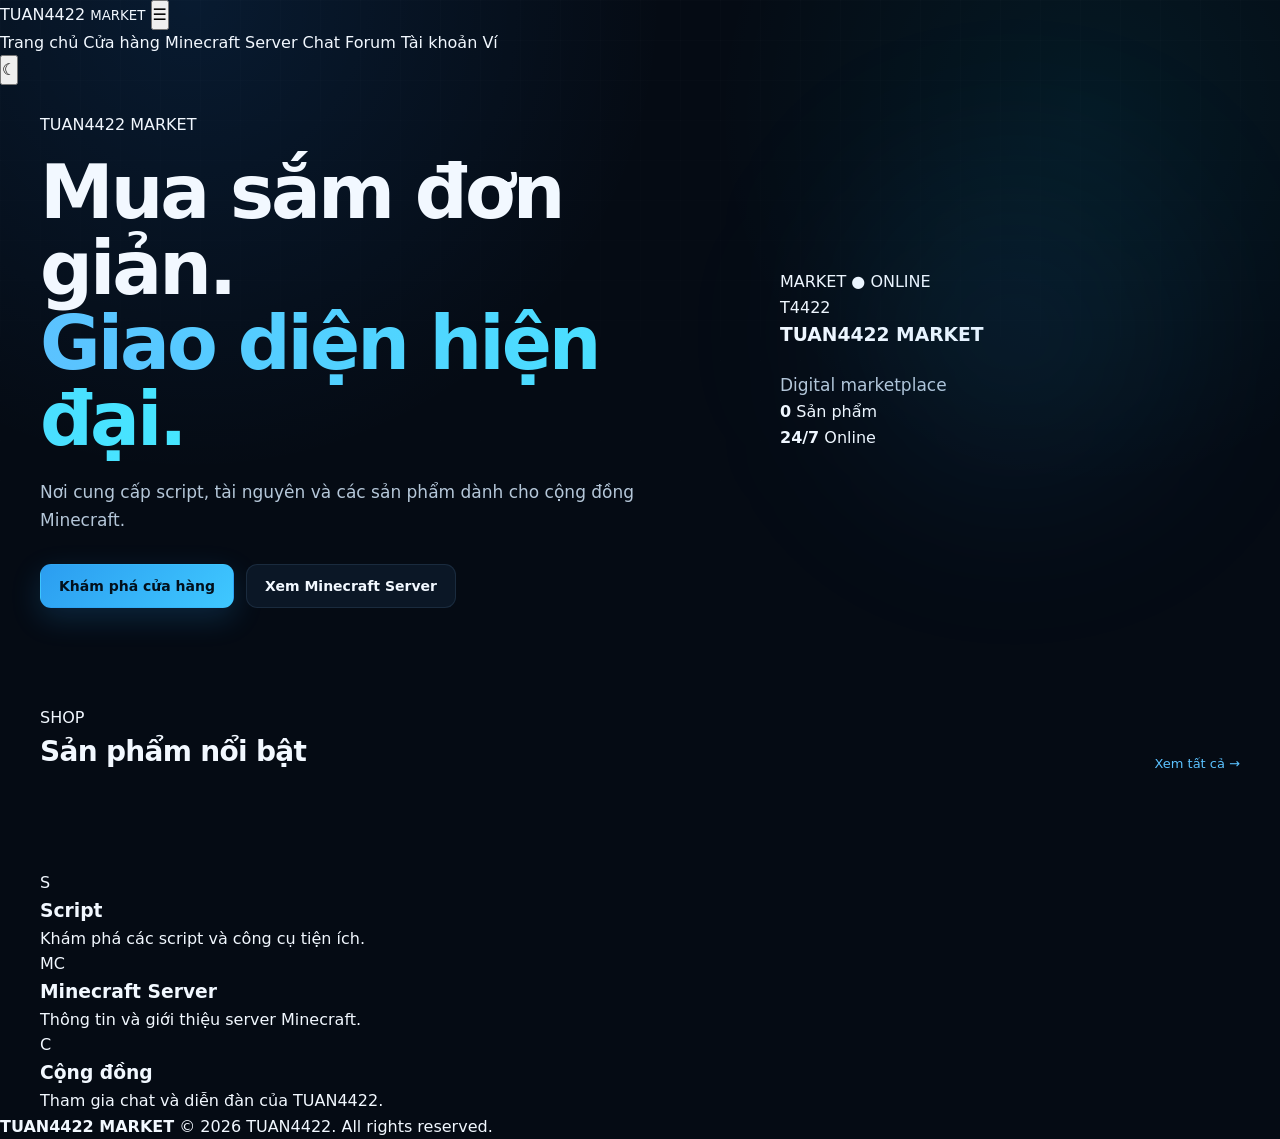
==== commit aa8f4d65: "Update index.html" ====
--- a/index.html
+++ b/index.html
@@ -1,209 +1,133 @@
 <!DOCTYPE html>
 <html lang="vi">
 <head>
-  <meta charset="UTF-8">
-  <meta name="viewport" content="width=device-width, initial-scale=1.0">
-  <title>TUAN4422 MARKET</title>
-  <link rel="stylesheet" href="style.css">
+    <meta charset="UTF-8">
+    <meta name="viewport" content="width=device-width, initial-scale=1.0">
+    <title>TUAN4422 MARKET</title>
+    <link rel="stylesheet" href="style.css">
 </head>
-
 <body>
 
-<header class="site-header">
-  <div class="header-inner">
-
-    <a href="index.html" class="brand">
-      <div class="brand-logo">T</div>
-      <div class="brand-text">
-        <strong>TUAN4422</strong>
-        <span>MARKET</span>
-      </div>
+<header class="header">
+    <a href="index.html" class="logo">
+        <span>TUAN</span>4422 <small>MARKET</small>
     </a>
 
-    <nav class="main-nav" id="mainNav">
-      <a href="index.html" class="active">Trang chủ</a>
-      <a href="shop.html">Shop</a>
-      <a href="server.html">Server</a>
-      <a href="chat.html">Chat</a>
-      <a href="forum.html">Forum</a>
-      <a href="account.html">Tài khoản</a>
-      <a href="wallet.html">Ví</a>
-      <a href="admin.html" id="adminMenu" class="admin-only">Admin</a>
+    <button class="mobile-menu" id="mobileMenuBtn">☰</button>
+
+    <nav id="mainNav">
+        <a href="index.html" class="active">Trang chủ</a>
+        <a href="shop.html">Cửa hàng</a>
+        <a href="server.html">Minecraft Server</a>
+        <a href="chat.html">Chat</a>
+        <a href="forum.html">Forum</a>
+        <a href="account.html">Tài khoản</a>
+        <a href="wallet.html">Ví</a>
+        <a href="admin.html" class="admin-only" id="adminMenu">Admin</a>
     </nav>
 
-    <div class="header-actions">
-      <a href="shop.html" class="header-icon" title="Shop">🛒</a>
-      <button class="mobile-menu-btn" id="mobileMenuBtn">☰</button>
-    </div>
-
-  </div>
+    <button class="theme-btn" id="themeBtn">☾</button>
 </header>
 
 <main>
 
-  <section class="hero">
+<section class="hero">
+    <div class="hero-content">
+        <div class="badge">TUAN4422 MARKET</div>
 
-    <div class="hero-content">
+        <h1>
+            Mua sắm đơn giản.<br>
+            <span>Giao diện hiện đại.</span>
+        </h1>
 
-      <div class="hero-badge">
-        ● TUAN4422 MARKET
-      </div>
+        <p>
+            Nơi cung cấp script, tài nguyên và các sản phẩm
+            dành cho cộng đồng Minecraft.
+        </p>
 
-      <h1>
-        Kho tài nguyên<br>
-        <span>của riêng bạn.</span>
-      </h1>
-
-      <p>
-        Nơi khám phá script, tài nguyên Minecraft và các sản phẩm kỹ thuật số.
-        Giao diện đơn giản, nhanh và dễ sử dụng.
-      </p>
-
-      <div class="hero-buttons">
-        <a href="shop.html" class="btn btn-primary">
-          Khám phá Shop
-        </a>
-
-        <a href="server.html" class="btn btn-secondary">
-          Xem Server
-        </a>
-      </div>
-
+        <div class="hero-buttons">
+            <a href="shop.html" class="btn btn-primary">Khám phá cửa hàng</a>
+            <a href="server.html" class="btn btn-secondary">Xem Minecraft Server</a>
+        </div>
     </div>
 
-    <div class="hero-preview">
-
-      <div class="preview-top">
-        <div class="preview-dots">
-          <i></i>
-          <i></i>
-          <i></i>
+    <div class="hero-card">
+        <div class="hero-card-top">
+            <span>MARKET</span>
+            <span class="online-dot">● ONLINE</span>
         </div>
 
-        <div class="preview-title">
-          TUAN4422 MARKET
-        </div>
-      </div>
-
-      <div class="preview-body">
-
-        <div class="preview-balance">
-          <small>Số dư tài khoản</small>
-          <strong>100.000$</strong>
+        <div class="hero-card-logo">
+            T4422
         </div>
 
-        <div class="preview-products">
+        <h3>TUAN4422 MARKET</h3>
+        <p>Digital marketplace</p>
 
-          <div class="preview-product">
-            <div>◆</div>
-            <b>Script UI</b>
-            <span>49.000$</span>
-          </div>
+        <div class="hero-stats">
+            <div>
+                <strong id="homeProductCount">0</strong>
+                <span>Sản phẩm</span>
+            </div>
+            <div>
+                <strong>24/7</strong>
+                <span>Online</span>
+            </div>
+        </div>
+    </div>
+</section>
 
-          <div class="preview-product">
-            <div>◆</div>
-            <b>Utility</b>
-            <span>69.000$</span>
-          </div>
-
-          <div class="preview-product">
-            <div>◆</div>
-            <b>MC Pack</b>
-            <span>79.000$</span>
-          </div>
-
-          <div class="preview-product">
-            <div>◆</div>
-            <b>Template</b>
-            <span>59.000$</span>
-          </div>
-
+<section class="section">
+    <div class="section-head">
+        <div>
+            <span class="section-label">SHOP</span>
+            <h2>Sản phẩm nổi bật</h2>
         </div>
 
-      </div>
-
-    </div>
-
-  </section>
-
-
-  <section class="section">
-
-    <div class="section-head">
-      <div>
-        <h2>Mọi thứ ở một nơi</h2>
-        <p>Các chức năng chính của TUAN4422 MARKET.</p>
-      </div>
-    </div>
-
-    <div class="feature-grid">
-
-      <div class="feature-card">
-        <div class="feature-icon">◆</div>
-        <h3>Script Store</h3>
-        <p>
-          Khám phá và mua các script, template và tài nguyên kỹ thuật số.
-        </p>
-      </div>
-
-      <div class="feature-card">
-        <div class="feature-icon">◆</div>
-        <h3>Minecraft Server</h3>
-        <p>
-          Xem thông tin và giới thiệu server Minecraft của TUAN4422.
-        </p>
-      </div>
-
-      <div class="feature-card">
-        <div class="feature-icon">◆</div>
-        <h3>Cộng đồng</h3>
-        <p>
-          Trò chuyện và chia sẻ thông tin cùng những người dùng khác.
-        </p>
-      </div>
-
-    </div>
-
-  </section>
-
-
-  <section class="section">
-
-    <div class="section-head">
-      <div>
-        <h2>Sản phẩm nổi bật</h2>
-        <p>Một số sản phẩm đang có trên Market.</p>
-      </div>
-
-      <a href="shop.html">Xem tất cả →</a>
+        <a href="shop.html" class="text-link">Xem tất cả →</a>
     </div>
 
     <div class="product-grid" id="featuredProducts"></div>
+</section>
 
-  </section>
+<section class="info-grid">
+
+    <div class="info-card">
+        <div class="info-icon">S</div>
+        <div>
+            <h3>Script</h3>
+            <p>Khám phá các script và công cụ tiện ích.</p>
+        </div>
+    </div>
+
+    <div class="info-card">
+        <div class="info-icon">MC</div>
+        <div>
+            <h3>Minecraft Server</h3>
+            <p>Thông tin và giới thiệu server Minecraft.</p>
+        </div>
+    </div>
+
+    <div class="info-card">
+        <div class="info-icon">C</div>
+        <div>
+            <h3>Cộng đồng</h3>
+            <p>Tham gia chat và diễn đàn của TUAN4422.</p>
+        </div>
+    </div>
+
+</section>
 
 </main>
 
-<footer class="site-footer">
-  <div class="footer-inner">
-
-    <div class="footer-brand">
-      <strong>TUAN4422 MARKET</strong>
-      <p>Digital marketplace của TUAN4422.</p>
-    </div>
-
-    <div class="footer-links">
-      <a href="shop.html">Shop</a>
-      <a href="server.html">Server</a>
-      <a href="forum.html">Forum</a>
-      <a href="account.html">Tài khoản</a>
-    </div>
-
-  </div>
+<footer class="footer">
+    <strong>TUAN4422 MARKET</strong>
+    <span>© 2026 TUAN4422. All rights reserved.</span>
 </footer>
 
-<div class="toast" id="toast"></div>
+<div id="toast" class="toast"></div>
 
+<script src="database.js"></script>
 <script src="script.js"></script>
 
 </body>
